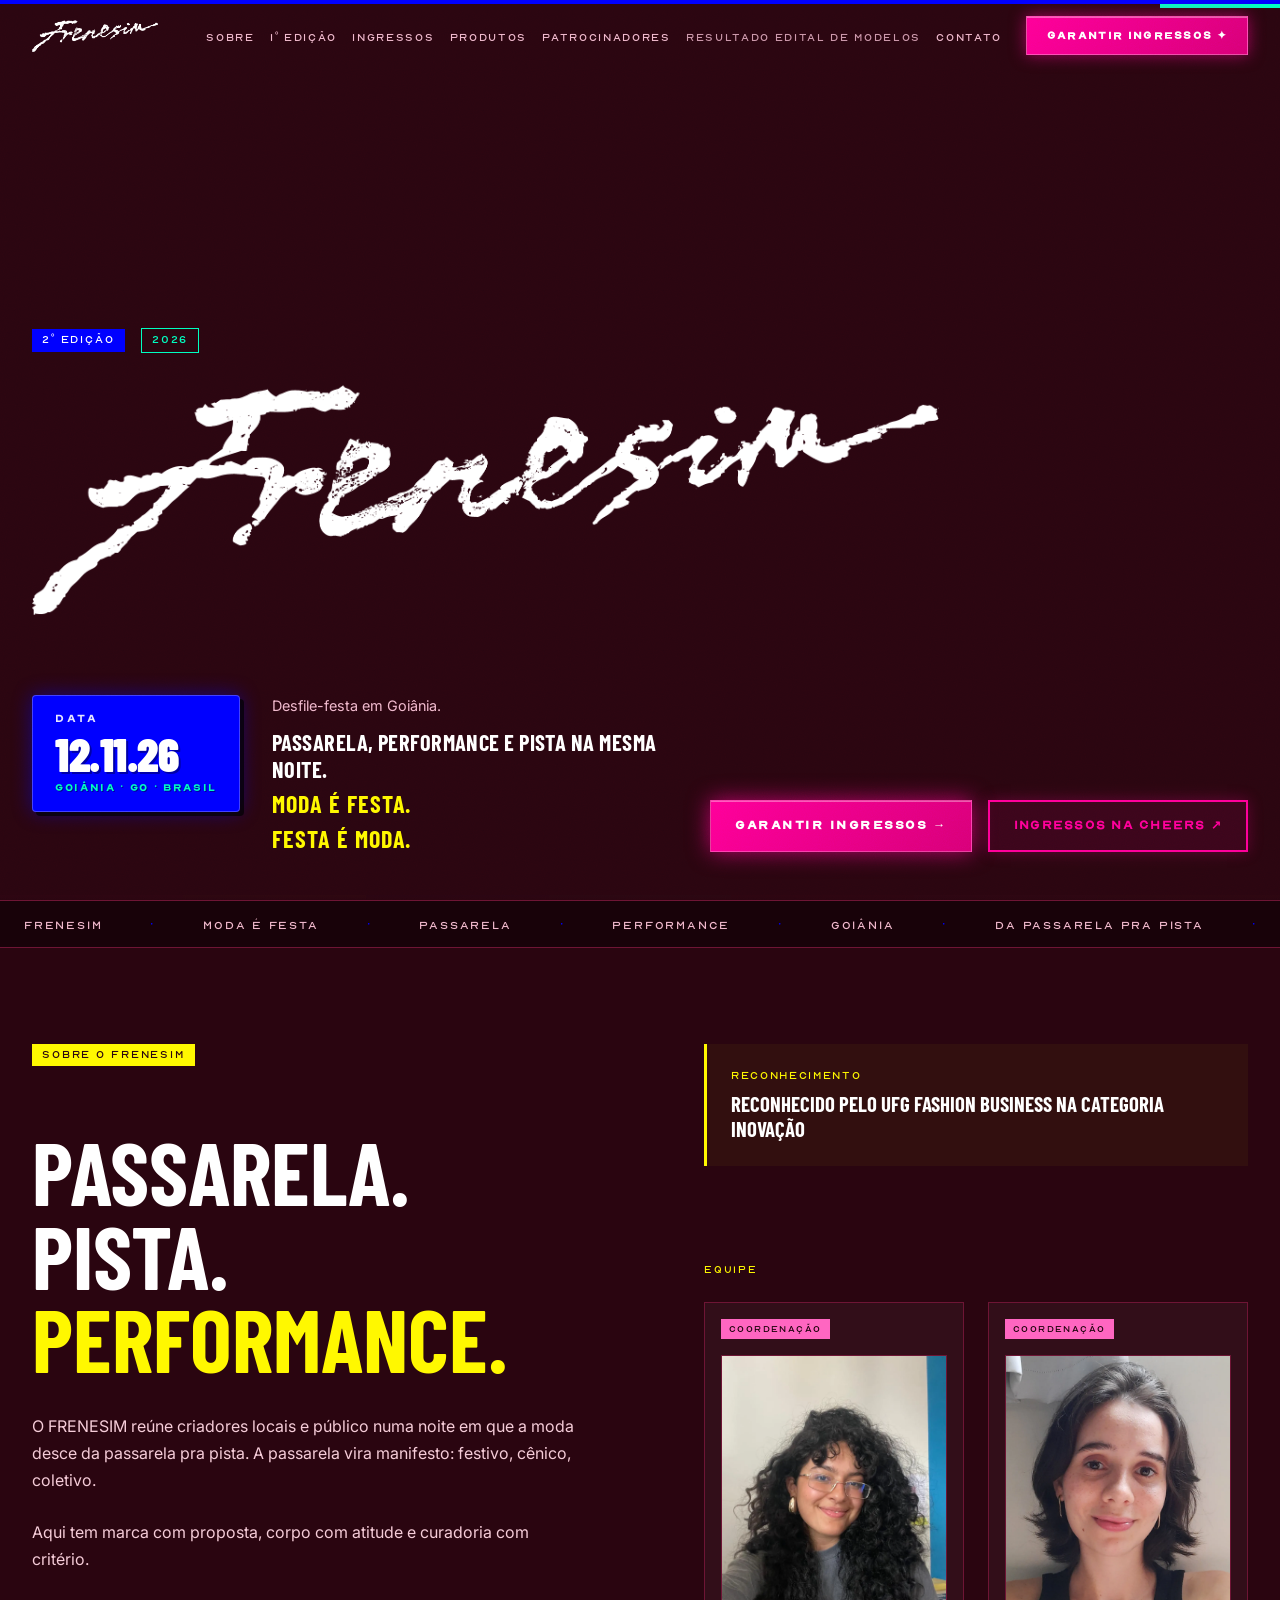
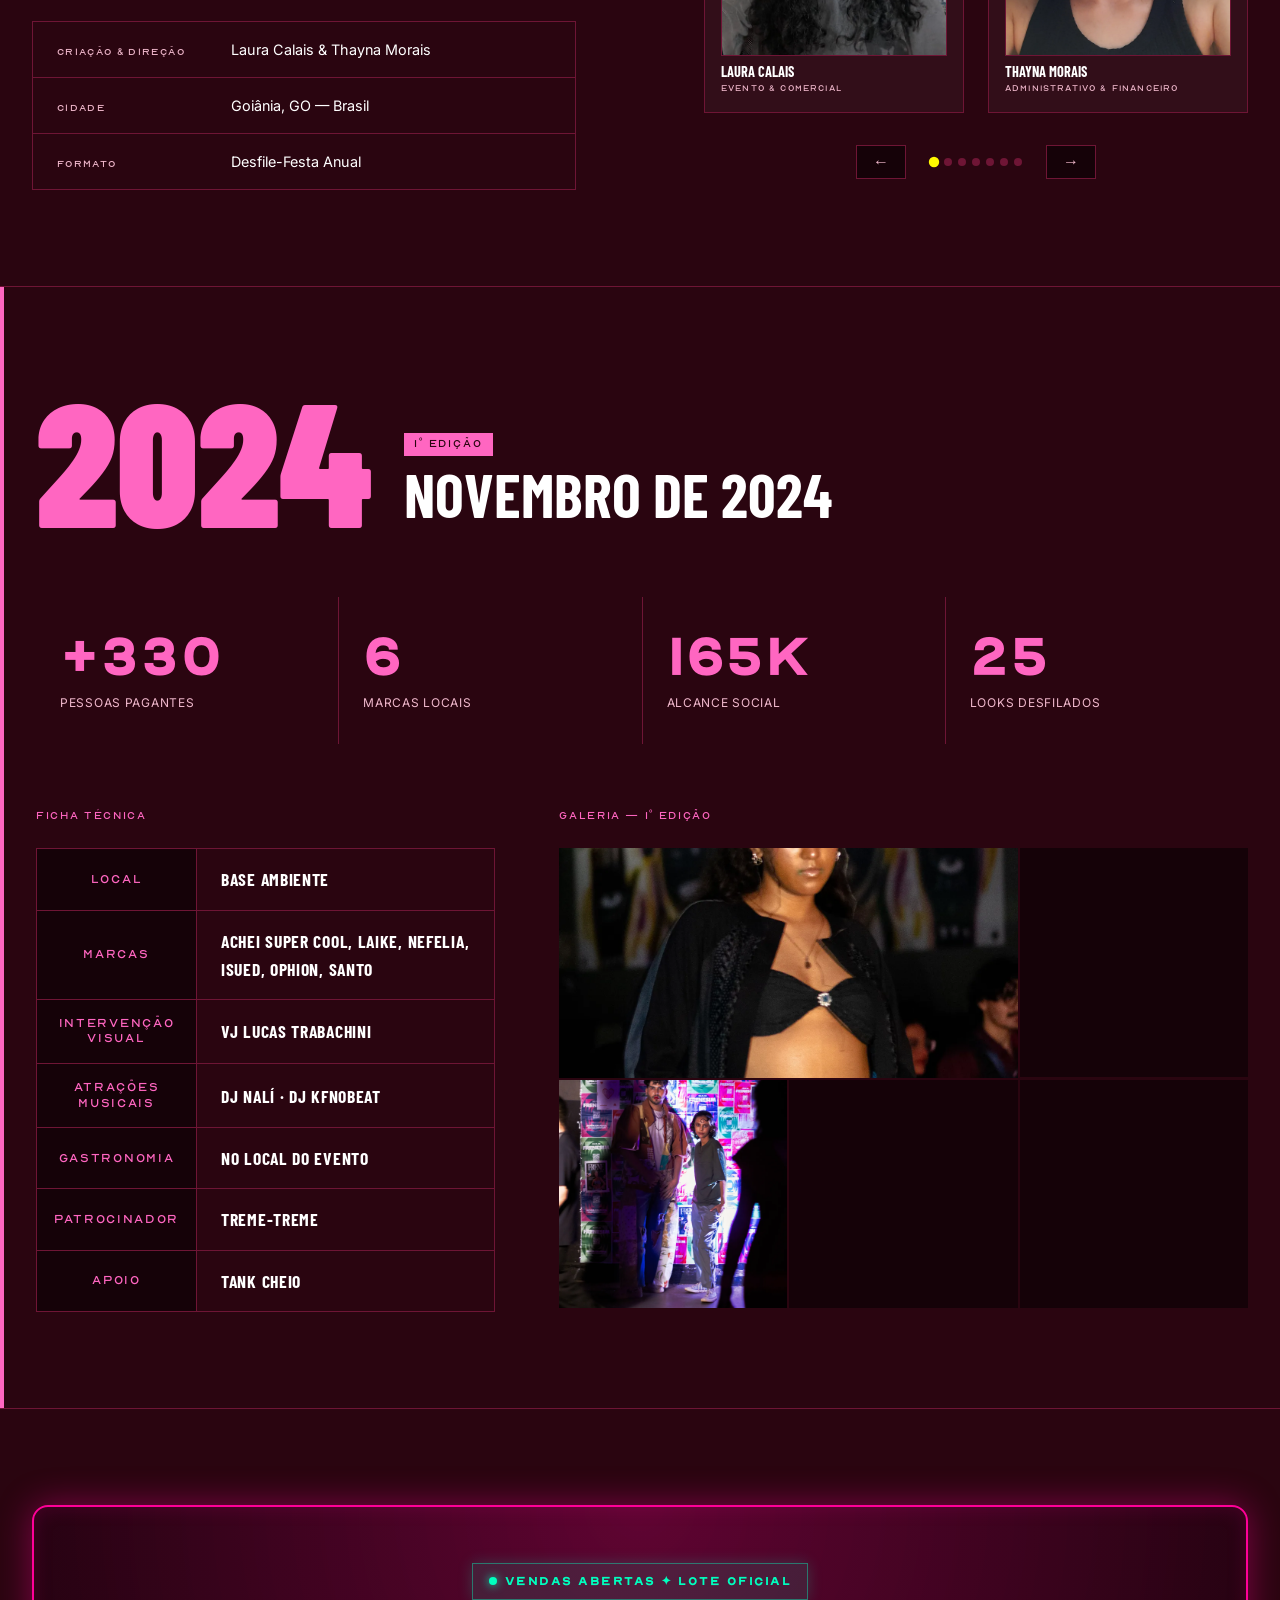
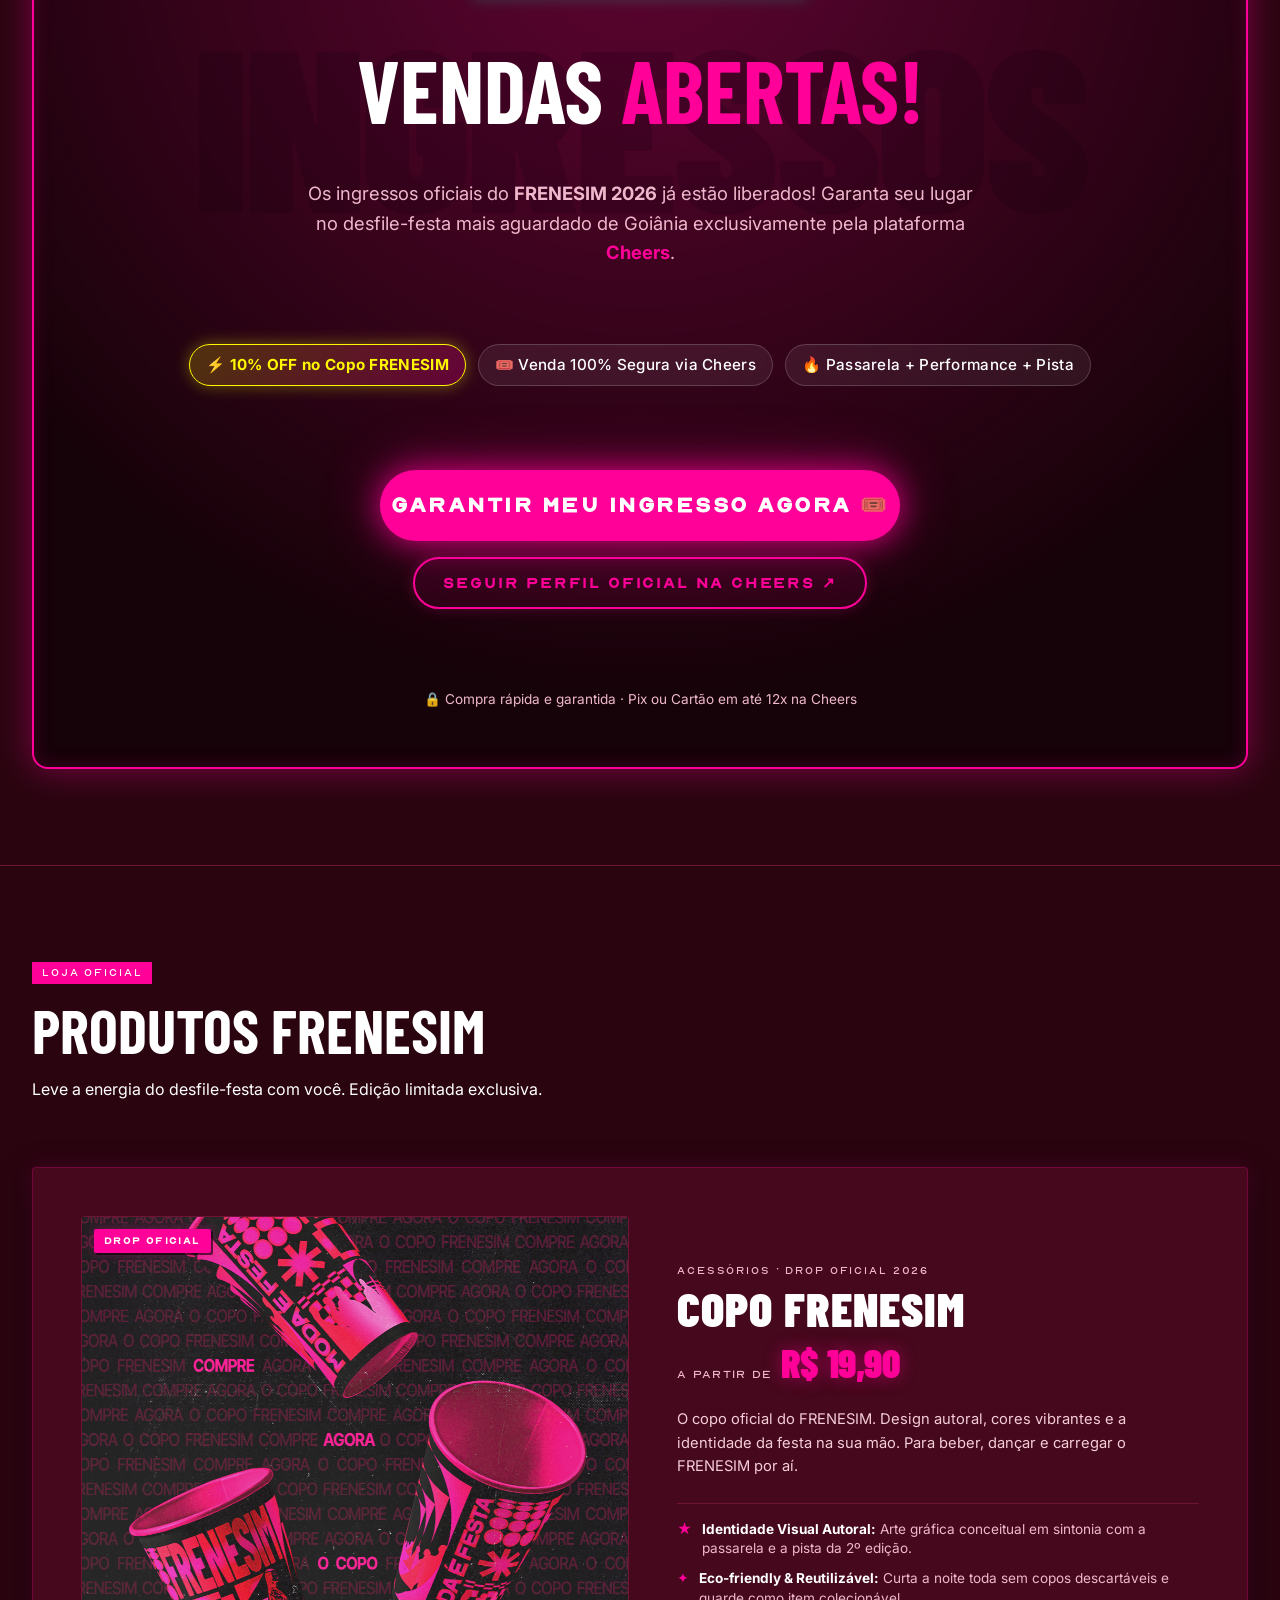
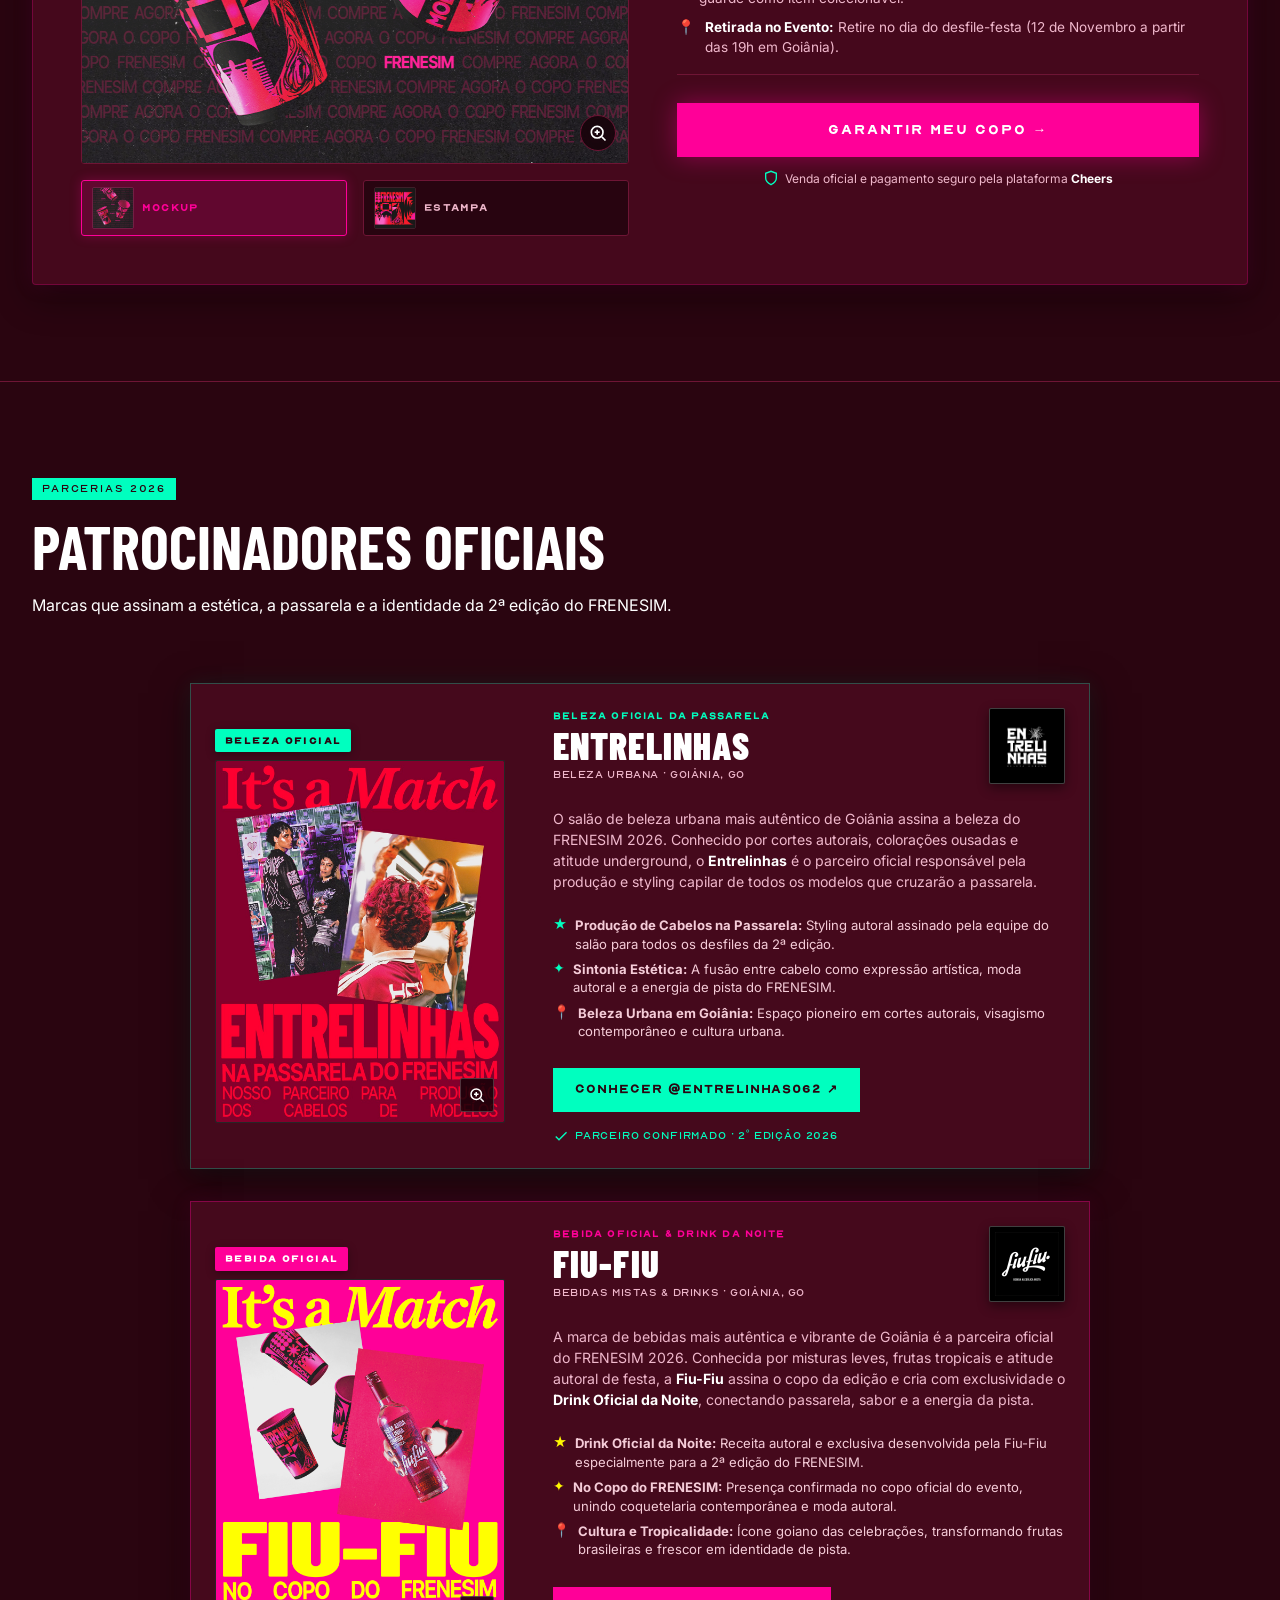
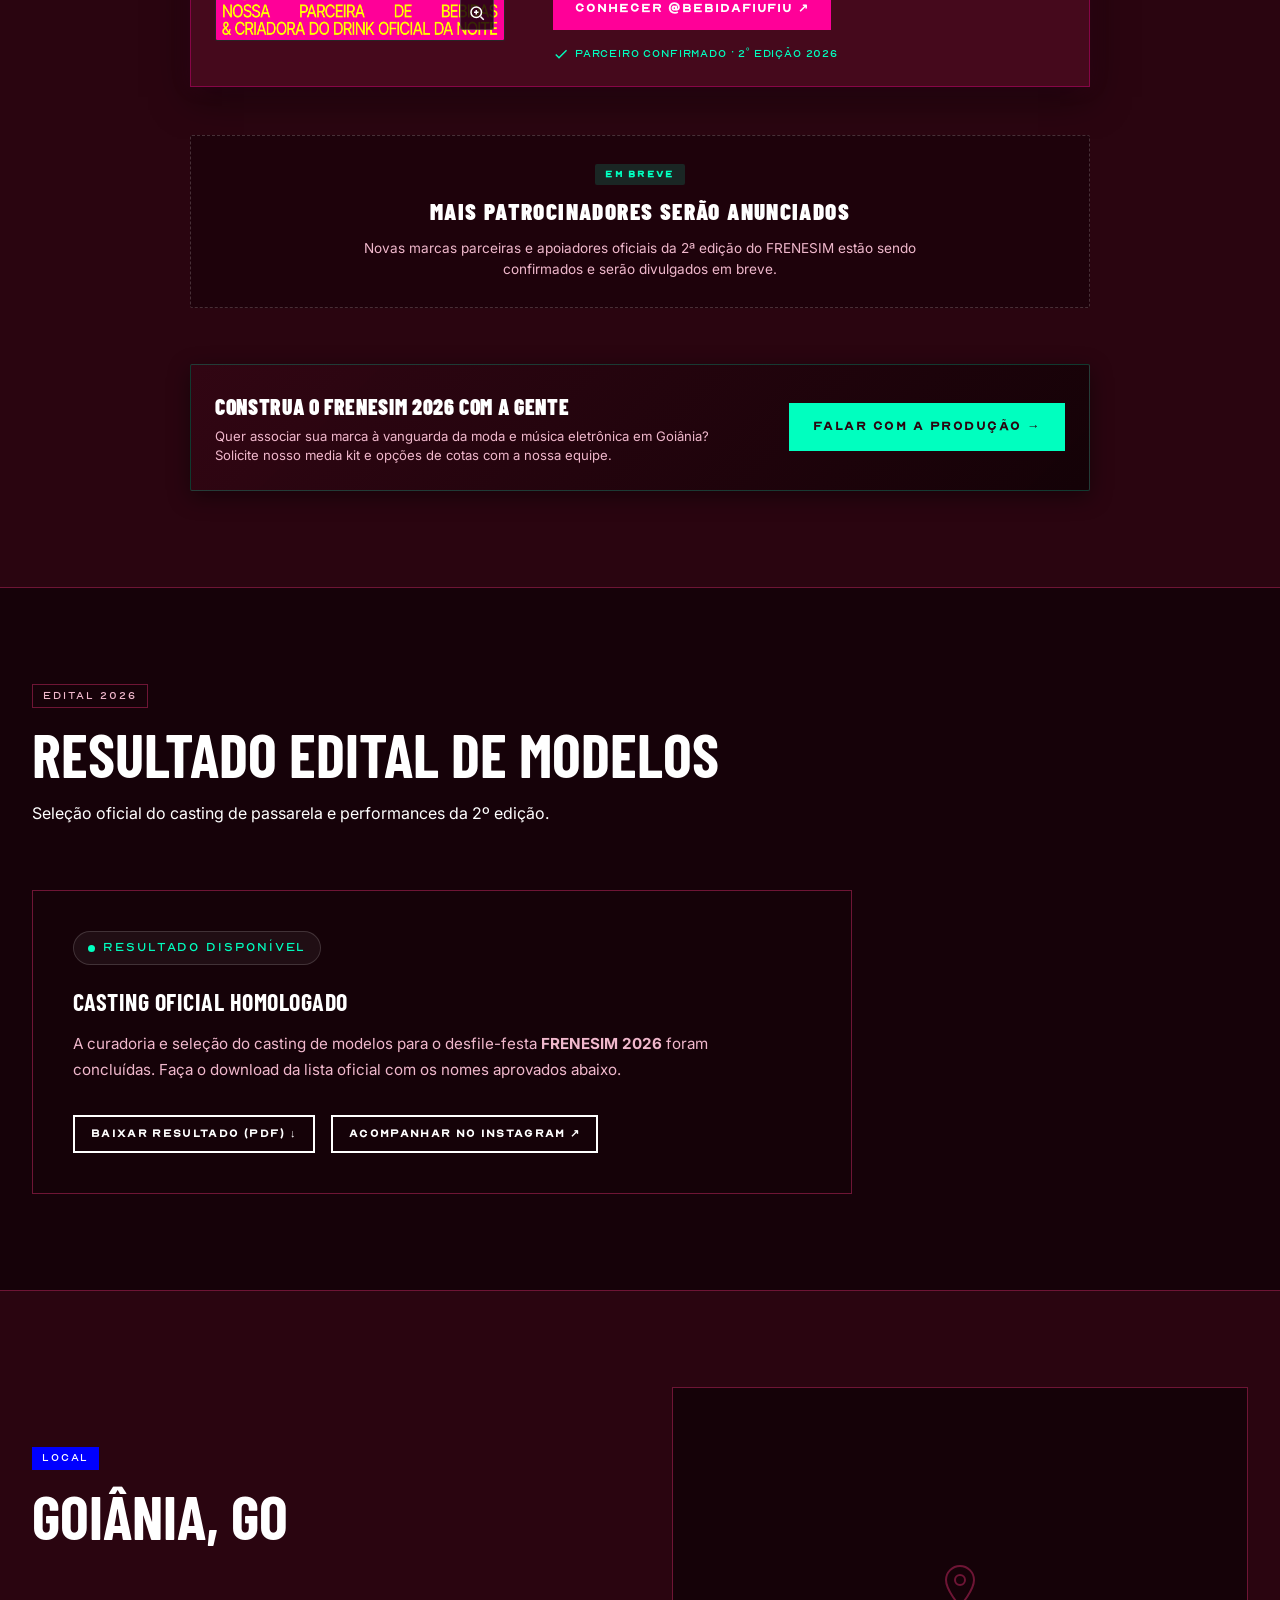
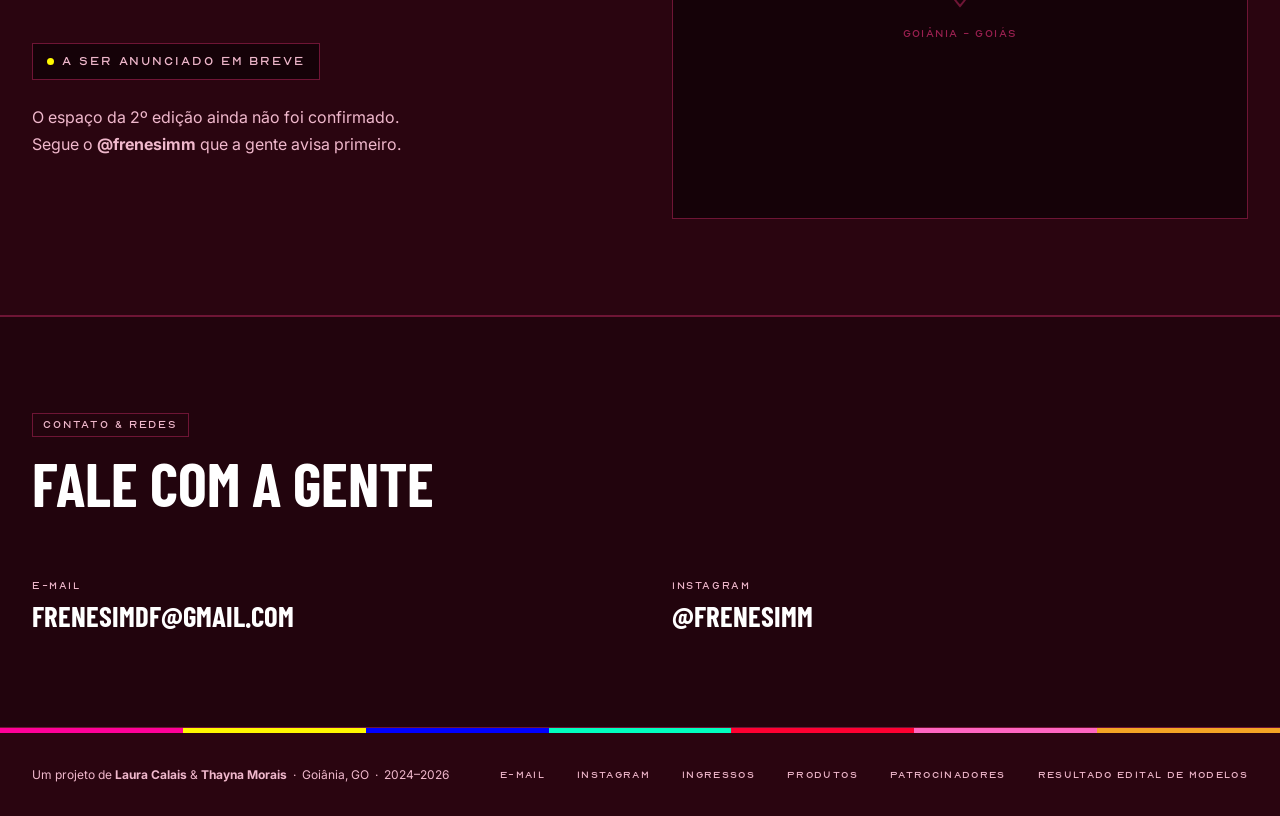
==== index.html @ 17b2b897 "feat: add main stylesheet with design system tokens and typography" ====
<!DOCTYPE html>
<html lang="pt-BR">
<head>
  <meta charset="UTF-8" />
  <meta name="viewport" content="width=device-width, initial-scale=1.0" />
  <meta name="description" content="FRENESIM — Desfile-festa em Goiânia. Passarela, performance e pista na mesma noite. 2º edição: Novembro de 2026." />
  <meta name="theme-color" content="#090909" />
  <title>FRENESIM — Desfile-Festa | Novembro de 2026 | Goiânia, GO</title>
  <link rel="icon" type="image/png" href="assets/images/logo/simbolo-azul.png" />
  <link rel="preconnect" href="https://fonts.googleapis.com" />
  <link rel="preconnect" href="https://fonts.gstatic.com" crossorigin />
  <link href="https://fonts.googleapis.com/css2?family=Inter:wght@400;500;700&display=swap" rel="stylesheet" />
  <link rel="preload" as="image" href="assets/images/hero/banner-site-frenesim-capa.webp" fetchpriority="high" media="(max-width: 640px)" />
  <link rel="preload" as="image" href="assets/images/hero/banner-site-frenesim-capa.png" fetchpriority="high" media="(min-width: 641px)" />
  <link rel="stylesheet" href="assets/css/style.css?v=37" />
</head>
<body>

  <!-- ============ NAVEGAÇÃO ============ -->
  <nav id="nav" role="navigation" aria-label="Navegação principal">
    <a href="#hero" class="nav-logo" aria-label="FRENESIM — Início">
      <img src="assets/images/logo/logo-branco.png" alt="FRENESIM" class="nav-logo-img" id="nav-logo" />
    </a>

    <ul class="nav-links" role="list">
      <li><a href="#sobre">Sobre</a></li>
      <li><a href="#primeira-edicao">1º edição</a></li>
      <li><a href="#ingressos">Ingressos</a></li>
      <li><a href="#produtos">Produtos</a></li>
      <li><a href="#patrocinadores">Patrocinadores</a></li>
      <li><a href="#edital-modelos" class="nav-link-edital">Resultado Edital de Modelos</a></li>
      <li><a href="#contato">Contato</a></li>
    </ul>

    <a href="#ingressos" class="nav-cta" id="nav-cta-top" aria-label="Garantir Ingressos">Garantir Ingressos ✦</a>

    <button class="nav-hamburger" id="hamburger" aria-label="Abrir menu" aria-expanded="false">
      <span></span><span></span><span></span>
    </button>
  </nav>

  <!-- Menu mobile overlay -->
  <div class="nav-mobile" id="nav-mobile" role="dialog" aria-label="Menu de navegação">
    <button class="nav-mobile-close" id="nav-mobile-close" aria-label="Fechar menu">✕</button>
    <nav>
      <ul class="nav-mobile-list" role="list">
        <li><a href="#sobre" class="nav-mobile-link">Sobre</a></li>
        <li><a href="#primeira-edicao" class="nav-mobile-link">1º edição</a></li>
        <li><a href="#ingressos" class="nav-mobile-link">Ingressos</a></li>
        <li><a href="#produtos" class="nav-mobile-link">Produtos</a></li>
        <li><a href="#patrocinadores" class="nav-mobile-link">Patrocinadores</a></li>
        <li>
          <a href="#edital-modelos" class="nav-mobile-link nav-mobile-edital">
            Resultado Edital de Modelos
          </a>
        </li>
        <li><a href="#contato" class="nav-mobile-link">Contato</a></li>
      </ul>
      <div style="padding: 24px 0 0; width: 100%;">
        <a href="#ingressos" class="btn btn-magenta nav-mobile-link" style="width: 100%; text-align: center; justify-content: center; box-shadow: 0 0 20px rgba(255, 0, 152, 0.5);">
          Garantir Ingressos →
        </a>
      </div>
    </nav>
  </div>

  <main>

    <!-- ============ HERO — Cor principal: Azul ============ -->
    <section id="hero" aria-label="Hero — FRENESIM 2º edição">
      <div class="hero-accent-top" aria-hidden="true"></div>
      <div class="hero-accent-corner" aria-hidden="true"></div>

      <div class="hero-content">
        <!-- Pré-label -->
        <div class="hero-pre">
          <span class="tag tag-azul">2º edição</span>
          <span class="tag tag-verde" style="background:transparent;color:var(--verde);border:1px solid var(--verde);">2026</span>
        </div>

        <!-- Logo oficial como elemento principal do hero -->
        <div class="hero-logo-wrap">
          <img src="assets/images/logo/logo-branco.png"
               alt="Frenesim"
               class="hero-logo-img"
               id="hero-logo" />
        </div>

        <!-- Barra de dados -->
        <div class="hero-bottom">

          <!-- Data em box -->
          <div class="hero-date-box" aria-label="Data do evento">
            <span class="hero-date-box-label">Data</span>
            <span class="hero-date-box-value">12.11.26</span>
            <span class="hero-date-box-city">Goiânia · GO · Brasil</span>
          </div>

          <div class="hero-desc-wrap">
            <p class="hero-desc">
              Desfile-festa em Goiânia.
            </p>
            <p class="hero-desc-destaque">
              Passarela, performance e pista na mesma noite.
            </p>
            <p class="hero-tagline">Moda é festa.</p>
            <p class="hero-tagline">Festa é moda.</p>
          </div>

          <div class="hero-ctas">
            <a href="#ingressos" class="btn btn-magenta hero-btn-ingressos" id="cta-ingressos-hero" aria-label="Garantir Ingressos para o Frenesim 2026">
              Garantir Ingressos →
            </a>
            <a href="https://cheers.com.br/evento/frenesim-2026-35305" target="_blank" rel="noopener noreferrer" class="btn btn-outline-magenta hero-btn-cheers" id="cta-cheers-hero" aria-label="Acessar página de ingressos na plataforma Cheers">
              Ingressos na Cheers ↗
            </a>
          </div>
        </div>
      </div>

      <!-- Faixa de cores arco-íris -->
      <div class="hero-stripe" aria-hidden="true">
        <span style="background:#FF0098"></span>
        <span style="background:#FFF800"></span>
        <span style="background:#0000FF"></span>
        <span style="background:#00FFBF"></span>
        <span style="background:#FF0031"></span>
        <span style="background:#FF66C1"></span>
        <span style="background:#F4A525"></span>
      </div>
    </section>

    <!-- ============ MARQUEE ============ -->
    <div class="marquee-wrap" aria-hidden="true">
      <div class="marquee-track" id="marquee-track">
        <span>FRENESIM</span><span class="dot">·</span>
        <span>MODA É FESTA</span><span class="dot">·</span>
        <span>PASSARELA</span><span class="dot">·</span>
        <span>PERFORMANCE</span><span class="dot">·</span>
        <span>GOIÂNIA</span><span class="dot">·</span>
        <span>DA PASSARELA PRA PISTA</span><span class="dot">·</span>
        <span>CORPO COM ATITUDE</span><span class="dot">·</span>
        <span>CURADORIA COM CRITÉRIO</span><span class="dot">·</span>
        <span>FRENESIM</span><span class="dot">·</span>
        <span>MODA É FESTA</span><span class="dot">·</span>
        <span>PASSARELA</span><span class="dot">·</span>
        <span>PERFORMANCE</span><span class="dot">·</span>
        <span>GOIÂNIA</span><span class="dot">·</span>
        <span>DA PASSARELA PRA PISTA</span><span class="dot">·</span>
        <span>CORPO COM ATITUDE</span><span class="dot">·</span>
        <span>CURADORIA COM CRITÉRIO</span><span class="dot">·</span>
      </div>
    </div>

    <!-- ============ SOBRE — Cor principal: Amarelo ============ -->
    <section id="sobre" class="section-pad" aria-labelledby="sobre-titulo">
      <div class="container">
        <div class="sobre-grid">
          <!-- Coluna esquerda: Título + Texto -->
          <div>
            <div class="section-header">
              <span class="tag tag-amarelo">Sobre o FRENESIM</span>
            </div>

            <h1 class="t-h1 sobre-titulo reveal" id="sobre-titulo">
              PASSARELA.<br>
              PISTA.<br>
              <em>PERFORMANCE.</em>
            </h1>

            <div class="sobre-paragrafos reveal reveal-d1">
              <p class="t-body">
                O FRENESIM reúne criadores locais e público numa noite em que a moda desce da passarela pra pista. A passarela vira manifesto: festivo, cênico, coletivo.
              </p>
              <p class="t-body">
                Aqui tem marca com proposta, corpo com atitude e curadoria com critério.
              </p>
            </div>

            <!-- Equipe -->
            <div class="equipe-list reveal reveal-d2" style="margin-top: 48px;">
              <div class="equipe-row">
                <span class="equipe-label">Criação &amp; Direção</span>
                <span class="equipe-nomes">Laura Calais &amp; Thayna Morais</span>
              </div>
              <div class="equipe-row">
                <span class="equipe-label">Cidade</span>
                <span class="equipe-nomes">Goiânia, GO — Brasil</span>
              </div>
              <div class="equipe-row">
                <span class="equipe-label">Formato</span>
                <span class="equipe-nomes">Desfile-Festa Anual</span>
              </div>
            </div>
          </div>

          <!-- Coluna direita: blocos de destaque -->
          <div class="sobre-right">
            <!-- Prêmio UFG -->
            <div class="sobre-premio reveal reveal-d1">
              <span class="label">Reconhecimento</span>
              <p>Reconhecido pelo UFG Fashion Business na categoria Inovação</p>
            </div>



            <!-- Carrossel de equipe infinito -->
            <div class="equipe-carousel-wrap reveal reveal-d3" id="equipe-carousel-section">
              <span class="equipe-secao-label" id="equipe-carousel-label">Equipe</span>

              <div class="equipe-carousel" id="equipe-carousel" aria-label="Carrossel de equipe" role="region">
                <div class="equipe-carousel-track" id="equipe-carousel-track">

                  <!-- Slide 1: Laura Calais -->
                  <div class="equipe-slide" data-cat="coord">
                    <div class="equipe-flip-card">
                      <div class="equipe-flip-inner">
                        <div class="equipe-flip-front">
                          <span class="equipe-slide-tag tag-rosa">Coordenação</span>
                          <div class="equipe-foto" aria-label="Foto Laura Calais">
                            <img src="assets/images/equipe/laura.webp" alt="Laura Calais" loading="lazy" />
                          </div>
                          <div class="equipe-card-info">
                            <p class="equipe-card-nome">Laura Calais</p>
                            <p class="equipe-card-cargo">Evento &amp; Comercial</p>
                          </div>
                        </div>
                        <div class="equipe-flip-back">
                          <span class="equipe-slide-tag tag-rosa">Coordenação</span>
                          <div class="equipe-flip-bio">
                            <p class="equipe-card-nome">Laura Calais</p>
                            <p class="equipe-bio-text">Curadora e co-criadora do FRENESIM. Bacharela em Design de Moda pela UFG, atualmente no mestrado em Arte e Cultura Visual.</p>
                            <p class="equipe-bio-contact">@_calaiss<br>calais523@gmail.com</p>
                          </div>
                        </div>
                      </div>
                    </div>
                  </div>

                  <!-- Slide 2: Thayna -->
                  <div class="equipe-slide" data-cat="coord">
                    <div class="equipe-flip-card">
                      <div class="equipe-flip-inner">
                        <div class="equipe-flip-front">
                          <span class="equipe-slide-tag tag-rosa">Coordenação</span>
                          <div class="equipe-foto" aria-label="Foto Thayna Morais">
                            <img src="assets/images/equipe/thayna.webp" alt="Thayna Morais" loading="lazy" />
                          </div>
                          <div class="equipe-card-info">
                            <p class="equipe-card-nome">Thayna Morais</p>
                            <p class="equipe-card-cargo">Administrativo &amp; Financeiro</p>
                          </div>
                        </div>
                        <div class="equipe-flip-back">
                          <span class="equipe-slide-tag tag-rosa">Coordenação</span>
                          <div class="equipe-flip-bio">
                            <p class="equipe-card-nome">Thayna Morais</p>
                            <p class="equipe-bio-text">Cofundadora do Frenesim (2024) e redatora da Favo Magazine (2025-), é bacharela em Design de Moda e mestranda em Arte e Cultura Visual pela FAV-UFG.</p>
                            <p class="equipe-bio-contact">@ms.thayna<br>moraisathayna@gmail.com</p>
                          </div>
                        </div>
                      </div>
                    </div>
                  </div>

                  <!-- Slide 3: Cecília -->
                  <div class="equipe-slide" data-cat="coord">
                    <div class="equipe-flip-card">
                      <div class="equipe-flip-inner">
                        <div class="equipe-flip-front">
                          <span class="equipe-slide-tag tag-rosa">Coordenação</span>
                          <div class="equipe-foto" aria-label="Foto Cecília Rizette">
                            <img src="assets/images/equipe/cecilia.webp" alt="Cecília Rizette" loading="lazy" />
                          </div>
                          <div class="equipe-card-info">
                            <p class="equipe-card-nome">Cecília Rizette</p>
                            <p class="equipe-card-cargo">Marketing &amp; Criação</p>
                          </div>
                        </div>
                        <div class="equipe-flip-back">
                          <span class="equipe-slide-tag tag-rosa">Coordenação</span>
                          <div class="equipe-flip-bio">
                            <p class="equipe-card-nome">Cecília Rizette</p>
                            <p class="equipe-bio-text">Diretora de arte formada pela UFG e produtora cultural pelo Procena. Atua na direção criativa, roteirização, montagem, criação e conceitualização de projetos artístico-culturais.</p>
                            <p class="equipe-bio-contact">@rizettessence<br>ceci.rlav@gmail.com</p>
                          </div>
                        </div>
                      </div>
                    </div>
                  </div>

                  <!-- Slide 4: Giovanna -->
                  <div class="equipe-slide" data-cat="coord">
                    <div class="equipe-flip-card">
                      <div class="equipe-flip-inner">
                        <div class="equipe-flip-front">
                          <span class="equipe-slide-tag tag-rosa">Coordenação</span>
                          <div class="equipe-foto" aria-label="Foto Giovanna Guimarães">
                            <img src="assets/images/equipe/giovanna.webp" alt="Giovanna Guimarães" loading="lazy" />
                          </div>
                          <div class="equipe-card-info">
                            <p class="equipe-card-nome">Giovanna Guimarães</p>
                            <p class="equipe-card-cargo">Evento &amp; Comercial</p>
                          </div>
                        </div>
                        <div class="equipe-flip-back">
                          <span class="equipe-slide-tag tag-rosa">Coordenação</span>
                          <div class="equipe-flip-bio">
                            <p class="equipe-card-nome">Giovanna Guimarães</p>
                            <p class="equipe-bio-text">Bacharela em Direção de Arte (UFG) e técnica em Eventos (IFSP), atua na produção de festivais nacionais pela SECULT Goiás.</p>
                            <p class="equipe-bio-contact">@gisouza_x<br>giovanna04souza@gmail.com</p>
                          </div>
                        </div>
                      </div>
                    </div>
                  </div>

                  <!-- Slide 5: Hartman -->
                  <div class="equipe-slide" data-cat="coord">
                    <div class="equipe-flip-card">
                      <div class="equipe-flip-inner">
                        <div class="equipe-flip-front">
                          <span class="equipe-slide-tag tag-rosa">Coordenação</span>
                          <div class="equipe-foto" aria-label="Foto Hartman Ortiz">
                            <img src="assets/images/equipe/Hartman.webp" alt="Hartman Ortiz" loading="lazy" />
                          </div>
                          <div class="equipe-card-info">
                            <p class="equipe-card-nome">Hartman Ortiz</p>
                            <p class="equipe-card-cargo">Administrativo &amp; Financeiro</p>
                          </div>
                        </div>
                        <div class="equipe-flip-back">
                          <span class="equipe-slide-tag tag-rosa">Coordenação</span>
                          <div class="equipe-flip-bio">
                            <p class="equipe-card-nome">Hartman Ortiz</p>
                            <p class="equipe-bio-text">Graduando em Direção de Arte pela UFG e produtor cultural. Participa ativamente da cena artística de Goiânia por meio de projetos de dança, audiovisual e pesquisa acadêmica.</p>
                            <p class="equipe-bio-contact">@hart.ortiz<br>hartmanortiz04@gmail.com</p>
                          </div>
                        </div>
                      </div>
                    </div>
                  </div>

                  <!-- Slide 6: Atojui -->
                  <div class="equipe-slide" data-cat="coord">
                    <div class="equipe-flip-card">
                      <div class="equipe-flip-inner">
                        <div class="equipe-flip-front">
                          <span class="equipe-slide-tag tag-rosa">Coordenação</span>
                          <div class="equipe-foto" aria-label="Foto Atojui">
                            <img src="assets/images/equipe/Atojui.webp" alt="Atojui" loading="lazy" />
                          </div>
                          <div class="equipe-card-info">
                            <p class="equipe-card-nome">Atojui</p>
                            <p class="equipe-card-cargo">Marketing &amp; Criação</p>
                          </div>
                        </div>
                        <div class="equipe-flip-back">
                          <span class="equipe-slide-tag tag-rosa">Coordenação</span>
                          <div class="equipe-flip-bio">
                            <p class="equipe-card-nome">Atojui</p>
                            <p class="equipe-bio-text">Designer de moda que assinou a beleza da 1º edição do Frenesim e trabalha com direção criativa e maquiagem criando imagens.</p>
                            <p class="equipe-bio-contact">@atojui<br>contatoatojui@gmail.com</p>
                          </div>
                        </div>
                      </div>
                    </div>
                  </div>

                  <!-- Slide 7: Raíssa (Comunicação) -->
                  <div class="equipe-slide" data-cat="comunicacao">
                    <div class="equipe-flip-card">
                      <div class="equipe-flip-inner">
                        <div class="equipe-flip-front">
                          <span class="equipe-slide-tag tag-amarelo">Comunicação</span>
                          <div class="equipe-foto" aria-label="Foto Raíssa Guadalupe">
                            <img src="assets/images/equipe/Raissa.webp" alt="Raíssa Guadalupe" loading="lazy" />
                          </div>
                          <div class="equipe-card-info">
                            <p class="equipe-card-nome">Raíssa Guadalupe</p>
                            <p class="equipe-card-cargo">Comunicação</p>
                          </div>
                        </div>
                        <div class="equipe-flip-back">
                          <span class="equipe-slide-tag tag-amarelo">Comunicação</span>
                          <div class="equipe-flip-bio">
                            <p class="equipe-card-nome">Raíssa Guadalupe</p>
                            <p class="equipe-bio-text">Publicitária, designer gráfica e artista visual. Transita entre design, ilustração e audiovisual. Cofundadora da Reverso Produções, e realizadora de eventos de música independente em Goiânia, como o 3º Festival Beira-Mundo (2025).</p>
                            <p class="equipe-bio-contact">@raissaguadalupe_<br>guadaluperaissa@gmail.com</p>
                          </div>
                        </div>
                      </div>
                    </div>
                  </div>

                  <!-- Slide 8: Porém (Comunicação) -->
                  <div class="equipe-slide" data-cat="comunicacao">
                    <div class="equipe-flip-card">
                      <div class="equipe-flip-inner">
                        <div class="equipe-flip-front">
                          <span class="equipe-slide-tag tag-amarelo">Comunicação</span>
                          <div class="equipe-foto" aria-label="Logo Porém">
                            <img src="assets/images/equipe/porem.webp" alt="Porém" loading="lazy" />
                          </div>
                          <div class="equipe-card-info">
                            <p class="equipe-card-nome">Porém</p>
                            <p class="equipe-card-cargo">Comunicação</p>
                          </div>
                        </div>
                        <div class="equipe-flip-back">
                          <span class="equipe-slide-tag tag-amarelo">Comunicação</span>
                          <div class="equipe-flip-bio">
                            <p class="equipe-card-nome">Porém</p>
                            <p class="equipe-bio-text">Estúdio de branding que cria e gere marcas com narrativas fortes. No Frenesim, deu forma à marca inteira: a pista virou passarela, a festa virou protagonista.</p>
                            <p class="equipe-bio-contact">@poremwork<br>poremstudio@gmail.com</p>
                          </div>
                        </div>
                      </div>
                    </div>
                  </div>

                </div><!-- /track -->
              </div><!-- /carousel -->

              <!-- Controles -->
              <div class="equipe-carousel-controls">
                <button class="equipe-carousel-btn" id="equipe-prev" aria-label="Anterior">←</button>
                <div class="equipe-carousel-dots" id="equipe-dots" aria-label="Posição no carrossel" role="tablist"></div>
                <button class="equipe-carousel-btn" id="equipe-next" aria-label="Próximo">→</button>
              </div>

            </div><!-- /wrap -->
          </div>
        </div>
      </div>
    </section>

    <div class="divider"></div>

    <!-- ============ 1º edição — Cor principal: Vermelho ============ -->
    <section id="primeira-edicao" class="section-pad" aria-labelledby="edicao-titulo">
      <div class="container">
        <!-- Header -->
        <div class="edicao-header">
          <span class="edicao-ano-bg" aria-hidden="true">2024</span>
          <div class="edicao-header-info">
            <span class="tag tag-rosa">1º edição</span>
            <h2 class="t-h2 reveal" id="edicao-titulo" style="color:var(--branco);">
              Novembro de 2024
            </h2>
          </div>
        </div>

        <!-- Números de impacto -->
        <div class="numeros-grid reveal">
          <div class="numero-item">
            <span class="numero-valor">+330</span>
            <span class="numero-label">Pessoas pagantes</span>
          </div>
          <div class="numero-item">
            <span class="numero-valor">6</span>
            <span class="numero-label">Marcas locais</span>
          </div>
          <div class="numero-item">
            <span class="numero-valor">165K</span>
            <span class="numero-label">Alcance social</span>
          </div>
          <div class="numero-item">
            <span class="numero-valor">25</span>
            <span class="numero-label">Looks desfilados</span>
          </div>
        </div>

        <!-- Conteúdo -->
        <div class="edicao-conteudo">
          <!-- Ficha Técnica -->
          <div class="reveal">
            <span class="programacao-label">Ficha Técnica</span>
            <div class="ficha-tecnica" role="table" aria-label="Ficha técnica da 1º edição">

              <div class="ficha-row ficha-row-destaque" role="row">
                <span class="ficha-cat ficha-cat-normal" role="rowheader">Local</span>
                <span class="ficha-val" role="cell">Base Ambiente</span>
              </div>

              <div class="ficha-row ficha-row-destaque" role="row">
                <span class="ficha-cat ficha-cat-normal" role="rowheader">Marcas</span>
                <span class="ficha-val" role="cell">ACHEI SUPER COOL, LAIKE, NEFELIA, ISUED, OPHION, SANTO</span>
              </div>

              <div class="ficha-row ficha-row-destaque" role="row">
                <span class="ficha-cat ficha-cat-normal" role="rowheader">Intervenção Visual</span>
                <span class="ficha-val" role="cell">VJ Lucas Trabachini</span>
              </div>

              <div class="ficha-row ficha-row-destaque" role="row">
                <span class="ficha-cat ficha-cat-normal" role="rowheader">Atrações Musicais</span>
                <span class="ficha-val" role="cell">DJ Nalí &middot; DJ KFnoBeat</span>
              </div>

              <div class="ficha-row ficha-row-destaque" role="row">
                <span class="ficha-cat ficha-cat-normal" role="rowheader">Gastronomia</span>
                <span class="ficha-val" role="cell">No local do evento</span>
              </div>

              <div class="ficha-row ficha-row-destaque" role="row">
                <span class="ficha-cat ficha-cat-normal" role="rowheader">Patrocinador</span>
                <span class="ficha-val" role="cell">TREME-TREME</span>
              </div>

              <div class="ficha-row ficha-row-destaque" role="row">
                <span class="ficha-cat ficha-cat-normal" role="rowheader">Apoio</span>
                <span class="ficha-val" role="cell">TANK CHEIO</span>
              </div>

            </div>
          </div>

          <!-- Galeria -->
          <div class="reveal reveal-d1">
            <span class="galeria-label">Galeria — 1º edição</span>
            <div class="galeria-grid" id="galeria" role="list" aria-label="Fotos da 1º edição">
              <div class="galeria-item" role="listitem" aria-label="Foto 2 da 1º edição">
                <img src="assets/images/galeria/IMG_1627.webp" alt="Performance na passarela da 1º edição" loading="lazy" decoding="async" />
              </div>
              <div class="galeria-item" role="listitem" aria-label="Foto 3 da 1º edição">
                <img src="assets/images/galeria/IMG_1660.webp" alt="Detalhe de look da 1º edição" loading="lazy" decoding="async" />
              </div>
              <div class="galeria-item" role="listitem" aria-label="Foto 4 da 1º edição">
                <img src="assets/images/galeria/IMG_1690.webp" alt="Modelo desfilando na 1º edição" loading="lazy" decoding="async" />
              </div>
              <div class="galeria-item" role="listitem" aria-label="Foto 5 da 1º edição">
                <img src="assets/images/galeria/IMG_1895.webp" alt="Público e passarela da 1º edição" loading="lazy" decoding="async" />
              </div>
              <div class="galeria-item" role="listitem" aria-label="Foto 6 da 1º edição">
                <img src="assets/images/galeria/IMG_1922.webp" alt="Encerramento do desfile da 1º edição" loading="lazy" decoding="async" />
              </div>
            </div>
          </div>
        </div>
      </div>
    </section>

    <div class="divider"></div>

    <!-- ============ INGRESSOS — Cor principal: Magenta ============ -->
    <section id="ingressos" class="section-pad ingressos-section-open" aria-labelledby="ingressos-titulo">
      <div class="ingressos-deco" aria-hidden="true">
        <span class="ingressos-deco-text">INGRESSOS</span>
      </div>

      <div class="container">
        <div class="ingressos-inner ingressos-box-highlight">
          <!-- Badge piscando -->
          <div class="ingressos-badge ingressos-badge-open" role="status" aria-live="polite">
            <span class="dot dot-pulsing-green" aria-hidden="true"></span>
            <span class="t-label" style="color:var(--verde); font-weight: 700; letter-spacing: 1.5px;">VENDAS ABERTAS ✦ LOTE OFICIAL</span>
          </div>

          <!-- Título -->
          <div class="ingressos-titulo">
            <h2 class="t-h1 reveal" id="ingressos-titulo">
              VENDAS <em>ABERTAS!</em>
            </h2>
          </div>

          <!-- Subtexto -->
          <p class="t-body ingressos-sub reveal reveal-d1" style="max-width: 680px; margin: 0 auto 28px; font-size: 1.15rem; line-height: 1.6;">
            Os ingressos oficiais do <strong>FRENESIM 2026</strong> já estão liberados! Garanta seu lugar no desfile-festa mais aguardado de Goiânia exclusivamente pela plataforma <strong style="color: var(--magenta);">Cheers</strong>.
          </p>

          <!-- Destaques chamativos -->
          <div class="ingressos-features reveal reveal-d1">
            <span class="ingressos-feature-pill ingressos-pill-desconto">⚡ 10% OFF no Copo FRENESIM</span>
            <span class="ingressos-feature-pill">🎟️ Venda 100% Segura via Cheers</span>
            <span class="ingressos-feature-pill">🔥 Passarela + Performance + Pista</span>
          </div>

          <!-- CTAs da Cheers (Super chamativos) -->
          <div class="ingressos-cta reveal reveal-d2">
            <a href="https://cheers.com.br/evento/frenesim-2026-35305" target="_blank" rel="noopener noreferrer" class="btn btn-magenta btn-ingressos-master" id="cta-ingressos-main" aria-label="Comprar Ingresso Agora na Cheers">
              GARANTIR MEU INGRESSO AGORA 🎟️
            </a>
            <a href="https://cheers.com.br/pagina/frenesim~17066" target="_blank" rel="noopener noreferrer" class="btn btn-outline-magenta btn-ingressos-secondary" aria-label="Seguir Perfil Oficial na Cheers">
              Seguir Perfil Oficial na Cheers ↗
            </a>
          </div>

          <p class="ingressos-notice reveal reveal-d2">
            🔒 Compra rápida e garantida · Pix ou Cartão em até 12x na Cheers
          </p>
        </div>
      </div>
    </section>

    <div class="divider"></div>

    <!-- ============ PRODUTOS — Cor principal: Magenta ============ -->
    <section id="produtos" class="section-pad" aria-labelledby="produtos-titulo">
      <div class="container">
        <div class="section-header">
          <span class="tag tag-magenta">Loja Oficial</span>
          <h2 class="t-h2 reveal" id="produtos-titulo">PRODUTOS FRENESIM</h2>
          <p class="t-sub reveal reveal-d1">Leve a energia do desfile-festa com você. Edição limitada exclusiva.</p>
        </div>

        <div class="produto-card reveal reveal-d2">
          <!-- Galeria de fotos do produto -->
          <div class="produto-gallery">
            <div class="produto-main-wrap">
              <img
                id="produto-main-img"
                src="assets/images/produtos/copo-frenesim-1.png"
                alt="Copo Frenesim Oficial — 2º Edição 2026"
                class="produto-main-img"
                loading="lazy"
              />
              <span class="produto-badge">Drop Oficial</span>
              <button class="produto-zoom-trigger" id="produto-zoom-btn" type="button" aria-label="Ampliar foto do Copo Frenesim">
                <svg viewBox="0 0 24 24" width="20" height="20" fill="none" stroke="currentColor" stroke-width="2" aria-hidden="true">
                  <circle cx="11" cy="11" r="7"></circle>
                  <line x1="21" y1="21" x2="16.65" y2="16.65"></line>
                  <line x1="11" y1="8" x2="11" y2="14"></line>
                  <line x1="8" y1="11" x2="14" y2="11"></line>
                </svg>
              </button>
            </div>

            <!-- Miniaturas para alternar fotos -->
            <div class="produto-thumbs" role="tablist" aria-label="Fotos do produto">
              <button
                type="button"
                class="produto-thumb active"
                data-src="assets/images/produtos/copo-frenesim-1.png"
                data-alt="Copo Frenesim — Mockup dos 3 copos com texto promocional"
                role="tab"
                aria-selected="true"
                aria-label="Ver Mockup dos Copos"
              >
                <img src="assets/images/produtos/copo-frenesim-1.png" alt="Miniatura Mockup Copos" loading="lazy" />
                <span class="produto-thumb-label">Mockup</span>
              </button>
              <button
                type="button"
                class="produto-thumb"
                data-src="assets/images/produtos/copo-frenesim-2.jpg"
                data-alt="Copo Frenesim — Estampa gráfica autoral completa"
                role="tab"
                aria-selected="false"
                aria-label="Ver Estampa Oficial Completa"
              >
                <img src="assets/images/produtos/copo-frenesim-2.jpg" alt="Miniatura Estampa Gráfica" loading="lazy" />
                <span class="produto-thumb-label">Estampa</span>
              </button>
            </div>
          </div>

          <!-- Informações e Compra -->
          <div class="produto-details">
            <div class="produto-tagline-wrap">
              <span class="produto-category">Acessórios · Drop Oficial 2026</span>
              <h3 class="produto-name">Copo Frenesim</h3>
              <div class="produto-price-box">
                <span class="produto-price-prefix">A partir de</span>
                <span class="produto-price-val">R$ 19,90</span>
              </div>
            </div>

            <p class="produto-description">
              O copo oficial do FRENESIM. Design autoral, cores vibrantes e a identidade da festa na sua mão. Para beber, dançar e carregar o FRENESIM por aí.
            </p>

            <ul class="produto-highlights" role="list">
              <li>
                <span class="produto-highlight-bullet" aria-hidden="true">★</span>
                <span><strong>Identidade Visual Autoral:</strong> Arte gráfica conceitual em sintonia com a passarela e a pista da 2º edição.</span>
              </li>
              <li>
                <span class="produto-highlight-bullet" aria-hidden="true">✦</span>
                <span><strong>Eco-friendly &amp; Reutilizável:</strong> Curta a noite toda sem copos descartáveis e guarde como item colecionável.</span>
              </li>
              <li>
                <span class="produto-highlight-bullet" aria-hidden="true">📍</span>
                <span><strong>Retirada no Evento:</strong> Retire no dia do desfile-festa (12 de Novembro a partir das 19h em Goiânia).</span>
              </li>
            </ul>

            <div class="produto-cta-block">
              <a
                href="https://cheers.com.br/produto/109630"
                target="_blank"
                rel="noopener noreferrer"
                class="btn btn-magenta produto-btn"
                id="btn-comprar-copo"
                aria-label="Comprar Copo Frenesim na plataforma Cheers (abre em nova aba)"
              >
                Garantir meu copo →
              </a>
              <p class="produto-safety">
                <svg viewBox="0 0 24 24" width="16" height="16" fill="none" stroke="currentColor" stroke-width="2" aria-hidden="true">
                  <path d="M12 22s8-4 8-10V5l-8-3-8 3v7c0 6 8 10 8 10z"></path>
                </svg>
                <span>Venda oficial e pagamento seguro pela plataforma <strong>Cheers</strong></span>
              </p>
            </div>
          </div>
        </div>
      </div>
    </section>

    <div class="divider"></div>

    <!-- ============ PATROCINADORES — Cor principal: Verde, apoio: Magenta ============ -->
    <section id="patrocinadores" class="section-pad" aria-labelledby="patrocinadores-titulo">
      <div class="container">
        
        <!-- Header da Seção -->
        <div class="section-header">
          <span class="tag tag-verde">Parcerias 2026</span>
          <h2 class="t-h2 reveal" id="patrocinadores-titulo">PATROCINADORES OFICIAIS</h2>
          <p class="t-sub reveal reveal-d1">
            Marcas que assinam a estética, a passarela e a identidade da 2ª edição do FRENESIM.
          </p>
        </div>

        <!-- Card Destaque: ENTRELINHAS -->
        <div class="patrocinador-featured reveal reveal-d2">
          
          <!-- Coluna Visual: Arte Oficial Única -->
          <div class="patrocinador-visual">
            <span class="patrocinador-badge-top">Beleza Oficial</span>
            <div class="patrocinador-main-wrap">
              <img
                id="patrocinador-main-img"
                src="assets/images/patrocinadores/entrelinhas/parceria-oficial.jpg"
                alt="Arte Oficial de Divulgação da Parceria FRENESIM x Entrelinhas"
                class="patrocinador-main-img"
                loading="lazy"
              />
              <button class="patrocinador-zoom-trigger" id="patrocinador-zoom-btn" type="button" aria-label="Ampliar arte oficial da parceria Entrelinhas">
                <svg viewBox="0 0 24 24" width="18" height="18" fill="none" stroke="currentColor" stroke-width="2" aria-hidden="true">
                  <circle cx="11" cy="11" r="7"></circle>
                  <line x1="21" y1="21" x2="16.65" y2="16.65"></line>
                  <line x1="11" y1="8" x2="11" y2="14"></line>
                  <line x1="8" y1="11" x2="14" y2="11"></line>
                </svg>
              </button>
            </div>
          </div>

          <!-- Informações e Apresentação do Patrocinador -->
          <div class="patrocinador-info">
            <div class="patrocinador-top-bar">
              <div class="patrocinador-brand-head">
                <span class="patrocinador-category">Beleza Oficial da Passarela</span>
                <h3 class="patrocinador-name">ENTRELINHAS</h3>
                <span class="patrocinador-sublabel">Beleza Urbana · Goiânia, GO</span>
              </div>
              <div class="patrocinador-logo-box">
                <img
                  src="assets/images/patrocinadores/entrelinhas/logo-entrelinhas.jpg"
                  alt="Logo Oficial Entrelinhas Beleza Urbana"
                  class="patrocinador-logo-img"
                  loading="lazy"
                />
              </div>
            </div>

            <p class="patrocinador-description">
              O salão de beleza urbana mais autêntico de Goiânia assina a beleza do FRENESIM 2026. Conhecido por cortes autorais, colorações ousadas e atitude underground, o <strong>Entrelinhas</strong> é o parceiro oficial responsável pela produção e styling capilar de todos os modelos que cruzarão a passarela.
            </p>

            <ul class="patrocinador-highlights" role="list">
              <li>
                <span class="patrocinador-highlight-bullet" aria-hidden="true">★</span>
                <span><strong>Produção de Cabelos na Passarela:</strong> Styling autoral assinado pela equipe do salão para todos os desfiles da 2ª edição.</span>
              </li>
              <li>
                <span class="patrocinador-highlight-bullet" aria-hidden="true">✦</span>
                <span><strong>Sintonia Estética:</strong> A fusão entre cabelo como expressão artística, moda autoral e a energia de pista do FRENESIM.</span>
              </li>
              <li>
                <span class="patrocinador-highlight-bullet" aria-hidden="true">📍</span>
                <span><strong>Beleza Urbana em Goiânia:</strong> Espaço pioneiro em cortes autorais, visagismo contemporâneo e cultura urbana.</span>
              </li>
            </ul>

            <div class="patrocinador-cta-block">
              <a
                href="https://www.instagram.com/entrelinhas062/"
                target="_blank"
                rel="noopener noreferrer"
                class="btn btn-verde patrocinador-btn"
                id="btn-visitar-entrelinhas"
                aria-label="Conhecer o Instagram do Entrelinhas @entrelinhas062 (abre em nova aba)"
              >
                Conhecer @entrelinhas062 ↗
              </a>
              <span class="patrocinador-verified">
                <svg viewBox="0 0 24 24" width="16" height="16" fill="currentColor" aria-hidden="true">
                  <path d="M9 16.17L4.83 12l-1.42 1.41L9 19 21 7l-1.41-1.41z"/>
                </svg>
                Parceiro Confirmado · 2º Edição 2026
              </span>
            </div>
          </div>

        </div>

        <!-- Card Destaque: FIU-FIU -->
        <div class="patrocinador-featured patrocinador-fiufiu reveal reveal-d2">
          
          <!-- Coluna Visual: Arte Oficial Única -->
          <div class="patrocinador-visual">
            <span class="patrocinador-badge-top">Bebida Oficial</span>
            <div class="patrocinador-main-wrap">
              <img
                id="patrocinador-fiufiu-main-img"
                src="assets/images/patrocinadores/fiufiu/parceria-oficial.png"
                alt="Arte Oficial de Divulgação da Parceria FRENESIM x Fiu-Fiu — It's a Match"
                class="patrocinador-main-img"
                loading="lazy"
              />
              <button class="patrocinador-zoom-trigger" id="patrocinador-fiufiu-zoom-btn" type="button" aria-label="Ampliar arte oficial da parceria Fiu-Fiu">
                <svg viewBox="0 0 24 24" width="18" height="18" fill="none" stroke="currentColor" stroke-width="2" aria-hidden="true">
                  <circle cx="11" cy="11" r="7"></circle>
                  <line x1="21" y1="21" x2="16.65" y2="16.65"></line>
                  <line x1="11" y1="8" x2="11" y2="14"></line>
                  <line x1="8" y1="11" x2="14" y2="11"></line>
                </svg>
              </button>
            </div>
          </div>

          <!-- Informações e Apresentação do Patrocinador -->
          <div class="patrocinador-info">
            <div class="patrocinador-top-bar">
              <div class="patrocinador-brand-head">
                <span class="patrocinador-category">Bebida Oficial &amp; Drink da Noite</span>
                <h3 class="patrocinador-name">FIU-FIU</h3>
                <span class="patrocinador-sublabel">Bebidas Mistas &amp; Drinks · Goiânia, GO</span>
              </div>
              <div class="patrocinador-logo-box">
                <img
                  src="assets/images/patrocinadores/fiufiu/logo-fiufiu.jpg"
                  alt="Logo Oficial Bebida Fiu-Fiu"
                  class="patrocinador-logo-img"
                  loading="lazy"
                />
              </div>
            </div>

            <p class="patrocinador-description">
              A marca de bebidas mais autêntica e vibrante de Goiânia é a parceira oficial do FRENESIM 2026. Conhecida por misturas leves, frutas tropicais e atitude autoral de festa, a <strong>Fiu-Fiu</strong> assina o copo da edição e cria com exclusividade o <strong>Drink Oficial da Noite</strong>, conectando passarela, sabor e a energia da pista.
            </p>

            <ul class="patrocinador-highlights" role="list">
              <li>
                <span class="patrocinador-highlight-bullet" aria-hidden="true">★</span>
                <span><strong>Drink Oficial da Noite:</strong> Receita autoral e exclusiva desenvolvida pela Fiu-Fiu especialmente para a 2ª edição do FRENESIM.</span>
              </li>
              <li>
                <span class="patrocinador-highlight-bullet" aria-hidden="true">✦</span>
                <span><strong>No Copo do FRENESIM:</strong> Presença confirmada no copo oficial do evento, unindo coquetelaria contemporânea e moda autoral.</span>
              </li>
              <li>
                <span class="patrocinador-highlight-bullet" aria-hidden="true">📍</span>
                <span><strong>Cultura e Tropicalidade:</strong> Ícone goiano das celebrações, transformando frutas brasileiras e frescor em identidade de pista.</span>
              </li>
            </ul>

            <div class="patrocinador-cta-block">
              <a
                href="https://www.instagram.com/bebidafiufiu/"
                target="_blank"
                rel="noopener noreferrer"
                class="btn btn-magenta patrocinador-btn"
                id="btn-visitar-fiufiu"
                aria-label="Conhecer o Instagram da Fiu-Fiu @bebidafiufiu (abre em nova aba)"
              >
                Conhecer @bebidafiufiu ↗
              </a>
              <span class="patrocinador-verified">
                <svg viewBox="0 0 24 24" width="16" height="16" fill="currentColor" aria-hidden="true">
                  <path d="M9 16.17L4.83 12l-1.42 1.41L9 19 21 7l-1.41-1.41z"/>
                </svg>
                Parceiro Confirmado · 2º Edição 2026
              </span>
            </div>
          </div>

        </div>

        <!-- Caixa de Texto: Futuros Patrocinadores (Em Breve) -->
        <div class="patrocinadores-aviso-box reveal reveal-d1">
          <span class="patrocinadores-aviso-badge">Em Breve</span>
          <h3 class="patrocinadores-aviso-title">Mais Patrocinadores Serão Anunciados</h3>
          <p class="patrocinadores-aviso-desc">
            Novas marcas parceiras e apoiadores oficiais da 2ª edição do FRENESIM estão sendo confirmados e serão divulgados em breve.
          </p>
        </div>

        <!-- Banner de Contato para Patrocínios -->
        <div class="patrocinadores-cta-banner reveal reveal-d2">
          <div class="patrocinadores-cta-content">
            <h4>Construa o FRENESIM 2026 com a gente</h4>
            <p>
              Quer associar sua marca à vanguarda da moda e música eletrônica em Goiânia? Solicite nosso media kit e opções de cotas com a nossa equipe.
            </p>
          </div>
          <a
            href="mailto:frenesimdf@gmail.com?subject=Interesse%20em%20Cotas%20de%20Patroc%C3%ADnio%20-%20FRENESIM%202026"
            class="btn btn-verde"
            id="btn-contato-patrocinio"
            aria-label="Falar com a produção sobre patrocínio"
          >
            Falar com a Produção →
          </a>
        </div>

      </div>
    </section>

    <div class="divider"></div>

    <!-- ============ RESULTADO EDITAL DE MODELOS — Discreto ============ -->
    <section id="edital-modelos" class="section-pad edital-modelos-section" aria-labelledby="edital-modelos-titulo">
      <div class="container">
        <div class="section-header">
          <span class="tag tag-outline">Edital 2026</span>
          <h2 class="t-h2 reveal" id="edital-modelos-titulo">Resultado Edital de Modelos</h2>
          <p class="t-sub reveal reveal-d1">Seleção oficial do casting de passarela e performances da 2º edição.</p>
        </div>

        <div class="edital-modelos-card reveal reveal-d2">
          <div class="edital-modelos-badge">
            <span class="edital-modelos-dot" aria-hidden="true" style="background-color: var(--verde);"></span>
            <span class="t-label" style="color:var(--verde);">Resultado Disponível</span>
          </div>

          <div class="edital-modelos-content">
            <h3 class="t-h3 edital-modelos-heading">Casting Oficial Homologado</h3>
            <p class="t-body edital-modelos-text">
              A curadoria e seleção do casting de modelos para o desfile-festa <strong>FRENESIM 2026</strong> foram concluídas. Faça o download da lista oficial com os nomes aprovados abaixo.
            </p>
            <div class="edital-modelos-actions">
              <a
                href="assets/docs/Resultado Modelos- FRENESIM 2026.pdf"
                target="_blank"
                rel="noopener noreferrer"
                class="btn btn-outline-branco btn-sm"
                id="btn-edital-download"
                aria-label="Baixar resultado do edital de modelos em PDF"
                download
              >
                Baixar Resultado (PDF) ↓
              </a>
              <a
                href="https://instagram.com/frenesimm"
                target="_blank"
                rel="noopener noreferrer"
                class="btn btn-outline-branco btn-sm"
                id="btn-edital-instagram"
                aria-label="Acompanhar novidades no Instagram @frenesimm"
              >
                Acompanhar no Instagram ↗
              </a>
            </div>
          </div>
        </div>
      </div>
    </section>

    <div class="divider"></div>

    <!-- ============ LOCAL — Cor: Azul (repetida) ============ -->
    <section id="local" class="section-pad" aria-labelledby="local-titulo">
      <div class="container">
        <div class="local-grid">
          <div>
            <div class="section-header">
              <span class="tag tag-azul">Local</span>
              <h2 class="t-h2 reveal" id="local-titulo">Goiânia, GO</h2>
            </div>

            <div class="local-badge">
              <span class="local-badge-dot" aria-hidden="true"></span>
              <span class="t-label" style="color:var(--cinza-text);">A ser anunciado em breve</span>
            </div>

            <p class="t-body local-desc reveal reveal-d1">
              O espaço da 2º edição ainda não foi confirmado.
              Segue o <strong>@frenesimm</strong> que a gente avisa primeiro.
            </p>
          </div>

          <div class="local-map-placeholder reveal reveal-d2">
            <div class="local-map-inner">
              <svg class="local-map-icon" viewBox="0 0 24 24" fill="none" stroke="currentColor" stroke-width="1" aria-hidden="true">
                <path d="M12 2C8.13 2 5 5.13 5 9c0 5.25 7 13 7 13s7-7.75 7-13c0-3.87-3.13-7-7-7z"/>
                <circle cx="12" cy="9" r="2.5"/>
              </svg>
              <p>Goiânia - Goiás</p>
            </div>
          </div>
        </div>
      </div>
    </section>

    <div class="divider"></div>

    <!-- ============ CONTATO ============ -->
    <section id="contato" class="section-pad" aria-labelledby="contato-titulo">
      <div class="container">
        <div class="section-header">
          <span class="tag tag-outline">Contato &amp; Redes</span>
          <h2 class="t-h2 reveal" id="contato-titulo">Fale com a gente</h2>
        </div>

        <div class="contato-grid">
          <div class="contato-item reveal">
            <span class="contato-label">E-mail</span>
            <a href="mailto:frenesimdf@gmail.com" class="contato-link">
              frenesimdf@gmail.com
            </a>
          </div>
          <div class="contato-item reveal reveal-d1">
            <span class="contato-label">Instagram</span>
            <a href="https://instagram.com/frenesimm"
               class="contato-link"
               target="_blank"
               rel="noopener noreferrer">
              @frenesimm
            </a>
          </div>
        </div>
      </div>
    </section>

  </main>

  <!-- ============ FOOTER ============ -->
  <footer>
    <div class="footer-stripe" aria-hidden="true">
      <span style="background:#FF0098"></span>
      <span style="background:#FFF800"></span>
      <span style="background:#0000FF"></span>
      <span style="background:#00FFBF"></span>
      <span style="background:#FF0031"></span>
      <span style="background:#FF66C1"></span>
      <span style="background:#F4A525"></span>
    </div>
    <div class="container">
      <div class="footer-inner">


        <p class="footer-credito">
          Um projeto de <strong>Laura Calais</strong> &amp; <strong>Thayna Morais</strong>
          &nbsp;·&nbsp; Goiânia, GO &nbsp;·&nbsp; 2024–2026
        </p>

        <nav class="footer-nav" aria-label="Links do rodapé">
          <a href="mailto:frenesimdf@gmail.com">E-mail</a>
          <a href="https://instagram.com/frenesimm" target="_blank" rel="noopener noreferrer">Instagram</a>
          <a href="#ingressos">Ingressos</a>
          <a href="#produtos">Produtos</a>
          <a href="#patrocinadores">Patrocinadores</a>
          <a href="#edital-modelos">Resultado Edital de Modelos</a>
        </nav>
      </div>
    </div>
  </footer>

  <!-- Toast de confirmação -->
  <div class="toast" id="toast" role="alert" aria-live="assertive" aria-atomic="true"></div>

  <!-- Modal da Equipe (Pop-up Flip) -->
  <div class="equipe-modal-overlay" id="equipe-modal" aria-hidden="true" role="dialog" aria-modal="true" aria-label="Detalhes do membro da equipe">
    <div class="equipe-modal-content" id="equipe-modal-content">
      <button class="equipe-modal-close" id="equipe-modal-close" aria-label="Fechar">&times;</button>
      <!-- O flip card será clonado aqui via JS -->
    </div>
  </div>

  <!-- Lightbox para galeria -->
  <div class="lightbox-overlay" id="lightbox-overlay" aria-hidden="true" role="dialog" aria-label="Visualizar foto">
    <button class="lightbox-close" id="lightbox-close" aria-label="Fechar">&times;</button>
    <img class="lightbox-img" id="lightbox-img" alt="Foto ampliada" />
  </div>

  <script src="assets/js/main.js?v=35"></script>
</body>
</html>
---- assets/css/style.css ----
/* =====================================================
   FRENESIM 2ª Edição — Sistema de Design v3
   Fontes locais: Barlow Condensed + Nord Bold
   Sistema de cores: 1 cor forte por seção
   Grid consistente: escala de 8px
   Responsividade: Mobile First
   ===================================================== */

/* -------------------
   1. FONTES LOCAIS
   (Nord Bold disponível via arquivo da pasta ID)
   ------------------- */
@font-face {
  font-family: 'Nord';
  src: url('../fonts/Nord/NORD-Bold.otf') format('opentype');
  font-weight: 700;
  font-style: normal;
  font-display: swap;
}

@font-face {
  font-family: 'Nord';
  src: url('../fonts/Nord/NORD-Black.otf') format('opentype');
  font-weight: 900;
  font-style: normal;
  font-display: swap;
}

@font-face {
  font-family: 'Nord';
  src: url('../fonts/Nord/NORD-Regular.otf') format('opentype');
  font-weight: 400;
  font-style: normal;
  font-display: swap;
}

@font-face {
  font-family: 'BarlowCondensed';
  src: url('../fonts/Barlow/BarlowCondensed-Bold.ttf') format('truetype');
  font-weight: 700;
  font-style: normal;
  font-display: swap;
}

@font-face {
  font-family: 'BarlowCondensed';
  src: url('../fonts/Barlow/BarlowCondensed-Black.ttf') format('truetype');
  font-weight: 900;
  font-style: normal;
  font-display: swap;
}

/* Inter via Google Fonts — corpo de texto */
/* @import removido — Inter já carregada via <link> no HTML (mais performático) */

/* -------------------
   2. TOKENS DE DESIGN
   Escala de 8px: 8, 16, 24, 32, 48, 64, 96
   ------------------- */
:root {
  /* === PALETA === */
  /* Cores fortes — uma por seção */
  --magenta: #FF0098;
  --amarelo: #FFF800;
  --azul: #0000FF;
  --vermelho: #FF0031;
  --verde: #00FFBF;
  --rosa: #FF66C1;

  /* Cores de apoio — nunca dominantes */
  --bordo: #83002C;
  --mostarda: #5B0C26;
  --pessego: #FFC253;
  --laranja: #F4A525;

  /* Base — degradê atmosférico Bordô sofisticado */
  --bg: #2A0510;
  --bg-dark: #150208;
  --bg-deep: #1A030A;
  --bg-rich: #3D0719;
  --bg-light: #560B24;
  --bg-gradient: radial-gradient(ellipse 90% 60% at 50% -10%, rgba(131, 0, 44, 0.45), transparent 70%),
                 radial-gradient(circle at 90% 40%, rgba(91, 12, 38, 0.35), transparent 50%),
                 radial-gradient(circle at 10% 70%, rgba(74, 10, 31, 0.4), transparent 50%),
                 linear-gradient(180deg, #160209 0%, #2A0510 30%, #22040D 65%, #130107 100%);
  --bg-2: #22040D;
  --bg-card: rgba(74, 10, 31, 0.85); /* cards levemente mais claros com translucidez para o degradê */
  --bg-input: #4A0A1F;
  --branco: #FFFFFF;
  --cinza-1: #150208; /* escureci ainda mais o cinza-1 caso seja usado para sombras */
  --cinza-2: #6e1535;
  --cinza-3: #9a2050;
  --cinza-text: #f0b8cc; /* texto claro, perfeitamente legível no fundo #2A0510 */
  /* clarificado para ratio ~5.0:1 (WCAG AA) */
  --cinza-sub: #f5ccd8;

  /* === TIPOGRAFIA === */
  --font-title: 'BarlowCondensed', 'Barlow Condensed', sans-serif;
  --font-label: 'Nord', sans-serif;
  /* Nord Bold — agora arquivo local */
  --font-body: 'Inter', sans-serif;

  /* === ESCALA DE ESPAÇAMENTO (8px base) === */
  --sp-1: 8px;
  --sp-2: 16px;
  --sp-3: 24px;
  --sp-4: 32px;
  --sp-6: 48px;
  --sp-8: 64px;
  --sp-12: 96px;
  --sp-16: 128px;

  /* Padding de seção — mobile first */
  --section-v: var(--sp-8);
  /* 64px mobile */
  --side-pad: var(--sp-2);
  /* 16px mobile */

  /* Container */
  --max-w: 1280px;

  /* Transições */
  --t-fast: 150ms ease;
  --t-mid: 300ms ease;
}

@media (min-width: 641px) {
  :root {
    --section-v: var(--sp-12);
    /* 96px desktop */
    --side-pad: var(--sp-4);
    /* 32px desktop */
  }
}

/* -------------------
   3. RESET & BASE
   ------------------- */
*,
*::before,
*::after {
  box-sizing: border-box;
  margin: 0;
  padding: 0;
}

html {
  scroll-behavior: smooth;
  -webkit-font-smoothing: antialiased;
  -moz-osx-font-smoothing: grayscale;
  overflow-x: hidden;
  width: 100%;
}

html,
body {
  overflow-x: hidden;
  width: 100%;
}

body {
  background-color: #160209;
  background-image: var(--bg-gradient);
  background-attachment: fixed;
  background-size: cover;
  color: var(--branco);
  font-family: var(--font-body);
  font-size: 16px;
  line-height: 1.6;
  overflow-wrap: break-word;
  word-wrap: break-word;
  position: relative;
  min-height: 100vh;
}

/* Camada marcante de textura / granulação analógica de poster */
body::before {
  content: '';
  position: fixed;
  inset: 0;
  width: 100%;
  height: 100%;
  background-image: url("data:image/svg+xml,%3Csvg viewBox='0 0 256 256' xmlns='http://www.w3.org/2000/svg'%3E%3Cfilter id='noiseFilter'%3E%3CfeTurbulence type='fractalNoise' baseFrequency='0.65' numOctaves='3' stitchTiles='stitch'/%3E%3CfeColorMatrix type='matrix' values='1 0 0 0 0  0 1 0 0 0  0 0 1 0 0  0 0 0 1.2 0'/%3E%3C/filter%3E%3Crect width='100%25' height='100%25' filter='url(%23noiseFilter)' opacity='0.12'/%3E%3C/svg%3E");
  background-repeat: repeat;
  background-size: 180px 180px;
  pointer-events: none;
  z-index: 9999;
  mix-blend-mode: overlay;
}

/* Animações Neon Sutis / Respiração Noturna */
@keyframes neonPulse {
  0%, 100% {
    filter: drop-shadow(0 0 3px currentColor);
    opacity: 0.88;
  }
  50% {
    filter: drop-shadow(0 0 10px currentColor) drop-shadow(0 0 18px currentColor);
    opacity: 1;
  }
}

@keyframes neonBoxPulseMagenta {
  0%, 100% {
    box-shadow: 4px 4px 0px rgba(0, 0, 0, 0.8), 0 0 10px rgba(255, 0, 152, 0.35);
  }
  50% {
    box-shadow: 4px 4px 0px rgba(0, 0, 0, 0.8), 0 0 22px rgba(255, 0, 152, 0.65), 0 0 36px rgba(255, 0, 152, 0.3);
  }
}

@keyframes neonDotPulse {
  0%, 100% {
    text-shadow: 0 0 4px var(--azul);
    transform: scale(1);
    opacity: 0.85;
  }
  50% {
    text-shadow: 0 0 10px var(--azul), 0 0 18px var(--azul);
    transform: scale(1.18);
    opacity: 1;
  }
}

@keyframes neonBarPulse {
  0%, 100% {
    box-shadow: 0 0 8px rgba(0, 0, 255, 0.4);
    opacity: 0.9;
  }
  50% {
    box-shadow: 0 0 18px rgba(0, 0, 255, 0.8), 0 0 28px rgba(0, 0, 255, 0.4);
    opacity: 1;
  }
}

@media (prefers-reduced-motion: reduce) {
  *,
  *::before,
  *::after {
    animation-duration: 0.01ms !important;
    animation-iteration-count: 1 !important;
    transition-duration: 0.01ms !important;
  }
}

img {
  max-width: 100%;
  display: block;
}

a {
  color: inherit;
  text-decoration: none;
}

ul,
ol {
  list-style: none;
}

button {
  cursor: pointer;
  border: none;
  background: none;
  font-family: inherit;
}

input,
textarea {
  font-family: inherit;
}

/* -------------------
   4. TIPOGRAFIA
   ------------------- */
.t-display {
  font-family: var(--font-title);
  font-weight: 900;
  font-size: clamp(5rem, 18vw, 16rem);
  line-height: 0.88;
  letter-spacing: -0.01em;
  text-transform: uppercase;
}

.t-h1 {
  font-family: var(--font-title);
  font-weight: 700;
  font-size: clamp(2rem, 10vw, 5.5rem);
  line-height: 0.95;
  text-transform: uppercase;
}

.t-h2 {
  font-family: var(--font-title);
  font-weight: 700;
  font-size: clamp(1.5rem, 8vw, 3.8rem);
  line-height: 1;
  text-transform: uppercase;
}

.t-h3 {
  font-family: var(--font-title);
  font-weight: 700;
  font-size: clamp(1.4rem, 2.5vw, 2rem);
  text-transform: uppercase;
  line-height: 1.1;
}

.t-label {
  font-family: var(--font-label);
  font-size: 0.75rem;
  letter-spacing: 0.16em;
  text-transform: uppercase;
}

.t-price {
  font-family: var(--font-label);
  font-weight: 700;
  font-size: clamp(1.8rem, 3vw, 2.4rem);
  line-height: 1;
}

.t-body {
  font-family: var(--font-body);
  font-size: 1rem;
  line-height: 1.7;
}

.t-small {
  font-family: var(--font-body);
  font-size: 0.8rem;
  line-height: 1.5;
}

/* -------------------
   5. LAYOUT
   ------------------- */
.container {
  width: 100%;
  max-width: var(--max-w);
  margin: 0 auto;
  padding: 0 var(--side-pad);
}

section {
  scroll-margin-top: 80px;
}

.section-pad {
  padding: var(--section-v) 0;
}

/* Divider */
.divider {
  width: 100%;
  height: 1px;
  background: var(--cinza-2);
}

/* -------------------
   6. TAGS / LABELS
   ------------------- */
.tag {
  display: inline-block;
  font-family: var(--font-label);
  font-size: 0.65rem;
  letter-spacing: 0.18em;
  text-transform: uppercase;
  padding: 4px 10px;
  line-height: 1.4;
}

/* Variantes de cor para tag — uma por seção */
.tag-azul {
  background: var(--azul);
  color: var(--branco);
}

.tag-amarelo {
  background: var(--amarelo);
  color: var(--bg);
}

.tag-vermelho {
  background: var(--vermelho);
  color: var(--branco);
}

.tag-magenta {
  background: var(--magenta);
  color: var(--branco);
}

.tag-bordo {
  background: var(--bordo);
  color: var(--branco);
}

.tag-laranja {
  background: var(--laranja);
  color: var(--bg);
}

.tag-verde {
  background: var(--verde);
  color: var(--bg);
}

.tag-rosa {
  background: var(--rosa);
  color: var(--bg);
}

.tag-outline {
  background: transparent;
  color: var(--cinza-text);
  border: 1px solid var(--cinza-2);
}

/* -------------------
   7. SECTION HEADER (padrão)
   ------------------- */
.section-header {
  display: flex;
  flex-direction: column;
  gap: var(--sp-2);
  margin-bottom: var(--sp-6);
}

@media (min-width: 641px) {
  .section-header {
    margin-bottom: var(--sp-8);
  }
}

.section-header .tag {
  width: fit-content;
}

/* -------------------
   8. BOTÕES
   ------------------- */
.btn {
  display: inline-flex;
  align-items: center;
  justify-content: center;
  gap: var(--sp-1);
  padding: 14px 28px;
  font-family: var(--font-label);
  font-size: 0.8rem;
  font-weight: 700;
  letter-spacing: 0.12em;
  text-transform: uppercase;
  transition: transform var(--t-fast), box-shadow var(--t-fast), opacity var(--t-fast);
  white-space: nowrap;
}

.btn:hover {
  transform: translateY(-2px);
}

.btn:active {
  transform: translateY(0);
}

.btn:focus-visible, .form-input:focus-visible {
  outline: 2px solid var(--branco);
  outline-offset: 3px;
}

/* Sólidos */
.btn-azul {
  background: var(--azul);
  color: var(--branco);
}

.btn-amarelo {
  background: var(--amarelo);
  color: var(--bg);
}

.btn-magenta {
  background: var(--magenta);
  color: var(--branco);
}

.btn-verde {
  background: var(--verde);
  color: var(--bg);
}

.btn-vermelho {
  background: var(--vermelho);
  color: var(--branco);
}

.btn-laranja {
  background: var(--laranja);
  color: var(--bg);
}

.btn-bordo {
  background: var(--bordo);
  color: var(--branco);
}

.btn-azul:hover {
  box-shadow: 0 0 24px rgba(0, 0, 255, 0.45);
}

.btn-amarelo:hover {
  box-shadow: 0 0 24px rgba(255, 248, 0, 0.4);
}

.btn-magenta:hover {
  box-shadow: 0 0 24px rgba(255, 0, 152, 0.45);
}

.btn-verde:hover {
  box-shadow: 0 0 24px rgba(0, 255, 191, 0.4);
}

.btn-vermelho:hover {
  box-shadow: 0 0 24px rgba(255, 0, 49, 0.45);
}

.btn-laranja:hover {
  box-shadow: 0 0 24px rgba(244, 165, 37, 0.4);
}

/* Outline */
.btn-outline-branco {
  background: transparent;
  color: var(--branco);
  border: 2px solid var(--branco);
}

.btn-outline-branco:hover {
  background: var(--branco);
  color: var(--bg);
}

.btn-outline-azul {
  background: transparent;
  color: var(--azul);
  border: 2px solid var(--azul);
}

.btn-outline-azul:hover {
  background: var(--azul);
  color: var(--branco);
}

.btn-outline-magenta {
  background: rgba(255, 0, 152, 0.08);
  color: var(--magenta);
  border: 2px solid var(--magenta);
  box-shadow: 0 0 14px rgba(255, 0, 152, 0.25);
  transition: all var(--t-fast);
}

.btn-outline-magenta:hover {
  background: var(--magenta);
  color: var(--branco);
  box-shadow: 0 0 28px rgba(255, 0, 152, 0.8), 0 0 8px rgba(255, 0, 152, 0.4);
  transform: translateY(-2px);
}

.btn-outline-verde {
  background: rgba(0, 255, 191, 0.08);
  color: var(--verde);
  border: 2px solid var(--verde);
  box-shadow: 0 0 14px rgba(0, 255, 191, 0.25);
  transition: all var(--t-fast);
}

.btn-outline-verde:hover {
  background: var(--verde);
  color: var(--bg);
  box-shadow: 0 0 28px rgba(0, 255, 191, 0.75), 0 0 8px rgba(0, 255, 191, 0.4);
  transform: translateY(-2px);
}

.btn-sm {
  padding: 8px 16px !important;
  font-size: 0.7rem !important;
}

/* Desabilitado */
.btn-disabled {
  background: var(--cinza-1);
  color: var(--cinza-3);
  border: 1px solid var(--cinza-2);
  cursor: not-allowed;
}

.btn-disabled:hover {
  transform: none;
  box-shadow: none;
}

/* -------------------
   9. SCROLL REVEAL
   ------------------- */
.reveal {
  opacity: 0;
  transform: translateY(24px);
  transition: opacity 0.55s ease, transform 0.55s ease;
}

.reveal.visible {
  opacity: 1;
  transform: translateY(0);
}

.reveal-d1 {
  transition-delay: 0.08s;
}

.reveal-d2 {
  transition-delay: 0.16s;
}

.reveal-d3 {
  transition-delay: 0.24s;
}

.reveal-d4 {
  transition-delay: 0.32s;
}

/* -------------------
   10. NAVEGAÇÃO
   ------------------- */
#nav {
  position: fixed;
  inset: 0 0 auto;
  z-index: 1000;
  padding: var(--sp-2) var(--side-pad);
  display: flex;
  align-items: center;
  gap: var(--sp-3);
  transition: background var(--t-mid), padding var(--t-mid), border-color var(--t-mid);
  border-bottom: 1px solid transparent;
}

#nav.scrolled {
  background: rgba(42, 5, 16, 0.5); /* 50% transparente para efeito glass (blur) */
  backdrop-filter: blur(16px);
  -webkit-backdrop-filter: blur(16px);
  border-bottom-color: var(--cinza-2);
  padding-top: 12px;
  padding-bottom: 12px;
}

.nav-logo {
  display: flex;
  align-items: center;
  flex-shrink: 0;
}

.nav-logo img {
  height: 28px;
  width: auto;
}

@media (min-width: 641px) {
  .nav-logo img {
    height: 32px;
  }
}

.nav-links {
  display: none;
  align-items: center;
  gap: clamp(10px, 1.2vw, 22px);
  /* gap responsivo — acomoda os links sem quebra */
  margin-left: auto;
}

@media (min-width: 1024px) {
  .nav-links {
    display: flex;
  }
}

@media (min-width: 1024px) and (max-width: 1260px) {
  .nav-links {
    gap: 10px;
  }
  .nav-links a {
    font-size: 0.58rem;
    letter-spacing: 0.11em;
  }
  .nav-cta {
    padding: 8px 14px;
    font-size: 0.62rem;
  }
}

.nav-links a {
  font-family: var(--font-label);
  font-size: 0.65rem;
  letter-spacing: 0.16em;
  text-transform: uppercase;
  color: var(--cinza-text);
  transition: color var(--t-fast);
  white-space: nowrap;
}

.nav-links a:hover {
  color: var(--branco);
}

/* Link e Badge discretos para Resultado Edital de Modelos */
.nav-link-edital {
  display: inline-flex;
  align-items: center;
  gap: 6px;
  opacity: 0.82;
  transition: opacity var(--t-fast), color var(--t-fast);
}

.nav-link-edital:hover {
  opacity: 1;
  color: var(--branco);
}

.nav-badge-em-breve {
  display: inline-flex;
  align-items: center;
  font-family: var(--font-label);
  font-size: 0.52rem;
  font-weight: 600;
  letter-spacing: 0.08em;
  text-transform: uppercase;
  padding: 2px 6px;
  border-radius: 999px;
  background: rgba(255, 255, 255, 0.06);
  border: 1px solid rgba(255, 255, 255, 0.18);
  color: var(--cinza-text);
  line-height: 1.2;
  vertical-align: middle;
}

.nav-link-edital:hover .nav-badge-em-breve {
  border-color: rgba(255, 255, 255, 0.35);
  color: var(--branco);
}

.nav-cta {
  display: none;
  flex-shrink: 0;
  padding: 10px 20px;
  font-family: var(--font-label);
  font-size: 0.68rem;
  font-weight: 800;
  letter-spacing: 0.12em;
  text-transform: uppercase;
  background: linear-gradient(135deg, var(--magenta) 0%, #d80077 100%);
  color: var(--branco);
  border: 1px solid rgba(255, 255, 255, 0.3);
  box-shadow: 0 0 16px rgba(255, 0, 152, 0.55), inset 0 1px 0 rgba(255, 255, 255, 0.35);
  transition: transform var(--t-fast), box-shadow var(--t-fast), background var(--t-fast);
  white-space: nowrap;
  animation: nav-cta-pulse 3s infinite ease-in-out;
}

@keyframes nav-cta-pulse {
  0%, 100% {
    box-shadow: 0 0 14px rgba(255, 0, 152, 0.5), inset 0 1px 0 rgba(255, 255, 255, 0.3);
  }
  50% {
    box-shadow: 0 0 28px rgba(255, 0, 152, 0.85), 0 0 8px rgba(255, 0, 152, 0.5), inset 0 1px 0 rgba(255, 255, 255, 0.5);
  }
}

@media (min-width: 1024px) {
  .nav-cta {
    display: inline-flex;
    align-items: center;
    justify-content: center;
    gap: 6px;
  }
}

.nav-cta:hover {
  background: linear-gradient(135deg, #ff1a8c 0%, var(--magenta) 100%);
  box-shadow: 0 0 34px rgba(255, 0, 152, 0.95), 0 4px 18px rgba(0, 0, 0, 0.45);
  transform: translateY(-2px) scale(1.02);
  color: var(--branco);
}

/* Hamburger */
.nav-hamburger {
  display: flex;
  flex-direction: column;
  gap: 5px;
  padding: 4px;
  margin-left: auto;
}

.nav-hamburger span {
  display: block;
  width: 22px;
  height: 2px;
  background: var(--branco);
  transition: transform var(--t-fast), opacity var(--t-fast);
}

@media (min-width: 1024px) {
  .nav-hamburger {
    display: none;
  }
}

/* Mobile nav overlay */
.nav-mobile {
  display: none;
  position: fixed;
  inset: 0;
  z-index: 9990;
  background: var(--bg);
  flex-direction: column;
  align-items: center;
  justify-content: center;
  gap: var(--sp-6);
}

.nav-mobile.open {
  display: flex;
}

/* Lista do menu mobile — substitui inline style removido do HTML */
.nav-mobile-list {
  display: flex;
  flex-direction: column;
  align-items: center;
  gap: 32px;
  list-style: none;
  padding: 0;
  margin: 0;
}

.nav-mobile a {
  font-family: var(--font-title);
  font-weight: 700;
  font-size: 2rem;
  text-transform: uppercase;
  color: var(--branco);
  transition: color var(--t-fast);
  line-height: 1;
}

@media (min-width: 481px) {
  .nav-mobile a {
    font-size: 2.8rem;
  }
}

.nav-mobile a:hover {
  color: var(--azul);
}

.nav-mobile a.nav-mobile-edital {
  font-family: var(--font-label);
  font-size: 0.85rem;
  letter-spacing: 0.14em;
  color: var(--cinza-text);
  display: flex;
  flex-direction: row;
  align-items: center;
  justify-content: center;
  gap: 8px;
  opacity: 0.85;
}

@media (min-width: 481px) {
  .nav-mobile a.nav-mobile-edital {
    font-size: 0.95rem;
  }
}

.nav-mobile a.nav-mobile-edital:hover {
  color: var(--branco);
  opacity: 1;
}

.nav-mobile a.nav-mobile-edital .nav-badge-em-breve {
  font-size: 0.6rem;
  padding: 3px 8px;
}

.nav-mobile-close {
  position: absolute;
  top: var(--sp-3);
  right: var(--side-pad);
  font-size: 1.5rem;
  color: var(--cinza-text);
  line-height: 1;
  z-index: 9991;
}

/* -------------------
   11. MARQUEE
   ------------------- */
.marquee-wrap {
  overflow: hidden;
  border-top: 1px solid var(--cinza-2);
  border-bottom: 1px solid var(--cinza-2);
  padding: 10px 0;
  white-space: nowrap;
  background: rgba(26, 3, 10, 0.75);
  backdrop-filter: blur(10px);
  -webkit-backdrop-filter: blur(10px);
}

.marquee-track {
  display: inline-flex;
  animation: marquee 28s linear infinite;
}

.marquee-track span {
  font-family: var(--font-label);
  font-size: 0.65rem;
  letter-spacing: 0.16em;
  text-transform: uppercase;
  padding: 0 var(--sp-2);
  color: var(--cinza-text);
}

@media (min-width: 641px) {
  .marquee-track span {
    font-size: 0.7rem;
    padding: 0 var(--sp-3);
  }
}

.marquee-track span.dot {
  color: var(--azul);
  display: inline-block;
  animation: neonDotPulse 3.2s ease-in-out infinite alternate;
}

@keyframes marquee {
  from {
    transform: translateX(0);
  }

  to {
    transform: translateX(-50%);
  }
}

/* -------------------
   12. HERO — Cor: Azul principal
   ------------------- */
#hero {
  min-height: 100dvh;
  display: flex;
  flex-direction: column;
  justify-content: flex-end;
  position: relative;
  overflow: hidden;
  padding-bottom: var(--sp-4);
  background: var(--bg) url('../images/hero/banner-site-frenesim-capa.webp') no-repeat 75% center / cover;
}

@media (min-width: 641px) {
  #hero {
    padding-bottom: var(--sp-6);
    background-image: url('../images/hero/banner-site-frenesim-capa.png');
    background-position: center center;
  }
}

#hero::after {
  content: '';
  position: absolute;
  inset: 0;
  background: linear-gradient(to top, var(--bg) 0%, transparent 60%);
  pointer-events: none;
  z-index: 1;
}

#hero .hero-content {
  position: relative;
  z-index: 2;
}

/* Acento azul no topo — com respiração neon */
.hero-accent-top {
  position: absolute;
  top: 0;
  left: 0;
  right: 0;
  height: 4px;
  background: var(--azul);
  animation: neonBarPulse 4.5s ease-in-out infinite alternate;
}

/* Detalhe verde-menta pontual — com respiração neon */
.hero-accent-corner {
  position: absolute;
  top: 4px;
  right: 0;
  width: 120px;
  height: 4px;
  background: var(--verde);
  animation: neonPulse 3.8s ease-in-out infinite alternate;
}

.hero-content {
  position: relative;
  z-index: 1;
}

/* Pré-label */
.hero-pre {
  display: flex;
  align-items: center;
  gap: var(--sp-1);
  padding: 0 var(--side-pad);
  margin-bottom: var(--sp-2);
  flex-wrap: wrap;
  margin-top: -24px;
}

@media (min-width: 641px) {
  .hero-pre {
    gap: var(--sp-2);
    margin-bottom: var(--sp-4);
  }
}

.hero-pre .line {
  flex: 1;
  height: 1px;
  background: var(--cinza-2);
  min-width: 40px;
}

/* Logo da assinatura no hero — elemento principal */
.hero-logo-wrap {
  padding: 0 var(--side-pad);
  margin-bottom: var(--sp-4);
}

@media (min-width: 641px) {
  .hero-logo-wrap {
    margin-bottom: var(--sp-6);
  }
}

.hero-logo-img {
  height: clamp(80px, 18vw, 280px);
  width: auto;
  display: block;
}

/* Barra de dados abaixo do nome */
.hero-bottom {
  display: flex;
  flex-direction: column;
  gap: var(--sp-3);
  padding: var(--sp-3) var(--side-pad) 0;
}

@media (min-width: 769px) {
  .hero-bottom {
    display: grid;
    grid-template-columns: auto 1fr auto;
    align-items: end;
    gap: var(--sp-4);
    padding-top: var(--sp-4);
  }
}

/* =====================================================
   STICKER "SAVE THE DATE" — Estética Poster / Flyer
   ===================================================== */
.sticker-save-the-date {
  display: inline-flex;
  flex-direction: column;
  position: relative;
  background: var(--magenta);
  color: var(--branco);
  padding: 0;
  border-radius: 2px;
  transform: rotate(-2deg);
  transition: transform var(--t-fast), box-shadow var(--t-fast);
  box-shadow: 4px 4px 0px rgba(0, 0, 0, 0.8), 0 0 14px rgba(255, 0, 152, 0.35);
  animation: neonBoxPulseMagenta 4.5s ease-in-out infinite alternate;
  align-self: flex-start;
  overflow: hidden;
  border: 1px solid rgba(255, 255, 255, 0.2);
  user-select: none;
  cursor: default;
}

.sticker-save-the-date:hover {
  transform: rotate(0deg) scale(1.03);
  box-shadow: 5px 5px 0px rgba(0, 0, 0, 0.9), 0 0 24px rgba(255, 0, 152, 0.7);
}

.sticker-ribbon {
  background: var(--branco);
  color: #120208;
  padding: 3px 12px;
  font-family: var(--font-title);
  font-weight: 900;
  font-size: 0.72rem;
  letter-spacing: 0.18em;
  text-transform: uppercase;
  display: flex;
  align-items: center;
  justify-content: flex-start;
  border-bottom: 2px solid rgba(0, 0, 0, 0.18);
}

.sticker-ribbon-text {
  display: inline-block;
  letter-spacing: 0.18em;
}

.sticker-body {
  padding: 8px 16px 10px;
  display: flex;
  flex-direction: column;
  gap: 3px;
  background: linear-gradient(135deg, var(--magenta) 0%, #D40068 100%);
  position: relative;
  min-width: 170px;
}

.sticker-date-wrap {
  display: flex;
  flex-direction: column;
  gap: 1px;
}

.sticker-date-main {
  font-family: var(--font-title);
  font-weight: 900;
  font-size: clamp(1.35rem, 2.8vw, 1.85rem);
  line-height: 0.95;
  letter-spacing: -0.01em;
  text-transform: uppercase;
  color: var(--branco);
  text-shadow: 2px 2px 0px rgba(0, 0, 0, 0.35);
}

.sticker-location {
  font-family: var(--font-label);
  font-size: 0.58rem;
  font-weight: 700;
  letter-spacing: 0.16em;
  text-transform: uppercase;
  color: var(--amarelo);
  text-shadow: 1px 1px 0px rgba(0, 0, 0, 0.4);
}

.sticker-edition-tag {
  position: absolute;
  bottom: 6px;
  right: 8px;
  font-family: var(--font-label);
  font-size: 0.5rem;
  font-weight: 900;
  letter-spacing: 0.1em;
  background: var(--bg);
  color: var(--verde);
  padding: 2px 5px;
  border: 1px solid var(--verde);
  transform: rotate(3deg);
  border-radius: 1px;
  box-shadow: 1px 1px 0px rgba(0, 0, 0, 0.5);
}

/* Data em box — hero (aumentada e de alto impacto estilo poster) */
.hero-date-box {
  display: inline-flex;
  flex-direction: column;
  gap: 5px;
  border: 1px solid rgba(255, 255, 255, 0.25);
  padding: 14px 22px;
  background: var(--azul);
  align-self: flex-start;
  border-radius: 4px;
  box-shadow: 4px 4px 0px rgba(0, 0, 0, 0.7), 0 0 20px rgba(0, 0, 255, 0.45);
  animation: neonBarPulse 4.5s ease-in-out infinite alternate;
  transition: transform var(--t-fast), box-shadow var(--t-fast);
  user-select: none;
}

.hero-date-box:hover {
  transform: scale(1.03);
  box-shadow: 6px 6px 0px rgba(0, 0, 0, 0.85), 0 0 30px rgba(0, 0, 255, 0.7);
}

.hero-date-box-label {
  font-family: var(--font-label);
  font-size: 0.68rem;
  font-weight: 700;
  letter-spacing: 0.24em;
  text-transform: uppercase;
  color: rgba(255, 255, 255, 0.9);
}

.hero-date-box-value {
  font-family: var(--font-title);
  font-weight: 900;
  font-size: clamp(1.8rem, 3.8vw, 2.9rem);
  color: var(--branco);
  text-transform: uppercase;
  letter-spacing: -0.01em;
  line-height: 0.92;
  text-shadow: 2px 2px 0px rgba(0, 0, 0, 0.35);
}

.hero-date-box-city {
  font-family: var(--font-label);
  font-size: 0.65rem;
  font-weight: 700;
  letter-spacing: 0.16em;
  color: var(--verde);
  text-transform: uppercase;
  text-shadow: 1px 1px 0px rgba(0, 0, 0, 0.4);
}

.hero-desc-wrap {
  display: flex;
  flex-direction: column;
  gap: var(--sp-1);
}

.hero-desc {
  font-family: var(--font-body);
  font-size: 0.85rem;
  color: var(--cinza-text);
  line-height: 1.55;
  max-width: 100%;
}

@media (min-width: 769px) {
  .hero-desc {
    font-size: 0.9rem;
    max-width: 400px;
  }
}

.hero-tagline {
  font-family: var(--font-title);
  font-weight: 700;
  font-size: clamp(1.1rem, 2.5vw, 1.5rem);
  text-transform: uppercase;
  color: var(--amarelo);
  letter-spacing: 0.04em;
  line-height: 1.1;
}

/* Destaque para a frase chave do hero */
.hero-desc-destaque {
  font-family: var(--font-title);
  font-weight: 700;
  font-size: clamp(1.05rem, 2.8vw, 1.4rem);
  color: var(--branco);
  text-transform: uppercase;
  letter-spacing: 0.02em;
  line-height: 1.2;
  margin-top: 4px;
}

.hero-ctas {
  display: flex;
  flex-direction: column;
  gap: var(--sp-2);
  width: 100%;
}

.hero-ctas .btn {
  width: 100%;
  text-align: center;
  justify-content: center;
  padding: clamp(12px, 2.5vw, 14px) clamp(16px, 3.5vw, 24px);
  font-size: clamp(0.72rem, 2.2vw, 0.8rem);
  white-space: nowrap;
}

@media (min-width: 769px) {
  .hero-ctas {
    flex-direction: row;
    width: auto;
    align-self: end;
  }

  .hero-ctas .btn {
    width: auto;
    padding: 14px 24px;
    font-size: 0.78rem;
  }
}

.hero-btn-ingressos {
  background: linear-gradient(135deg, var(--magenta) 0%, #d80077 100%) !important;
  color: var(--branco) !important;
  box-shadow: 0 0 22px rgba(255, 0, 152, 0.65), inset 0 1px 0 rgba(255, 255, 255, 0.35);
  font-weight: 800;
  letter-spacing: 0.12em;
  border: 1px solid rgba(255, 255, 255, 0.25);
  animation: nav-cta-pulse 3s infinite ease-in-out;
}

.hero-btn-ingressos:hover {
  background: linear-gradient(135deg, #ff1a8c 0%, var(--magenta) 100%) !important;
  box-shadow: 0 0 38px rgba(255, 0, 152, 0.95), 0 6px 24px rgba(0, 0, 0, 0.45) !important;
  transform: translateY(-2px) scale(1.02);
  color: var(--branco) !important;
}

.hero-btn-cheers {
  font-weight: 700;
  letter-spacing: 0.1em;
}

/* Faixa de cores no rodapé do hero */
.hero-stripe {
  position: absolute;
  bottom: 0;
  left: 0;
  right: 0;
  height: 5px;
  display: flex;
}

.hero-stripe span {
  flex: 1;
}

/* -------------------
   13. SOBRE — Cor: Amarelo principal
   ------------------- */
#sobre {
  background: var(--bg);
}

#primeira-edicao {
  background: var(--bg);
}

#ingressos {
  background: var(--bg);
}

#edital {
  background: var(--bg);
}

#patrocinadores {
  background: var(--bg);
}

#local {
  background: var(--bg);
}

#contato {
  background: var(--bg);
}

.sobre-grid {
  display: grid;
  grid-template-columns: 1fr;
  gap: var(--sp-6);
  align-items: start;
  overflow: visible;
  min-width: 0;
}

@media (min-width: 961px) {
  .sobre-grid {
    grid-template-columns: 1fr 1fr;
    gap: var(--sp-16);
  }
}

.sobre-titulo {
  color: var(--branco);
}

.sobre-titulo em {
  color: var(--amarelo);
  font-style: normal;
}

.sobre-paragrafos {
  display: flex;
  flex-direction: column;
  gap: var(--sp-3);
  margin-top: var(--sp-4);
}

.sobre-paragrafos p {
  color: var(--cinza-sub);
}

/* Premio */
.sobre-premio {
  border-left: 3px solid var(--amarelo);
  padding: var(--sp-3) var(--sp-3);
  background: rgba(255, 248, 0, 0.04);
  overflow: visible;
}

.sobre-premio .label {
  font-family: var(--font-label);
  font-size: 0.65rem;
  letter-spacing: 0.16em;
  text-transform: uppercase;
  color: var(--amarelo);
  display: block;
  margin-bottom: var(--sp-1);
}

.sobre-premio p {
  font-family: var(--font-title);
  font-weight: 700;
  font-size: 1.1rem;
  text-transform: uppercase;
  color: var(--branco);
  line-height: 1.2;
  overflow-wrap: break-word;
  word-wrap: break-word;
}

@media (min-width: 641px) {
  .sobre-premio p {
    font-size: 1.3rem;
  }
}

/* Critério curatorial */
.sobre-criterio {
  border-left: 3px solid var(--pessego);
  padding: var(--sp-3) var(--sp-3);
}

.sobre-criterio .label {
  font-family: var(--font-label);
  font-size: 0.65rem;
  letter-spacing: 0.16em;
  text-transform: uppercase;
  color: var(--pessego);
  display: block;
  margin-bottom: var(--sp-1);
}

.sobre-criterio p {
  color: var(--cinza-text);
}

/* Equipe — info rows */
.equipe-list {
  display: flex;
  flex-direction: column;
  gap: 0;
  border: 1px solid var(--cinza-2);
}

.equipe-row {
  display: flex;
  flex-direction: column;
  gap: 4px;
  padding: var(--sp-2) var(--sp-3);
  border-bottom: 1px solid var(--cinza-2);
}

@media (min-width: 481px) {
  .equipe-row {
    flex-direction: row;
    align-items: baseline;
    gap: var(--sp-3);
  }
}

.equipe-row:last-child {
  border-bottom: none;
}

.equipe-label {
  font-family: var(--font-label);
  font-size: 0.6rem;
  letter-spacing: 0.14em;
  text-transform: uppercase;
  color: var(--cinza-text);
  min-width: 150px;
  width: 150px;
  flex-shrink: 0;
}

.equipe-nomes {
  font-family: var(--font-body);
  font-size: 0.9rem;
  color: var(--branco);
}

.sobre-right {
  display: flex;
  flex-direction: column;
  gap: var(--sp-4);
  overflow: visible;
  min-width: 0;
}

/* Equipe — cards com foto placeholder */
.equipe-secao-label {
  font-family: var(--font-label);
  font-size: 0.62rem;
  letter-spacing: 0.18em;
  text-transform: uppercase;
  color: var(--amarelo);
  display: block;
  margin-bottom: var(--sp-3);
  margin-top: var(--sp-4);
}

.equipe-foto {
  width: 100%;
  aspect-ratio: 3/4;
  background: var(--cinza-1);
  border: 1px solid var(--cinza-2);
  display: flex;
  align-items: center;
  justify-content: center;
  overflow: hidden;
  position: relative;
}

.equipe-foto img {
  width: 100%;
  height: 100%;
  object-fit: cover;
  display: block;
}

.equipe-foto-placeholder {
  display: flex;
  align-items: center;
  justify-content: center;
  color: var(--cinza-3);
}

.equipe-foto-placeholder svg {
  width: 40px;
  height: 40px;
  opacity: 0.5;
}

.equipe-card-info {
  display: flex;
  flex-direction: column;
  gap: 2px;
}

.equipe-card-nome {
  font-family: var(--font-title);
  font-weight: 700;
  font-size: 0.9rem;
  text-transform: uppercase;
  color: var(--branco);
  line-height: 1.1;
}

.equipe-card-cargo {
  font-family: var(--font-label);
  font-size: 0.52rem;
  letter-spacing: 0.14em;
  text-transform: uppercase;
  color: var(--cinza-text);
}

/* Mobile pequeno (< 481px): 2 cards por tela — fontes legíveis */
@media (max-width: 480px) {
  .equipe-card-nome {
    font-size: 0.78rem;
  }

  .equipe-card-cargo {
    font-size: 0.52rem;
  }

  .equipe-slide-tag {
    font-size: 0.45rem;
    padding: 2px 6px;
  }

  .equipe-bio-text {
    font-size: 0.68rem;
  }

  .equipe-bio-contact {
    font-size: 0.52rem;
  }

  .equipe-flip-back {
    padding: var(--sp-1);
  }
}

/* Mobile médio (481-640px): 3 cards — fontes ajustadas */
@media (min-width: 481px) and (max-width: 640px) {
  .equipe-card-nome {
    font-size: 0.72rem;
  }

  .equipe-card-cargo {
    font-size: 0.48rem;
  }

  .equipe-slide-tag {
    font-size: 0.44rem;
    padding: 2px 6px;
  }

  .equipe-bio-text {
    font-size: 0.64rem;
  }

  .equipe-bio-contact {
    font-size: 0.48rem;
  }

  .equipe-flip-back {
    padding: var(--sp-1);
  }
}

/* -------------------
   13.5 EQUIPE FLIP CARDS
   ------------------- */
.equipe-flip-card {
  perspective: 800px;
  width: 100%;
  cursor: pointer;
}

.equipe-flip-inner {
  position: relative;
  width: 100%;
  transition: transform 1.6s cubic-bezier(0.4, 0, 0.2, 1);
  transform-style: preserve-3d;
}

.equipe-flip-front,
.equipe-flip-back {
  backface-visibility: hidden;
  -webkit-backface-visibility: hidden;
  width: 100%;
}

.equipe-flip-front {
  position: relative;
  z-index: 2;
  display: flex;
  flex-direction: column;
  gap: var(--sp-1);
}

.equipe-flip-back {
  position: absolute;
  top: 0;
  left: 0;
  min-height: 100%;
  /* min-height evita corte de conteúdo biográfico longo */
  overflow-y: auto;
  -webkit-overflow-scrolling: touch;
  transform: rotateY(180deg);
  z-index: 1;
  display: flex;
  flex-direction: column;
  gap: var(--sp-1);
  background: var(--cinza-1);
  border: 1px solid var(--cinza-2);
  border-radius: 2px;
  padding: var(--sp-2);
}

/* Desktop: flip on hover - DESABILITADO. Agora o flip ocorre no modal. */
/*
@media (hover: hover) and (pointer: fine) {
  .equipe-flip-card:hover .equipe-flip-inner {
    transform: rotateY(180deg);
  }
}
*/

/* Mobile/touch: flip via class */
.equipe-flip-card.flipped .equipe-flip-inner {
  transform: rotateY(180deg);
}

.equipe-flip-bio {
  display: flex;
  flex-direction: column;
  gap: var(--sp-1);
  justify-content: center;
  flex: 1;
  padding: var(--sp-1) 0;
}

.equipe-bio-text {
  font-family: var(--font-body);
  font-size: 0.72rem;
  color: var(--cinza-sub);
  line-height: 1.4;
  margin-bottom: var(--sp-2);
}

.equipe-bio-contact {
  font-family: var(--font-label);
  font-size: 0.6rem;
  letter-spacing: 0.1em;
  text-transform: uppercase;
  color: var(--pessego);
}

/* -------------------
   13.6 EQUIPE MODAL (Pop-up Flip)
   ------------------- */
.equipe-modal-overlay {
  position: fixed;
  inset: 0;
  z-index: 9999;
  background: rgba(0, 0, 0, 0.85);
  display: flex;
  align-items: center;
  justify-content: center;
  opacity: 0;
  visibility: hidden;
  transition: opacity var(--t-mid), visibility var(--t-mid);
  padding: var(--side-pad);
}

.equipe-modal-overlay.show {
  opacity: 1;
  visibility: visible;
}

.equipe-modal-content {
  position: relative;
  width: 100%;
  max-width: 400px;
  /* Tamanho confortável para desktop e mobile */
  aspect-ratio: 3/4;
  /* Mantém a proporção do card */
  /* Removemos bg e padding daqui pois o .equipe-flip-card clonado já traz tudo */
}

.equipe-modal-close {
  position: absolute;
  top: -40px;
  right: 0;
  color: var(--branco);
  font-size: 2rem;
  background: none;
  border: none;
  cursor: pointer;
  line-height: 1;
  z-index: 10;
}

/* Fontes maiores EXCLUSIVAS para o modal */
.equipe-modal-content .equipe-card-nome {
  font-size: 1.2rem;
}

.equipe-modal-content .equipe-card-cargo {
  font-size: 0.8rem;
}

.equipe-modal-content .equipe-slide-tag {
  font-size: 0.65rem;
  padding: 4px 8px;
}

.equipe-modal-content .equipe-bio-text {
  font-size: 0.95rem;
}

.equipe-modal-content .equipe-bio-contact {
  font-size: 0.75rem;
}

/* -------------------
   14. SEÇÃO 1ª EDIÇÃO — Cor: Rosa claro principal
   ------------------- */
#primeira-edicao {
  background: var(--bg);
  border-top: 4px solid var(--rosa);
  /* border-top no mobile — não rouba largura */
}

@media (min-width: 961px) {
  #primeira-edicao {
    border-top: none;
    border-left: 4px solid var(--rosa);
    /* border-left apenas no desktop */
  }
}

.edicao-header {
  display: flex;
  flex-direction: column;
  gap: var(--sp-2);
  margin-bottom: var(--sp-6);
}

@media (min-width: 641px) {
  .edicao-header {
    flex-direction: row;
    align-items: flex-end;
    gap: var(--sp-4);
    margin-bottom: var(--sp-8);
    flex-wrap: wrap;
  }
}

.edicao-ano-bg {
  font-family: var(--font-title);
  font-weight: 900;
  font-size: clamp(4rem, 14vw, 11rem);
  line-height: 0.85;
  color: #FF66C1;
  user-select: none;
  flex-shrink: 0;
}

.edicao-header-info {
  display: flex;
  flex-direction: column;
  gap: var(--sp-1);
  padding-bottom: 8px;
}

.edicao-header-info .tag {
  width: fit-content;
}

/* Grid de números */
.numeros-grid {
  display: grid;
  grid-template-columns: repeat(2, 1fr);
  gap: 1px;
  background: var(--cinza-2);
  margin-bottom: var(--sp-6);
}

@media (min-width: 641px) {
  .numeros-grid {
    grid-template-columns: repeat(4, 1fr);
    margin-bottom: var(--sp-8);
  }
}

.numero-item {
  background: var(--bg);
  padding: var(--sp-3) var(--sp-2);
  display: flex;
  flex-direction: column;
  gap: var(--sp-1);
}

@media (min-width: 641px) {
  .numero-item {
    padding: var(--sp-4) var(--sp-3);
  }
}

.numero-valor {
  font-family: var(--font-label);
  font-weight: 700;
  font-size: clamp(1.8rem, 5vw, 3.5rem);
  line-height: 1;
  display: block;
}

.numero-item:nth-child(1) .numero-valor {
  color: var(--rosa);
}

.numero-item:nth-child(2) .numero-valor {
  color: var(--rosa);
}

.numero-item:nth-child(3) .numero-valor {
  color: var(--rosa);
}

.numero-item:nth-child(4) .numero-valor {
  color: var(--rosa);
}

.numero-label {
  font-family: var(--font-body);
  font-size: 0.7rem;
  color: var(--cinza-text);
  text-transform: uppercase;
  letter-spacing: 0.06em;
}

@media (min-width: 641px) {
  .numero-label {
    font-size: 0.75rem;
  }
}

/* Conteúdo 2 colunas */
.edicao-conteudo {
  display: grid;
  grid-template-columns: 1fr;
  gap: var(--sp-6);
}

@media (min-width: 961px) {
  .edicao-conteudo {
    grid-template-columns: 1fr 1.5fr;
    gap: var(--sp-8);
  }
}

/* Ficha Técnica — 1ª Edição */
.ficha-tecnica {
  display: flex;
  flex-direction: column;
  border: 1px solid var(--cinza-2);
  overflow: visible;
}

.ficha-row {
  display: flex;
  flex-direction: row; /* Força lado a lado no mobile igual edital */
  align-items: stretch;
  border-bottom: 1px solid var(--cinza-2);
}

.ficha-row:last-child {
  border-bottom: none;
}

.ficha-cat {
  font-family: var(--font-label);
  font-size: 0.65rem;
  letter-spacing: 0.14em;
  text-transform: uppercase;
  color: var(--rosa);
  background: var(--cinza-1);
  padding: var(--sp-2) var(--sp-2);
  min-width: 140px;
  width: 140px;
  display: flex;
  align-items: center;
  justify-content: center;
  text-align: center;
  border-right: 1px solid var(--cinza-2);
  flex-shrink: 0;
  line-height: 1.3;
}

@media (max-width: 375px) {
  .ficha-cat {
    min-width: 110px;
    width: 110px;
  }
}

@media (min-width: 481px) {
  .ficha-cat {
    font-size: 0.75rem;
    padding: var(--sp-2) var(--sp-3);
    min-width: 160px;
    width: 160px;
  }
}

/* Normal weight for Patrocinador/Apoio labels */
.ficha-cat-normal {
  font-weight: 400;
}

.ficha-val {
  font-family: var(--font-body);
  font-size: 0.82rem;
  color: var(--branco);
  padding: var(--sp-2) var(--sp-2);
  display: flex;
  flex-direction: column;
  justify-content: center;
  gap: 2px;
  flex: 1;
}

@media (min-width: 481px) {
  .ficha-val {
    font-size: 0.88rem;
    padding: var(--sp-2) var(--sp-3);
  }
}

.ficha-row-destaque .ficha-cat {
  color: var(--rosa);
}

.ficha-row-destaque .ficha-val {
  font-family: var(--font-title);
  font-weight: 700;
  font-size: 1rem;
  text-transform: uppercase;
  color: var(--branco);
  letter-spacing: 0.04em;
}

@media (min-width: 481px) {
  .ficha-row-destaque .ficha-val {
    font-size: 1.1rem;
  }
}

/* Programação */
.programacao-label {
  font-family: var(--font-label);
  font-size: 0.65rem;
  letter-spacing: 0.16em;
  text-transform: uppercase;
  color: var(--rosa);
  display: block;
  margin-bottom: var(--sp-3);
}

/* Galeria */
.galeria-label {
  font-family: var(--font-label);
  font-size: 0.65rem;
  letter-spacing: 0.16em;
  text-transform: uppercase;
  color: var(--rosa);
  display: block;
  margin-bottom: var(--sp-3);
}

.galeria-grid {
  display: grid;
  grid-template-columns: repeat(2, 1fr);
  gap: 2px;
}

@media (min-width: 641px) {
  .galeria-grid {
    grid-template-columns: repeat(3, 1fr);
  }
}

.galeria-item {
  aspect-ratio: 1;
  background: var(--cinza-1);
  position: relative;
  overflow: hidden;
  cursor: pointer;
}

.galeria-item:first-child {
  grid-column: span 2;
  aspect-ratio: 2/1;
}

.galeria-item img {
  width: 100%;
  height: 100%;
  object-fit: cover;
  transition: transform 0.5s ease;
}

.galeria-item:hover img {
  transform: scale(1.05);
}

/* -------------------
   14.5 LIGHTBOX
   ------------------- */
.lightbox-overlay {
  display: none;
  position: fixed;
  inset: 0;
  z-index: 10000;
  background: rgba(0, 0, 0, 0.92);
  align-items: center;
  justify-content: center;
  padding: var(--sp-3);
  cursor: pointer;
}

.lightbox-overlay.active {
  display: flex;
}

.lightbox-close {
  position: absolute;
  top: var(--sp-3);
  right: var(--sp-3);
  font-size: 2rem;
  color: var(--branco);
  background: none;
  border: none;
  cursor: pointer;
  z-index: 10001;
  line-height: 1;
  padding: var(--sp-1);
  transition: opacity var(--t-fast);
}

.lightbox-close:hover {
  opacity: 0.7;
}

.lightbox-img {
  max-width: 90vw;
  max-height: 85vh;
  object-fit: contain;
  cursor: default;
  border-radius: 2px;
}

/* -------------------
   15. INGRESSOS — Cor: Magenta principal
   ------------------- */
#ingressos {
  background: var(--bg);
  position: relative;
  overflow: hidden;
  isolation: isolate;
}

.ingressos-deco {
  position: absolute;
  inset: 0;
  z-index: 0;
  pointer-events: none;
  display: flex;
  align-items: flex-start;
  justify-content: center;
  padding-top: 8rem; /* Alinha mais próximo ao título em vez de ficar no meio da seção inteira */
}

.ingressos-deco-text {
  font-family: var(--font-title);
  font-weight: 900;
  font-size: clamp(3rem, 18vw, 20rem);
  /* reduzido de 20vw - menos impacto em 320px */
  text-transform: uppercase;
  color: #150208;
  opacity: 1;
  white-space: nowrap;
  user-select: none;
  letter-spacing: -0.02em;
}

.ingressos-inner {
  position: relative;
  z-index: 2;
  display: flex;
  flex-direction: column;
  align-items: center;
  text-align: center;
  gap: var(--sp-4);
}

@media (min-width: 641px) {
  .ingressos-inner {
    gap: var(--sp-6);
  }
}

.ingressos-badge {
  display: inline-flex;
  align-items: center;
  gap: var(--sp-1);
  border: 1px solid var(--cinza-2);
  background: var(--cinza-1);
  padding: 8px 16px;
}

.ingressos-badge .dot {
  width: 8px;
  height: 8px;
  border-radius: 50%;
  background: var(--magenta);
  animation: pulse-dot 1.5s ease-in-out infinite;
}

@keyframes pulse-dot {

  0%,
  100% {
    opacity: 1;
  }

  50% {
    opacity: 0.2;
  }
}

.ingressos-titulo {
  max-width: 680px;
}

.ingressos-titulo .t-h1 em {
  color: var(--magenta);
  font-style: normal;
}

.ingressos-sub {
  max-width: 440px;
  color: var(--cinza-text);
}

/* Formulário avise-me */
.avise-form {
  width: 100%;
  max-width: 280px; /* Reduzido em aprox 40% (antes 480px) */
  display: flex;
  flex-direction: column;
  gap: var(--sp-1);
}

.form-row {
  display: flex;
  flex-direction: column;
  gap: var(--sp-1);
}

/* Garantir empilhamento vertical em mobile pequeno */
@media (max-width: 480px) {
  .form-row {
    flex-direction: column;
  }

  .form-row .form-input {
    width: 100%;
  }
}

@media (min-width: 481px) {
  .form-row {
    flex-direction: row;
  }
}

.form-input {
  flex: 1;
  padding: 14px 16px;
  background: var(--bg-input);
  border: 1px solid var(--cinza-2);
  color: var(--branco);
  font-family: var(--font-body);
  font-size: 0.9rem;
  outline: none;
  transition: border-color var(--t-fast);
  min-width: 0;
}

.form-input::placeholder {
  color: var(--cinza-text);
}

.form-input:focus {
  border-color: var(--magenta);
}

.form-hint {
  color: var(--cinza-text);
  font-size: 0.75rem;
  text-align: center;
}

/* -------------------
   15.5 PRODUTOS — Cor: Magenta principal
   ------------------- */
#produtos {
  background: var(--bg);
  position: relative;
}

.produto-card {
  background: var(--bg-card);
  border: 1px solid rgba(255, 0, 152, 0.25);
  border-radius: 4px;
  overflow: hidden;
  box-shadow: 0 12px 36px rgba(0, 0, 0, 0.45), 0 0 20px rgba(255, 0, 152, 0.15);
  display: flex;
  flex-direction: column;
  gap: var(--sp-4);
  padding: var(--sp-3);
  transition: border-color var(--t-fast), box-shadow var(--t-fast);
}

.produto-card:hover {
  border-color: rgba(255, 0, 152, 0.45);
  box-shadow: 0 16px 44px rgba(0, 0, 0, 0.6), 0 0 30px rgba(255, 0, 152, 0.25);
}

@media (min-width: 641px) {
  .produto-card {
    padding: var(--sp-5);
    gap: var(--sp-5);
  }
}

@media (min-width: 961px) {
  .produto-card {
    display: grid;
    grid-template-columns: 1.05fr 1fr;
    gap: var(--sp-6);
    padding: var(--sp-6);
    align-items: center;
  }
}

/* Galeria do produto */
.produto-gallery {
  display: flex;
  flex-direction: column;
  gap: var(--sp-2);
  width: 100%;
}

.produto-main-wrap {
  position: relative;
  width: 100%;
  aspect-ratio: 1 / 1;
  background: #120106;
  border-radius: 3px;
  overflow: hidden;
  border: 1px solid var(--cinza-2);
  display: flex;
  align-items: center;
  justify-content: center;
}

.produto-main-img {
  width: 100%;
  height: 100%;
  object-fit: contain;
  display: block;
  transition: transform var(--t-mid), opacity 0.25s ease;
  cursor: pointer;
}

.produto-main-wrap:hover .produto-main-img {
  transform: scale(1.02);
}

.produto-badge {
  position: absolute;
  top: 12px;
  left: 12px;
  background: var(--magenta);
  color: var(--branco);
  font-family: var(--font-label);
  font-size: 0.62rem;
  font-weight: 700;
  letter-spacing: 0.14em;
  text-transform: uppercase;
  padding: 4px 10px;
  border-radius: 2px;
  box-shadow: 2px 2px 0px rgba(0, 0, 0, 0.6), 0 0 12px rgba(255, 0, 152, 0.4);
  pointer-events: none;
  z-index: 2;
}

.produto-zoom-trigger {
  position: absolute;
  bottom: 12px;
  right: 12px;
  width: 36px;
  height: 36px;
  border-radius: 50%;
  background: rgba(22, 2, 9, 0.85);
  border: 1px solid var(--cinza-2);
  color: var(--branco);
  display: flex;
  align-items: center;
  justify-content: center;
  cursor: pointer;
  transition: background var(--t-fast), border-color var(--t-fast), transform var(--t-fast);
  backdrop-filter: blur(8px);
  -webkit-backdrop-filter: blur(8px);
  z-index: 2;
}

.produto-zoom-trigger:hover {
  background: var(--magenta);
  border-color: var(--magenta);
  transform: scale(1.08);
  box-shadow: 0 0 16px rgba(255, 0, 152, 0.5);
}

/* Miniaturas */
.produto-thumbs {
  display: flex;
  gap: var(--sp-2);
  width: 100%;
}

.produto-thumb {
  flex: 1;
  display: flex;
  align-items: center;
  gap: 8px;
  padding: 6px 10px;
  background: rgba(22, 2, 9, 0.6);
  border: 1px solid var(--cinza-2);
  border-radius: 3px;
  cursor: pointer;
  transition: all var(--t-fast);
}

.produto-thumb img {
  width: 42px;
  height: 42px;
  object-fit: cover;
  border-radius: 2px;
  flex-shrink: 0;
  border: 1px solid rgba(255, 255, 255, 0.1);
}

.produto-thumb-label {
  font-family: var(--font-label);
  font-size: 0.65rem;
  font-weight: 700;
  letter-spacing: 0.12em;
  text-transform: uppercase;
  color: var(--cinza-text);
  transition: color var(--t-fast);
}

.produto-thumb:hover {
  border-color: rgba(255, 0, 152, 0.5);
  background: rgba(255, 0, 152, 0.08);
}

.produto-thumb:hover .produto-thumb-label {
  color: var(--branco);
}

.produto-thumb.active {
  border-color: var(--magenta);
  background: rgba(255, 0, 152, 0.15);
  box-shadow: 0 0 12px rgba(255, 0, 152, 0.25);
}

.produto-thumb.active .produto-thumb-label {
  color: var(--magenta);
}

/* Informações do produto */
.produto-details {
  display: flex;
  flex-direction: column;
  gap: var(--sp-3);
}

.produto-tagline-wrap {
  display: flex;
  flex-direction: column;
  gap: 4px;
}

.produto-category {
  font-family: var(--font-label);
  font-size: 0.65rem;
  letter-spacing: 0.18em;
  text-transform: uppercase;
  color: var(--cinza-text);
}

.produto-name {
  font-family: var(--font-title);
  font-weight: 900;
  font-size: clamp(2rem, 4vw, 3rem);
  letter-spacing: 0.02em;
  text-transform: uppercase;
  color: var(--branco);
  line-height: 1;
}

.produto-price-box {
  display: flex;
  align-items: baseline;
  gap: 8px;
  margin-top: 6px;
}

.produto-price-prefix {
  font-family: var(--font-label);
  font-size: 0.7rem;
  letter-spacing: 0.12em;
  text-transform: uppercase;
  color: var(--cinza-text);
}

.produto-price-val {
  font-family: var(--font-title);
  font-weight: 900;
  font-size: clamp(1.8rem, 3.5vw, 2.5rem);
  color: var(--magenta);
  letter-spacing: -0.01em;
  line-height: 1;
  text-shadow: 0 0 18px rgba(255, 0, 152, 0.45);
}

.produto-description {
  font-family: var(--font-body);
  font-size: 0.92rem;
  color: var(--cinza-sub);
  line-height: 1.6;
}

.produto-highlights {
  list-style: none;
  padding: 0;
  margin: 0;
  display: flex;
  flex-direction: column;
  gap: 10px;
  border-top: 1px solid var(--cinza-2);
  border-bottom: 1px solid var(--cinza-2);
  padding: var(--sp-2) 0;
}

.produto-highlights li {
  display: flex;
  align-items: flex-start;
  gap: 10px;
  font-family: var(--font-body);
  font-size: 0.85rem;
  color: var(--cinza-text);
  line-height: 1.45;
}

.produto-highlights li strong {
  color: var(--branco);
}

.produto-highlight-bullet {
  color: var(--magenta);
  font-size: 0.9rem;
  line-height: 1.3;
  flex-shrink: 0;
}

.produto-cta-block {
  display: flex;
  flex-direction: column;
  gap: 12px;
  margin-top: 4px;
}

.produto-btn {
  width: 100%;
  text-align: center;
  justify-content: center;
  padding: 16px 28px;
  font-size: 0.85rem;
  letter-spacing: 0.14em;
  box-shadow: 0 0 24px rgba(255, 0, 152, 0.4);
}

.produto-btn:hover {
  box-shadow: 0 0 32px rgba(255, 0, 152, 0.7);
  transform: translateY(-2px);
}

.produto-safety {
  display: flex;
  align-items: center;
  justify-content: center;
  gap: 6px;
  font-family: var(--font-body);
  font-size: 0.75rem;
  color: var(--cinza-text);
  margin: 0;
}

.produto-safety svg {
  color: var(--verde);
  flex-shrink: 0;
}

.produto-safety strong {
  color: var(--branco);
}

/* -------------------
   16. PATROCINADORES — Cor: Verde principal, apoio: Magenta
   ------------------- */
#patrocinadores {
  background: var(--bg);
  position: relative;
  overflow: hidden;
  width: 100%;
}

/* Card Destaque Patrocinador Master (Entrelinhas) */
.patrocinador-featured {
  background: var(--bg-card);
  border: 1px solid rgba(0, 255, 191, 0.28);
  box-shadow: 0 10px 35px rgba(0, 0, 0, 0.5), 0 0 20px rgba(0, 255, 191, 0.08);
  display: grid;
  grid-template-columns: 1fr;
  gap: var(--sp-4);
  padding: clamp(14px, 3.5vw, 24px);
  margin-top: var(--sp-4);
  margin-bottom: var(--sp-5);
  width: 100%;
  max-width: 900px;
  margin-left: auto;
  margin-right: auto;
  position: relative;
  box-sizing: border-box;
  overflow: hidden;
  transition: border-color var(--t-mid), box-shadow var(--t-mid), transform var(--t-mid);
}

.patrocinador-featured > * {
  min-width: 0;
  max-width: 100%;
}

@media (min-width: 860px) {
  .patrocinador-featured {
    grid-template-columns: 290px 1fr;
    gap: var(--sp-6);
    align-items: center;
  }
}

.patrocinador-featured:hover {
  border-color: rgba(0, 255, 191, 0.55);
  box-shadow: 0 14px 40px rgba(0, 0, 0, 0.6), 0 0 28px rgba(0, 255, 191, 0.16);
}

/* Variante FIU-FIU (Bebida Oficial) */
.patrocinador-featured.patrocinador-fiufiu {
  border-color: rgba(255, 0, 152, 0.35);
  box-shadow: 0 10px 35px rgba(0, 0, 0, 0.5), 0 0 20px rgba(255, 0, 152, 0.1);
}

.patrocinador-featured.patrocinador-fiufiu:hover {
  border-color: rgba(255, 0, 152, 0.7);
  box-shadow: 0 14px 40px rgba(0, 0, 0, 0.6), 0 0 28px rgba(255, 0, 152, 0.25);
}

.patrocinador-featured.patrocinador-fiufiu .patrocinador-badge-top {
  background: var(--magenta);
  color: var(--branco);
}

.patrocinador-featured.patrocinador-fiufiu .patrocinador-zoom-trigger:hover {
  background: var(--magenta);
  color: var(--branco);
  border-color: var(--magenta);
}

.patrocinador-featured.patrocinador-fiufiu .patrocinador-category {
  color: var(--magenta);
}

.patrocinador-featured.patrocinador-fiufiu .patrocinador-highlight-bullet {
  color: var(--amarelo);
}

/* Coluna Visual — Arte Oficial Única */
.patrocinador-visual {
  display: flex;
  flex-direction: column;
  align-items: center;
  width: 100%;
  max-width: 100%;
  min-width: 0;
}

@media (min-width: 860px) {
  .patrocinador-visual {
    align-items: flex-start;
  }
}

.patrocinador-badge-top {
  display: inline-flex;
  align-items: center;
  align-self: center;
  width: fit-content;
  background: var(--verde);
  color: var(--bg);
  font-family: var(--font-label);
  font-weight: 800;
  font-size: 0.62rem;
  letter-spacing: 0.14em;
  text-transform: uppercase;
  padding: 4px 10px;
  border-radius: 2px;
  margin-bottom: 8px;
  box-shadow: 0 2px 8px rgba(0, 0, 0, 0.35);
}

@media (min-width: 860px) {
  .patrocinador-badge-top {
    align-self: flex-start;
  }
}

.patrocinador-main-wrap {
  position: relative;
  overflow: hidden;
  background: #000;
  border: 1px solid rgba(255, 255, 255, 0.15);
  border-radius: 2px;
  width: 100%;
  max-width: 300px;
  margin: 0 auto;
  aspect-ratio: 4/5;
  display: flex;
  align-items: center;
  justify-content: center;
  box-sizing: border-box;
}

@media (min-width: 860px) {
  .patrocinador-main-wrap {
    max-width: 100%;
    margin: 0;
  }
}

.patrocinador-main-img {
  width: 100%;
  height: 100%;
  object-fit: cover;
  display: block;
  transition: transform var(--t-mid);
}

.patrocinador-main-wrap:hover .patrocinador-main-img {
  transform: scale(1.02);
}

.patrocinador-zoom-trigger {
  position: absolute;
  bottom: 10px;
  right: 10px;
  background: rgba(21, 2, 8, 0.85);
  color: var(--branco);
  border: 1px solid rgba(255, 255, 255, 0.2);
  width: 34px;
  height: 34px;
  display: flex;
  align-items: center;
  justify-content: center;
  cursor: pointer;
  border-radius: 2px;
  transition: all var(--t-fast);
  z-index: 2;
}

.patrocinador-zoom-trigger:hover {
  background: var(--verde);
  color: var(--bg);
  border-color: var(--verde);
  transform: scale(1.08);
}

/* Coluna de Conteúdo/Informações */
.patrocinador-info {
  display: flex;
  flex-direction: column;
  gap: var(--sp-3);
  width: 100%;
  min-width: 0;
}

.patrocinador-top-bar {
  display: flex;
  align-items: center;
  justify-content: space-between;
  gap: 12px;
  width: 100%;
  min-width: 0;
}

.patrocinador-brand-head {
  display: flex;
  flex-direction: column;
  min-width: 0;
  flex: 1;
}

.patrocinador-category {
  font-family: var(--font-label);
  font-size: 0.62rem;
  font-weight: 700;
  letter-spacing: 0.12em;
  text-transform: uppercase;
  color: var(--verde);
  margin-bottom: 2px;
  word-break: break-word;
}

.patrocinador-name {
  font-family: var(--font-title);
  font-size: clamp(1.6rem, 5vw, 2.3rem);
  font-weight: 900;
  text-transform: uppercase;
  letter-spacing: 0.03em;
  color: var(--branco);
  line-height: 1.05;
  word-break: break-word;
  overflow-wrap: break-word;
}

.patrocinador-sublabel {
  font-family: var(--font-label);
  font-size: 0.65rem;
  letter-spacing: 0.06em;
  text-transform: uppercase;
  color: var(--cinza-text);
  margin-top: 3px;
  word-break: break-word;
}

/* Logo Oficial (Imagem Quadrada Sem Crop, Nítida e Visível) */
.patrocinador-logo-box {
  background: #000;
  border: 1px solid rgba(255, 255, 255, 0.25);
  padding: 5px;
  border-radius: 2px;
  width: 64px;
  height: 64px;
  display: flex;
  align-items: center;
  justify-content: center;
  flex-shrink: 0;
  box-shadow: 0 4px 12px rgba(0, 0, 0, 0.45);
}

@media (min-width: 641px) {
  .patrocinador-logo-box {
    width: 76px;
    height: 76px;
  }
}

.patrocinador-logo-img {
  width: 100%;
  height: 100%;
  object-fit: contain;
  display: block;
}

.patrocinador-description {
  font-size: 0.88rem;
  line-height: 1.5;
  color: var(--cinza-text);
  word-break: break-word;
  overflow-wrap: break-word;
}

.patrocinador-description strong {
  color: var(--branco);
}

.patrocinador-highlights {
  list-style: none;
  display: flex;
  flex-direction: column;
  gap: 7px;
  padding: 0;
  margin: 0;
  width: 100%;
}

.patrocinador-highlights li {
  display: flex;
  align-items: flex-start;
  gap: 8px;
  font-size: 0.82rem;
  line-height: 1.4;
  color: var(--cinza-sub);
  word-break: break-word;
  overflow-wrap: break-word;
}

.patrocinador-highlight-bullet {
  color: var(--verde);
  font-size: 0.85rem;
  line-height: 1.2;
  flex-shrink: 0;
}

.patrocinador-cta-block {
  display: flex;
  flex-direction: column;
  align-items: stretch;
  gap: 12px;
  padding-top: 4px;
  width: 100%;
}

@media (min-width: 641px) {
  .patrocinador-cta-block {
    flex-direction: row;
    align-items: center;
    gap: 16px;
    flex-wrap: wrap;
  }
}

.patrocinador-btn {
  width: 100%;
  max-width: 100%;
  justify-content: center;
  text-align: center;
  padding: 12px 16px;
  font-size: 0.76rem;
  letter-spacing: 0.08em;
  white-space: normal;
  word-break: break-word;
}

@media (min-width: 641px) {
  .patrocinador-btn {
    width: auto;
    white-space: nowrap;
    padding: 12px 22px;
  }
}

.patrocinador-verified {
  display: inline-flex;
  align-items: center;
  justify-content: center;
  gap: 6px;
  font-family: var(--font-label);
  font-size: 0.65rem;
  letter-spacing: 0.08em;
  text-transform: uppercase;
  color: var(--verde);
  line-height: 1.35;
  flex-wrap: wrap;
  word-break: break-word;
  text-align: center;
}

.patrocinador-verified svg {
  fill: var(--verde);
  flex-shrink: 0;
}

/* Caixa de Texto: Futuros Patrocinadores (Em Breve) */
.patrocinadores-aviso-box {
  width: 100%;
  max-width: 900px;
  margin: var(--sp-6) auto 0 auto;
  background: rgba(26, 3, 10, 0.65);
  border: 1px dashed rgba(255, 255, 255, 0.18);
  border-radius: 2px;
  padding: clamp(20px, 3.5vw, 28px) clamp(16px, 4vw, 32px);
  text-align: center;
  display: flex;
  flex-direction: column;
  align-items: center;
  gap: 8px;
  box-sizing: border-box;
  overflow: hidden;
  transition: all var(--t-fast);
}

.patrocinadores-aviso-box:hover {
  border-color: rgba(0, 255, 191, 0.45);
  background: rgba(0, 255, 191, 0.03);
}

.patrocinadores-aviso-badge {
  font-family: var(--font-label);
  font-size: 0.58rem;
  font-weight: 800;
  letter-spacing: 0.14em;
  text-transform: uppercase;
  color: var(--verde);
  background: rgba(0, 255, 191, 0.14);
  padding: 3px 10px;
  border-radius: 2px;
}

.patrocinadores-aviso-title {
  font-family: var(--font-title);
  font-size: clamp(1.1rem, 4.5vw, 1.45rem);
  font-weight: 800;
  text-transform: uppercase;
  letter-spacing: 0.06em;
  color: var(--branco);
  margin: 0;
  word-break: break-word;
  overflow-wrap: break-word;
}

.patrocinadores-aviso-desc {
  font-size: 0.85rem;
  line-height: 1.5;
  color: var(--cinza-text);
  max-width: 620px;
  margin: 0;
  word-break: break-word;
  overflow-wrap: break-word;
}

/* Banner de Conversão para Patrocinadores (com espaçamento amplo e responsivo) */
.patrocinadores-cta-banner {
  margin-top: clamp(32px, 5vw, 56px);
  width: 100%;
  max-width: 900px;
  margin-left: auto;
  margin-right: auto;
  padding: clamp(18px, 3.5vw, 24px) clamp(16px, 3.5vw, 24px);
  background: linear-gradient(135deg, rgba(50, 6, 20, 0.95) 0%, rgba(20, 2, 7, 0.98) 100%);
  border: 1px solid rgba(0, 255, 191, 0.22);
  box-shadow: 0 6px 22px rgba(0, 0, 0, 0.45);
  display: flex;
  flex-direction: column;
  align-items: center;
  text-align: center;
  gap: 14px;
  border-radius: 2px;
  box-sizing: border-box;
  overflow: hidden;
}

@media (min-width: 768px) {
  .patrocinadores-cta-banner {
    flex-direction: row;
    text-align: left;
    justify-content: space-between;
  }
}

.patrocinadores-cta-content {
  min-width: 0;
  max-width: 100%;
}

.patrocinadores-cta-content h4 {
  font-family: var(--font-title);
  font-size: clamp(1.1rem, 3.5vw, 1.35rem);
  font-weight: 900;
  text-transform: uppercase;
  letter-spacing: 0.03em;
  color: var(--branco);
  margin-bottom: 4px;
  word-break: break-word;
}

.patrocinadores-cta-content p {
  font-size: 0.82rem;
  line-height: 1.45;
  color: var(--cinza-text);
  max-width: 540px;
  word-break: break-word;
}

.patrocinadores-cta-banner .btn {
  width: 100%;
  max-width: 100%;
  text-align: center;
  justify-content: center;
  padding: 12px 18px;
  font-size: 0.78rem;
  white-space: normal;
  word-break: break-word;
}

@media (min-width: 768px) {
  .patrocinadores-cta-banner .btn {
    width: auto;
    white-space: nowrap;
    padding: 14px 24px;
  }
}


/* -------------------
   19. LOCAL — Cor: Azul (repetida)
   ------------------- */
#local {
  background: var(--bg);
}

.local-grid {
  display: grid;
  grid-template-columns: 1fr;
  gap: var(--sp-6);
  align-items: center;
}

@media (min-width: 961px) {
  .local-grid {
    grid-template-columns: 1fr 1fr;
    gap: var(--sp-8);
  }
}

.local-badge {
  display: inline-flex;
  align-items: center;
  gap: var(--sp-1);
  border: 1px solid var(--cinza-2);
  background: var(--cinza-1);
  padding: 8px 14px;
  width: fit-content;
  margin-top: var(--sp-4);
}

.local-badge-dot {
  width: 7px;
  height: 7px;
  border-radius: 50%;
  background: var(--amarelo);
  animation: pulse-dot 2s ease-in-out infinite;
}

.local-desc {
  color: var(--cinza-text);
  max-width: 100%;
  margin-top: var(--sp-3);
}

@media (min-width: 961px) {
  .local-desc {
    max-width: 400px;
  }
}

.local-map-placeholder {
  aspect-ratio: 16/9;
  background: var(--cinza-1);
  border: 1px solid var(--cinza-2);
  display: flex;
  align-items: center;
  justify-content: center;
}

@media (min-width: 641px) {
  .local-map-placeholder {
    aspect-ratio: 4/3;
  }
}

.local-map-inner {
  display: flex;
  flex-direction: column;
  align-items: center;
  gap: var(--sp-2);
  text-align: center;
  padding: var(--sp-4);
}

.local-map-icon {
  width: 36px;
  height: 36px;
  color: var(--cinza-2);
}

@media (min-width: 641px) {
  .local-map-icon {
    width: 48px;
    height: 48px;
  }
}

.local-map-inner p {
  font-family: var(--font-label);
  font-size: 0.65rem;
  letter-spacing: 0.14em;
  text-transform: uppercase;
  color: var(--cinza-3);
}

/* -------------------
   20. CONTATO / FOOTER
   ------------------- */
#contato {
  background: var(--bg-2);
  border-top: 1px solid var(--cinza-2);
}

.contato-grid {
  display: grid;
  grid-template-columns: 1fr;
  gap: var(--sp-4);
}

@media (min-width: 641px) {
  .contato-grid {
    grid-template-columns: 1fr 1fr;
    gap: var(--sp-8);
  }
}

.contato-item {
  display: flex;
  flex-direction: column;
  gap: var(--sp-1);
}

.contato-label {
  font-family: var(--font-label);
  font-size: 0.62rem;
  letter-spacing: 0.16em;
  text-transform: uppercase;
  color: var(--cinza-text);
}

.contato-link {
  font-family: var(--font-title);
  font-weight: 700;
  font-size: clamp(1.1rem, 3vw, 1.8rem);
  text-transform: uppercase;
  color: var(--branco);
  transition: color var(--t-fast);
  line-height: 1;
  word-break: break-all;
}

.contato-link:hover {
  color: var(--magenta);
}

/* Footer */
footer {
  background: var(--bg);
  border-top: 1px solid var(--cinza-2);
}

.footer-stripe {
  height: 5px;
  display: flex;
}

.footer-stripe span {
  flex: 1;
}

.footer-inner {
  padding: var(--sp-4) 0;
  display: flex;
  flex-direction: column;
  align-items: center;
  gap: var(--sp-3);
  text-align: center;
}

@media (min-width: 769px) {
  .footer-inner {
    flex-direction: row;
    justify-content: space-between;
    text-align: left;
  }
}

.footer-logo {
  height: 24px;
  width: auto;
  opacity: 0.5;
  filter: grayscale(1);
  transition: opacity var(--t-fast), filter var(--t-fast);
}

.footer-logo:hover {
  opacity: 0.8;
  filter: none;
}

.footer-credito {
  font-family: var(--font-body);
  font-size: 0.7rem;
  color: var(--cinza-text);
}

@media (min-width: 641px) {
  .footer-credito {
    font-size: 0.75rem;
  }
}

.footer-nav {
  display: flex;
  flex-wrap: wrap;
  align-items: center;
  gap: var(--sp-3);
}

@media (min-width: 641px) {
  .footer-nav {
    gap: var(--sp-4);
  }
}

.footer-nav a {
  font-family: var(--font-label);
  font-size: 0.6rem;
  letter-spacing: 0.14em;
  text-transform: uppercase;
  color: var(--cinza-text);
  transition: color var(--t-fast);
}

.footer-nav a:hover {
  color: var(--branco);
}

/* -------------------
   21. TOAST
   ------------------- */
.toast {
  position: fixed;
  bottom: var(--sp-3);
  right: var(--sp-3);
  left: var(--sp-3);
  background: var(--verde);
  color: var(--bg);
  padding: 12px 20px;
  font-family: var(--font-label);
  font-size: 0.72rem;
  letter-spacing: 0.1em;
  text-transform: uppercase;
  z-index: 9999;
  transform: translateY(80px);
  opacity: 0;
  transition: transform var(--t-mid), opacity var(--t-mid);
  pointer-events: none;
  text-align: center;
}

@media (min-width: 641px) {
  .toast {
    left: auto;
    right: var(--sp-4);
    bottom: var(--sp-4);
    font-size: 0.75rem;
  }
}

.toast.show {
  transform: translateY(0);
  opacity: 1;
}

/* -------------------
   23. CARROSSEL DE EQUIPE
   ------------------- */
.equipe-carousel-wrap {
  margin-top: var(--sp-4);
  min-width: 0;
}

.equipe-carousel {
  overflow: hidden;
  position: relative;
  width: 100%;
}

.equipe-carousel-track {
  display: flex;
  gap: var(--sp-2);
  width: 100%;
  transition: transform 0.45s cubic-bezier(0.4, 0, 0.2, 1);
  will-change: transform;
}

@media (min-width: 641px) {
  .equipe-carousel-track {
    gap: var(--sp-3);
  }
}



/* Padrão: 3 por tela no mobile médio */
.equipe-slide {
  flex: 0 0 calc((100% - 2 * 16px) / 3);
  max-width: calc((100% - 2 * 16px) / 3);
  display: flex;
  flex-direction: column;
  background: rgba(255, 255, 255, 0.04);
  border: 1px solid var(--cinza-2);
  padding: 6px;
  transition: border-color var(--t-mid);
  min-width: 0;
  box-sizing: border-box;
}

/* Mobile pequeno (< 481px): 25% maior que 50% = ~62.5% */
@media (max-width: 480px) {
  .equipe-carousel-wrap {
    min-width: 0;
  }

  .equipe-slide {
    flex: 0 0 calc((100% - 16px) / 1.6);
    max-width: calc((100% - 16px) / 1.6);
  }
}

@media (min-width: 641px) {
  .equipe-slide {
    flex: 0 0 calc((100% - var(--sp-3)) / 2);
    max-width: calc((100% - var(--sp-3)) / 2);
    padding: var(--sp-2);
  }
}

@media (min-width: 1200px) {
  .equipe-slide {
    /* Desktop: Exatamente 2 cards por tela (pedido explícito) */
    flex: 0 0 calc((100% - var(--sp-3)) / 2);
    max-width: calc((100% - var(--sp-3)) / 2);
  }
}

.equipe-slide:hover {
  border-color: rgba(255, 255, 255, 0.2);
}

.equipe-slide-tag {
  display: inline-block;
  font-family: var(--font-label);
  font-size: 0.5rem;
  letter-spacing: 0.16em;
  text-transform: uppercase;
  padding: 2px 6px;
  width: fit-content;
  margin-bottom: var(--sp-1);
}

@media (min-width: 641px) {
  .equipe-slide-tag {
    font-size: 0.55rem;
    padding: 3px 8px;
  }
}

.equipe-slide-tag.tag-amarelo {
  background: var(--amarelo);
  color: #1a0008;
}

.equipe-slide-tag.tag-rosa {
  background: var(--rosa);
  color: #1a0008;
}

/* Controles do carrossel */
.equipe-carousel-controls {
  display: flex;
  align-items: center;
  justify-content: center;
  gap: var(--sp-2);
  margin-top: var(--sp-3);
  max-width: 100%;
  /* impede que controles vazem da viewport */
  overflow: hidden;
  flex-wrap: wrap;
  /* dots quebram linha se necessário */
}

@media (min-width: 641px) {
  .equipe-carousel-controls {
    gap: var(--sp-3);
    margin-top: var(--sp-4);
  }
}

.equipe-carousel-btn {
  font-family: var(--font-label);
  font-size: 1rem;
  color: var(--cinza-text);
  background: var(--cinza-1);
  border: 1px solid var(--cinza-2);
  padding: 6px 12px;
  cursor: pointer;
  transition: color var(--t-fast), border-color var(--t-fast), background var(--t-fast);
  line-height: 1;
}

@media (min-width: 641px) {
  .equipe-carousel-btn {
    padding: 8px 16px;
  }
}

.equipe-carousel-btn:hover {
  color: var(--branco);
  border-color: var(--amarelo);
  background: rgba(255, 248, 0, 0.08);
}

/* Dots */
.equipe-carousel-dots {
  display: flex;
  gap: 6px;
  align-items: center;
  justify-content: center;
  flex-wrap: wrap;
}

.equipe-carousel-dot {
  width: 8px;
  height: 8px;
  border-radius: 50%;
  background: var(--cinza-2);
  border: none;
  cursor: pointer;
  padding: 0;
  transition: background var(--t-fast), transform var(--t-fast);
  flex-shrink: 0;
}

.equipe-carousel-dot.active {
  background: var(--amarelo);
  transform: scale(1.3);
}

/* -------------------
   RESULTADO EDITAL DE MODELOS (DISCRETO)
   ------------------- */
.edital-modelos-card {
  background: var(--cinza-1);
  border: 1px solid var(--cinza-2);
  padding: clamp(24px, 4vw, 40px);
  position: relative;
  max-width: 820px;
  margin-top: var(--sp-4);
}

.edital-modelos-badge {
  display: inline-flex;
  align-items: center;
  gap: 8px;
  border: 1px solid rgba(255, 255, 255, 0.15);
  background: rgba(255, 255, 255, 0.05);
  padding: 6px 14px;
  border-radius: 999px;
  margin-bottom: var(--sp-3);
}

.edital-modelos-dot {
  width: 7px;
  height: 7px;
  border-radius: 50%;
  background: var(--amarelo);
  animation: pulse-dot 2s ease-in-out infinite;
}

.edital-modelos-heading {
  font-size: clamp(1.15rem, 2.2vw, 1.5rem);
  margin-bottom: var(--sp-2);
  color: var(--branco);
  letter-spacing: 0.02em;
}

.edital-modelos-text {
  color: var(--cinza-text);
  max-width: 660px;
  line-height: 1.7;
  font-size: 0.95rem;
  margin-bottom: var(--sp-4);
}

.edital-modelos-actions {
  display: flex;
  flex-wrap: wrap;
  gap: var(--sp-2);
  align-items: center;
}

@media (max-width: 640px) {
  .edital-modelos-card {
    padding: 20px 16px;
  }
  
  .edital-modelos-actions {
    flex-direction: column;
    align-items: stretch;
    width: 100%;
  }

  .edital-modelos-actions .btn {
    width: 100%;
    text-align: center;
    justify-content: center;
    white-space: normal;
    word-break: break-word;
    box-sizing: border-box;
  }
}

/* -------------------
   SEÇÃO INGRESSOS - VENDAS ABERTAS (SUPER CHAMATIVO)
   ------------------- */
.ingressos-section-open {
  position: relative;
  overflow: hidden;
}

.ingressos-box-highlight {
  background: radial-gradient(circle at 50% 0%, rgba(255, 0, 152, 0.25), rgba(21, 2, 8, 0.95) 75%);
  border: 2px solid var(--magenta);
  box-shadow: 0 0 35px rgba(255, 0, 152, 0.4), inset 0 0 20px rgba(255, 0, 152, 0.15);
  padding: clamp(32px, 5vw, 56px) clamp(20px, 4vw, 40px);
  border-radius: 16px;
  text-align: center;
  position: relative;
  transition: box-shadow 0.3s ease, border-color 0.3s ease;
}

.ingressos-box-highlight:hover {
  box-shadow: 0 0 50px rgba(255, 0, 152, 0.6), inset 0 0 30px rgba(255, 0, 152, 0.25);
}

.ingressos-badge-open {
  border-color: rgba(0, 255, 191, 0.4) !important;
  background: rgba(0, 255, 191, 0.1) !important;
  box-shadow: 0 0 15px rgba(0, 255, 191, 0.2);
}

.dot-pulsing-green {
  background-color: var(--verde) !important;
  box-shadow: 0 0 10px var(--verde);
  animation: pulse-dot-green 1.5s infinite alternate !important;
}

@keyframes pulse-dot-green {
  0% {
    transform: scale(0.9);
    box-shadow: 0 0 5px var(--verde);
  }
  100% {
    transform: scale(1.3);
    box-shadow: 0 0 15px var(--verde), 0 0 25px var(--verde);
  }
}

.ingressos-features {
  display: flex;
  gap: 12px;
  justify-content: center;
  flex-wrap: wrap;
  margin-bottom: 36px;
}

.ingressos-feature-pill {
  background: rgba(255, 255, 255, 0.07);
  border: 1px solid rgba(255, 255, 255, 0.18);
  color: var(--branco);
  font-size: clamp(0.85rem, 1.5vw, 0.95rem);
  font-weight: 500;
  padding: 8px 16px;
  border-radius: 999px;
  backdrop-filter: blur(8px);
  letter-spacing: 0.02em;
  transition: transform 0.2s ease, border-color 0.2s ease;
}

.ingressos-feature-pill:hover {
  transform: translateY(-2px);
  border-color: var(--magenta);
  background: rgba(255, 0, 152, 0.12);
}

.ingressos-pill-desconto {
  background: linear-gradient(135deg, rgba(255, 248, 0, 0.2), rgba(255, 0, 152, 0.25)) !important;
  border: 1px solid var(--amarelo) !important;
  color: #FFF800 !important;
  font-weight: 700 !important;
  box-shadow: 0 0 16px rgba(255, 248, 0, 0.35);
  animation: pulse-glow-desconto 2s infinite alternate;
}

@keyframes pulse-glow-desconto {
  0% {
    box-shadow: 0 0 10px rgba(255, 248, 0, 0.3);
    border-color: rgba(255, 248, 0, 0.75);
    transform: scale(1);
  }
  100% {
    box-shadow: 0 0 22px rgba(255, 248, 0, 0.65), 0 0 35px rgba(255, 248, 0, 0.3);
    border-color: rgba(255, 248, 0, 1);
    transform: scale(1.03);
  }
}

.ingressos-cta {
  display: flex;
  flex-direction: column;
  align-items: center;
  gap: 16px;
  margin-bottom: 20px;
}

.btn-ingressos-master {
  font-size: clamp(1.1rem, 2.2vw, 1.35rem) !important;
  padding: 18px 42px !important;
  font-weight: 900 !important;
  letter-spacing: 1.5px !important;
  text-transform: uppercase;
  border-radius: 50px !important;
  box-shadow: 0 0 30px rgba(255, 0, 152, 0.7), 0 0 60px rgba(255, 0, 152, 0.4) !important;
  animation: pulse-glow-btn 2s infinite alternate;
  width: 100%;
  max-width: 520px;
  justify-content: center;
  text-align: center;
}

.btn-ingressos-master:hover {
  transform: translateY(-3px) scale(1.03) !important;
  box-shadow: 0 0 45px rgba(255, 0, 152, 0.9), 0 0 80px rgba(255, 0, 152, 0.6) !important;
}

@keyframes pulse-glow-btn {
  0% {
    box-shadow: 0 0 25px rgba(255, 0, 152, 0.6), 0 0 50px rgba(255, 0, 152, 0.3);
  }
  100% {
    box-shadow: 0 0 40px rgba(255, 0, 152, 0.95), 0 0 75px rgba(255, 0, 152, 0.6);
  }
}

.btn-ingressos-secondary {
  border-color: var(--magenta) !important;
  color: var(--magenta) !important;
  padding: 12px 28px !important;
  font-size: 0.95rem !important;
  border-radius: 50px !important;
  transition: all 0.3s ease !important;
}

.btn-ingressos-secondary:hover {
  background: var(--magenta) !important;
  color: #fff !important;
  box-shadow: 0 0 20px rgba(255, 0, 152, 0.5) !important;
}

.ingressos-notice {
  font-size: 0.85rem;
  color: var(--cinza-text);
  margin-top: 12px;
  opacity: 0.85;
}
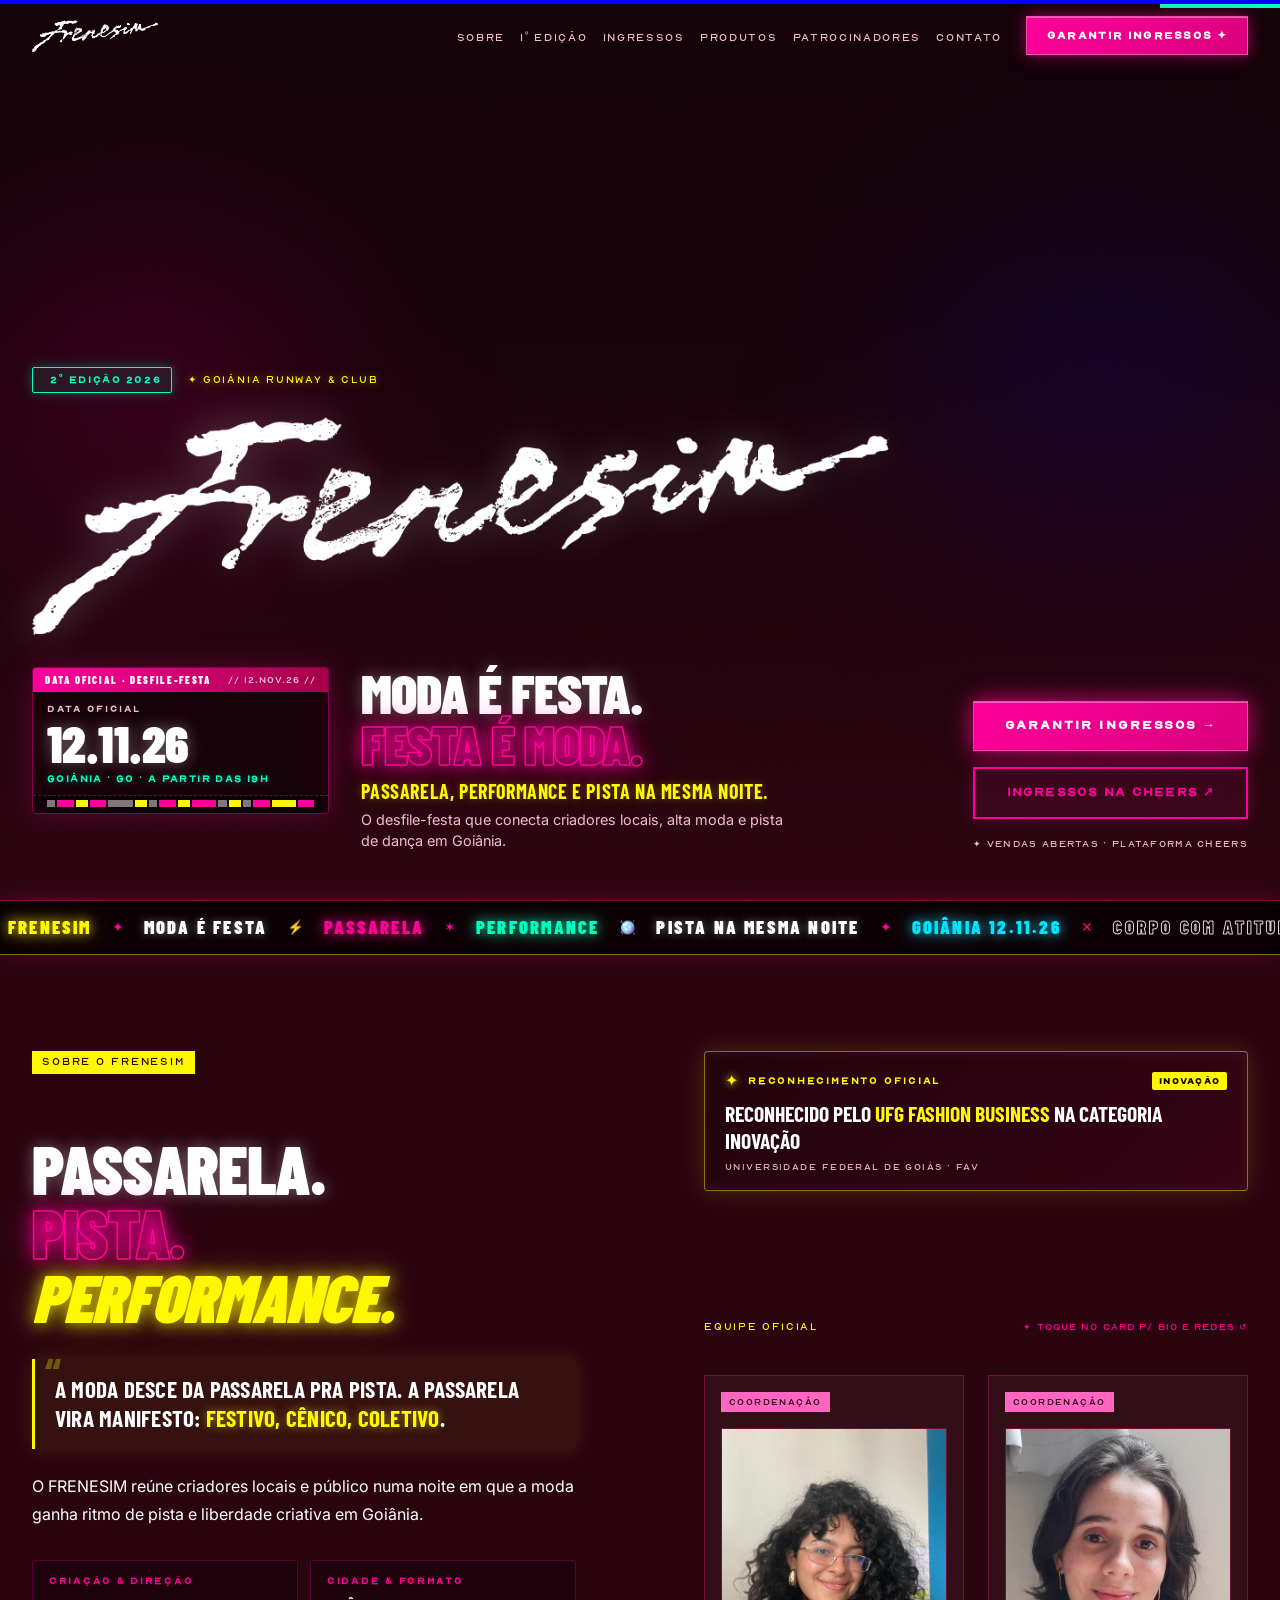
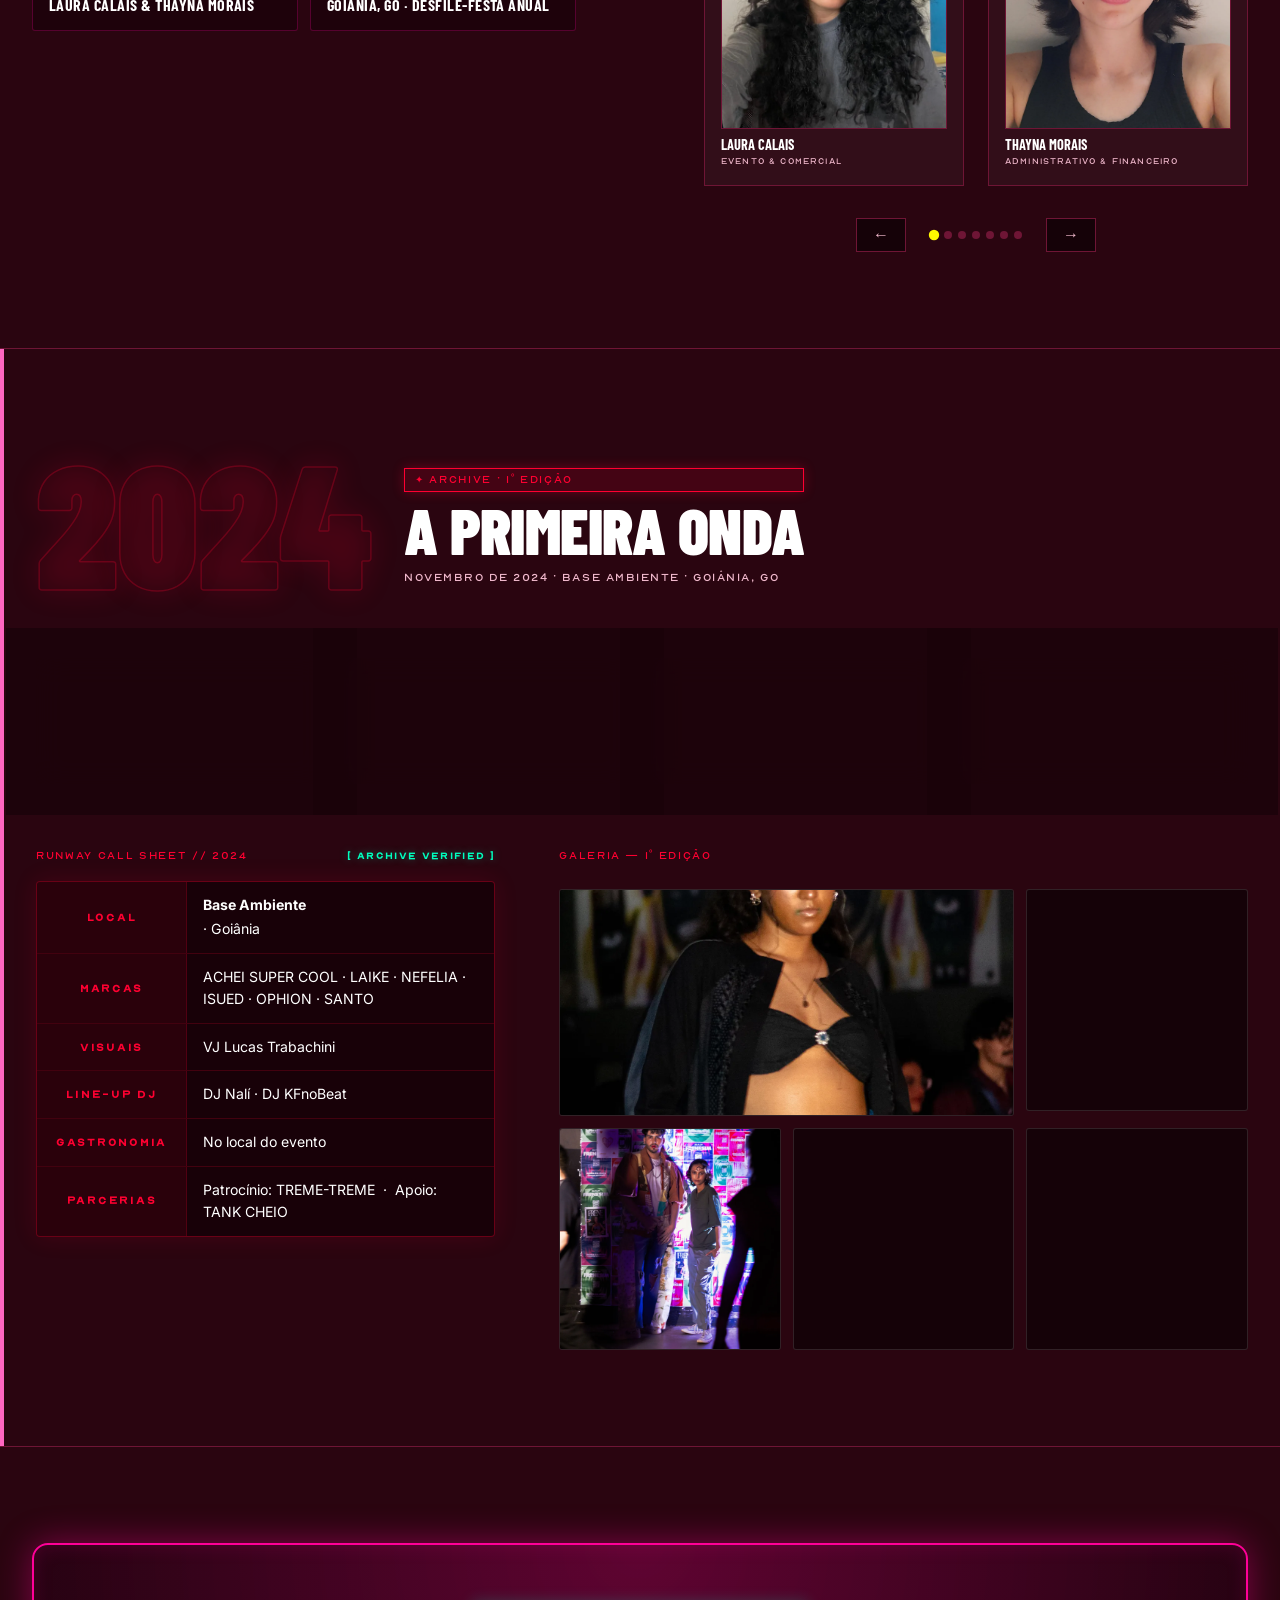
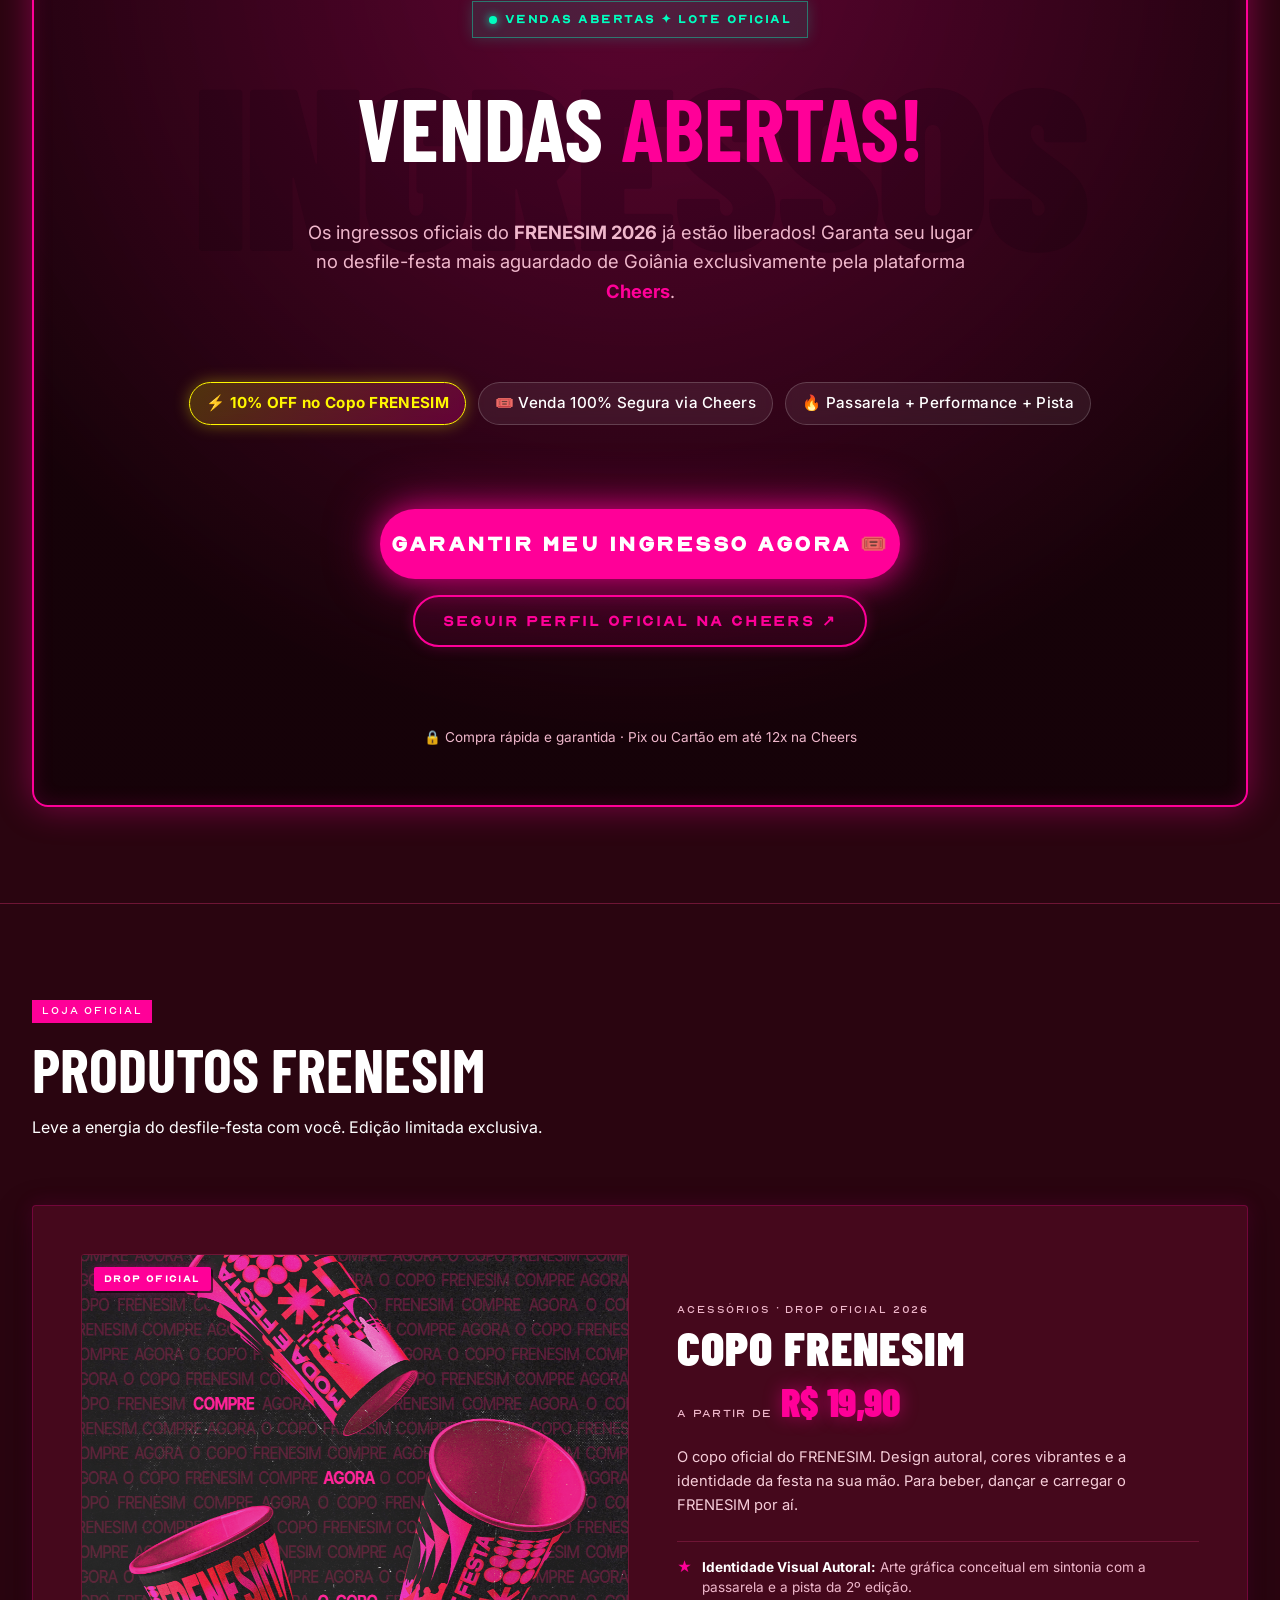
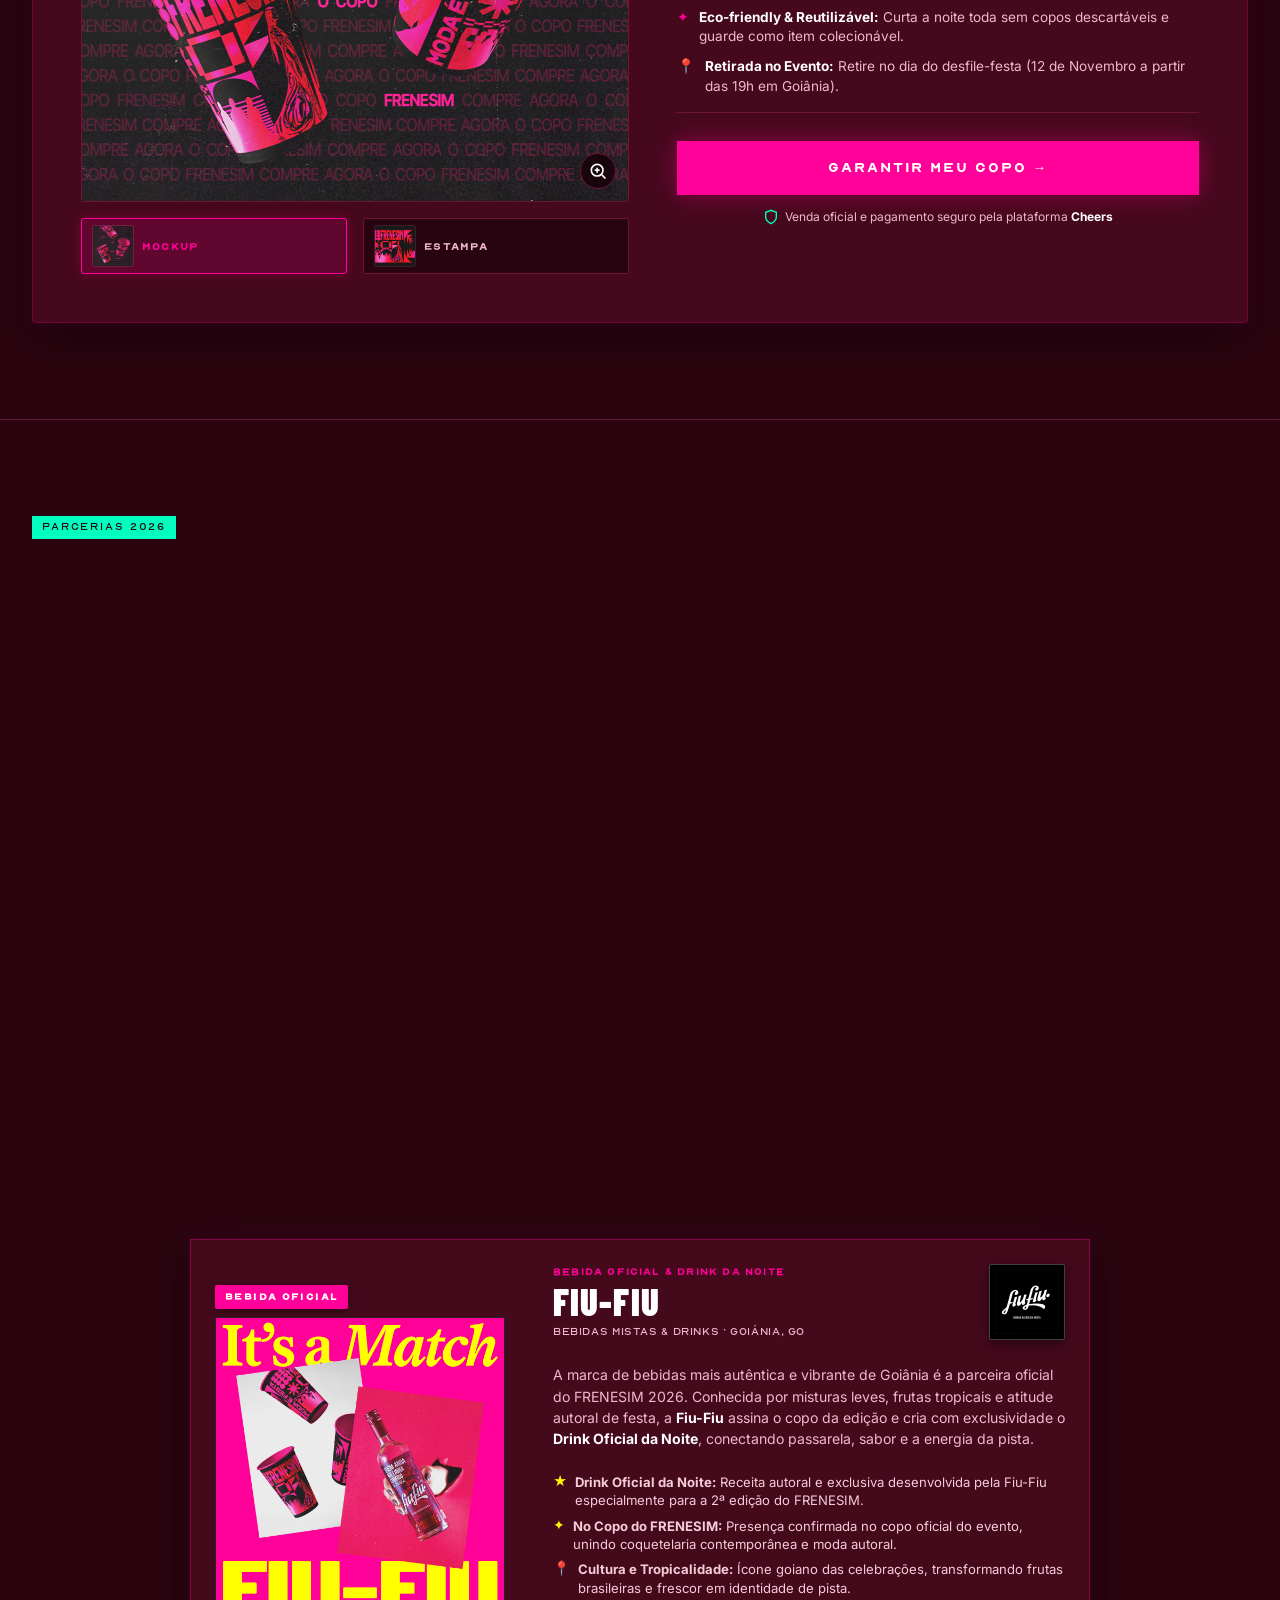
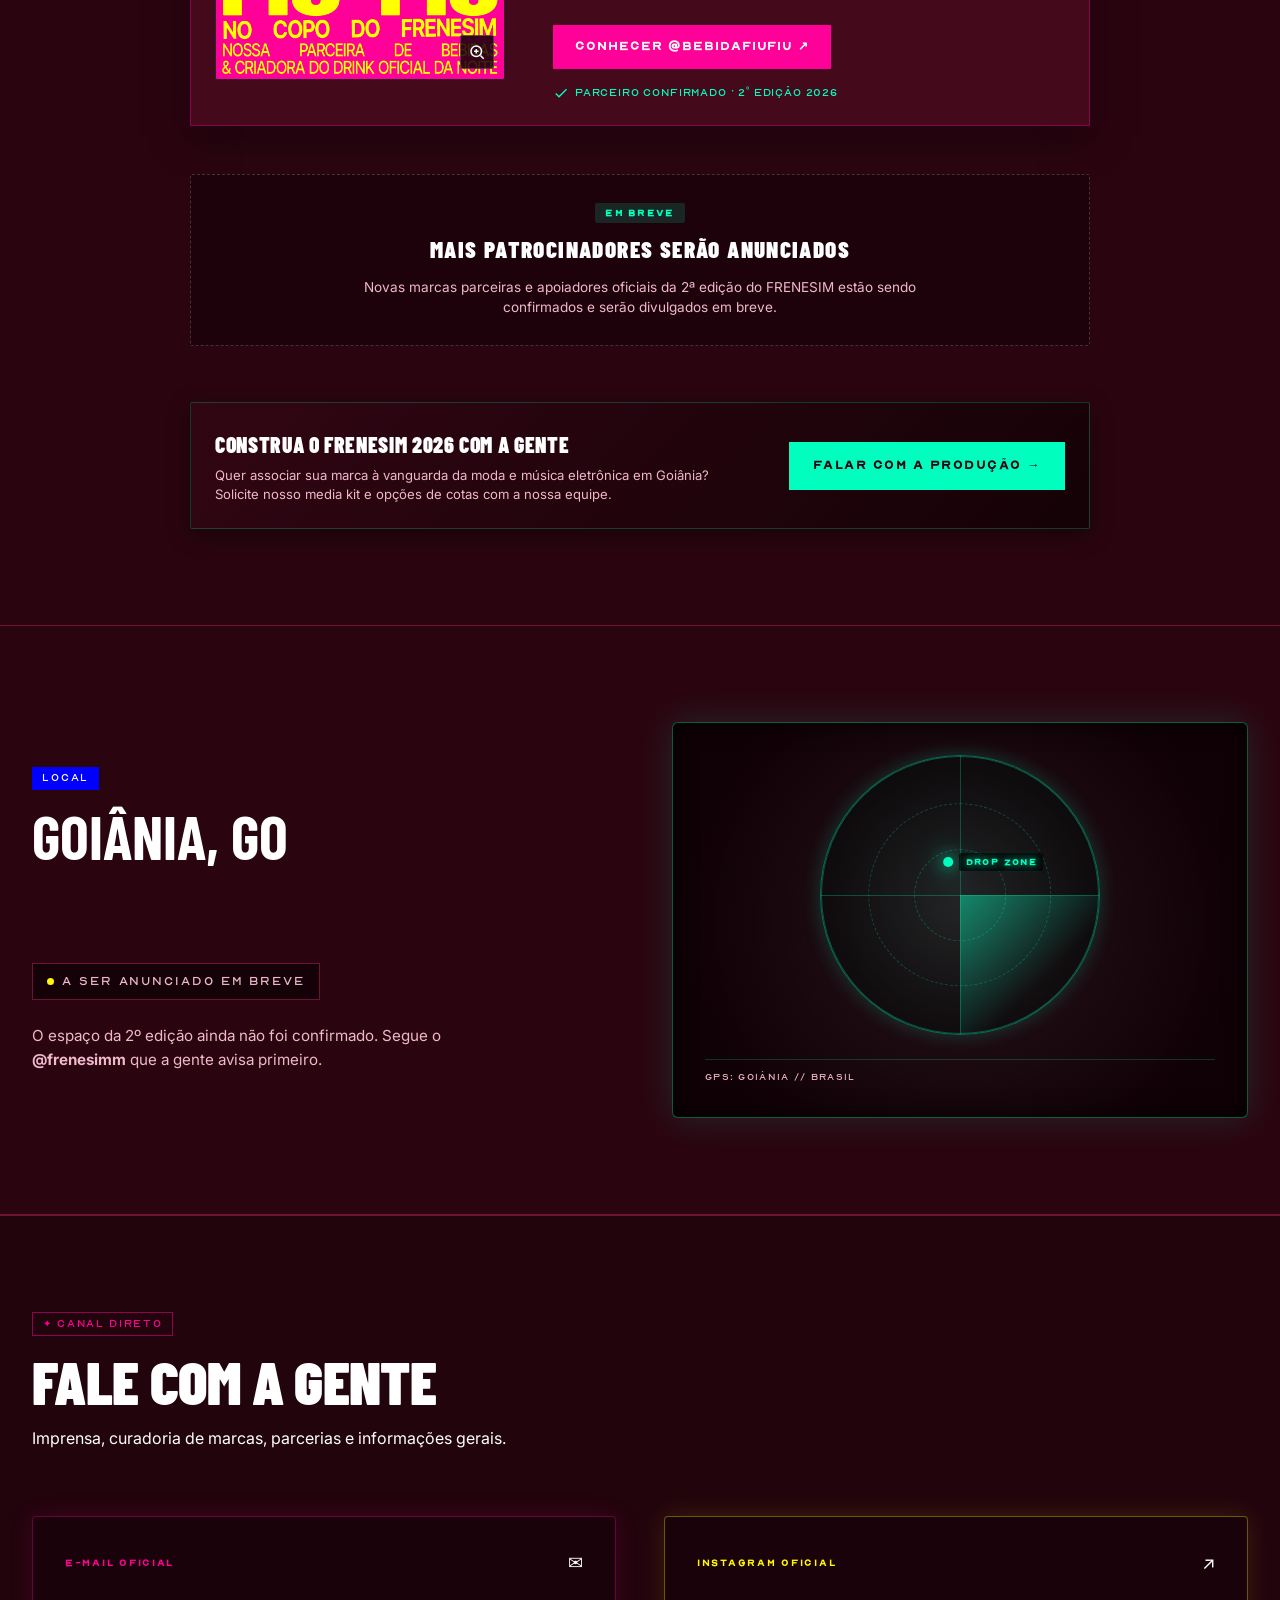
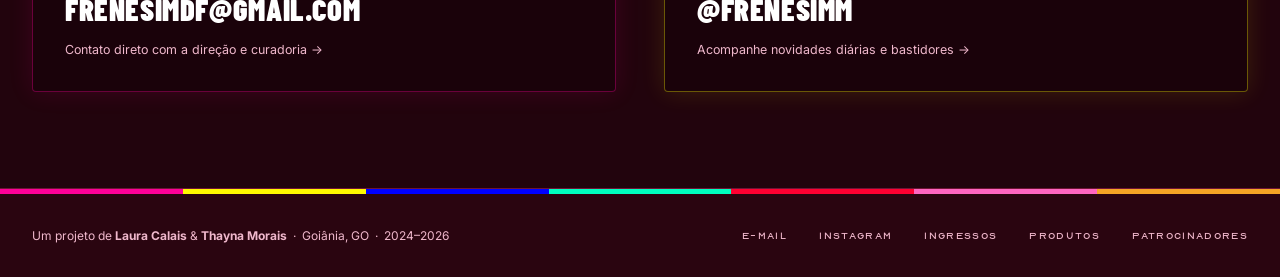
==== commit 3a91dcd3: "feat: elevate runway neon aesthetics, add radar scope, and schedule edital removal" ====
--- a/index.html
+++ b/index.html
@@ -12,7 +12,7 @@
   <link href="https://fonts.googleapis.com/css2?family=Inter:wght@400;500;700&display=swap" rel="stylesheet" />
   <link rel="preload" as="image" href="assets/images/hero/banner-site-frenesim-capa.webp" fetchpriority="high" media="(max-width: 640px)" />
   <link rel="preload" as="image" href="assets/images/hero/banner-site-frenesim-capa.png" fetchpriority="high" media="(min-width: 641px)" />
-  <link rel="stylesheet" href="assets/css/style.css?v=37" />
+  <link rel="stylesheet" href="assets/css/style.css?v=39" />
 </head>
 <body>
 
@@ -42,40 +42,54 @@
   <!-- Menu mobile overlay -->
   <div class="nav-mobile" id="nav-mobile" role="dialog" aria-label="Menu de navegação">
     <button class="nav-mobile-close" id="nav-mobile-close" aria-label="Fechar menu">✕</button>
-    <nav>
-      <ul class="nav-mobile-list" role="list">
-        <li><a href="#sobre" class="nav-mobile-link">Sobre</a></li>
-        <li><a href="#primeira-edicao" class="nav-mobile-link">1º edição</a></li>
-        <li><a href="#ingressos" class="nav-mobile-link">Ingressos</a></li>
-        <li><a href="#produtos" class="nav-mobile-link">Produtos</a></li>
-        <li><a href="#patrocinadores" class="nav-mobile-link">Patrocinadores</a></li>
-        <li>
-          <a href="#edital-modelos" class="nav-mobile-link nav-mobile-edital">
-            Resultado Edital de Modelos
+    <div class="nav-mobile-inner">
+      <div class="nav-mobile-header">
+        <span class="nav-mobile-tag">BACKSTAGE MENU</span>
+        <span class="nav-mobile-status"><span class="dot-pulsing-green" aria-hidden="true"></span> 12.11.26</span>
+      </div>
+      <nav>
+        <ul class="nav-mobile-list" role="list">
+          <li><a href="#sobre" class="nav-mobile-link"><span class="nav-num">01</span> Sobre</a></li>
+          <li><a href="#primeira-edicao" class="nav-mobile-link"><span class="nav-num">02</span> 1º edição</a></li>
+          <li><a href="#ingressos" class="nav-mobile-link"><span class="nav-num">03</span> Ingressos</a></li>
+          <li><a href="#produtos" class="nav-mobile-link"><span class="nav-num">04</span> Produtos</a></li>
+          <li><a href="#patrocinadores" class="nav-mobile-link"><span class="nav-num">05</span> Patrocinadores</a></li>
+          <li>
+            <a href="#edital-modelos" class="nav-mobile-link nav-mobile-edital">
+              <span class="nav-num">06</span> Resultado Edital
+            </a>
+          </li>
+          <li><a href="#contato" class="nav-mobile-link"><span class="nav-num">07</span> Contato</a></li>
+        </ul>
+        <div class="nav-mobile-footer">
+          <a href="#ingressos" class="btn btn-magenta nav-mobile-cta" id="nav-mobile-cta-btn">
+            Garantir Ingressos ✦
           </a>
-        </li>
-        <li><a href="#contato" class="nav-mobile-link">Contato</a></li>
-      </ul>
-      <div style="padding: 24px 0 0; width: 100%;">
-        <a href="#ingressos" class="btn btn-magenta nav-mobile-link" style="width: 100%; text-align: center; justify-content: center; box-shadow: 0 0 20px rgba(255, 0, 152, 0.5);">
-          Garantir Ingressos →
-        </a>
-      </div>
-    </nav>
+          <span class="nav-mobile-meta">DESFILE-FESTA · GOIÂNIA, GO</span>
+        </div>
+      </nav>
+    </div>
   </div>
 
   <main>
 
-    <!-- ============ HERO — Cor principal: Azul ============ -->
+    <!-- ============ HERO — Cor principal: Azul & Neon Club ============ -->
     <section id="hero" aria-label="Hero — FRENESIM 2º edição">
       <div class="hero-accent-top" aria-hidden="true"></div>
       <div class="hero-accent-corner" aria-hidden="true"></div>
 
+      <!-- Iluminação atmosférica de passarela e pista (Neon Club Ambience) -->
+      <div class="hero-glow hero-glow-magenta" aria-hidden="true"></div>
+      <div class="hero-glow hero-glow-blue" aria-hidden="true"></div>
+
       <div class="hero-content">
-        <!-- Pré-label -->
+        <!-- Pré-label / Badges de Passarela -->
         <div class="hero-pre">
-          <span class="tag tag-azul">2º edição</span>
-          <span class="tag tag-verde" style="background:transparent;color:var(--verde);border:1px solid var(--verde);">2026</span>
+          <span class="hero-live-badge">
+            <span class="dot-pulsing-green" aria-hidden="true"></span>
+            2º EDIÇÃO 2026
+          </span>
+          <span class="hero-subtag">✦ GOIÂNIA RUNWAY &amp; CLUB</span>
         </div>
 
         <!-- Logo oficial como elemento principal do hero -->
@@ -86,27 +100,40 @@
                id="hero-logo" />
         </div>
 
-        <!-- Barra de dados -->
+        <!-- Barra de dados e manifesto fashion -->
         <div class="hero-bottom">
 
-          <!-- Data em box -->
-          <div class="hero-date-box" aria-label="Data do evento">
-            <span class="hero-date-box-label">Data</span>
-            <span class="hero-date-box-value">12.11.26</span>
-            <span class="hero-date-box-city">Goiânia · GO · Brasil</span>
-          </div>
-
+          <!-- Credencial de Data (Estética Backstage Lanyard Pass) -->
+          <div class="hero-date-ticket" aria-label="Data e local do evento: 12 de Novembro de 2026 em Goiânia">
+            <div class="date-ticket-top">
+              <span class="date-ticket-tag">DATA OFICIAL · DESFILE-FESTA</span>
+              <span class="date-ticket-code">// 12.NOV.26 //</span>
+            </div>
+            <div class="date-ticket-body">
+              <span class="date-ticket-label">DATA OFICIAL</span>
+              <span class="date-ticket-value">12.11.26</span>
+              <span class="date-ticket-city">GOIÂNIA · GO · A PARTIR DAS 19H</span>
+            </div>
+            <div class="date-ticket-barcode" aria-hidden="true">
+              <span></span><span></span><span></span><span></span><span></span><span></span><span></span><span></span><span></span><span></span><span></span><span></span><span></span><span></span><span></span><span></span>
+            </div>
+          </div>
+
+          <!-- Manchete Editorial de Moda -->
           <div class="hero-desc-wrap">
-            <p class="hero-desc">
-              Desfile-festa em Goiânia.
-            </p>
+            <div class="hero-fashion-statement" aria-label="Moda é festa. Festa é moda.">
+              <span class="statement-line statement-solid">MODA É FESTA.</span>
+              <span class="statement-line statement-neon">FESTA É MODA.</span>
+            </div>
             <p class="hero-desc-destaque">
               Passarela, performance e pista na mesma noite.
             </p>
-            <p class="hero-tagline">Moda é festa.</p>
-            <p class="hero-tagline">Festa é moda.</p>
-          </div>
-
+            <p class="hero-desc">
+              O desfile-festa que conecta criadores locais, alta moda e pista de dança em Goiânia.
+            </p>
+          </div>
+
+          <!-- Botões CTAs -->
           <div class="hero-ctas">
             <a href="#ingressos" class="btn btn-magenta hero-btn-ingressos" id="cta-ingressos-hero" aria-label="Garantir Ingressos para o Frenesim 2026">
               Garantir Ingressos →
@@ -114,11 +141,12 @@
             <a href="https://cheers.com.br/evento/frenesim-2026-35305" target="_blank" rel="noopener noreferrer" class="btn btn-outline-magenta hero-btn-cheers" id="cta-cheers-hero" aria-label="Acessar página de ingressos na plataforma Cheers">
               Ingressos na Cheers ↗
             </a>
-          </div>
-        </div>
-      </div>
-
-      <!-- Faixa de cores arco-íris -->
+            <span class="hero-cta-trust">✦ Vendas Abertas · Plataforma Cheers</span>
+          </div>
+        </div>
+      </div>
+
+      <!-- Faixa de cores arco-íris oficial da identidade -->
       <div class="hero-stripe" aria-hidden="true">
         <span style="background:#FF0098"></span>
         <span style="background:#FFF800"></span>
@@ -130,25 +158,26 @@
       </div>
     </section>
 
-    <!-- ============ MARQUEE ============ -->
-    <div class="marquee-wrap" aria-hidden="true">
+    <!-- ============ MARQUEE — FITA TICKER RUNWAY ============ -->
+    <div class="marquee-wrap marquee-fashion" aria-hidden="true">
       <div class="marquee-track" id="marquee-track">
-        <span>FRENESIM</span><span class="dot">·</span>
-        <span>MODA É FESTA</span><span class="dot">·</span>
-        <span>PASSARELA</span><span class="dot">·</span>
-        <span>PERFORMANCE</span><span class="dot">·</span>
-        <span>GOIÂNIA</span><span class="dot">·</span>
-        <span>DA PASSARELA PRA PISTA</span><span class="dot">·</span>
-        <span>CORPO COM ATITUDE</span><span class="dot">·</span>
-        <span>CURADORIA COM CRITÉRIO</span><span class="dot">·</span>
-        <span>FRENESIM</span><span class="dot">·</span>
-        <span>MODA É FESTA</span><span class="dot">·</span>
-        <span>PASSARELA</span><span class="dot">·</span>
-        <span>PERFORMANCE</span><span class="dot">·</span>
-        <span>GOIÂNIA</span><span class="dot">·</span>
-        <span>DA PASSARELA PRA PISTA</span><span class="dot">·</span>
-        <span>CORPO COM ATITUDE</span><span class="dot">·</span>
-        <span>CURADORIA COM CRITÉRIO</span><span class="dot">·</span>
+        <span class="marquee-item marquee-neon-yellow">FRENESIM</span><span class="marquee-glyph">✦</span>
+        <span class="marquee-item marquee-solid">MODA É FESTA</span><span class="marquee-glyph">⚡</span>
+        <span class="marquee-item marquee-neon-magenta">PASSARELA</span><span class="marquee-glyph">✶</span>
+        <span class="marquee-item marquee-neon-green">PERFORMANCE</span><span class="marquee-glyph">🪩</span>
+        <span class="marquee-item marquee-solid">PISTA NA MESMA NOITE</span><span class="marquee-glyph">✦</span>
+        <span class="marquee-item marquee-neon-cyan">GOIÂNIA 12.11.26</span><span class="marquee-glyph">✕</span>
+        <span class="marquee-item marquee-outline">CORPO COM ATITUDE</span><span class="marquee-glyph">✦</span>
+        <span class="marquee-item marquee-neon-yellow">CURADORIA COM CRITÉRIO</span><span class="marquee-glyph">⚡</span>
+        <!-- Duplicação idêntica para o loop infinito contínuo -->
+        <span class="marquee-item marquee-neon-yellow">FRENESIM</span><span class="marquee-glyph">✦</span>
+        <span class="marquee-item marquee-solid">MODA É FESTA</span><span class="marquee-glyph">⚡</span>
+        <span class="marquee-item marquee-neon-magenta">PASSARELA</span><span class="marquee-glyph">✶</span>
+        <span class="marquee-item marquee-neon-green">PERFORMANCE</span><span class="marquee-glyph">🪩</span>
+        <span class="marquee-item marquee-solid">PISTA NA MESMA NOITE</span><span class="marquee-glyph">✦</span>
+        <span class="marquee-item marquee-neon-cyan">GOIÂNIA 12.11.26</span><span class="marquee-glyph">✕</span>
+        <span class="marquee-item marquee-outline">CORPO COM ATITUDE</span><span class="marquee-glyph">✦</span>
+        <span class="marquee-item marquee-neon-yellow">CURADORIA COM CRITÉRIO</span><span class="marquee-glyph">⚡</span>
       </div>
     </div>
 
@@ -163,50 +192,55 @@
             </div>
 
             <h1 class="t-h1 sobre-titulo reveal" id="sobre-titulo">
-              PASSARELA.<br>
-              PISTA.<br>
-              <em>PERFORMANCE.</em>
+              <span class="sobre-word sobre-word-solid">PASSARELA.</span>
+              <span class="sobre-word sobre-word-neon">PISTA.</span>
+              <span class="sobre-word sobre-word-accent">PERFORMANCE.</span>
             </h1>
 
             <div class="sobre-paragrafos reveal reveal-d1">
+              <div class="sobre-manifesto-highlight">
+                <span class="manifesto-quote" aria-hidden="true">“</span>
+                <p class="manifesto-text">
+                  A moda desce da passarela pra pista. A passarela vira manifesto: <strong>festivo, cênico, coletivo</strong>.
+                </p>
+              </div>
               <p class="t-body">
-                O FRENESIM reúne criadores locais e público numa noite em que a moda desce da passarela pra pista. A passarela vira manifesto: festivo, cênico, coletivo.
+                O FRENESIM reúne criadores locais e público numa noite em que a moda ganha ritmo de pista e liberdade criativa em Goiânia.
               </p>
-              <p class="t-body">
-                Aqui tem marca com proposta, corpo com atitude e curadoria com critério.
-              </p>
-            </div>
-
-            <!-- Equipe -->
-            <div class="equipe-list reveal reveal-d2" style="margin-top: 48px;">
-              <div class="equipe-row">
-                <span class="equipe-label">Criação &amp; Direção</span>
-                <span class="equipe-nomes">Laura Calais &amp; Thayna Morais</span>
-              </div>
-              <div class="equipe-row">
-                <span class="equipe-label">Cidade</span>
-                <span class="equipe-nomes">Goiânia, GO — Brasil</span>
-              </div>
-              <div class="equipe-row">
-                <span class="equipe-label">Formato</span>
-                <span class="equipe-nomes">Desfile-Festa Anual</span>
+            </div>
+
+            <!-- Equipe curatorial rápida -->
+            <div class="equipe-chips-grid reveal reveal-d2">
+              <div class="equipe-chip">
+                <span class="chip-label">Criação &amp; Direção</span>
+                <span class="chip-val">Laura Calais &amp; Thayna Morais</span>
+              </div>
+              <div class="equipe-chip">
+                <span class="chip-label">Cidade &amp; Formato</span>
+                <span class="chip-val">Goiânia, GO · Desfile-Festa Anual</span>
               </div>
             </div>
           </div>
 
           <!-- Coluna direita: blocos de destaque -->
           <div class="sobre-right">
-            <!-- Prêmio UFG -->
-            <div class="sobre-premio reveal reveal-d1">
-              <span class="label">Reconhecimento</span>
-              <p>Reconhecido pelo UFG Fashion Business na categoria Inovação</p>
-            </div>
-
-
+            <!-- Prêmio UFG — Badge Fashion Innovation -->
+            <div class="sobre-premio-badge reveal reveal-d1">
+              <div class="premio-badge-top">
+                <span class="premio-star" aria-hidden="true">✦</span>
+                <span class="premio-badge-label">Reconhecimento Oficial</span>
+                <span class="premio-badge-tag">INOVAÇÃO</span>
+              </div>
+              <p class="premio-badge-name">Reconhecido pelo <strong>UFG Fashion Business</strong> na categoria Inovação</p>
+              <span class="premio-badge-sub">UNIVERSIDADE FEDERAL DE GOIÁS · FAV</span>
+            </div>
 
             <!-- Carrossel de equipe infinito -->
             <div class="equipe-carousel-wrap reveal reveal-d3" id="equipe-carousel-section">
-              <span class="equipe-secao-label" id="equipe-carousel-label">Equipe</span>
+              <div class="equipe-secao-header">
+                <span class="equipe-secao-label" id="equipe-carousel-label">Equipe Oficial</span>
+                <span class="equipe-hint">✦ Toque no card p/ bio e redes ↺</span>
+              </div>
 
               <div class="equipe-carousel" id="equipe-carousel" aria-label="Carrossel de equipe" role="region">
                 <div class="equipe-carousel-track" id="equipe-carousel-track">
@@ -437,35 +471,54 @@
 
     <div class="divider"></div>
 
-    <!-- ============ 1º edição — Cor principal: Vermelho ============ -->
-    <section id="primeira-edicao" class="section-pad" aria-labelledby="edicao-titulo">
+    <!-- ============ 1º edição — Cor principal: Vermelho & Arquivo Fashion ============ -->
+    <section id="primeira-edicao" class="section-pad edicao-archive-section" aria-labelledby="edicao-titulo">
       <div class="container">
         <!-- Header -->
         <div class="edicao-header">
           <span class="edicao-ano-bg" aria-hidden="true">2024</span>
           <div class="edicao-header-info">
-            <span class="tag tag-rosa">1º edição</span>
-            <h2 class="t-h2 reveal" id="edicao-titulo" style="color:var(--branco);">
-              Novembro de 2024
+            <span class="tag tag-rosa tag-archive-badge">✦ ARCHIVE · 1º EDIÇÃO</span>
+            <h2 class="t-h1 edicao-titulo-fashion reveal" id="edicao-titulo">
+              A PRIMEIRA ONDA
             </h2>
-          </div>
-        </div>
-
-        <!-- Números de impacto -->
-        <div class="numeros-grid reveal">
-          <div class="numero-item">
+            <p class="t-sub edicao-sub-fashion reveal reveal-d1">
+              Novembro de 2024 · Base Ambiente · Goiânia, GO
+            </p>
+          </div>
+        </div>
+
+        <!-- Números de impacto Neon -->
+        <div class="numeros-grid numeros-grid-neon reveal">
+          <div class="numero-item numero-item-neon">
+            <div class="numero-item-top">
+              <span class="numero-dot"></span>
+              <span class="numero-tag">PÚBLICO</span>
+            </div>
             <span class="numero-valor">+330</span>
             <span class="numero-label">Pessoas pagantes</span>
           </div>
-          <div class="numero-item">
+          <div class="numero-item numero-item-neon">
+            <div class="numero-item-top">
+              <span class="numero-dot"></span>
+              <span class="numero-tag">CURADORIA</span>
+            </div>
             <span class="numero-valor">6</span>
-            <span class="numero-label">Marcas locais</span>
-          </div>
-          <div class="numero-item">
+            <span class="numero-label">Marcas locais autorais</span>
+          </div>
+          <div class="numero-item numero-item-neon">
+            <div class="numero-item-top">
+              <span class="numero-dot"></span>
+              <span class="numero-tag">DIGITAL</span>
+            </div>
             <span class="numero-valor">165K</span>
-            <span class="numero-label">Alcance social</span>
-          </div>
-          <div class="numero-item">
+            <span class="numero-label">Alcance nas redes</span>
+          </div>
+          <div class="numero-item numero-item-neon">
+            <div class="numero-item-top">
+              <span class="numero-dot"></span>
+              <span class="numero-tag">PASSARELA</span>
+            </div>
             <span class="numero-valor">25</span>
             <span class="numero-label">Looks desfilados</span>
           </div>
@@ -473,44 +526,42 @@
 
         <!-- Conteúdo -->
         <div class="edicao-conteudo">
-          <!-- Ficha Técnica -->
+          <!-- Ficha Técnica Editorial (Runway Call Sheet) -->
           <div class="reveal">
-            <span class="programacao-label">Ficha Técnica</span>
-            <div class="ficha-tecnica" role="table" aria-label="Ficha técnica da 1º edição">
-
-              <div class="ficha-row ficha-row-destaque" role="row">
-                <span class="ficha-cat ficha-cat-normal" role="rowheader">Local</span>
-                <span class="ficha-val" role="cell">Base Ambiente</span>
-              </div>
-
-              <div class="ficha-row ficha-row-destaque" role="row">
-                <span class="ficha-cat ficha-cat-normal" role="rowheader">Marcas</span>
-                <span class="ficha-val" role="cell">ACHEI SUPER COOL, LAIKE, NEFELIA, ISUED, OPHION, SANTO</span>
-              </div>
-
-              <div class="ficha-row ficha-row-destaque" role="row">
-                <span class="ficha-cat ficha-cat-normal" role="rowheader">Intervenção Visual</span>
+            <div class="callsheet-header">
+              <span class="programacao-label">RUNWAY CALL SHEET // 2024</span>
+              <span class="callsheet-status">[ ARCHIVE VERIFIED ]</span>
+            </div>
+            <div class="ficha-tecnica ficha-callsheet" role="table" aria-label="Ficha técnica da 1º edição">
+
+              <div class="ficha-row ficha-row-callsheet" role="row">
+                <span class="ficha-cat ficha-badge-cat" role="rowheader">LOCAL</span>
+                <span class="ficha-val" role="cell"><strong>Base Ambiente</strong> · Goiânia</span>
+              </div>
+
+              <div class="ficha-row ficha-row-callsheet" role="row">
+                <span class="ficha-cat ficha-badge-cat" role="rowheader">MARCAS</span>
+                <span class="ficha-val" role="cell">ACHEI SUPER COOL · LAIKE · NEFELIA · ISUED · OPHION · SANTO</span>
+              </div>
+
+              <div class="ficha-row ficha-row-callsheet" role="row">
+                <span class="ficha-cat ficha-badge-cat" role="rowheader">VISUAIS</span>
                 <span class="ficha-val" role="cell">VJ Lucas Trabachini</span>
               </div>
 
-              <div class="ficha-row ficha-row-destaque" role="row">
-                <span class="ficha-cat ficha-cat-normal" role="rowheader">Atrações Musicais</span>
+              <div class="ficha-row ficha-row-callsheet" role="row">
+                <span class="ficha-cat ficha-badge-cat" role="rowheader">LINE-UP DJ</span>
                 <span class="ficha-val" role="cell">DJ Nalí &middot; DJ KFnoBeat</span>
               </div>
 
-              <div class="ficha-row ficha-row-destaque" role="row">
-                <span class="ficha-cat ficha-cat-normal" role="rowheader">Gastronomia</span>
+              <div class="ficha-row ficha-row-callsheet" role="row">
+                <span class="ficha-cat ficha-badge-cat" role="rowheader">GASTRONOMIA</span>
                 <span class="ficha-val" role="cell">No local do evento</span>
               </div>
 
-              <div class="ficha-row ficha-row-destaque" role="row">
-                <span class="ficha-cat ficha-cat-normal" role="rowheader">Patrocinador</span>
-                <span class="ficha-val" role="cell">TREME-TREME</span>
-              </div>
-
-              <div class="ficha-row ficha-row-destaque" role="row">
-                <span class="ficha-cat ficha-cat-normal" role="rowheader">Apoio</span>
-                <span class="ficha-val" role="cell">TANK CHEIO</span>
+              <div class="ficha-row ficha-row-callsheet" role="row">
+                <span class="ficha-cat ficha-badge-cat" role="rowheader">PARCERIAS</span>
+                <span class="ficha-val" role="cell">Patrocínio: TREME-TREME &nbsp;·&nbsp; Apoio: TANK CHEIO</span>
               </div>
 
             </div>
@@ -973,7 +1024,7 @@
 
     <div class="divider"></div>
 
-    <!-- ============ LOCAL — Cor: Azul (repetida) ============ -->
+    <!-- ============ LOCAL — Layout Original com Radar Tech ============ -->
     <section id="local" class="section-pad" aria-labelledby="local-titulo">
       <div class="container">
         <div class="local-grid">
@@ -994,13 +1045,22 @@
             </p>
           </div>
 
-          <div class="local-map-placeholder reveal reveal-d2">
-            <div class="local-map-inner">
-              <svg class="local-map-icon" viewBox="0 0 24 24" fill="none" stroke="currentColor" stroke-width="1" aria-hidden="true">
-                <path d="M12 2C8.13 2 5 5.13 5 9c0 5.25 7 13 7 13s7-7.75 7-13c0-3.87-3.13-7-7-7z"/>
-                <circle cx="12" cy="9" r="2.5"/>
-              </svg>
-              <p>Goiânia - Goiás</p>
+          <!-- No lugar do mapa: o radarzinho -->
+          <div class="local-radar-card reveal reveal-d2" aria-hidden="true">
+            <div class="radar-scope">
+              <div class="radar-ring radar-ring-1"></div>
+              <div class="radar-ring radar-ring-2"></div>
+              <div class="radar-ring radar-ring-3"></div>
+              <div class="radar-axis-x"></div>
+              <div class="radar-axis-y"></div>
+              <div class="radar-sweep"></div>
+              <div class="radar-blip">
+                <span class="radar-blip-dot"></span>
+                <span class="radar-blip-label">DROP ZONE</span>
+              </div>
+            </div>
+            <div class="radar-meta">
+              <span>GPS: GOIÂNIA // BRASIL</span>
             </div>
           </div>
         </div>
@@ -1009,30 +1069,33 @@
 
     <div class="divider"></div>
 
-    <!-- ============ CONTATO ============ -->
-    <section id="contato" class="section-pad" aria-labelledby="contato-titulo">
+    <!-- ============ CONTATO & CONEXÃO FASHION ============ -->
+    <section id="contato" class="section-pad contato-fashion-section" aria-labelledby="contato-titulo">
       <div class="container">
         <div class="section-header">
-          <span class="tag tag-outline">Contato &amp; Redes</span>
-          <h2 class="t-h2 reveal" id="contato-titulo">Fale com a gente</h2>
-        </div>
-
-        <div class="contato-grid">
-          <div class="contato-item reveal">
-            <span class="contato-label">E-mail</span>
-            <a href="mailto:frenesimdf@gmail.com" class="contato-link">
-              frenesimdf@gmail.com
-            </a>
-          </div>
-          <div class="contato-item reveal reveal-d1">
-            <span class="contato-label">Instagram</span>
-            <a href="https://instagram.com/frenesimm"
-               class="contato-link"
-               target="_blank"
-               rel="noopener noreferrer">
-              @frenesimm
-            </a>
-          </div>
+          <span class="tag tag-outline tag-contact-badge">✦ CANAL DIRETO</span>
+          <h2 class="t-h1 contato-titulo-fashion reveal" id="contato-titulo">FALE COM A GENTE</h2>
+          <p class="t-sub reveal reveal-d1">Imprensa, curadoria de marcas, parcerias e informações gerais.</p>
+        </div>
+
+        <div class="contato-grid-fashion">
+          <a href="mailto:frenesimdf@gmail.com" class="contato-card-neon reveal" aria-label="Enviar e-mail para frenesimdf@gmail.com">
+            <div class="contato-card-header">
+              <span class="contato-badge-tag">E-MAIL OFICIAL</span>
+              <span class="contato-card-icon">✉</span>
+            </div>
+            <span class="contato-card-value">frenesimdf@gmail.com</span>
+            <span class="contato-card-sub">Contato direto com a direção e curadoria →</span>
+          </a>
+
+          <a href="https://instagram.com/frenesimm" class="contato-card-neon contato-card-ig reveal reveal-d1" target="_blank" rel="noopener noreferrer" aria-label="Acessar Instagram @frenesimm">
+            <div class="contato-card-header">
+              <span class="contato-badge-tag tag-ig">INSTAGRAM OFICIAL</span>
+              <span class="contato-card-icon">↗</span>
+            </div>
+            <span class="contato-card-value">@frenesimm</span>
+            <span class="contato-card-sub">Acompanhe novidades diárias e bastidores →</span>
+          </a>
         </div>
       </div>
     </section>
--- a/assets/css/style.css
+++ b/assets/css/style.css
@@ -122,6 +122,20 @@
   /* Transições */
   --t-fast: 150ms ease;
   --t-mid: 300ms ease;
+
+  /* === TOKENS NEON & GLOW (ALTA VOLTAGEM) === */
+  --glow-magenta-sm: 0 0 10px rgba(255, 0, 152, 0.7);
+  --glow-magenta-md: 0 0 16px rgba(255, 0, 152, 0.65), 0 0 32px rgba(255, 0, 152, 0.35);
+  --glow-magenta-lg: 0 0 24px rgba(255, 0, 152, 0.85), 0 0 50px rgba(255, 0, 152, 0.45);
+  
+  --glow-yellow-sm: 0 0 10px rgba(255, 248, 0, 0.75);
+  --glow-yellow-md: 0 0 16px rgba(255, 248, 0, 0.7), 0 0 32px rgba(255, 248, 0, 0.4);
+  
+  --glow-green-sm: 0 0 10px rgba(0, 255, 191, 0.7);
+  --glow-green-md: 0 0 16px rgba(0, 255, 191, 0.65), 0 0 32px rgba(0, 255, 191, 0.35);
+
+  --glow-blue-sm: 0 0 12px rgba(0, 0, 255, 0.8);
+  --glow-blue-md: 0 0 20px rgba(0, 0, 255, 0.75), 0 0 40px rgba(0, 0, 255, 0.4);
 }
 
 @media (min-width: 641px) {
@@ -814,146 +828,262 @@
   }
 }
 
-/* Mobile nav overlay */
+/* Mobile nav overlay — Backstage Lounge Club Aesthetic */
 .nav-mobile {
   display: none;
   position: fixed;
   inset: 0;
   z-index: 9990;
-  background: var(--bg);
+  background: radial-gradient(circle at 10% 15%, rgba(255, 0, 152, 0.28), transparent 50%),
+              radial-gradient(circle at 90% 85%, rgba(0, 0, 255, 0.28), transparent 50%),
+              rgba(18, 2, 7, 0.94);
+  backdrop-filter: blur(28px);
+  -webkit-backdrop-filter: blur(28px);
   flex-direction: column;
   align-items: center;
   justify-content: center;
-  gap: var(--sp-6);
+  padding: var(--sp-4) var(--side-pad);
+  overflow-y: auto;
 }
 
 .nav-mobile.open {
   display: flex;
 }
 
-/* Lista do menu mobile — substitui inline style removido do HTML */
+.nav-mobile-inner {
+  width: 100%;
+  max-width: 420px;
+  display: flex;
+  flex-direction: column;
+  gap: var(--sp-4);
+}
+
+.nav-mobile-header {
+  display: flex;
+  align-items: center;
+  justify-content: space-between;
+  padding-bottom: 12px;
+  border-bottom: 1px solid rgba(255, 0, 152, 0.25);
+}
+
+.nav-mobile-tag {
+  font-family: var(--font-label);
+  font-size: 0.6rem;
+  letter-spacing: 0.2em;
+  text-transform: uppercase;
+  color: var(--cinza-text);
+}
+
+.nav-mobile-status {
+  display: inline-flex;
+  align-items: center;
+  gap: 6px;
+  font-family: var(--font-label);
+  font-size: 0.65rem;
+  font-weight: 700;
+  letter-spacing: 0.14em;
+  color: var(--verde);
+}
+
 .nav-mobile-list {
   display: flex;
   flex-direction: column;
-  align-items: center;
-  gap: 32px;
+  gap: 16px;
   list-style: none;
   padding: 0;
   margin: 0;
 }
 
+.nav-mobile-list li {
+  width: 100%;
+}
+
 .nav-mobile a {
   font-family: var(--font-title);
+  font-weight: 900;
+  font-size: clamp(1.8rem, 6vw, 2.5rem);
+  text-transform: uppercase;
+  color: var(--branco);
+  transition: color var(--t-fast), transform var(--t-fast);
+  line-height: 1.1;
+  display: flex;
+  align-items: baseline;
+  gap: 14px;
+  letter-spacing: -0.01em;
+}
+
+.nav-mobile a .nav-num {
+  font-family: var(--font-label);
+  font-size: 0.72rem;
   font-weight: 700;
-  font-size: 2rem;
-  text-transform: uppercase;
-  color: var(--branco);
-  transition: color var(--t-fast);
-  line-height: 1;
-}
-
-@media (min-width: 481px) {
-  .nav-mobile a {
-    font-size: 2.8rem;
-  }
+  letter-spacing: 0.16em;
+  color: var(--magenta);
+  text-shadow: var(--glow-magenta-sm);
 }
 
 .nav-mobile a:hover {
-  color: var(--azul);
+  color: var(--amarelo);
+  transform: translateX(6px);
+  text-shadow: var(--glow-yellow-sm);
 }
 
 .nav-mobile a.nav-mobile-edital {
-  font-family: var(--font-label);
-  font-size: 0.85rem;
-  letter-spacing: 0.14em;
+  font-size: clamp(1.2rem, 4.5vw, 1.6rem);
+  color: var(--cinza-sub);
+}
+
+.nav-mobile-footer {
+  margin-top: var(--sp-4);
+  padding-top: var(--sp-3);
+  border-top: 1px solid rgba(255, 255, 255, 0.1);
+  display: flex;
+  flex-direction: column;
+  align-items: center;
+  gap: 10px;
+}
+
+.nav-mobile-cta {
+  width: 100%;
+  text-align: center;
+  justify-content: center;
+  box-shadow: 0 0 24px rgba(255, 0, 152, 0.7), inset 0 1px 0 rgba(255, 255, 255, 0.35);
+  font-size: 0.82rem;
+  letter-spacing: 0.12em;
+}
+
+.nav-mobile-meta {
+  font-family: var(--font-label);
+  font-size: 0.58rem;
+  letter-spacing: 0.18em;
   color: var(--cinza-text);
-  display: flex;
-  flex-direction: row;
-  align-items: center;
-  justify-content: center;
-  gap: 8px;
-  opacity: 0.85;
-}
-
-@media (min-width: 481px) {
-  .nav-mobile a.nav-mobile-edital {
-    font-size: 0.95rem;
-  }
-}
-
-.nav-mobile a.nav-mobile-edital:hover {
-  color: var(--branco);
-  opacity: 1;
-}
-
-.nav-mobile a.nav-mobile-edital .nav-badge-em-breve {
-  font-size: 0.6rem;
-  padding: 3px 8px;
+  text-transform: uppercase;
 }
 
 .nav-mobile-close {
   position: absolute;
   top: var(--sp-3);
   right: var(--side-pad);
-  font-size: 1.5rem;
-  color: var(--cinza-text);
-  line-height: 1;
+  width: 40px;
+  height: 40px;
+  border-radius: 50%;
+  display: flex;
+  align-items: center;
+  justify-content: center;
+  border: 1px solid rgba(255, 0, 152, 0.4);
+  background: rgba(34, 4, 13, 0.6);
+  color: var(--branco);
+  font-size: 1.1rem;
+  cursor: pointer;
   z-index: 9991;
+  transition: all var(--t-fast);
+}
+
+.nav-mobile-close:hover {
+  background: var(--magenta);
+  box-shadow: var(--glow-magenta-md);
+  transform: rotate(90deg);
 }
 
 /* -------------------
-   11. MARQUEE
+   11. MARQUEE — FITA TICKER RUNWAY HIGH-FASHION
    ------------------- */
-.marquee-wrap {
+.marquee-wrap.marquee-fashion {
   overflow: hidden;
-  border-top: 1px solid var(--cinza-2);
-  border-bottom: 1px solid var(--cinza-2);
-  padding: 10px 0;
+  border-top: 1px solid rgba(255, 0, 152, 0.45);
+  border-bottom: 1px solid rgba(255, 248, 0, 0.45);
+  padding: 12px 0;
   white-space: nowrap;
-  background: rgba(26, 3, 10, 0.75);
-  backdrop-filter: blur(10px);
-  -webkit-backdrop-filter: blur(10px);
+  background: rgba(14, 1, 6, 0.88);
+  backdrop-filter: blur(14px);
+  -webkit-backdrop-filter: blur(14px);
+  box-shadow: 0 0 25px rgba(255, 0, 152, 0.18), inset 0 0 20px rgba(0, 0, 0, 0.8);
+  position: relative;
+  z-index: 3;
 }
 
 .marquee-track {
   display: inline-flex;
-  animation: marquee 28s linear infinite;
-}
-
-.marquee-track span {
-  font-family: var(--font-label);
-  font-size: 0.65rem;
+  align-items: center;
+  animation: marquee 26s linear infinite;
+  will-change: transform;
+}
+
+.marquee-track:hover {
+  animation-play-state: paused;
+}
+
+.marquee-item {
+  font-family: var(--font-title);
+  font-weight: 900;
+  font-size: clamp(0.85rem, 2vw, 1.15rem);
+  letter-spacing: 0.12em;
+  text-transform: uppercase;
+  padding: 0 var(--sp-1);
+  white-space: nowrap;
+}
+
+.marquee-neon-yellow {
+  color: var(--amarelo);
+  text-shadow: 0 0 12px rgba(255, 248, 0, 0.85), 0 0 24px rgba(255, 248, 0, 0.4);
+}
+
+.marquee-neon-magenta {
+  color: var(--magenta);
+  text-shadow: 0 0 12px rgba(255, 0, 152, 0.85), 0 0 24px rgba(255, 0, 152, 0.45);
+}
+
+.marquee-neon-green {
+  color: var(--verde);
+  text-shadow: 0 0 12px rgba(0, 255, 191, 0.85), 0 0 24px rgba(0, 255, 191, 0.4);
+}
+
+.marquee-neon-cyan {
+  color: #00E5FF;
+  text-shadow: 0 0 12px rgba(0, 229, 255, 0.85), 0 0 24px rgba(0, 229, 255, 0.4);
+}
+
+.marquee-solid {
+  color: var(--branco);
+  text-shadow: 0 0 10px rgba(255, 255, 255, 0.4);
+}
+
+.marquee-outline {
+  color: transparent;
+  -webkit-text-stroke: 1px rgba(255, 255, 255, 0.85);
   letter-spacing: 0.16em;
-  text-transform: uppercase;
-  padding: 0 var(--sp-2);
-  color: var(--cinza-text);
-}
-
-@media (min-width: 641px) {
-  .marquee-track span {
-    font-size: 0.7rem;
-    padding: 0 var(--sp-3);
-  }
-}
-
-.marquee-track span.dot {
-  color: var(--azul);
+}
+
+.marquee-glyph {
   display: inline-block;
-  animation: neonDotPulse 3.2s ease-in-out infinite alternate;
+  font-size: 0.85rem;
+  color: var(--magenta);
+  padding: 0 12px;
+  animation: neonGlyphPulse 3s ease-in-out infinite alternate;
+}
+
+@keyframes neonGlyphPulse {
+  0% {
+    transform: scale(0.9);
+    filter: drop-shadow(0 0 3px var(--magenta));
+  }
+  100% {
+    transform: scale(1.15) rotate(5deg);
+    filter: drop-shadow(0 0 12px var(--amarelo));
+    color: var(--amarelo);
+  }
 }
 
 @keyframes marquee {
   from {
     transform: translateX(0);
   }
-
   to {
     transform: translateX(-50%);
   }
 }
 
 /* -------------------
-   12. HERO — Cor: Azul principal
+   12. HERO — ALTA MODA & CLUB ATMOSPHERE
    ------------------- */
 #hero {
   min-height: 100dvh;
@@ -963,7 +1093,7 @@
   position: relative;
   overflow: hidden;
   padding-bottom: var(--sp-4);
-  background: var(--bg) url('../images/hero/banner-site-frenesim-capa.webp') no-repeat 75% center / cover;
+  background: #150208 url('../images/hero/banner-site-frenesim-capa.webp') no-repeat 75% center / cover;
 }
 
 @media (min-width: 641px) {
@@ -978,14 +1108,48 @@
   content: '';
   position: absolute;
   inset: 0;
-  background: linear-gradient(to top, var(--bg) 0%, transparent 60%);
+  background: linear-gradient(180deg, rgba(16, 2, 8, 0.45) 0%, rgba(21, 2, 8, 0.2) 35%, var(--bg) 95%);
   pointer-events: none;
   z-index: 1;
 }
 
-#hero .hero-content {
-  position: relative;
-  z-index: 2;
+/* Luzes estroboscópicas / Ambient club lighting */
+.hero-glow {
+  position: absolute;
+  border-radius: 50%;
+  filter: blur(80px);
+  pointer-events: none;
+  z-index: 1;
+  opacity: 0.6;
+  animation: ambientFloat 8s ease-in-out infinite alternate;
+}
+
+.hero-glow-magenta {
+  top: 15%;
+  left: -10%;
+  width: clamp(240px, 45vw, 550px);
+  height: clamp(240px, 45vw, 550px);
+  background: radial-gradient(circle, rgba(255, 0, 152, 0.4) 0%, transparent 70%);
+}
+
+.hero-glow-blue {
+  bottom: 20%;
+  right: -10%;
+  width: clamp(260px, 50vw, 600px);
+  height: clamp(260px, 50vw, 600px);
+  background: radial-gradient(circle, rgba(0, 0, 255, 0.35) 0%, transparent 70%);
+  animation-delay: -4s;
+}
+
+@keyframes ambientFloat {
+  0% {
+    transform: translateY(0) scale(1);
+    opacity: 0.45;
+  }
+  100% {
+    transform: translateY(-25px) scale(1.1);
+    opacity: 0.7;
+  }
 }
 
 /* Acento azul no topo — com respiração neon */
@@ -997,6 +1161,7 @@
   height: 4px;
   background: var(--azul);
   animation: neonBarPulse 4.5s ease-in-out infinite alternate;
+  z-index: 2;
 }
 
 /* Detalhe verde-menta pontual — com respiração neon */
@@ -1008,14 +1173,15 @@
   height: 4px;
   background: var(--verde);
   animation: neonPulse 3.8s ease-in-out infinite alternate;
-}
-
-.hero-content {
+  z-index: 2;
+}
+
+#hero .hero-content {
   position: relative;
-  z-index: 1;
-}
-
-/* Pré-label */
+  z-index: 2;
+}
+
+/* Pré-label / Badges de Passarela */
 .hero-pre {
   display: flex;
   align-items: center;
@@ -1023,24 +1189,42 @@
   padding: 0 var(--side-pad);
   margin-bottom: var(--sp-2);
   flex-wrap: wrap;
-  margin-top: -24px;
 }
 
 @media (min-width: 641px) {
   .hero-pre {
     gap: var(--sp-2);
-    margin-bottom: var(--sp-4);
-  }
-}
-
-.hero-pre .line {
-  flex: 1;
-  height: 1px;
-  background: var(--cinza-2);
-  min-width: 40px;
-}
-
-/* Logo da assinatura no hero — elemento principal */
+    margin-bottom: var(--sp-3);
+  }
+}
+
+.hero-live-badge {
+  display: inline-flex;
+  align-items: center;
+  gap: 7px;
+  background: rgba(0, 255, 191, 0.08);
+  border: 1px solid var(--verde);
+  color: var(--verde);
+  padding: 4px 10px;
+  font-family: var(--font-label);
+  font-size: 0.62rem;
+  font-weight: 700;
+  letter-spacing: 0.16em;
+  text-transform: uppercase;
+  box-shadow: 0 0 12px rgba(0, 255, 191, 0.3);
+  border-radius: 2px;
+}
+
+.hero-subtag {
+  font-family: var(--font-label);
+  font-size: 0.62rem;
+  letter-spacing: 0.18em;
+  text-transform: uppercase;
+  color: var(--amarelo);
+  text-shadow: 0 0 8px rgba(255, 248, 0, 0.45);
+}
+
+/* Logo oficial no hero com sutil luz reflexiva */
 .hero-logo-wrap {
   padding: 0 var(--side-pad);
   margin-bottom: var(--sp-4);
@@ -1048,14 +1232,15 @@
 
 @media (min-width: 641px) {
   .hero-logo-wrap {
-    margin-bottom: var(--sp-6);
+    margin-bottom: var(--sp-5);
   }
 }
 
 .hero-logo-img {
-  height: clamp(80px, 18vw, 280px);
+  height: clamp(80px, 17vw, 240px);
   width: auto;
   display: block;
+  filter: drop-shadow(0 0 20px rgba(255, 255, 255, 0.22));
 }
 
 /* Barra de dados abaixo do nome */
@@ -1077,198 +1262,183 @@
 }
 
 /* =====================================================
-   STICKER "SAVE THE DATE" — Estética Poster / Flyer
+   CREDENCIAL DE DATA (ESTÉTICA BACKSTAGE LANYARD PASS)
    ===================================================== */
-.sticker-save-the-date {
+.hero-date-ticket {
   display: inline-flex;
   flex-direction: column;
+  background: rgba(22, 2, 9, 0.88);
+  backdrop-filter: blur(18px);
+  -webkit-backdrop-filter: blur(18px);
+  border: 1px solid rgba(255, 0, 152, 0.45);
+  box-shadow: 0 0 30px rgba(255, 0, 152, 0.22), inset 0 0 20px rgba(255, 0, 152, 0.08);
+  border-radius: 4px;
+  overflow: hidden;
+  align-self: flex-start;
+  transition: transform var(--t-fast), box-shadow var(--t-fast);
   position: relative;
-  background: var(--magenta);
-  color: var(--branco);
-  padding: 0;
-  border-radius: 2px;
-  transform: rotate(-2deg);
-  transition: transform var(--t-fast), box-shadow var(--t-fast);
-  box-shadow: 4px 4px 0px rgba(0, 0, 0, 0.8), 0 0 14px rgba(255, 0, 152, 0.35);
-  animation: neonBoxPulseMagenta 4.5s ease-in-out infinite alternate;
-  align-self: flex-start;
-  overflow: hidden;
-  border: 1px solid rgba(255, 255, 255, 0.2);
-  user-select: none;
-  cursor: default;
-}
-
-.sticker-save-the-date:hover {
-  transform: rotate(0deg) scale(1.03);
-  box-shadow: 5px 5px 0px rgba(0, 0, 0, 0.9), 0 0 24px rgba(255, 0, 152, 0.7);
-}
-
-.sticker-ribbon {
-  background: var(--branco);
-  color: #120208;
-  padding: 3px 12px;
+  max-width: 100%;
+}
+
+.hero-date-ticket:hover {
+  transform: translateY(-2px) scale(1.02);
+  border-color: var(--magenta);
+  box-shadow: 0 0 38px rgba(255, 0, 152, 0.45);
+}
+
+.date-ticket-top {
+  display: flex;
+  align-items: center;
+  justify-content: space-between;
+  gap: 16px;
+  background: linear-gradient(90deg, var(--magenta) 0%, #a00045 100%);
+  padding: 4px 12px;
+  color: var(--branco);
+}
+
+.date-ticket-tag {
   font-family: var(--font-title);
   font-weight: 900;
-  font-size: 0.72rem;
-  letter-spacing: 0.18em;
-  text-transform: uppercase;
-  display: flex;
-  align-items: center;
-  justify-content: flex-start;
-  border-bottom: 2px solid rgba(0, 0, 0, 0.18);
-}
-
-.sticker-ribbon-text {
-  display: inline-block;
-  letter-spacing: 0.18em;
-}
-
-.sticker-body {
-  padding: 8px 16px 10px;
-  display: flex;
-  flex-direction: column;
-  gap: 3px;
-  background: linear-gradient(135deg, var(--magenta) 0%, #D40068 100%);
-  position: relative;
-  min-width: 170px;
-}
-
-.sticker-date-wrap {
-  display: flex;
-  flex-direction: column;
-  gap: 1px;
-}
-
-.sticker-date-main {
+  font-size: 0.65rem;
+  letter-spacing: 0.16em;
+  text-transform: uppercase;
+}
+
+.date-ticket-code {
+  font-family: var(--font-label);
+  font-size: 0.55rem;
+  letter-spacing: 0.12em;
+  opacity: 0.85;
+}
+
+.date-ticket-body {
+  padding: 10px 14px 8px;
+  display: flex;
+  flex-direction: column;
+  gap: 2px;
+}
+
+.date-ticket-label {
+  font-family: var(--font-label);
+  font-size: 0.58rem;
+  font-weight: 700;
+  letter-spacing: 0.22em;
+  text-transform: uppercase;
+  color: var(--cinza-text);
+}
+
+.date-ticket-value {
   font-family: var(--font-title);
   font-weight: 900;
-  font-size: clamp(1.35rem, 2.8vw, 1.85rem);
-  line-height: 0.95;
+  font-size: clamp(2rem, 5vw, 3.2rem);
+  line-height: 0.92;
+  text-transform: uppercase;
+  color: var(--branco);
   letter-spacing: -0.01em;
-  text-transform: uppercase;
-  color: var(--branco);
-  text-shadow: 2px 2px 0px rgba(0, 0, 0, 0.35);
-}
-
-.sticker-location {
-  font-family: var(--font-label);
-  font-size: 0.58rem;
+  text-shadow: 0 0 16px rgba(255, 255, 255, 0.35);
+}
+
+.date-ticket-city {
+  font-family: var(--font-label);
+  font-size: 0.62rem;
   font-weight: 700;
-  letter-spacing: 0.16em;
-  text-transform: uppercase;
-  color: var(--amarelo);
-  text-shadow: 1px 1px 0px rgba(0, 0, 0, 0.4);
-}
-
-.sticker-edition-tag {
-  position: absolute;
-  bottom: 6px;
-  right: 8px;
-  font-family: var(--font-label);
-  font-size: 0.5rem;
-  font-weight: 900;
-  letter-spacing: 0.1em;
-  background: var(--bg);
+  letter-spacing: 0.14em;
+  text-transform: uppercase;
   color: var(--verde);
-  padding: 2px 5px;
-  border: 1px solid var(--verde);
-  transform: rotate(3deg);
-  border-radius: 1px;
-  box-shadow: 1px 1px 0px rgba(0, 0, 0, 0.5);
-}
-
-/* Data em box — hero (aumentada e de alto impacto estilo poster) */
-.hero-date-box {
-  display: inline-flex;
-  flex-direction: column;
-  gap: 5px;
-  border: 1px solid rgba(255, 255, 255, 0.25);
-  padding: 14px 22px;
-  background: var(--azul);
-  align-self: flex-start;
-  border-radius: 4px;
-  box-shadow: 4px 4px 0px rgba(0, 0, 0, 0.7), 0 0 20px rgba(0, 0, 255, 0.45);
-  animation: neonBarPulse 4.5s ease-in-out infinite alternate;
-  transition: transform var(--t-fast), box-shadow var(--t-fast);
-  user-select: none;
-}
-
-.hero-date-box:hover {
-  transform: scale(1.03);
-  box-shadow: 6px 6px 0px rgba(0, 0, 0, 0.85), 0 0 30px rgba(0, 0, 255, 0.7);
-}
-
-.hero-date-box-label {
-  font-family: var(--font-label);
-  font-size: 0.68rem;
-  font-weight: 700;
-  letter-spacing: 0.24em;
-  text-transform: uppercase;
-  color: rgba(255, 255, 255, 0.9);
-}
-
-.hero-date-box-value {
+  text-shadow: 0 0 8px rgba(0, 255, 191, 0.4);
+  margin-top: 3px;
+}
+
+.date-ticket-barcode {
+  display: flex;
+  gap: 2px;
+  padding: 4px 14px 6px;
+  background: rgba(0, 0, 0, 0.45);
+  border-top: 1px dashed rgba(255, 255, 255, 0.15);
+  align-items: center;
+  height: 18px;
+}
+
+.date-ticket-barcode span {
+  flex: 1;
+  height: 100%;
+  background: rgba(255, 255, 255, 0.45);
+}
+
+.date-ticket-barcode span:nth-child(2n) {
+  flex: 2;
+  background: var(--magenta);
+}
+
+.date-ticket-barcode span:nth-child(3n) {
+  flex: 1.5;
+  background: var(--amarelo);
+}
+
+.date-ticket-barcode span:nth-child(5n) {
+  flex: 3;
+}
+
+/* =====================================================
+   MANCHETE EDITORIAL HIGH-FASHION
+   ===================================================== */
+.hero-desc-wrap {
+  display: flex;
+  flex-direction: column;
+  gap: 6px;
+}
+
+.hero-fashion-statement {
+  display: flex;
+  flex-direction: column;
+  gap: 0;
+  margin-bottom: 4px;
+}
+
+.statement-line {
   font-family: var(--font-title);
   font-weight: 900;
-  font-size: clamp(1.8rem, 3.8vw, 2.9rem);
-  color: var(--branco);
-  text-transform: uppercase;
-  letter-spacing: -0.01em;
-  line-height: 0.92;
-  text-shadow: 2px 2px 0px rgba(0, 0, 0, 0.35);
-}
-
-.hero-date-box-city {
-  font-family: var(--font-label);
-  font-size: 0.65rem;
+  font-size: clamp(1.8rem, 5.5vw, 3.4rem);
+  text-transform: uppercase;
+  line-height: 0.94;
+  letter-spacing: -0.02em;
+}
+
+.statement-solid {
+  color: var(--branco);
+  text-shadow: 0 0 16px rgba(255, 255, 255, 0.3);
+}
+
+.statement-neon {
+  color: transparent;
+  -webkit-text-stroke: 1.5px var(--magenta);
+  text-shadow: 0 0 18px rgba(255, 0, 152, 0.8), 0 0 38px rgba(255, 0, 152, 0.45);
+}
+
+.hero-desc-destaque {
+  font-family: var(--font-title);
   font-weight: 700;
-  letter-spacing: 0.16em;
-  color: var(--verde);
-  text-transform: uppercase;
-  text-shadow: 1px 1px 0px rgba(0, 0, 0, 0.4);
-}
-
-.hero-desc-wrap {
-  display: flex;
-  flex-direction: column;
-  gap: var(--sp-1);
+  font-size: clamp(1rem, 2.5vw, 1.25rem);
+  color: var(--amarelo);
+  text-shadow: 0 0 10px rgba(255, 248, 0, 0.3);
+  text-transform: uppercase;
+  letter-spacing: 0.03em;
+  line-height: 1.2;
 }
 
 .hero-desc {
   font-family: var(--font-body);
   font-size: 0.85rem;
   color: var(--cinza-text);
-  line-height: 1.55;
+  line-height: 1.5;
   max-width: 100%;
 }
 
 @media (min-width: 769px) {
   .hero-desc {
     font-size: 0.9rem;
-    max-width: 400px;
-  }
-}
-
-.hero-tagline {
-  font-family: var(--font-title);
-  font-weight: 700;
-  font-size: clamp(1.1rem, 2.5vw, 1.5rem);
-  text-transform: uppercase;
-  color: var(--amarelo);
-  letter-spacing: 0.04em;
-  line-height: 1.1;
-}
-
-/* Destaque para a frase chave do hero */
-.hero-desc-destaque {
-  font-family: var(--font-title);
-  font-weight: 700;
-  font-size: clamp(1.05rem, 2.8vw, 1.4rem);
-  color: var(--branco);
-  text-transform: uppercase;
-  letter-spacing: 0.02em;
-  line-height: 1.2;
-  margin-top: 4px;
+    max-width: 440px;
+  }
 }
 
 .hero-ctas {
@@ -1289,13 +1459,14 @@
 
 @media (min-width: 769px) {
   .hero-ctas {
-    flex-direction: row;
+    flex-direction: column;
+    align-items: flex-end;
     width: auto;
     align-self: end;
   }
 
   .hero-ctas .btn {
-    width: auto;
+    width: 100%;
     padding: 14px 24px;
     font-size: 0.78rem;
   }
@@ -1304,7 +1475,7 @@
 .hero-btn-ingressos {
   background: linear-gradient(135deg, var(--magenta) 0%, #d80077 100%) !important;
   color: var(--branco) !important;
-  box-shadow: 0 0 22px rgba(255, 0, 152, 0.65), inset 0 1px 0 rgba(255, 255, 255, 0.35);
+  box-shadow: 0 0 24px rgba(255, 0, 152, 0.75), inset 0 1px 0 rgba(255, 255, 255, 0.35);
   font-weight: 800;
   letter-spacing: 0.12em;
   border: 1px solid rgba(255, 255, 255, 0.25);
@@ -1313,7 +1484,7 @@
 
 .hero-btn-ingressos:hover {
   background: linear-gradient(135deg, #ff1a8c 0%, var(--magenta) 100%) !important;
-  box-shadow: 0 0 38px rgba(255, 0, 152, 0.95), 0 6px 24px rgba(0, 0, 0, 0.45) !important;
+  box-shadow: 0 0 42px rgba(255, 0, 152, 0.95), 0 6px 24px rgba(0, 0, 0, 0.45) !important;
   transform: translateY(-2px) scale(1.02);
   color: var(--branco) !important;
 }
@@ -1321,6 +1492,22 @@
 .hero-btn-cheers {
   font-weight: 700;
   letter-spacing: 0.1em;
+}
+
+.hero-cta-trust {
+  font-family: var(--font-label);
+  font-size: 0.58rem;
+  letter-spacing: 0.14em;
+  text-transform: uppercase;
+  color: var(--cinza-text);
+  margin-top: 2px;
+  text-align: center;
+}
+
+@media (min-width: 769px) {
+  .hero-cta-trust {
+    text-align: right;
+  }
 }
 
 /* Faixa de cores no rodapé do hero */
@@ -1384,13 +1571,39 @@
   }
 }
 
+/* =====================================================
+   SOBRE — MANIFESTO DE PASSARELA & CLUBE
+   ===================================================== */
 .sobre-titulo {
-  color: var(--branco);
-}
-
-.sobre-titulo em {
+  display: flex;
+  flex-direction: column;
+  gap: 2px;
+  line-height: 0.92;
+}
+
+.sobre-word {
+  font-family: var(--font-title);
+  font-weight: 900;
+  font-size: clamp(2.4rem, 7vw, 4.2rem);
+  text-transform: uppercase;
+  letter-spacing: -0.02em;
+}
+
+.sobre-word-solid {
+  color: var(--branco);
+  text-shadow: 0 0 16px rgba(255, 255, 255, 0.35);
+}
+
+.sobre-word-neon {
+  color: transparent;
+  -webkit-text-stroke: 1.5px var(--magenta);
+  text-shadow: 0 0 18px rgba(255, 0, 152, 0.8), 0 0 36px rgba(255, 0, 152, 0.4);
+}
+
+.sobre-word-accent {
   color: var(--amarelo);
-  font-style: normal;
+  font-style: italic;
+  text-shadow: 0 0 16px rgba(255, 248, 0, 0.75), 0 0 32px rgba(255, 248, 0, 0.35);
 }
 
 .sobre-paragrafos {
@@ -1400,71 +1613,203 @@
   margin-top: var(--sp-4);
 }
 
-.sobre-paragrafos p {
-  color: var(--cinza-sub);
-}
-
-/* Premio */
-.sobre-premio {
+/* Citação / Manifesto Destaque */
+.sobre-manifesto-highlight {
+  position: relative;
+  background: rgba(255, 248, 0, 0.05);
   border-left: 3px solid var(--amarelo);
-  padding: var(--sp-3) var(--sp-3);
-  background: rgba(255, 248, 0, 0.04);
-  overflow: visible;
-}
-
-.sobre-premio .label {
-  font-family: var(--font-label);
-  font-size: 0.65rem;
-  letter-spacing: 0.16em;
-  text-transform: uppercase;
+  box-shadow: 0 0 20px rgba(255, 248, 0, 0.12);
+  padding: 16px 20px;
+  border-radius: 0 4px 4px 0;
+}
+
+.manifesto-quote {
+  position: absolute;
+  top: -8px;
+  left: 10px;
+  font-family: var(--font-title);
+  font-size: 2.8rem;
+  line-height: 1;
+  color: rgba(255, 248, 0, 0.3);
+  pointer-events: none;
+}
+
+.manifesto-text {
+  font-family: var(--font-title);
+  font-size: clamp(1.15rem, 2.5vw, 1.45rem);
+  text-transform: uppercase;
+  color: var(--branco);
+  line-height: 1.25;
+  letter-spacing: 0.01em;
+}
+
+.manifesto-text strong {
   color: var(--amarelo);
-  display: block;
-  margin-bottom: var(--sp-1);
-}
-
-.sobre-premio p {
+  text-shadow: 0 0 10px rgba(255, 248, 0, 0.5);
+}
+
+.sobre-pillars {
+  display: flex;
+  flex-wrap: wrap;
+  gap: 8px;
+  margin-top: 6px;
+}
+
+.pillar-tag {
+  font-family: var(--font-label);
+  font-size: 0.62rem;
+  font-weight: 700;
+  letter-spacing: 0.12em;
+  text-transform: uppercase;
+  color: var(--verde);
+  background: rgba(0, 255, 191, 0.06);
+  border: 1px solid rgba(0, 255, 191, 0.3);
+  padding: 5px 10px;
+  border-radius: 2px;
+  box-shadow: 0 0 10px rgba(0, 255, 191, 0.15);
+}
+
+/* Equipe curatorial rápida — Chips */
+.equipe-chips-grid {
+  display: grid;
+  grid-template-columns: 1fr;
+  gap: 12px;
+  margin-top: var(--sp-4);
+}
+
+@media (min-width: 481px) {
+  .equipe-chips-grid {
+    grid-template-columns: 1fr 1fr;
+  }
+}
+
+.equipe-chip {
+  background: rgba(26, 3, 10, 0.65);
+  border: 1px solid rgba(255, 0, 152, 0.25);
+  padding: 12px 16px;
+  border-radius: 3px;
+  display: flex;
+  flex-direction: column;
+  gap: 4px;
+  transition: border-color var(--t-fast), box-shadow var(--t-fast);
+}
+
+.equipe-chip:hover {
+  border-color: var(--magenta);
+  box-shadow: var(--glow-magenta-sm);
+}
+
+.chip-label {
+  font-family: var(--font-label);
+  font-size: 0.6rem;
+  letter-spacing: 0.18em;
+  text-transform: uppercase;
+  color: var(--magenta);
+  font-weight: 700;
+}
+
+.chip-val {
+  font-family: var(--font-title);
+  font-size: 1rem;
+  font-weight: 700;
+  color: var(--branco);
+  text-transform: uppercase;
+  letter-spacing: 0.03em;
+}
+
+/* Prêmio UFG — Badge Fashion Innovation */
+.sobre-premio-badge {
+  background: linear-gradient(135deg, rgba(34, 4, 13, 0.9) 0%, rgba(55, 6, 22, 0.8) 100%);
+  border: 1px solid rgba(255, 248, 0, 0.45);
+  box-shadow: 0 0 25px rgba(255, 248, 0, 0.15), inset 0 0 15px rgba(255, 248, 0, 0.06);
+  padding: 16px 20px;
+  border-radius: 4px;
+  position: relative;
+  overflow: hidden;
+  margin-bottom: var(--sp-4);
+  transition: transform var(--t-fast), box-shadow var(--t-fast);
+}
+
+.sobre-premio-badge:hover {
+  transform: translateY(-2px);
+  box-shadow: 0 0 35px rgba(255, 248, 0, 0.35);
+  border-color: var(--amarelo);
+}
+
+.premio-badge-top {
+  display: flex;
+  align-items: center;
+  justify-content: space-between;
+  gap: 10px;
+  margin-bottom: 6px;
+}
+
+.premio-star {
+  color: var(--amarelo);
+  font-size: 1rem;
+  text-shadow: 0 0 8px var(--amarelo);
+}
+
+.premio-badge-label {
+  font-family: var(--font-label);
+  font-size: 0.62rem;
+  font-weight: 700;
+  letter-spacing: 0.18em;
+  text-transform: uppercase;
+  color: var(--amarelo);
+  flex: 1;
+}
+
+.premio-badge-tag {
+  font-family: var(--font-label);
+  font-size: 0.55rem;
+  font-weight: 900;
+  letter-spacing: 0.14em;
+  padding: 2px 7px;
+  background: var(--amarelo);
+  color: #120208;
+  border-radius: 2px;
+}
+
+.premio-badge-name {
   font-family: var(--font-title);
   font-weight: 700;
-  font-size: 1.1rem;
-  text-transform: uppercase;
-  color: var(--branco);
-  line-height: 1.2;
-  overflow-wrap: break-word;
-  word-wrap: break-word;
-}
-
-@media (min-width: 641px) {
-  .sobre-premio p {
-    font-size: 1.3rem;
-  }
-}
-
-/* Critério curatorial */
-.sobre-criterio {
-  border-left: 3px solid var(--pessego);
-  padding: var(--sp-3) var(--sp-3);
-}
-
-.sobre-criterio .label {
-  font-family: var(--font-label);
-  font-size: 0.65rem;
+  font-size: clamp(1.1rem, 2.2vw, 1.35rem);
+  text-transform: uppercase;
+  color: var(--branco);
+  line-height: 1.25;
+}
+
+.premio-badge-name strong {
+  color: var(--amarelo);
+}
+
+.premio-badge-sub {
+  display: block;
+  font-family: var(--font-label);
+  font-size: 0.56rem;
   letter-spacing: 0.16em;
-  text-transform: uppercase;
-  color: var(--pessego);
-  display: block;
-  margin-bottom: var(--sp-1);
-}
-
-.sobre-criterio p {
   color: var(--cinza-text);
-}
-
-/* Equipe — info rows */
-.equipe-list {
-  display: flex;
-  flex-direction: column;
-  gap: 0;
-  border: 1px solid var(--cinza-2);
+  margin-top: 6px;
+}
+
+/* Header do carrossel de equipe */
+.equipe-secao-header {
+  display: flex;
+  align-items: baseline;
+  justify-content: space-between;
+  gap: 12px;
+  flex-wrap: wrap;
+  margin-bottom: var(--sp-2);
+}
+
+.equipe-hint {
+  font-family: var(--font-label);
+  font-size: 0.58rem;
+  letter-spacing: 0.12em;
+  text-transform: uppercase;
+  color: var(--magenta);
+  animation: neonPulse 3.5s ease-in-out infinite alternate;
 }
 
 .equipe-row {
@@ -1473,14 +1818,6 @@
   gap: 4px;
   padding: var(--sp-2) var(--sp-3);
   border-bottom: 1px solid var(--cinza-2);
-}
-
-@media (min-width: 481px) {
-  .equipe-row {
-    flex-direction: row;
-    align-items: baseline;
-    gap: var(--sp-3);
-  }
 }
 
 .equipe-row:last-child {
@@ -1830,7 +2167,9 @@
   font-weight: 900;
   font-size: clamp(4rem, 14vw, 11rem);
   line-height: 0.85;
-  color: #FF66C1;
+  color: transparent;
+  -webkit-text-stroke: 1.5px rgba(255, 0, 49, 0.25);
+  text-shadow: 0 0 30px rgba(255, 0, 49, 0.15);
   user-select: none;
   flex-shrink: 0;
 }
@@ -1842,76 +2181,110 @@
   padding-bottom: 8px;
 }
 
-.edicao-header-info .tag {
-  width: fit-content;
-}
-
-/* Grid de números */
-.numeros-grid {
+.tag-archive-badge {
+  background: rgba(255, 0, 49, 0.12) !important;
+  border: 1px solid var(--vermelho) !important;
+  color: var(--vermelho) !important;
+  box-shadow: 0 0 12px rgba(255, 0, 49, 0.3);
+  letter-spacing: 0.16em;
+}
+
+.edicao-titulo-fashion {
+  color: var(--branco);
+  font-family: var(--font-title);
+  font-weight: 900;
+  font-size: clamp(2.2rem, 6.5vw, 4rem);
+  line-height: 0.95;
+  text-transform: uppercase;
+  letter-spacing: -0.01em;
+}
+
+.edicao-sub-fashion {
+  color: var(--cinza-text);
+  font-family: var(--font-label);
+  font-size: 0.68rem;
+  letter-spacing: 0.14em;
+  text-transform: uppercase;
+}
+
+/* Grid de números Neon */
+.numeros-grid-neon {
   display: grid;
   grid-template-columns: repeat(2, 1fr);
-  gap: 1px;
-  background: var(--cinza-2);
+  gap: 12px;
+  background: transparent;
   margin-bottom: var(--sp-6);
 }
 
-@media (min-width: 641px) {
-  .numeros-grid {
+@media (min-width: 769px) {
+  .numeros-grid-neon {
     grid-template-columns: repeat(4, 1fr);
+    gap: 16px;
     margin-bottom: var(--sp-8);
   }
 }
 
-.numero-item {
-  background: var(--bg);
-  padding: var(--sp-3) var(--sp-2);
-  display: flex;
-  flex-direction: column;
-  gap: var(--sp-1);
-}
-
-@media (min-width: 641px) {
-  .numero-item {
-    padding: var(--sp-4) var(--sp-3);
-  }
+.numero-item-neon {
+  background: rgba(26, 3, 10, 0.75);
+  backdrop-filter: blur(14px);
+  -webkit-backdrop-filter: blur(14px);
+  border: 1px solid rgba(255, 0, 49, 0.35);
+  box-shadow: 0 0 20px rgba(255, 0, 49, 0.12);
+  padding: 16px;
+  border-radius: 4px;
+  display: flex;
+  flex-direction: column;
+  gap: 4px;
+  transition: transform var(--t-fast), border-color var(--t-fast), box-shadow var(--t-fast);
+}
+
+.numero-item-neon:hover {
+  transform: translateY(-3px);
+  border-color: var(--vermelho);
+  box-shadow: 0 0 30px rgba(255, 0, 49, 0.4);
+}
+
+.numero-item-top {
+  display: flex;
+  align-items: center;
+  gap: 6px;
+  margin-bottom: 2px;
+}
+
+.numero-dot {
+  width: 6px;
+  height: 6px;
+  border-radius: 50%;
+  background: var(--vermelho);
+  box-shadow: 0 0 8px var(--vermelho);
+}
+
+.numero-tag {
+  font-family: var(--font-label);
+  font-size: 0.58rem;
+  font-weight: 700;
+  letter-spacing: 0.16em;
+  color: var(--cinza-text);
+  text-transform: uppercase;
 }
 
 .numero-valor {
-  font-family: var(--font-label);
-  font-weight: 700;
-  font-size: clamp(1.8rem, 5vw, 3.5rem);
-  line-height: 1;
+  font-family: var(--font-title);
+  font-weight: 900;
+  font-size: clamp(2.2rem, 5vw, 3.6rem);
+  line-height: 0.95;
   display: block;
-}
-
-.numero-item:nth-child(1) .numero-valor {
-  color: var(--rosa);
-}
-
-.numero-item:nth-child(2) .numero-valor {
-  color: var(--rosa);
-}
-
-.numero-item:nth-child(3) .numero-valor {
-  color: var(--rosa);
-}
-
-.numero-item:nth-child(4) .numero-valor {
-  color: var(--rosa);
+  color: var(--vermelho);
+  text-shadow: 0 0 15px rgba(255, 0, 49, 0.65);
 }
 
 .numero-label {
-  font-family: var(--font-body);
-  font-size: 0.7rem;
-  color: var(--cinza-text);
-  text-transform: uppercase;
-  letter-spacing: 0.06em;
-}
-
-@media (min-width: 641px) {
-  .numero-label {
-    font-size: 0.75rem;
-  }
+  font-family: var(--font-label);
+  font-size: 0.62rem;
+  color: var(--cinza-sub);
+  text-transform: uppercase;
+  letter-spacing: 0.08em;
+  line-height: 1.25;
 }
 
 /* Conteúdo 2 colunas */
@@ -1928,70 +2301,75 @@
   }
 }
 
-/* Ficha Técnica — 1ª Edição */
-.ficha-tecnica {
-  display: flex;
-  flex-direction: column;
-  border: 1px solid var(--cinza-2);
-  overflow: visible;
-}
-
-.ficha-row {
-  display: flex;
-  flex-direction: row; /* Força lado a lado no mobile igual edital */
+/* Call Sheet Ficha Técnica */
+.callsheet-header {
+  display: flex;
+  align-items: baseline;
+  justify-content: space-between;
+  gap: 12px;
+  margin-bottom: var(--sp-2);
+}
+
+.callsheet-status {
+  font-family: var(--font-label);
+  font-size: 0.6rem;
+  font-weight: 700;
+  letter-spacing: 0.14em;
+  color: var(--verde);
+  text-shadow: 0 0 8px rgba(0, 255, 191, 0.4);
+}
+
+.ficha-callsheet {
+  border: 1px solid rgba(255, 0, 49, 0.35);
+  box-shadow: 0 0 25px rgba(255, 0, 49, 0.12);
+  border-radius: 4px;
+  overflow: hidden;
+  background: rgba(22, 2, 8, 0.85);
+}
+
+.ficha-row-callsheet {
+  display: flex;
+  flex-direction: row;
   align-items: stretch;
-  border-bottom: 1px solid var(--cinza-2);
-}
-
-.ficha-row:last-child {
+  border-bottom: 1px solid rgba(255, 0, 49, 0.18);
+}
+
+.ficha-row-callsheet:last-child {
   border-bottom: none;
 }
 
-.ficha-cat {
-  font-family: var(--font-label);
-  font-size: 0.65rem;
-  letter-spacing: 0.14em;
-  text-transform: uppercase;
-  color: var(--rosa);
-  background: var(--cinza-1);
-  padding: var(--sp-2) var(--sp-2);
-  min-width: 140px;
-  width: 140px;
+.ficha-badge-cat {
+  font-family: var(--font-label);
+  font-size: 0.62rem;
+  font-weight: 700;
+  letter-spacing: 0.16em;
+  text-transform: uppercase;
+  color: var(--vermelho);
+  background: rgba(255, 0, 49, 0.08);
+  padding: 12px 14px;
+  min-width: 125px;
+  width: 125px;
   display: flex;
   align-items: center;
   justify-content: center;
   text-align: center;
-  border-right: 1px solid var(--cinza-2);
+  border-right: 1px solid rgba(255, 0, 49, 0.18);
   flex-shrink: 0;
-  line-height: 1.3;
-}
-
-@media (max-width: 375px) {
-  .ficha-cat {
-    min-width: 110px;
-    width: 110px;
-  }
-}
-
-@media (min-width: 481px) {
-  .ficha-cat {
-    font-size: 0.75rem;
-    padding: var(--sp-2) var(--sp-3);
-    min-width: 160px;
-    width: 160px;
-  }
-}
-
-/* Normal weight for Patrocinador/Apoio labels */
-.ficha-cat-normal {
-  font-weight: 400;
+}
+
+@media (min-width: 641px) {
+  .ficha-badge-cat {
+    min-width: 150px;
+    width: 150px;
+    font-size: 0.68rem;
+  }
 }
 
 .ficha-val {
   font-family: var(--font-body);
   font-size: 0.82rem;
   color: var(--branco);
-  padding: var(--sp-2) var(--sp-2);
+  padding: 12px 16px;
   display: flex;
   flex-direction: column;
   justify-content: center;
@@ -1999,29 +2377,9 @@
   flex: 1;
 }
 
-@media (min-width: 481px) {
+@media (min-width: 641px) {
   .ficha-val {
     font-size: 0.88rem;
-    padding: var(--sp-2) var(--sp-3);
-  }
-}
-
-.ficha-row-destaque .ficha-cat {
-  color: var(--rosa);
-}
-
-.ficha-row-destaque .ficha-val {
-  font-family: var(--font-title);
-  font-weight: 700;
-  font-size: 1rem;
-  text-transform: uppercase;
-  color: var(--branco);
-  letter-spacing: 0.04em;
-}
-
-@media (min-width: 481px) {
-  .ficha-row-destaque .ficha-val {
-    font-size: 1.1rem;
   }
 }
 
@@ -2031,9 +2389,8 @@
   font-size: 0.65rem;
   letter-spacing: 0.16em;
   text-transform: uppercase;
-  color: var(--rosa);
+  color: var(--vermelho);
   display: block;
-  margin-bottom: var(--sp-3);
 }
 
 /* Galeria */
@@ -2042,7 +2399,7 @@
   font-size: 0.65rem;
   letter-spacing: 0.16em;
   text-transform: uppercase;
-  color: var(--rosa);
+  color: var(--vermelho);
   display: block;
   margin-bottom: var(--sp-3);
 }
@@ -2050,12 +2407,13 @@
 .galeria-grid {
   display: grid;
   grid-template-columns: repeat(2, 1fr);
-  gap: 2px;
+  gap: 8px;
 }
 
 @media (min-width: 641px) {
   .galeria-grid {
     grid-template-columns: repeat(3, 1fr);
+    gap: 12px;
   }
 }
 
@@ -2065,11 +2423,19 @@
   position: relative;
   overflow: hidden;
   cursor: pointer;
+  border: 1px solid rgba(255, 255, 255, 0.12);
+  border-radius: 3px;
+  transition: border-color var(--t-fast), box-shadow var(--t-fast);
 }
 
 .galeria-item:first-child {
   grid-column: span 2;
   aspect-ratio: 2/1;
+}
+
+.galeria-item:hover {
+  border-color: var(--vermelho);
+  box-shadow: 0 0 20px rgba(255, 0, 49, 0.5);
 }
 
 .galeria-item img {
@@ -3102,6 +3468,9 @@
   background: var(--bg);
 }
 
+/* =====================================================
+   LOCAL — LAYOUT ORIGINAL COM RADAR TECH
+   ===================================================== */
 .local-grid {
   display: grid;
   grid-template-columns: 1fr;
@@ -3139,107 +3508,245 @@
   color: var(--cinza-text);
   max-width: 100%;
   margin-top: var(--sp-3);
+  font-size: 0.95rem;
+  line-height: 1.6;
 }
 
 @media (min-width: 961px) {
   .local-desc {
-    max-width: 400px;
-  }
-}
-
-.local-map-placeholder {
-  aspect-ratio: 16/9;
-  background: var(--cinza-1);
-  border: 1px solid var(--cinza-2);
-  display: flex;
-  align-items: center;
-  justify-content: center;
-}
-
-@media (min-width: 641px) {
-  .local-map-placeholder {
-    aspect-ratio: 4/3;
-  }
-}
-
-.local-map-inner {
-  display: flex;
-  flex-direction: column;
-  align-items: center;
-  gap: var(--sp-2);
-  text-align: center;
+    max-width: 440px;
+  }
+}
+
+/* Radar Display High-Fashion Clubber */
+.local-radar-card {
+  background: radial-gradient(circle, rgba(0, 255, 191, 0.06) 0%, rgba(14, 1, 6, 0.92) 80%);
+  border: 1px solid rgba(0, 255, 191, 0.35);
+  box-shadow: 0 0 35px rgba(0, 255, 191, 0.15), inset 0 0 25px rgba(0, 0, 0, 0.9);
+  border-radius: 6px;
   padding: var(--sp-4);
-}
-
-.local-map-icon {
-  width: 36px;
-  height: 36px;
-  color: var(--cinza-2);
-}
-
-@media (min-width: 641px) {
-  .local-map-icon {
-    width: 48px;
-    height: 48px;
-  }
-}
-
-.local-map-inner p {
-  font-family: var(--font-label);
-  font-size: 0.65rem;
+  display: flex;
+  flex-direction: column;
+  align-items: center;
+  gap: var(--sp-3);
+  position: relative;
+  overflow: hidden;
+}
+
+.radar-scope {
+  width: min(280px, 75vw);
+  height: min(280px, 75vw);
+  border-radius: 50%;
+  border: 1px solid rgba(0, 255, 191, 0.4);
+  box-shadow: 0 0 20px rgba(0, 255, 191, 0.2);
+  position: relative;
+  overflow: hidden;
+  background: radial-gradient(circle, rgba(0, 255, 191, 0.08) 0%, rgba(0, 0, 0, 0.6) 100%);
+}
+
+.radar-ring {
+  position: absolute;
+  top: 50%;
+  left: 50%;
+  transform: translate(-50%, -50%);
+  border-radius: 50%;
+  border: 1px dashed rgba(0, 255, 191, 0.25);
+  pointer-events: none;
+}
+
+.radar-ring-1 { width: 33%; height: 33%; }
+.radar-ring-2 { width: 66%; height: 66%; }
+.radar-ring-3 { width: 100%; height: 100%; border-style: solid; border-color: rgba(0, 255, 191, 0.3); }
+
+.radar-axis-x {
+  position: absolute;
+  top: 50%;
+  left: 0;
+  right: 0;
+  height: 1px;
+  background: rgba(0, 255, 191, 0.25);
+}
+
+.radar-axis-y {
+  position: absolute;
+  left: 50%;
+  top: 0;
+  bottom: 0;
+  width: 1px;
+  background: rgba(0, 255, 191, 0.25);
+}
+
+.radar-sweep {
+  position: absolute;
+  top: 50%;
+  left: 50%;
+  width: 50%;
+  height: 50%;
+  transform-origin: top left;
+  background: linear-gradient(135deg, rgba(0, 255, 191, 0.45) 0%, transparent 60%);
+  animation: radarRotate 4s linear infinite;
+  pointer-events: none;
+}
+
+@keyframes radarRotate {
+  from { transform: rotate(0deg); }
+  to { transform: rotate(360deg); }
+}
+
+.radar-blip {
+  position: absolute;
+  top: 38%;
+  left: 62%;
+  display: flex;
+  align-items: center;
+  gap: 6px;
+  transform: translate(-50%, -50%);
+}
+
+.radar-blip-dot {
+  width: 10px;
+  height: 10px;
+  border-radius: 50%;
+  background: var(--verde);
+  box-shadow: 0 0 16px var(--verde), 0 0 30px var(--verde);
+  animation: blipPulse 1.8s ease-in-out infinite;
+}
+
+@keyframes blipPulse {
+  0%, 100% { transform: scale(0.85); opacity: 0.6; }
+  50% { transform: scale(1.3); opacity: 1; }
+}
+
+.radar-blip-label {
+  font-family: var(--font-label);
+  font-size: 0.55rem;
+  font-weight: 900;
+  letter-spacing: 0.16em;
+  color: var(--verde);
+  text-shadow: 0 0 8px var(--verde);
+  background: rgba(0, 0, 0, 0.7);
+  padding: 2px 6px;
+  border-radius: 2px;
+}
+
+.radar-meta {
+  display: flex;
+  justify-content: space-between;
+  width: 100%;
+  font-family: var(--font-label);
+  font-size: 0.58rem;
   letter-spacing: 0.14em;
-  text-transform: uppercase;
-  color: var(--cinza-3);
-}
-
-/* -------------------
-   20. CONTATO / FOOTER
-   ------------------- */
+  color: var(--cinza-text);
+  border-top: 1px solid rgba(0, 255, 191, 0.2);
+  padding-top: 10px;
+}
+
+/* =====================================================
+   CONTATO — DIRECT CHANNELS
+   ===================================================== */
 #contato {
   background: var(--bg-2);
   border-top: 1px solid var(--cinza-2);
 }
 
-.contato-grid {
+.tag-contact-badge {
+  border-color: rgba(255, 0, 152, 0.5) !important;
+  color: var(--magenta) !important;
+  letter-spacing: 0.16em;
+}
+
+.contato-titulo-fashion {
+  font-family: var(--font-title);
+  font-weight: 900;
+  font-size: clamp(2rem, 6vw, 3.8rem);
+  text-transform: uppercase;
+  color: var(--branco);
+  line-height: 0.95;
+  letter-spacing: -0.01em;
+}
+
+.contato-grid-fashion {
   display: grid;
   grid-template-columns: 1fr;
   gap: var(--sp-4);
+  margin-top: var(--sp-4);
 }
 
 @media (min-width: 641px) {
-  .contato-grid {
+  .contato-grid-fashion {
     grid-template-columns: 1fr 1fr;
-    gap: var(--sp-8);
-  }
-}
-
-.contato-item {
-  display: flex;
-  flex-direction: column;
-  gap: var(--sp-1);
-}
-
-.contato-label {
-  font-family: var(--font-label);
-  font-size: 0.62rem;
-  letter-spacing: 0.16em;
-  text-transform: uppercase;
+    gap: var(--sp-6);
+  }
+}
+
+.contato-card-neon {
+  background: rgba(26, 3, 10, 0.8);
+  backdrop-filter: blur(14px);
+  -webkit-backdrop-filter: blur(14px);
+  border: 1px solid rgba(255, 0, 152, 0.35);
+  box-shadow: 0 0 25px rgba(255, 0, 152, 0.12);
+  padding: var(--sp-4);
+  border-radius: 4px;
+  display: flex;
+  flex-direction: column;
+  gap: 8px;
+  text-decoration: none;
+  transition: transform var(--t-fast), border-color var(--t-fast), box-shadow var(--t-fast);
+}
+
+.contato-card-neon:hover {
+  transform: translateY(-3px);
+  border-color: var(--magenta);
+  box-shadow: 0 0 35px rgba(255, 0, 152, 0.45);
+}
+
+.contato-card-ig {
+  border-color: rgba(255, 248, 0, 0.35);
+  box-shadow: 0 0 25px rgba(255, 248, 0, 0.12);
+}
+
+.contato-card-ig:hover {
+  border-color: var(--amarelo);
+  box-shadow: 0 0 35px rgba(255, 248, 0, 0.45);
+}
+
+.contato-card-header {
+  display: flex;
+  align-items: center;
+  justify-content: space-between;
+}
+
+.contato-badge-tag {
+  font-family: var(--font-label);
+  font-size: 0.6rem;
+  font-weight: 700;
+  letter-spacing: 0.18em;
+  color: var(--magenta);
+}
+
+.tag-ig {
+  color: var(--amarelo);
+}
+
+.contato-card-icon {
+  font-size: 1.1rem;
+  color: var(--branco);
+}
+
+.contato-card-value {
+  font-family: var(--font-title);
+  font-weight: 900;
+  font-size: clamp(1.3rem, 3.5vw, 1.9rem);
+  text-transform: uppercase;
+  color: var(--branco);
+  letter-spacing: 0.02em;
+}
+
+.contato-card-sub {
+  font-family: var(--font-body);
+  font-size: 0.78rem;
   color: var(--cinza-text);
-}
-
-.contato-link {
-  font-family: var(--font-title);
-  font-weight: 700;
-  font-size: clamp(1.1rem, 3vw, 1.8rem);
-  text-transform: uppercase;
-  color: var(--branco);
-  transition: color var(--t-fast);
-  line-height: 1;
-  word-break: break-all;
-}
-
-.contato-link:hover {
-  color: var(--magenta);
+  line-height: 1.4;
 }
 
 /* Footer */
@@ -3763,4 +4270,80 @@
   color: var(--cinza-text);
   margin-top: 12px;
   opacity: 0.85;
+}
+
+/* Responsividade Mobile - Ingressos (Preserva Estilo Desktop sem Quebras) */
+@media (max-width: 640px) {
+  .ingressos-box-highlight {
+    padding: 28px 16px !important;
+    border-radius: 14px !important;
+    box-sizing: border-box !important;
+    width: 100% !important;
+  }
+
+  .ingressos-badge-open {
+    padding: 6px 12px !important;
+    font-size: 0.75rem !important;
+    max-width: 100% !important;
+    box-sizing: border-box !important;
+  }
+
+  .ingressos-badge-open .t-label {
+    letter-spacing: 0.8px !important;
+    font-size: 0.75rem !important;
+  }
+
+  .ingressos-sub {
+    font-size: 0.95rem !important;
+    line-height: 1.5 !important;
+    margin-bottom: 20px !important;
+  }
+
+  .ingressos-features {
+    flex-direction: column !important;
+    align-items: center !important;
+    gap: 10px !important;
+    width: 100% !important;
+    margin-bottom: 24px !important;
+  }
+
+  .ingressos-feature-pill {
+    width: 100% !important;
+    max-width: 360px !important;
+    justify-content: center !important;
+    text-align: center !important;
+    box-sizing: border-box !important;
+    padding: 10px 14px !important;
+    font-size: 0.85rem !important;
+    white-space: normal !important;
+    word-break: break-word !important;
+  }
+
+  .btn-ingressos-master {
+    font-size: 0.98rem !important;
+    padding: 16px 16px !important;
+    width: 100% !important;
+    max-width: 360px !important;
+    letter-spacing: 0.8px !important;
+    white-space: normal !important;
+    word-break: break-word !important;
+    box-sizing: border-box !important;
+    line-height: 1.3 !important;
+  }
+
+  .btn-ingressos-secondary {
+    font-size: 0.88rem !important;
+    padding: 12px 16px !important;
+    width: 100% !important;
+    max-width: 360px !important;
+    white-space: normal !important;
+    word-break: break-word !important;
+    box-sizing: border-box !important;
+  }
+
+  .ingressos-notice {
+    font-size: 0.78rem !important;
+    line-height: 1.4 !important;
+    padding: 0 8px !important;
+  }
 }
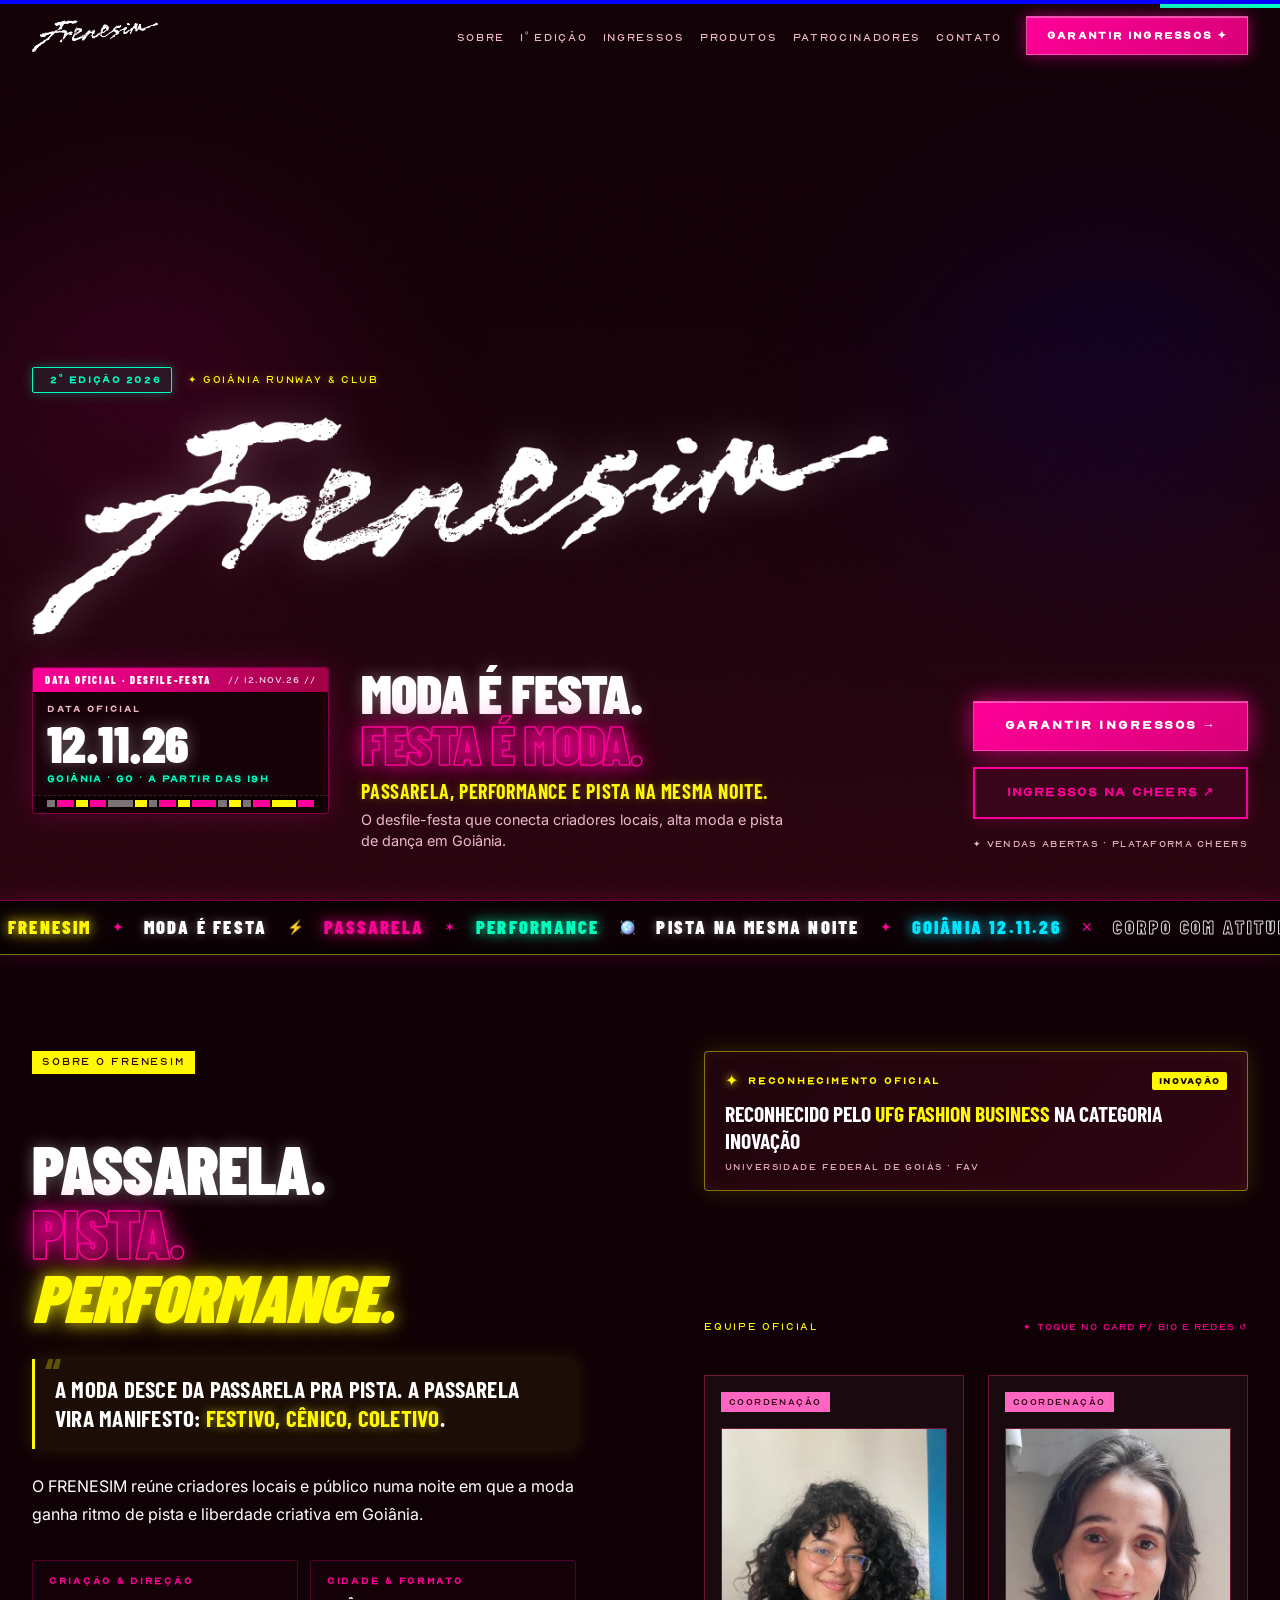
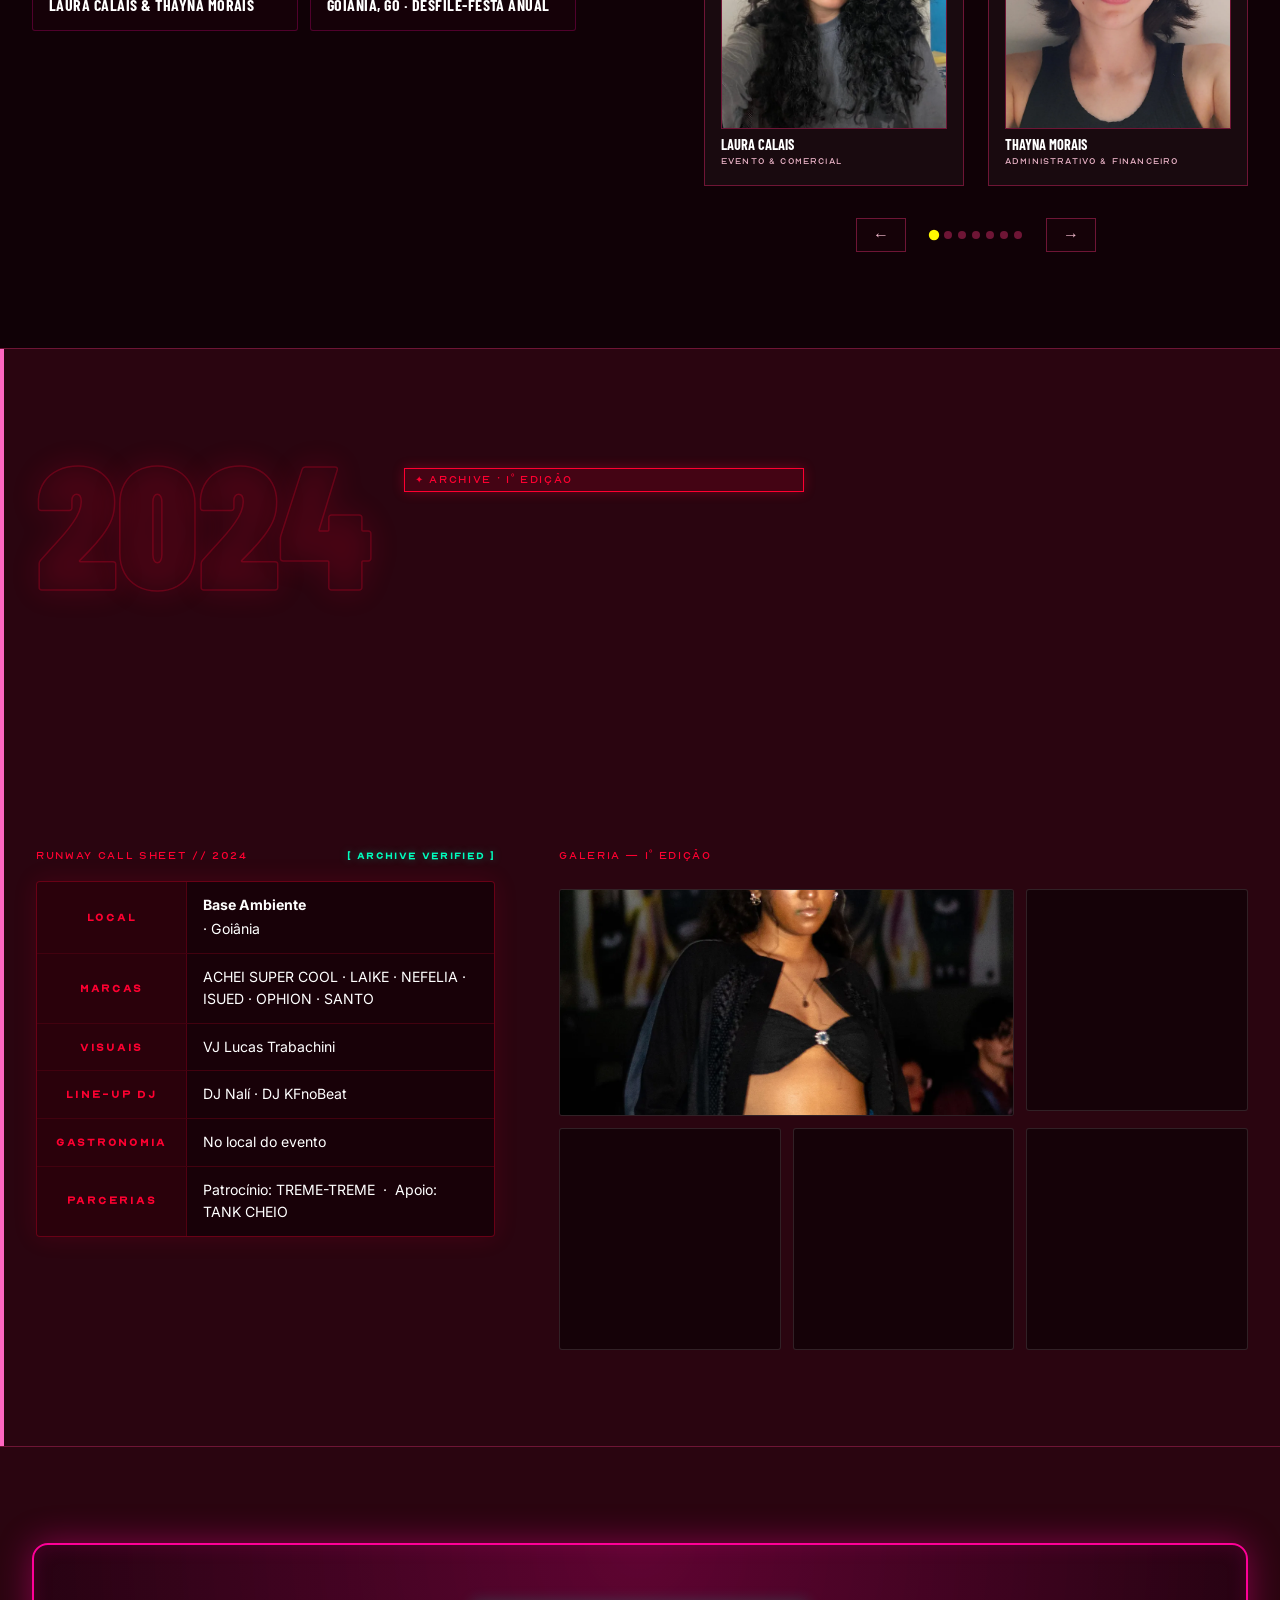
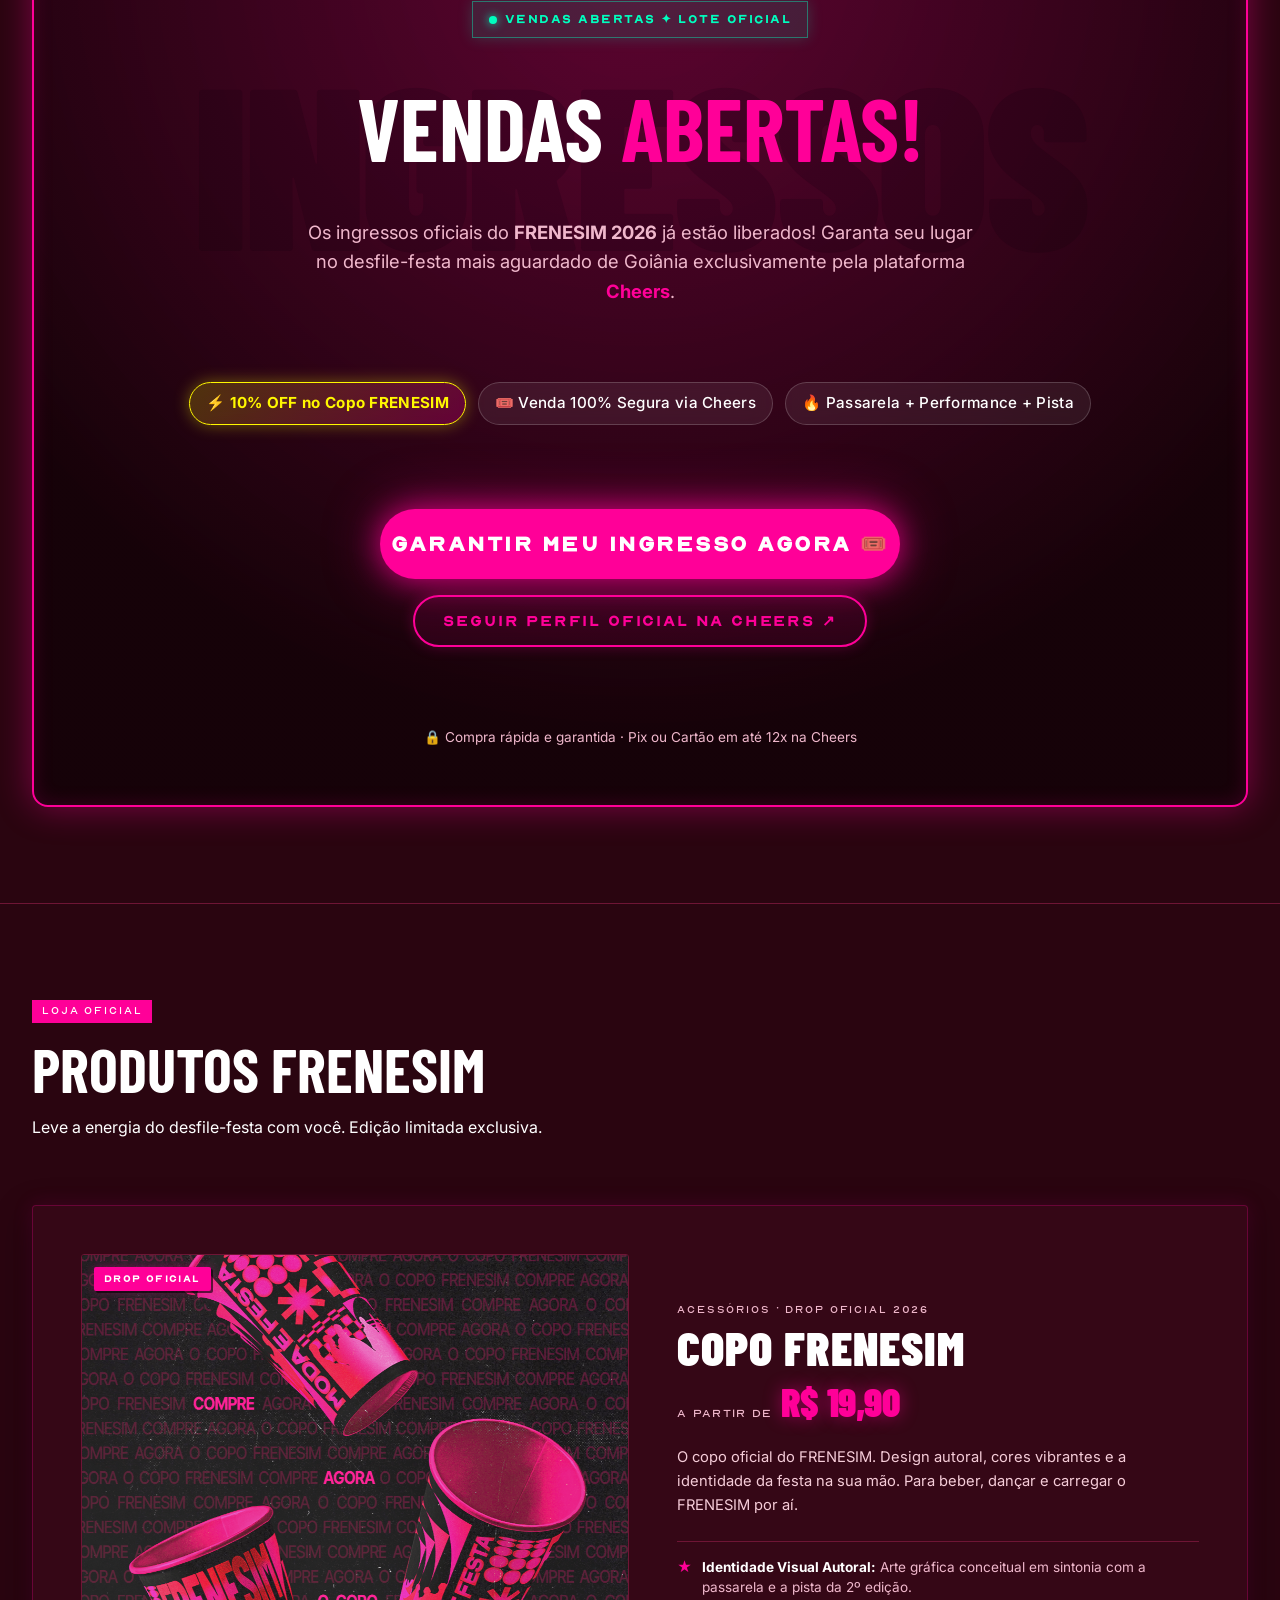
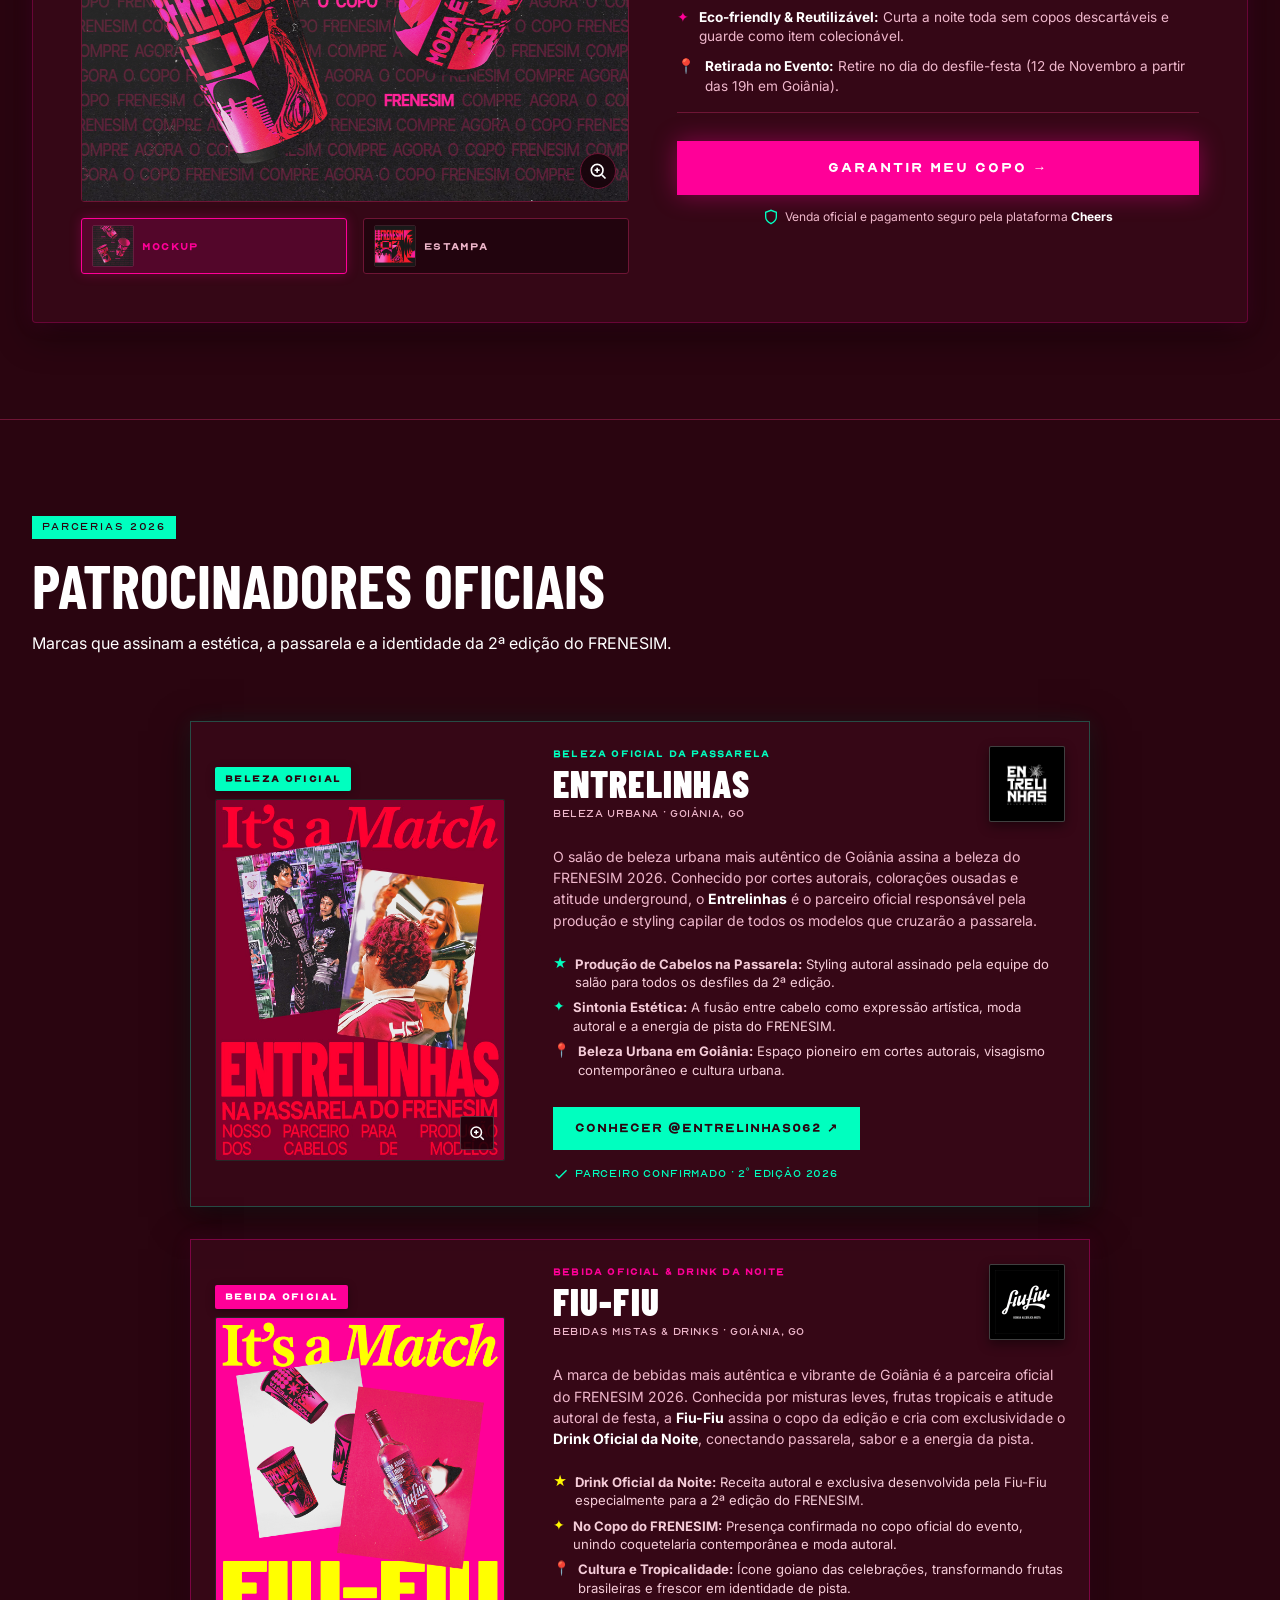
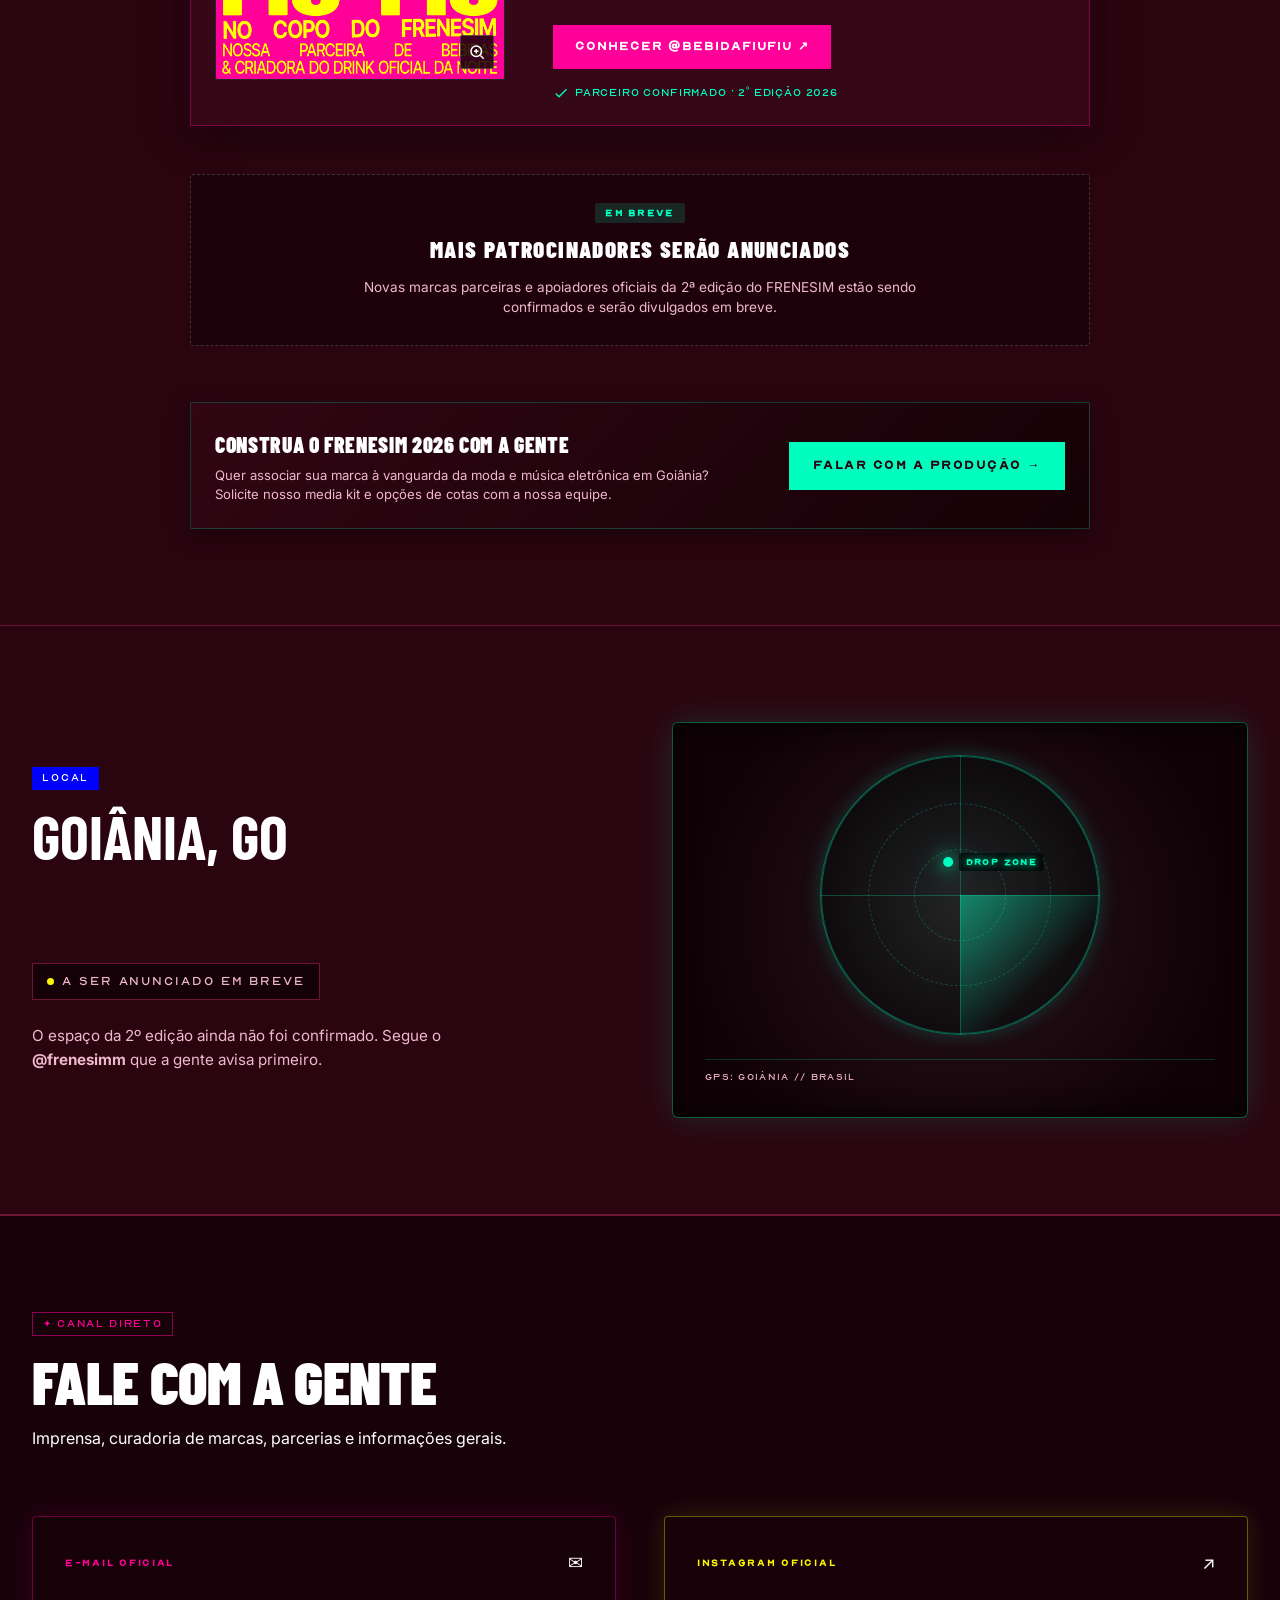
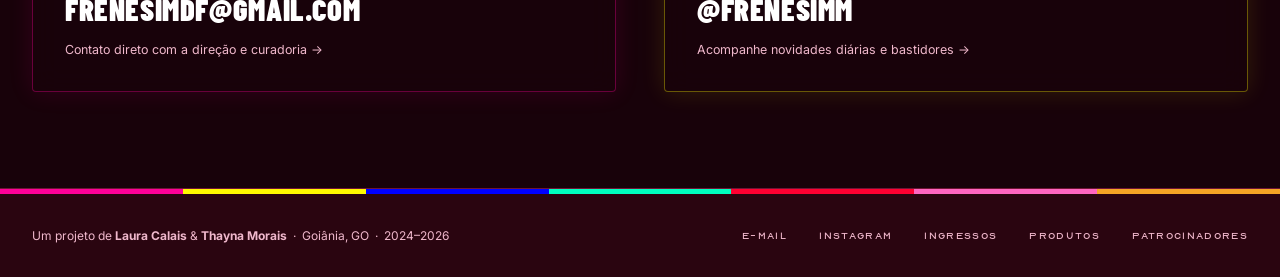
==== commit 74dcb5b7: "feat: add v3 design system styles and 35mm grain image assets" ====
--- a/index.html
+++ b/index.html
@@ -12,7 +12,7 @@
   <link href="https://fonts.googleapis.com/css2?family=Inter:wght@400;500;700&display=swap" rel="stylesheet" />
   <link rel="preload" as="image" href="assets/images/hero/banner-site-frenesim-capa.webp" fetchpriority="high" media="(max-width: 640px)" />
   <link rel="preload" as="image" href="assets/images/hero/banner-site-frenesim-capa.png" fetchpriority="high" media="(min-width: 641px)" />
-  <link rel="stylesheet" href="assets/css/style.css?v=39" />
+  <link rel="stylesheet" href="assets/css/style.css?v=40" />
 </head>
 <body>
 
--- a/assets/css/style.css
+++ b/assets/css/style.css
@@ -75,16 +75,20 @@
 
   /* Base — degradê atmosférico Bordô sofisticado */
   --bg: #2A0510;
-  --bg-dark: #150208;
-  --bg-deep: #1A030A;
+  --bg-dark: #120107;
+  --bg-deep: #180209;
   --bg-rich: #3D0719;
   --bg-light: #560B24;
-  --bg-gradient: radial-gradient(ellipse 90% 60% at 50% -10%, rgba(131, 0, 44, 0.45), transparent 70%),
-                 radial-gradient(circle at 90% 40%, rgba(91, 12, 38, 0.35), transparent 50%),
-                 radial-gradient(circle at 10% 70%, rgba(74, 10, 31, 0.4), transparent 50%),
-                 linear-gradient(180deg, #160209 0%, #2A0510 30%, #22040D 65%, #130107 100%);
-  --bg-2: #22040D;
-  --bg-card: rgba(74, 10, 31, 0.85); /* cards levemente mais claros com translucidez para o degradê */
+  --bg-gradient: 
+    radial-gradient(ellipse 90% 45% at 50% -5%, rgba(255, 0, 152, 0.20), transparent 65%),
+    radial-gradient(ellipse 65% 55% at 95% 28%, rgba(0, 0, 255, 0.16), transparent 60%),
+    radial-gradient(ellipse 70% 55% at 5% 62%, rgba(131, 0, 44, 0.45), transparent 65%),
+    radial-gradient(ellipse 60% 45% at 90% 82%, rgba(0, 255, 191, 0.14), transparent 60%),
+    radial-gradient(ellipse 80% 40% at 50% 102%, rgba(255, 248, 0, 0.12), transparent 70%),
+    radial-gradient(circle at 50% 50%, rgba(42, 5, 16, 0.65) 0%, rgba(18, 2, 8, 0.95) 75%, #0b0104 100%),
+    linear-gradient(180deg, #100106 0%, #1e030c 25%, #280410 50%, #1a0209 75%, #080003 100%);
+  --bg-2: #18020a;
+  --bg-card: rgba(58, 8, 24, 0.75); /* cards translúcidos com profundidade */
   --bg-input: #4A0A1F;
   --branco: #FFFFFF;
   --cinza-1: #150208; /* escureci ainda mais o cinza-1 caso seja usado para sombras */
@@ -173,7 +177,7 @@
 }
 
 body {
-  background-color: #160209;
+  background-color: #100106;
   background-image: var(--bg-gradient);
   background-attachment: fixed;
   background-size: cover;
@@ -187,19 +191,20 @@
   min-height: 100vh;
 }
 
-/* Camada marcante de textura / granulação analógica de poster */
+/* Camada cinematográfica 35mm — Granulação analógica fotográfica de alta definição */
 body::before {
   content: '';
   position: fixed;
   inset: 0;
   width: 100%;
   height: 100%;
-  background-image: url("data:image/svg+xml,%3Csvg viewBox='0 0 256 256' xmlns='http://www.w3.org/2000/svg'%3E%3Cfilter id='noiseFilter'%3E%3CfeTurbulence type='fractalNoise' baseFrequency='0.65' numOctaves='3' stitchTiles='stitch'/%3E%3CfeColorMatrix type='matrix' values='1 0 0 0 0  0 1 0 0 0  0 0 1 0 0  0 0 0 1.2 0'/%3E%3C/filter%3E%3Crect width='100%25' height='100%25' filter='url(%23noiseFilter)' opacity='0.12'/%3E%3C/svg%3E");
+  background-image: url('../images/grain-35mm.png');
   background-repeat: repeat;
-  background-size: 180px 180px;
+  background-size: 220px 220px;
   pointer-events: none;
   z-index: 9999;
   mix-blend-mode: overlay;
+  opacity: 0.38;
 }
 
 /* Animações Neon Sutis / Respiração Noturna */
@@ -1525,34 +1530,23 @@
 }
 
 /* -------------------
-   13. SOBRE — Cor: Amarelo principal
+   13. SEÇÕES — Fundos Translúcidos Integrados à Atmosfera Noturna
    ------------------- */
-#sobre {
-  background: var(--bg);
-}
-
-#primeira-edicao {
-  background: var(--bg);
-}
-
-#ingressos {
-  background: var(--bg);
-}
-
-#edital {
-  background: var(--bg);
-}
-
-#patrocinadores {
-  background: var(--bg);
-}
-
+#sobre,
+#primeira-edicao,
+#ingressos,
+#produtos,
+#edital,
+#edital-modelos,
+#patrocinadores,
 #local {
-  background: var(--bg);
+  background: transparent;
 }
 
 #contato {
-  background: var(--bg);
+  background: rgba(14, 1, 6, 0.45);
+  backdrop-filter: blur(8px);
+  -webkit-backdrop-filter: blur(8px);
 }
 
 .sobre-grid {
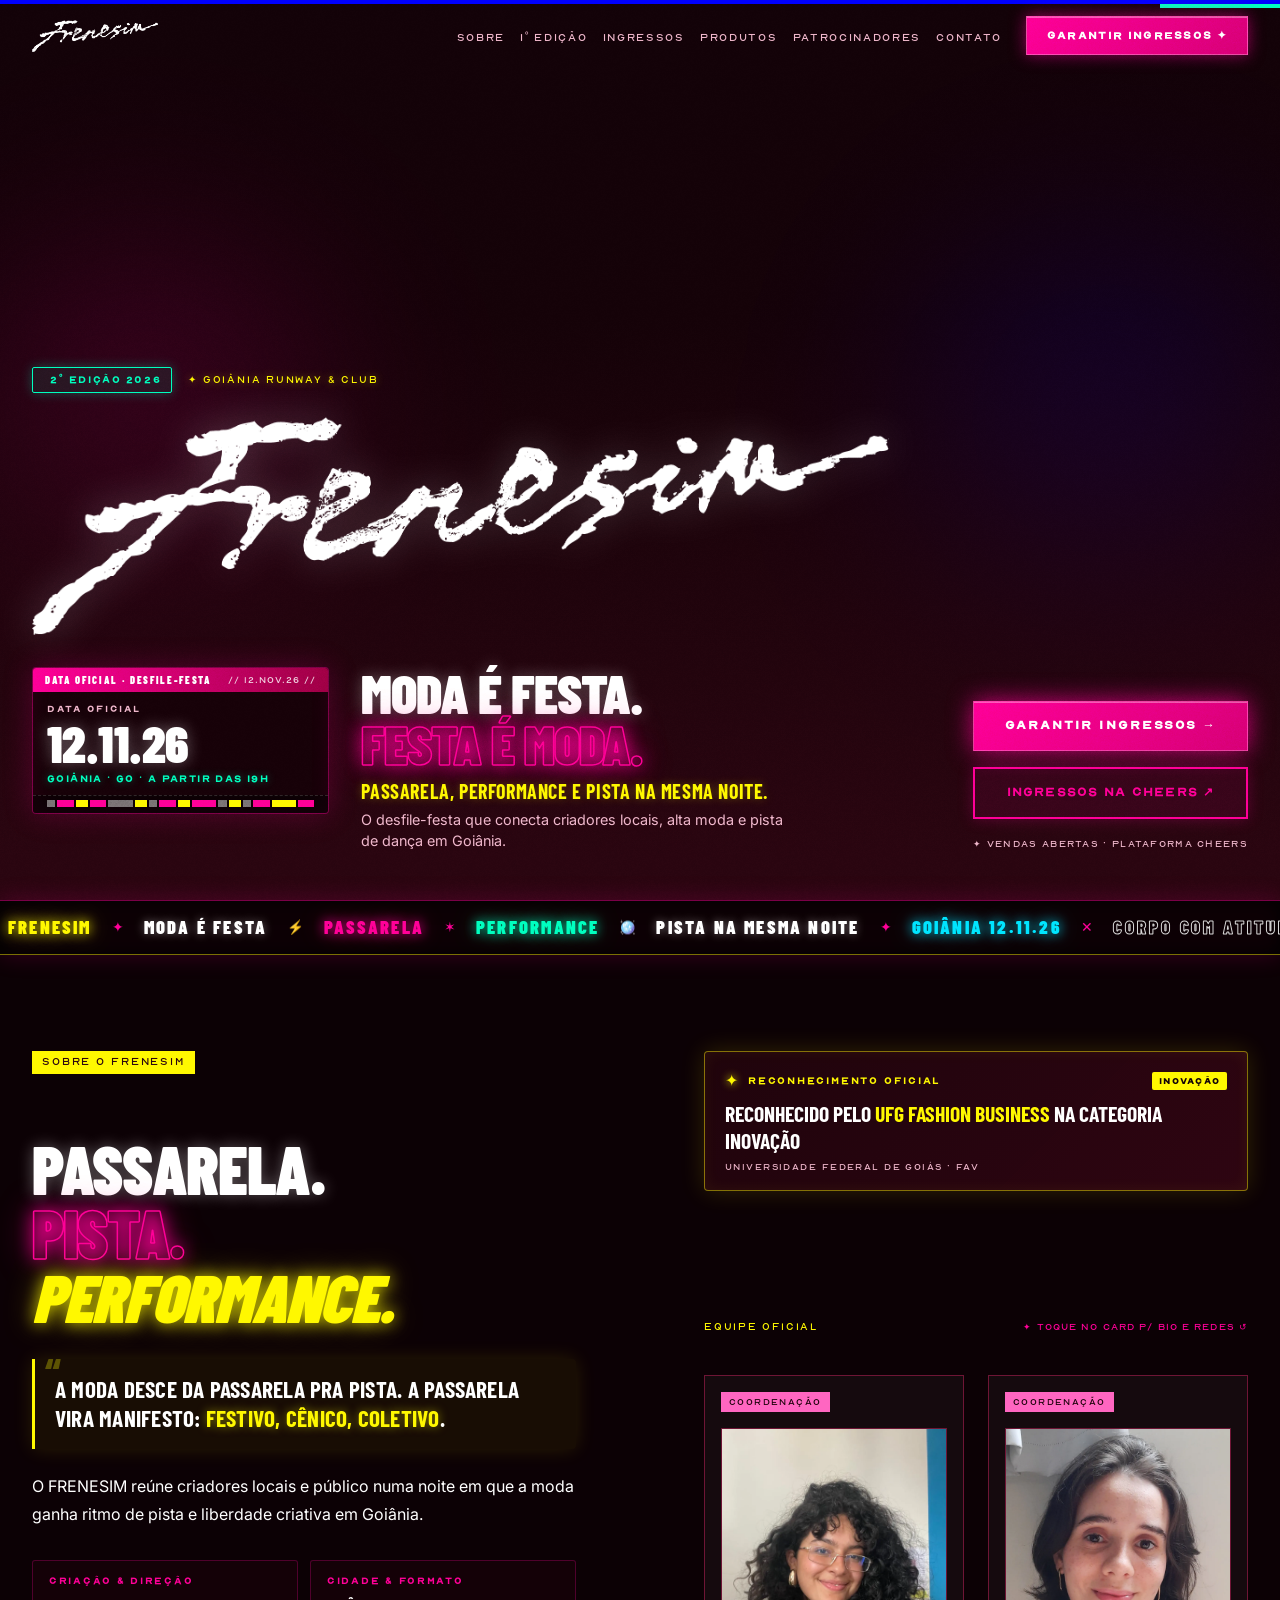
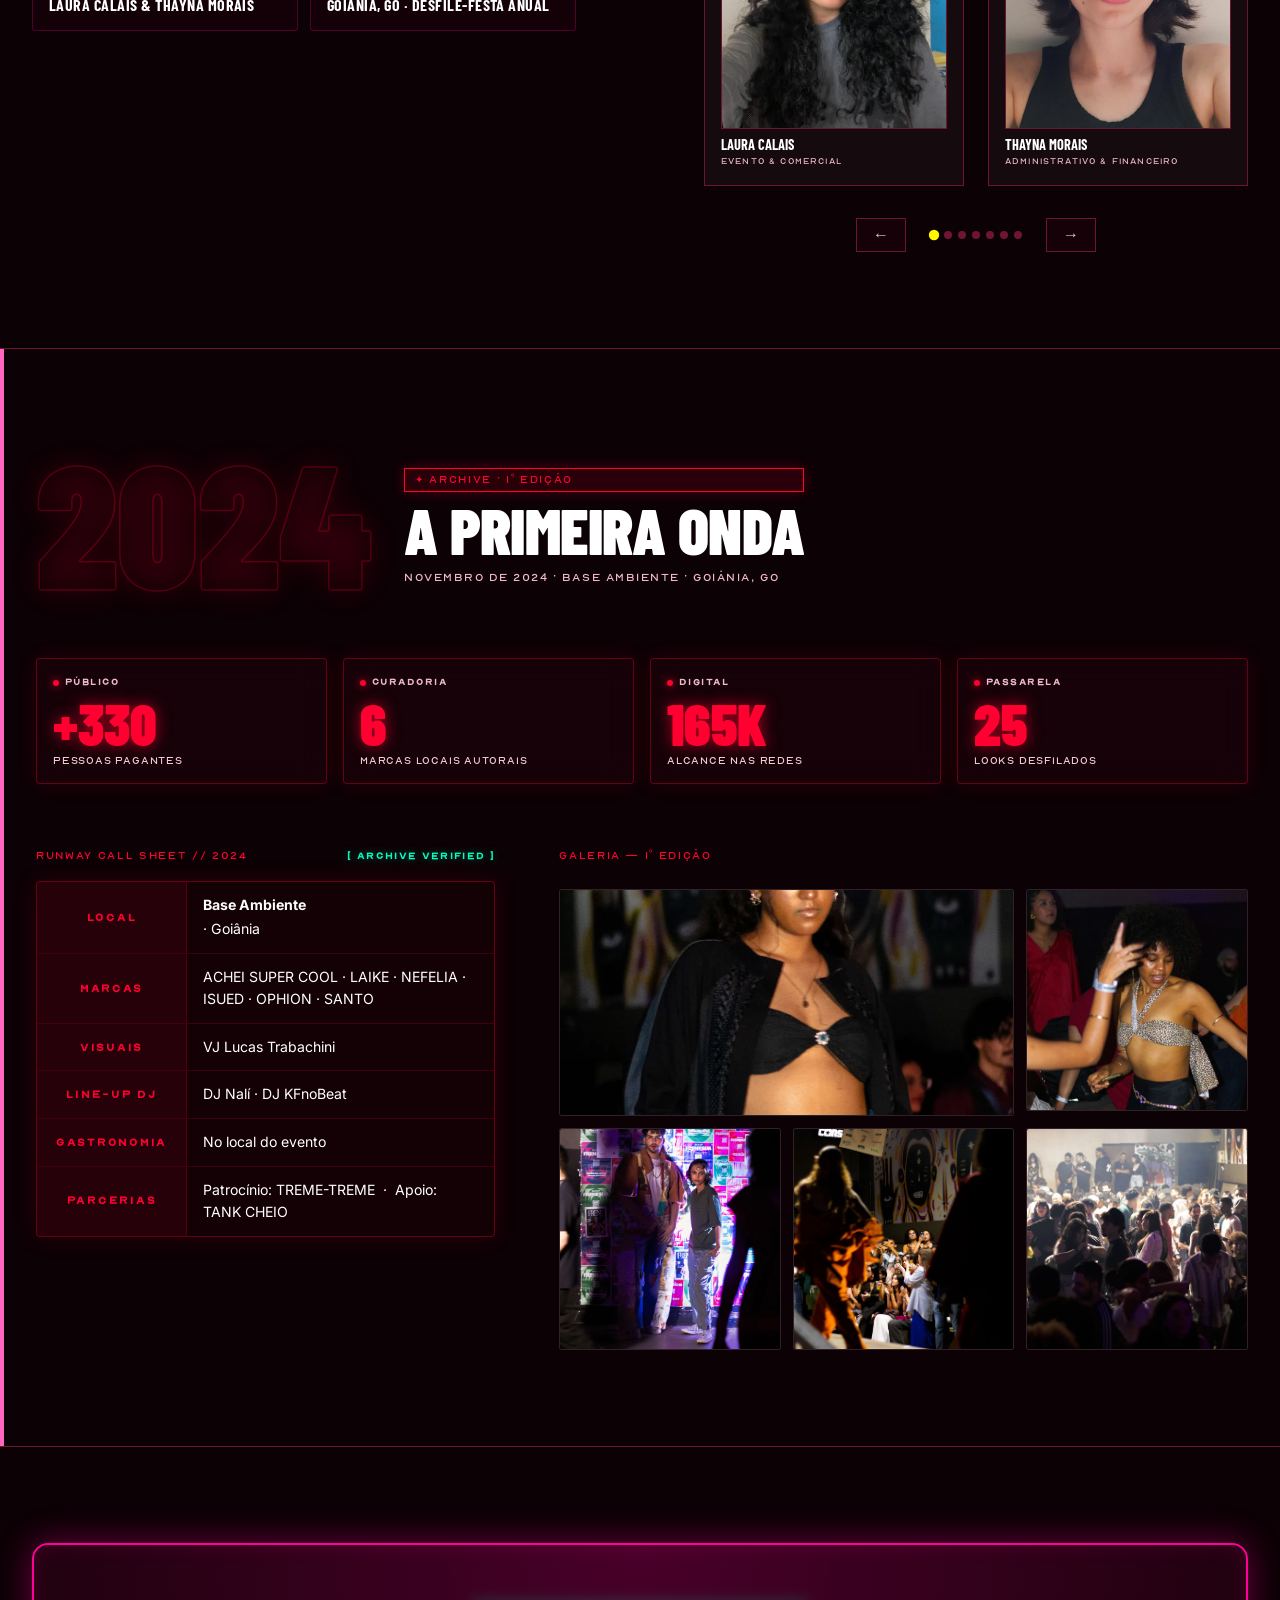
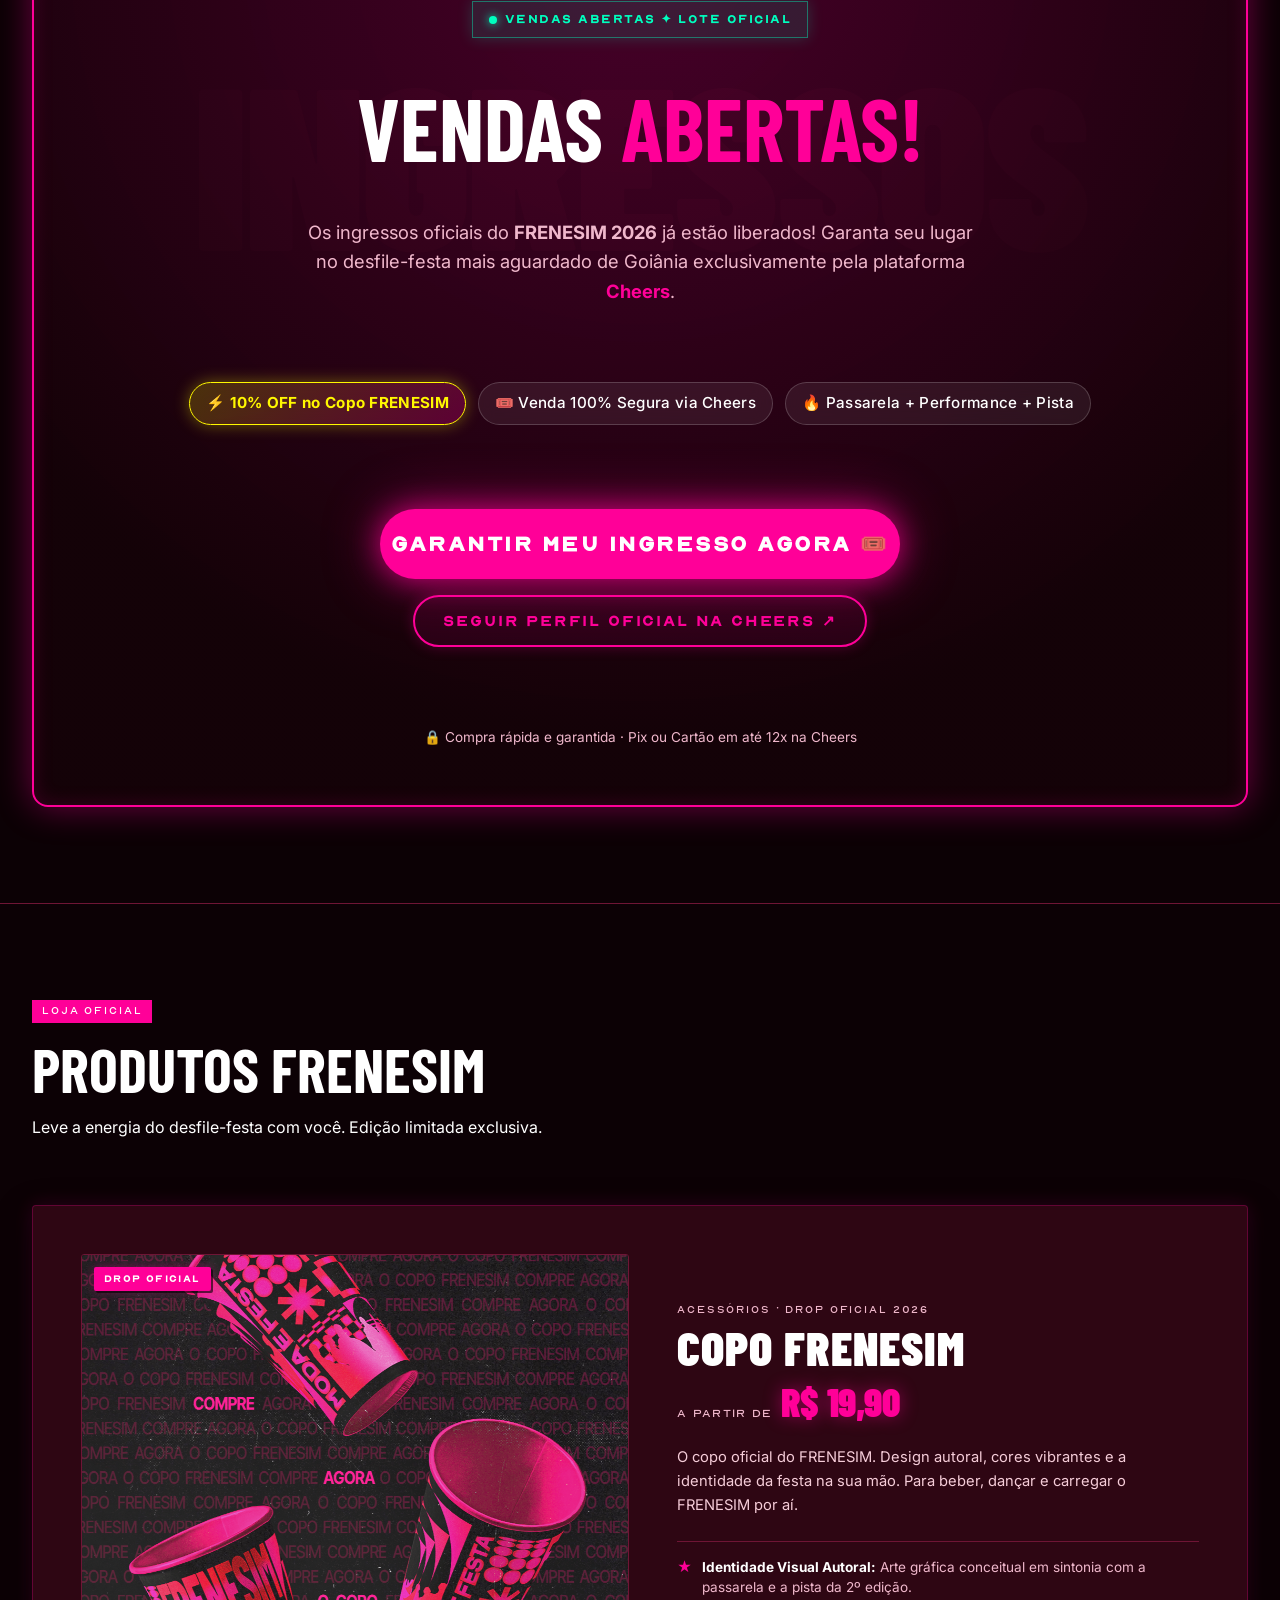
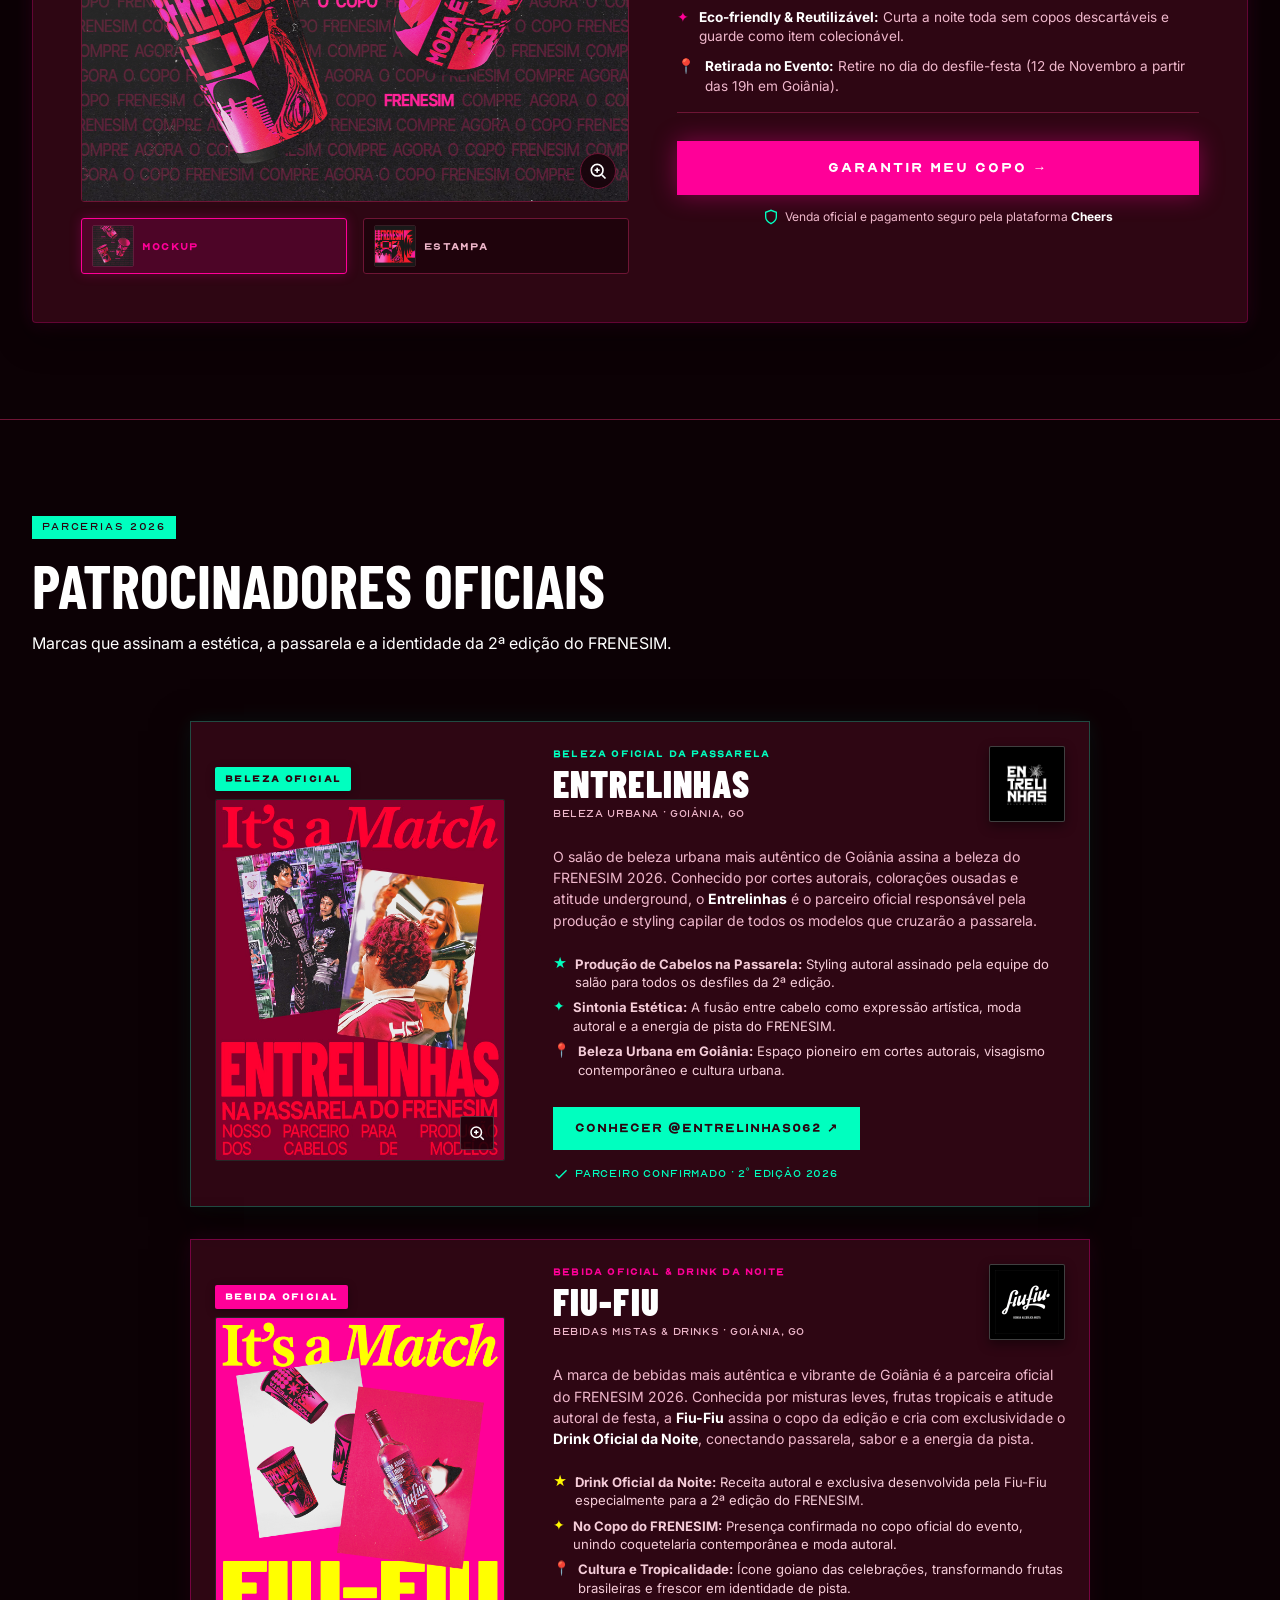
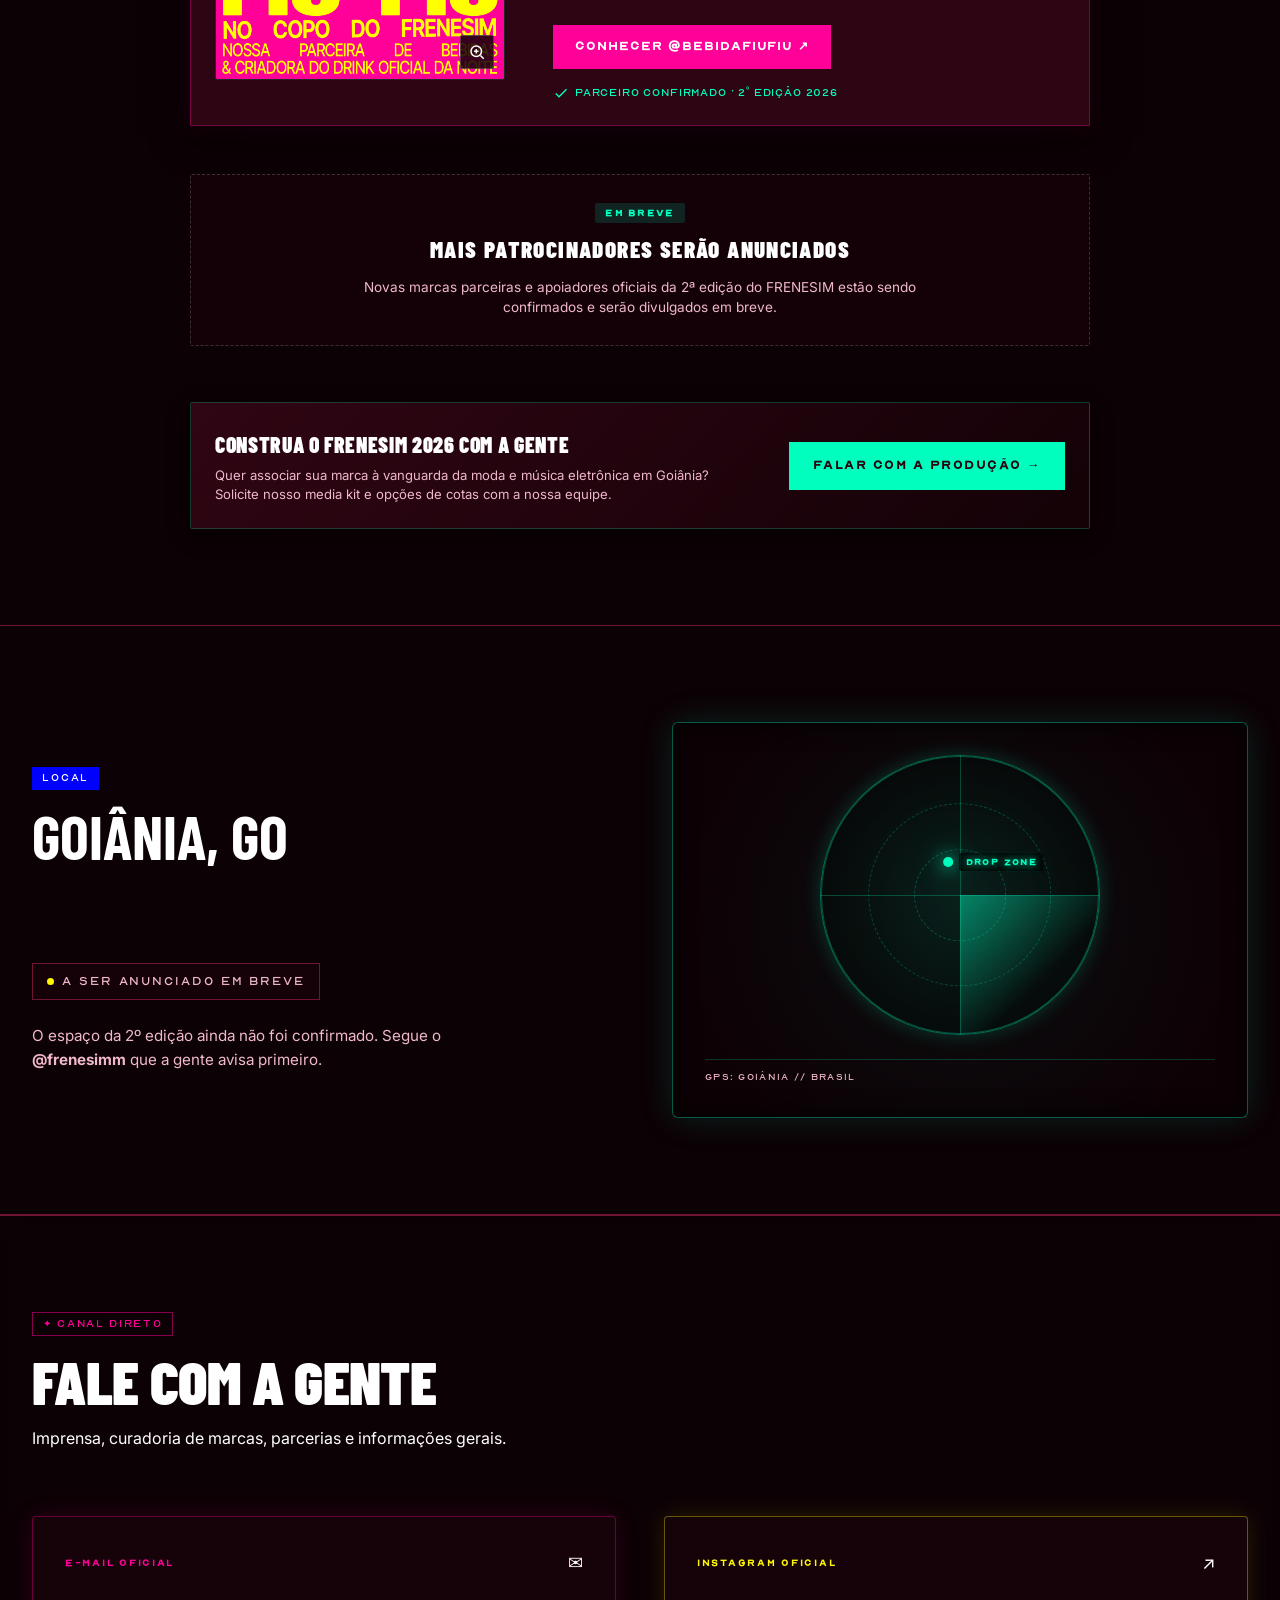
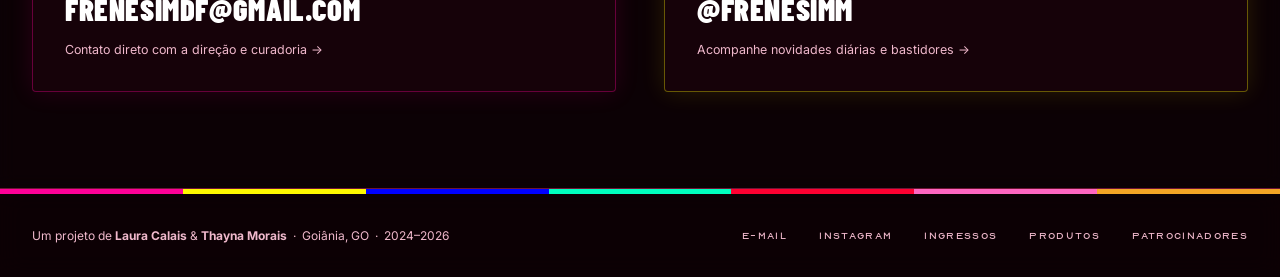
==== commit 47fa777f: "feat: add main stylesheet with custom design system tokens and typography" ====
--- a/index.html
+++ b/index.html
@@ -12,7 +12,7 @@
   <link href="https://fonts.googleapis.com/css2?family=Inter:wght@400;500;700&display=swap" rel="stylesheet" />
   <link rel="preload" as="image" href="assets/images/hero/banner-site-frenesim-capa.webp" fetchpriority="high" media="(max-width: 640px)" />
   <link rel="preload" as="image" href="assets/images/hero/banner-site-frenesim-capa.png" fetchpriority="high" media="(min-width: 641px)" />
-  <link rel="stylesheet" href="assets/css/style.css?v=40" />
+  <link rel="stylesheet" href="assets/css/style.css?v=41" />
 </head>
 <body>
 
--- a/assets/css/style.css
+++ b/assets/css/style.css
@@ -177,10 +177,7 @@
 }
 
 body {
-  background-color: #100106;
-  background-image: var(--bg-gradient);
-  background-attachment: fixed;
-  background-size: cover;
+  background-color: #0c0105;
   color: var(--branco);
   font-family: var(--font-body);
   font-size: 16px;
@@ -191,20 +188,41 @@
   min-height: 100vh;
 }
 
+/* Camada atmosférica de névoa e luzes volumétricas de passarela (Fixed Full-Page) */
+body::after {
+  content: '';
+  position: fixed;
+  inset: 0;
+  width: 100vw;
+  height: 100vh;
+  background-color: #0c0105;
+  background-image: 
+    radial-gradient(ellipse 90% 45% at 50% -5%, rgba(255, 0, 152, 0.22), transparent 65%),
+    radial-gradient(ellipse 65% 55% at 95% 28%, rgba(0, 0, 255, 0.18), transparent 60%),
+    radial-gradient(ellipse 70% 55% at 5% 62%, rgba(131, 0, 44, 0.48), transparent 65%),
+    radial-gradient(ellipse 60% 45% at 90% 82%, rgba(0, 255, 191, 0.15), transparent 60%),
+    radial-gradient(ellipse 80% 40% at 50% 102%, rgba(255, 248, 0, 0.12), transparent 70%),
+    radial-gradient(circle at 50% 50%, rgba(42, 5, 16, 0.7) 0%, rgba(18, 2, 8, 0.95) 75%, #080003 100%),
+    linear-gradient(180deg, #100106 0%, #1e030c 25%, #280410 50%, #1a0209 75%, #080003 100%);
+  background-size: cover;
+  pointer-events: none;
+  z-index: -2;
+}
+
 /* Camada cinematográfica 35mm — Granulação analógica fotográfica de alta definição */
 body::before {
   content: '';
   position: fixed;
   inset: 0;
-  width: 100%;
-  height: 100%;
+  width: 100vw;
+  height: 100vh;
   background-image: url('../images/grain-35mm.png');
   background-repeat: repeat;
-  background-size: 220px 220px;
+  background-size: 180px 180px;
   pointer-events: none;
   z-index: 9999;
   mix-blend-mode: overlay;
-  opacity: 0.38;
+  opacity: 0.45;
 }
 
 /* Animações Neon Sutis / Respiração Noturna */
@@ -2126,7 +2144,7 @@
    14. SEÇÃO 1ª EDIÇÃO — Cor: Rosa claro principal
    ------------------- */
 #primeira-edicao {
-  background: var(--bg);
+  background: transparent;
   border-top: 4px solid var(--rosa);
   /* border-top no mobile — não rouba largura */
 }
@@ -2493,7 +2511,7 @@
    15. INGRESSOS — Cor: Magenta principal
    ------------------- */
 #ingressos {
-  background: var(--bg);
+  background: transparent;
   position: relative;
   overflow: hidden;
   isolation: isolate;
@@ -2645,7 +2663,7 @@
    15.5 PRODUTOS — Cor: Magenta principal
    ------------------- */
 #produtos {
-  background: var(--bg);
+  background: transparent;
   position: relative;
 }
 
@@ -2963,7 +2981,7 @@
    16. PATROCINADORES — Cor: Verde principal, apoio: Magenta
    ------------------- */
 #patrocinadores {
-  background: var(--bg);
+  background: transparent;
   position: relative;
   overflow: hidden;
   width: 100%;
@@ -3459,7 +3477,7 @@
    19. LOCAL — Cor: Azul (repetida)
    ------------------- */
 #local {
-  background: var(--bg);
+  background: transparent;
 }
 
 /* =====================================================
@@ -3639,7 +3657,7 @@
    CONTATO — DIRECT CHANNELS
    ===================================================== */
 #contato {
-  background: var(--bg-2);
+  background: transparent;
   border-top: 1px solid var(--cinza-2);
 }
 
@@ -3745,7 +3763,9 @@
 
 /* Footer */
 footer {
-  background: var(--bg);
+  background: rgba(12, 1, 5, 0.75);
+  backdrop-filter: blur(12px);
+  -webkit-backdrop-filter: blur(12px);
   border-top: 1px solid var(--cinza-2);
 }
 
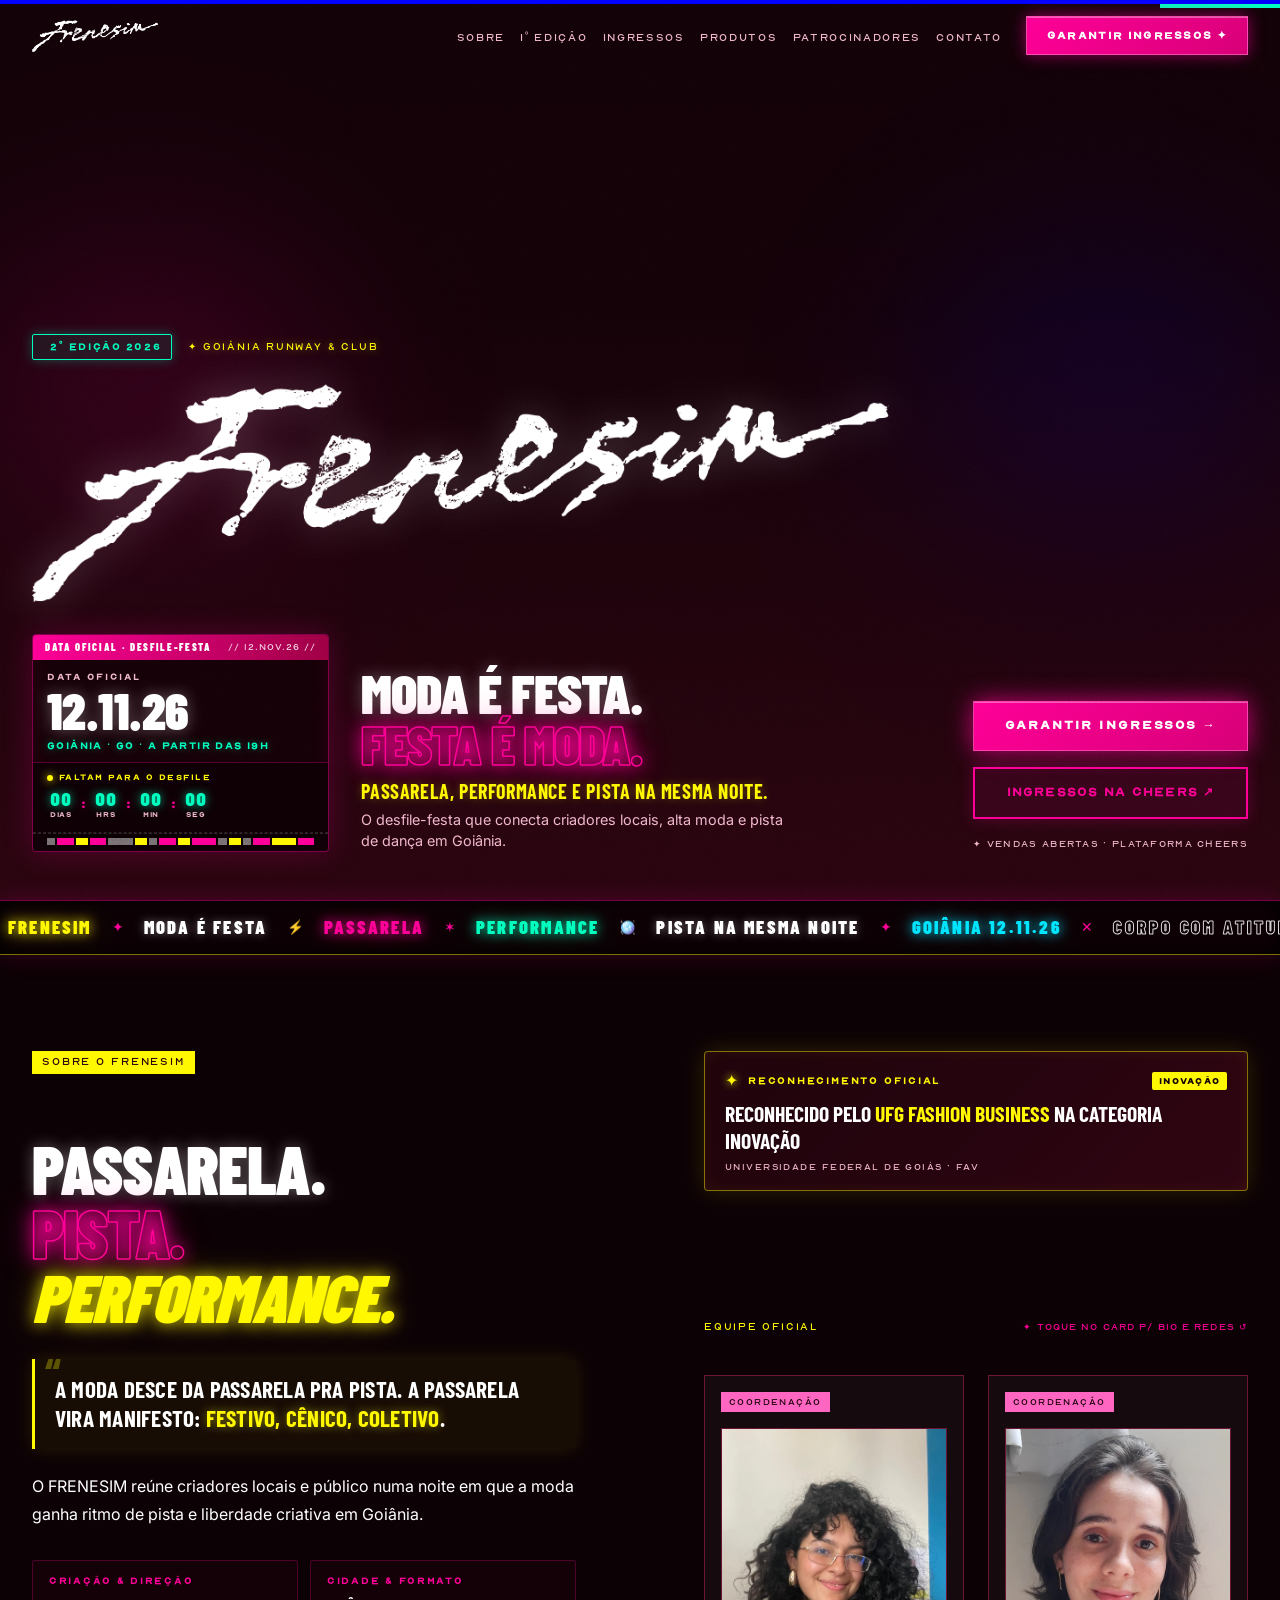
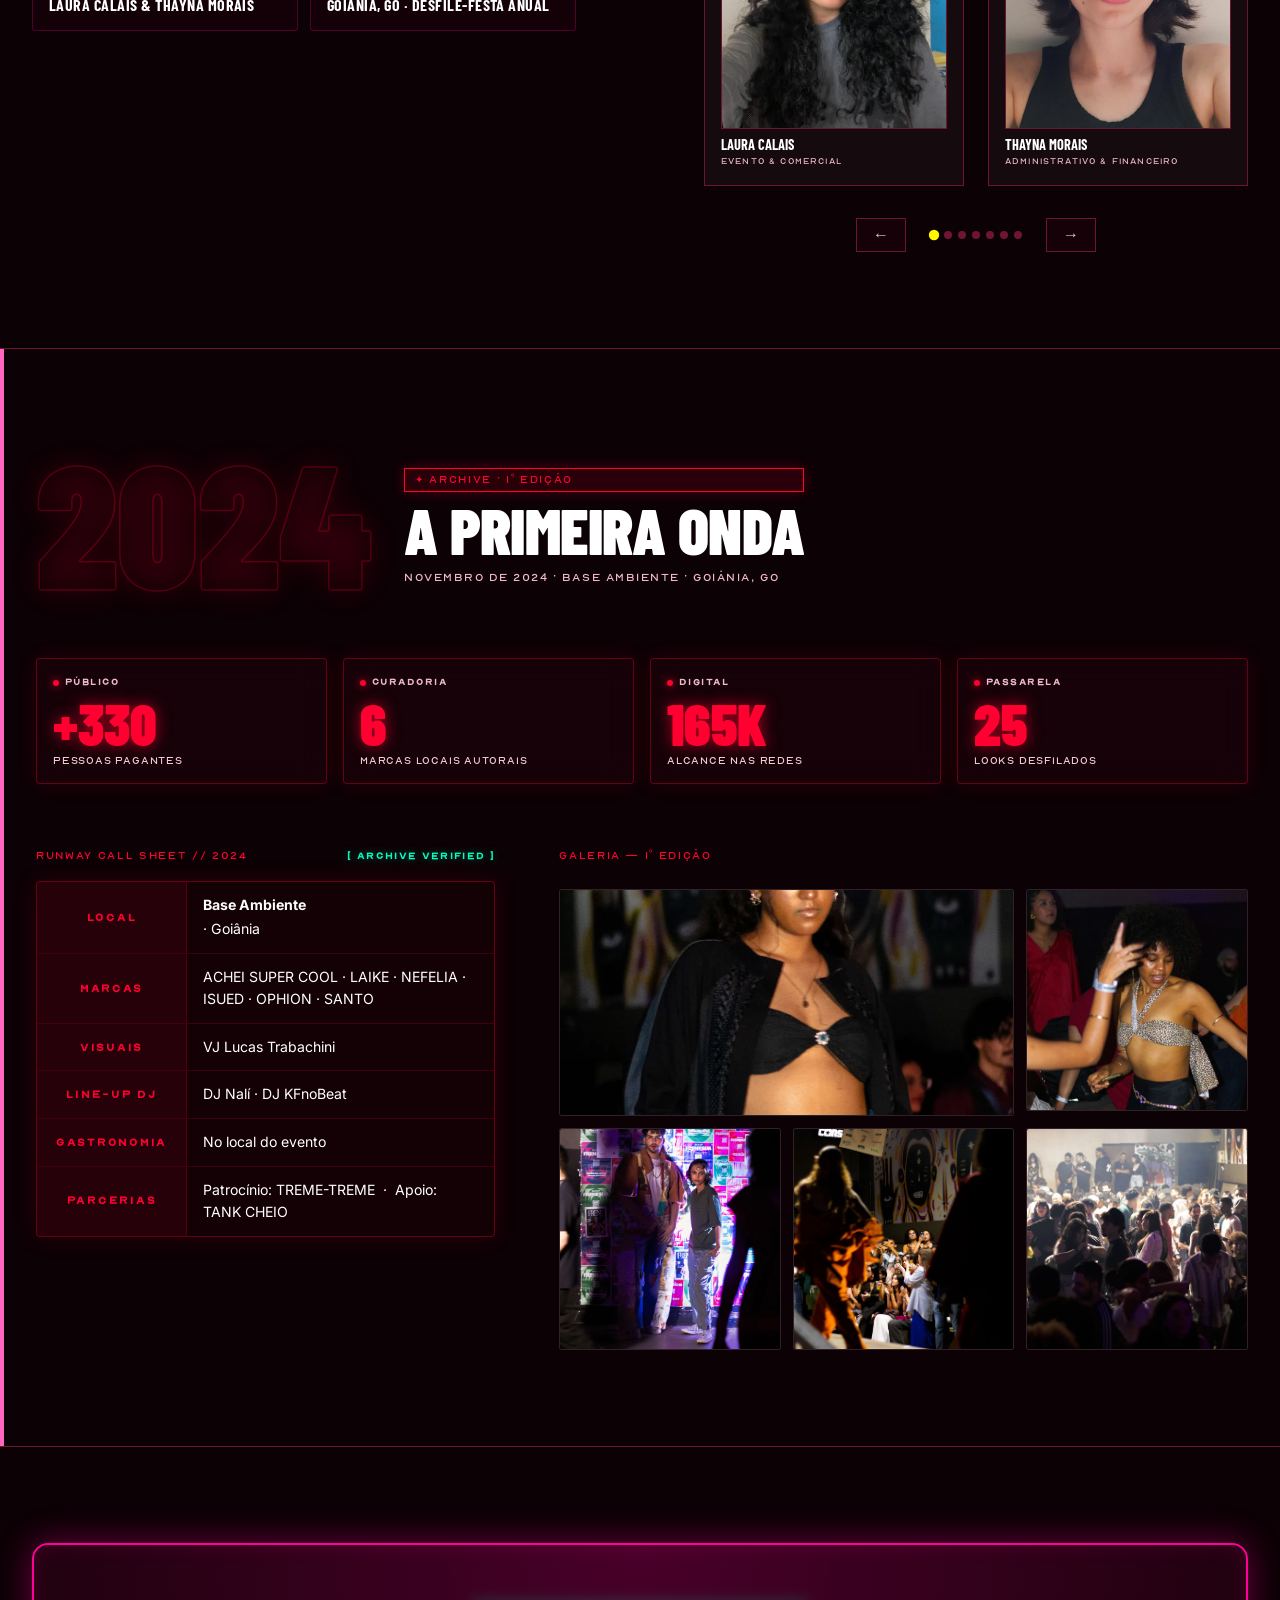
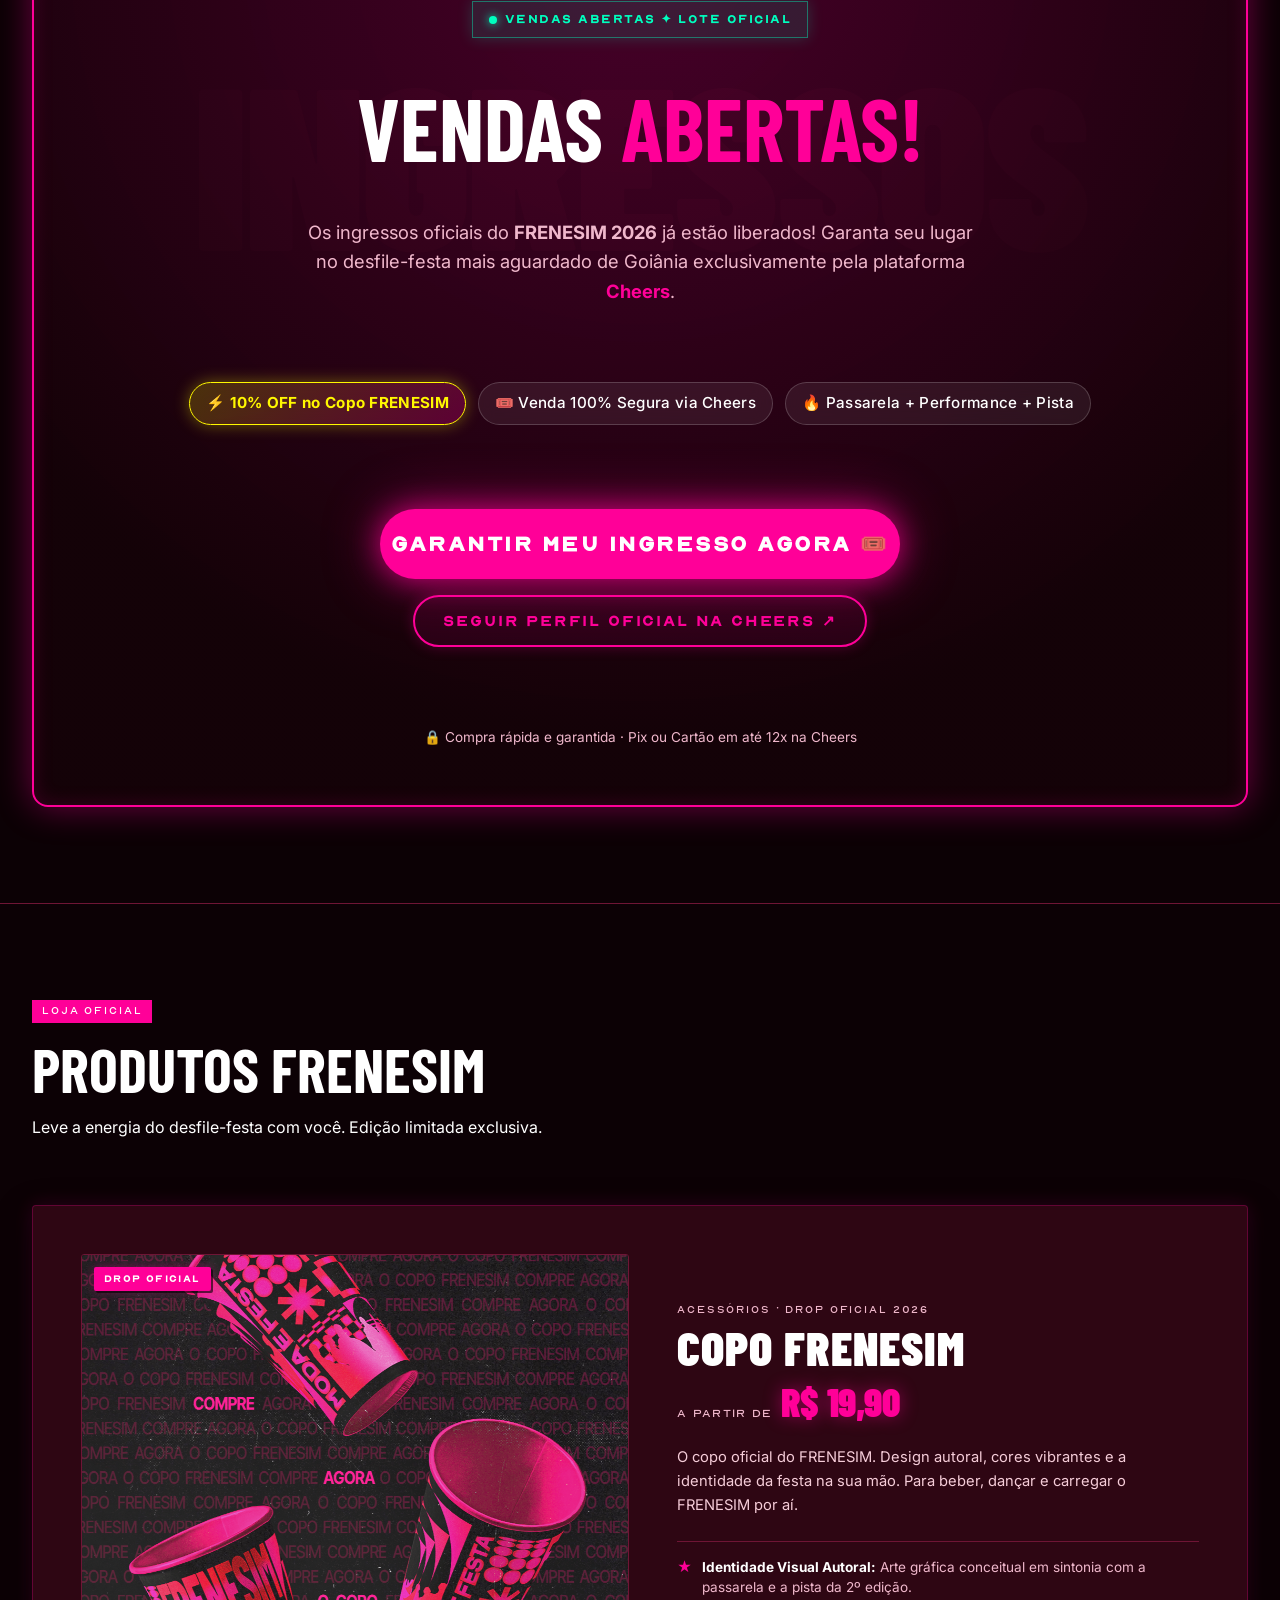
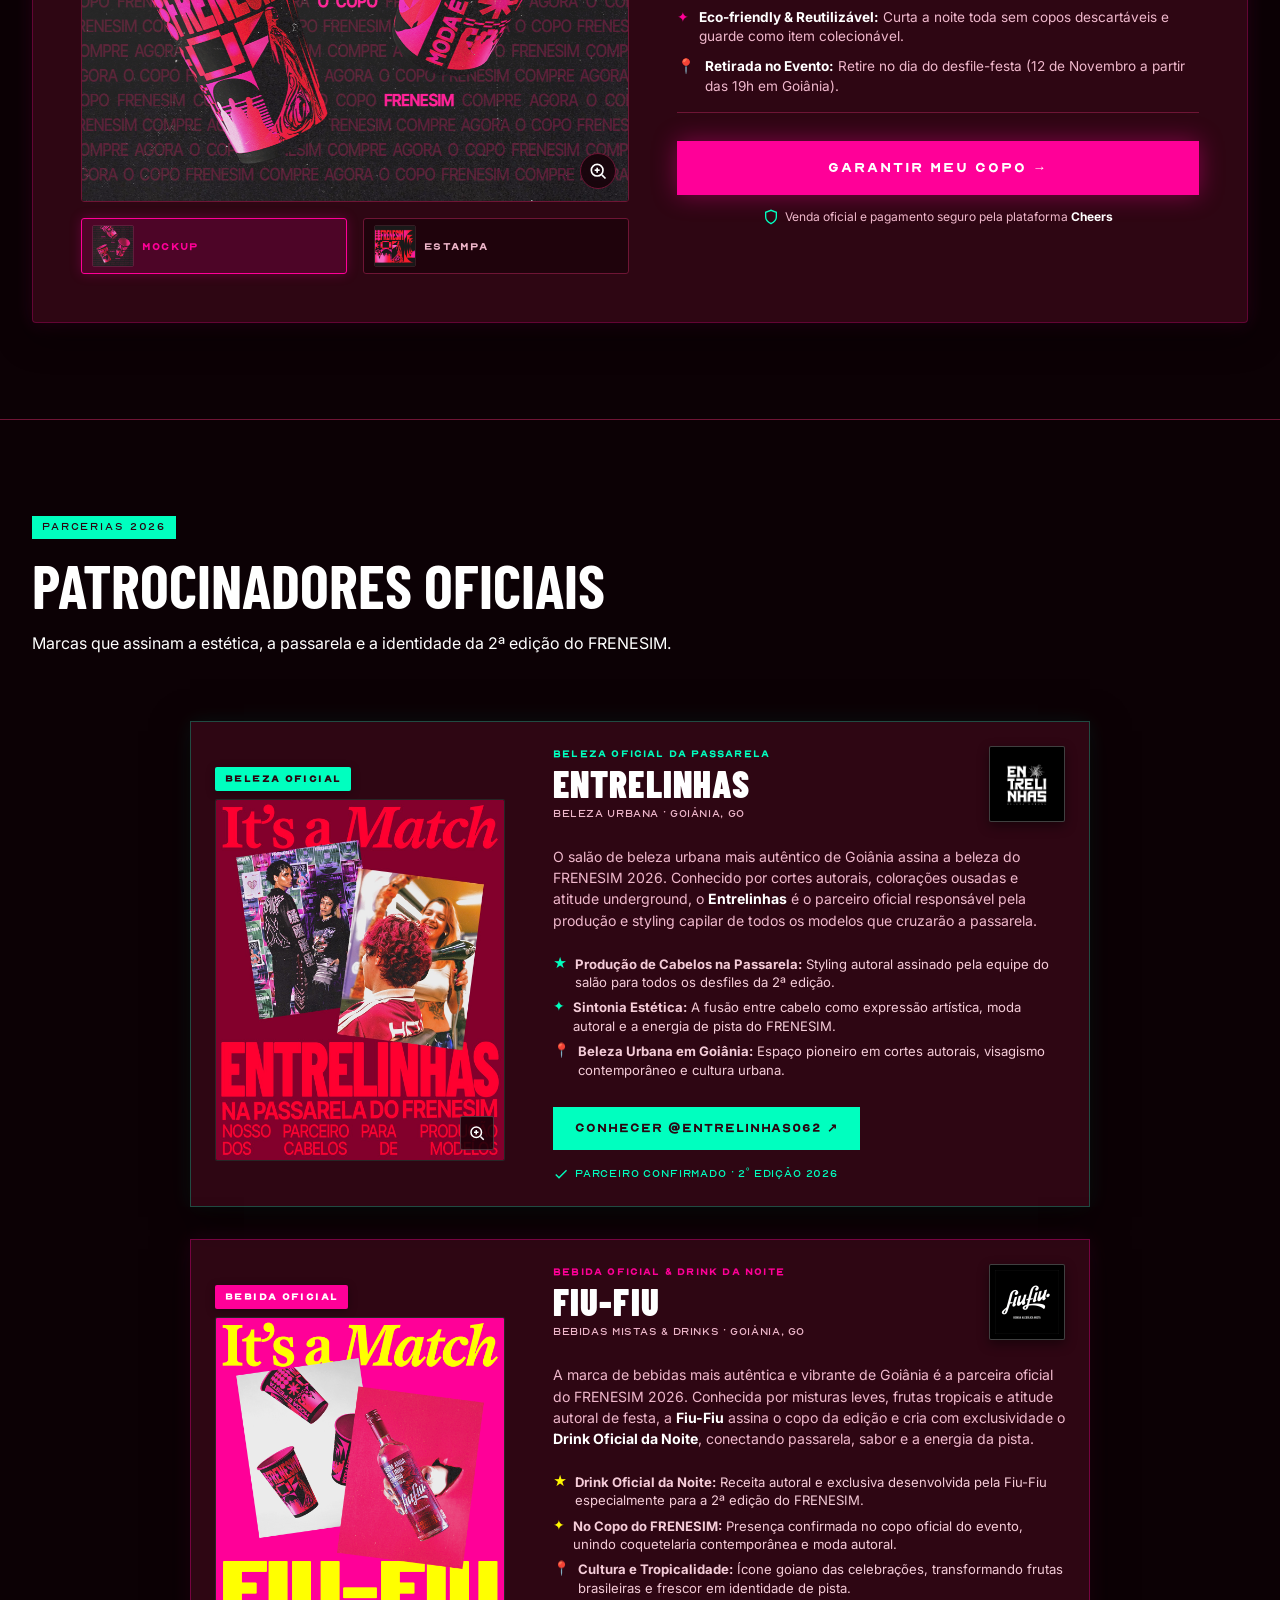
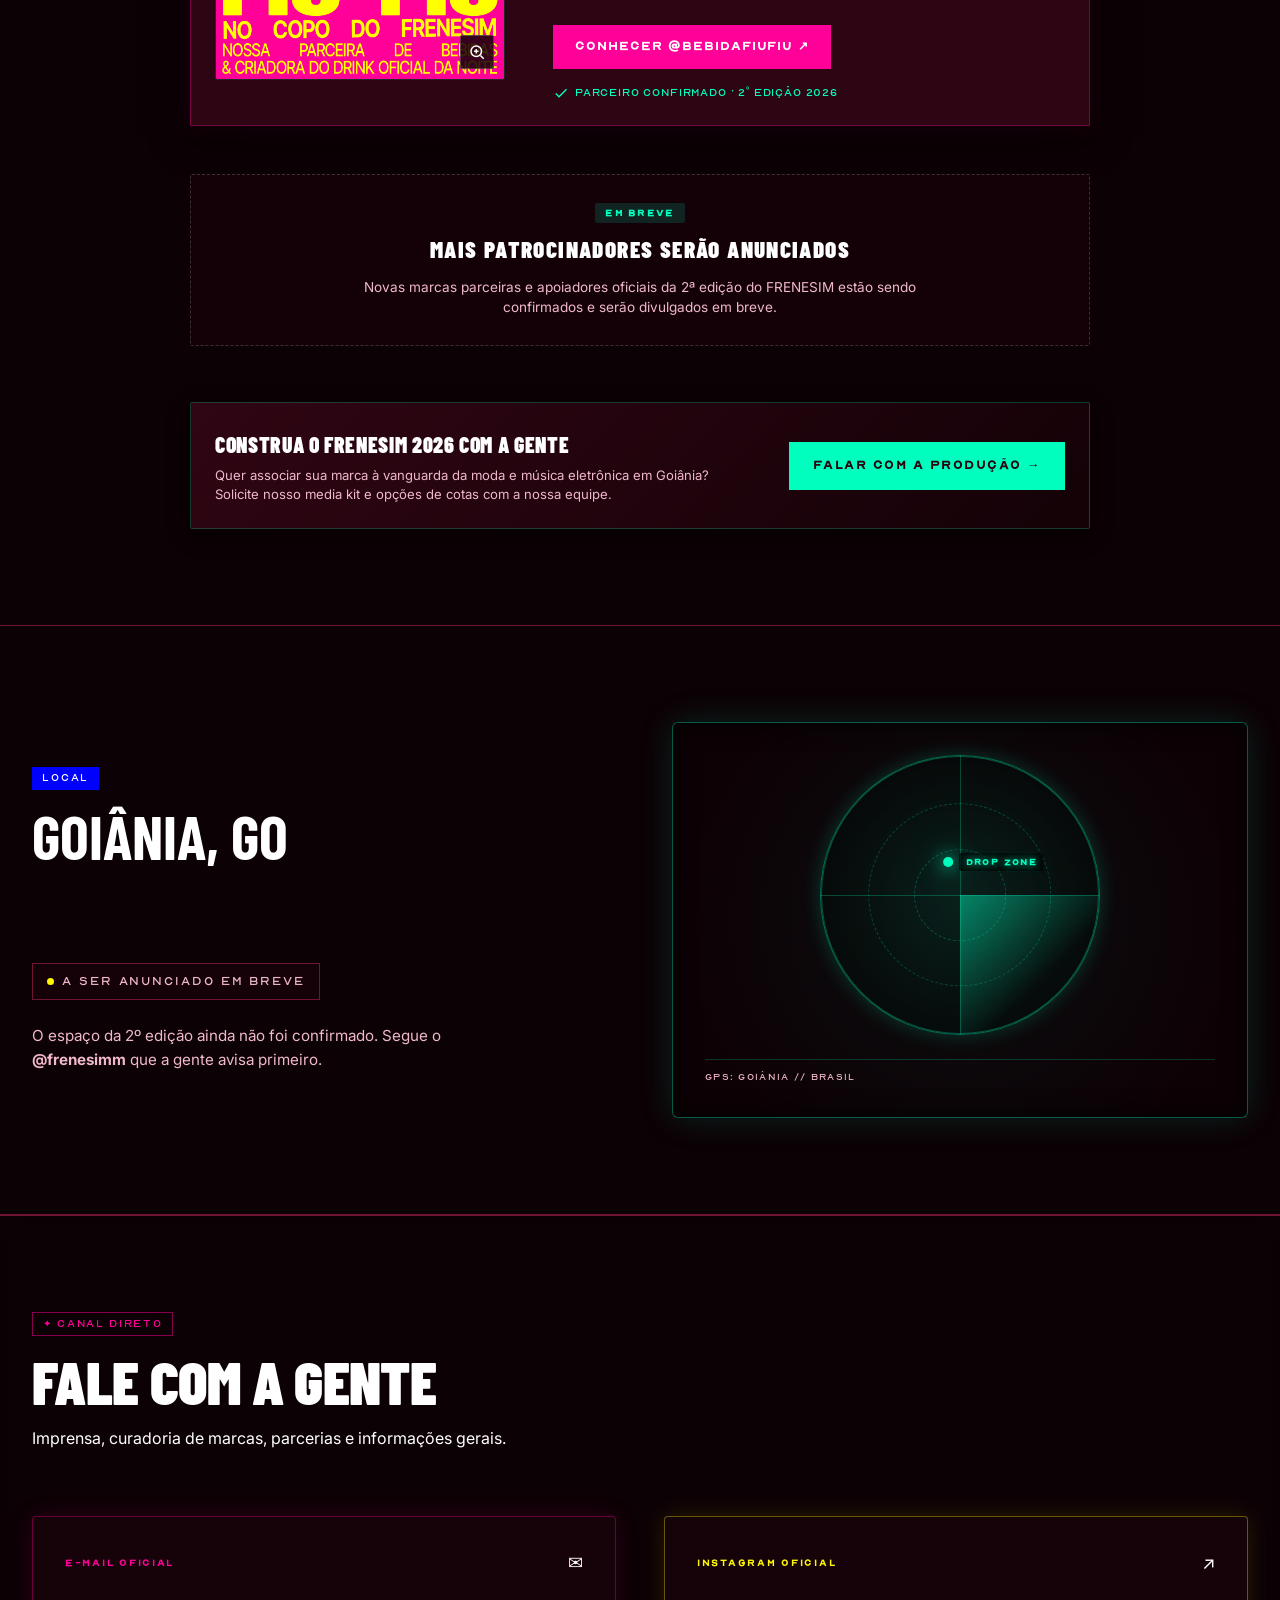
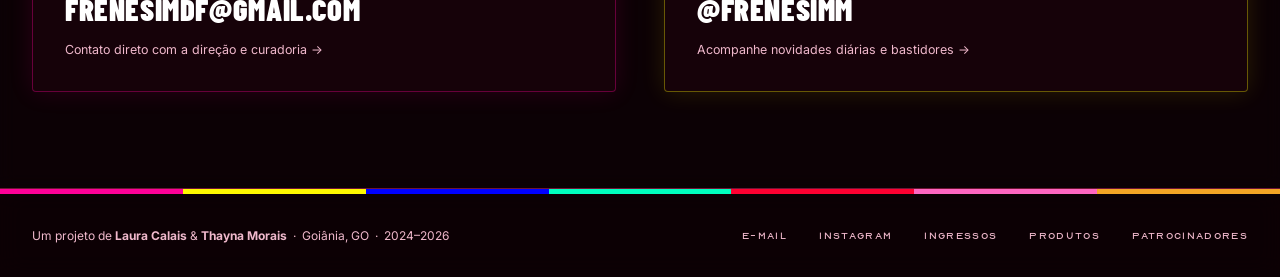
==== commit 45ad4cb4: "feat: add digital neon countdown timer to hero pass for event date" ====
--- a/index.html
+++ b/index.html
@@ -12,7 +12,7 @@
   <link href="https://fonts.googleapis.com/css2?family=Inter:wght@400;500;700&display=swap" rel="stylesheet" />
   <link rel="preload" as="image" href="assets/images/hero/banner-site-frenesim-capa.webp" fetchpriority="high" media="(max-width: 640px)" />
   <link rel="preload" as="image" href="assets/images/hero/banner-site-frenesim-capa.png" fetchpriority="high" media="(min-width: 641px)" />
-  <link rel="stylesheet" href="assets/css/style.css?v=41" />
+  <link rel="stylesheet" href="assets/css/style.css?v=42" />
 </head>
 <body>
 
@@ -114,6 +114,36 @@
               <span class="date-ticket-value">12.11.26</span>
               <span class="date-ticket-city">GOIÂNIA · GO · A PARTIR DAS 19H</span>
             </div>
+
+            <!-- Mini Contador Regressivo Neon Digital -->
+            <div class="date-ticket-countdown" id="ticket-countdown" aria-label="Contagem regressiva até o desfile">
+              <div class="countdown-tagline">
+                <span class="countdown-pulse-dot" aria-hidden="true"></span>
+                <span>FALTAM PARA O DESFILE</span>
+              </div>
+              <div class="countdown-digits">
+                <div class="countdown-unit">
+                  <span class="countdown-val" id="countdown-days">--</span>
+                  <span class="countdown-lbl">DIAS</span>
+                </div>
+                <span class="countdown-colon">:</span>
+                <div class="countdown-unit">
+                  <span class="countdown-val" id="countdown-hours">--</span>
+                  <span class="countdown-lbl">HRS</span>
+                </div>
+                <span class="countdown-colon">:</span>
+                <div class="countdown-unit">
+                  <span class="countdown-val" id="countdown-mins">--</span>
+                  <span class="countdown-lbl">MIN</span>
+                </div>
+                <span class="countdown-colon">:</span>
+                <div class="countdown-unit">
+                  <span class="countdown-val" id="countdown-secs">--</span>
+                  <span class="countdown-lbl">SEG</span>
+                </div>
+              </div>
+            </div>
+
             <div class="date-ticket-barcode" aria-hidden="true">
               <span></span><span></span><span></span><span></span><span></span><span></span><span></span><span></span><span></span><span></span><span></span><span></span><span></span><span></span><span></span><span></span>
             </div>
--- a/assets/css/style.css
+++ b/assets/css/style.css
@@ -1372,6 +1372,87 @@
   margin-top: 3px;
 }
 
+/* Mini Contador Regressivo Neon Integrado na Credencial */
+.date-ticket-countdown {
+  display: flex;
+  flex-direction: column;
+  gap: 5px;
+  padding: 8px 14px 10px;
+  background: rgba(10, 1, 5, 0.7);
+  border-top: 1px solid rgba(255, 0, 152, 0.3);
+  border-bottom: 1px dashed rgba(255, 255, 255, 0.12);
+}
+
+.countdown-tagline {
+  display: flex;
+  align-items: center;
+  gap: 6px;
+  font-family: var(--font-label);
+  font-size: 0.52rem;
+  font-weight: 700;
+  letter-spacing: 0.18em;
+  text-transform: uppercase;
+  color: var(--amarelo);
+}
+
+.countdown-pulse-dot {
+  width: 6px;
+  height: 6px;
+  border-radius: 50%;
+  background-color: var(--amarelo);
+  box-shadow: 0 0 8px var(--amarelo);
+  animation: pulse-dot 1.2s infinite alternate;
+}
+
+.countdown-digits {
+  display: flex;
+  align-items: center;
+  gap: 6px;
+}
+
+.countdown-unit {
+  display: flex;
+  flex-direction: column;
+  align-items: center;
+  min-width: 28px;
+}
+
+.countdown-val {
+  font-family: var(--font-title);
+  font-weight: 900;
+  font-size: 1.18rem;
+  line-height: 1;
+  color: var(--verde);
+  text-shadow: 0 0 10px rgba(0, 255, 191, 0.65);
+  letter-spacing: 0.04em;
+  font-variant-numeric: tabular-nums;
+}
+
+.countdown-lbl {
+  font-family: var(--font-label);
+  font-size: 0.45rem;
+  font-weight: 700;
+  letter-spacing: 0.12em;
+  color: var(--cinza-text);
+  margin-top: 2px;
+}
+
+.countdown-colon {
+  font-family: var(--font-title);
+  font-weight: 900;
+  font-size: 0.95rem;
+  color: var(--magenta);
+  text-shadow: 0 0 8px rgba(255, 0, 152, 0.6);
+  line-height: 1;
+  margin-bottom: 6px;
+  animation: colonBlink 1s infinite alternate;
+}
+
+@keyframes colonBlink {
+  0% { opacity: 0.3; }
+  100% { opacity: 1; }
+}
+
 .date-ticket-barcode {
   display: flex;
   gap: 2px;
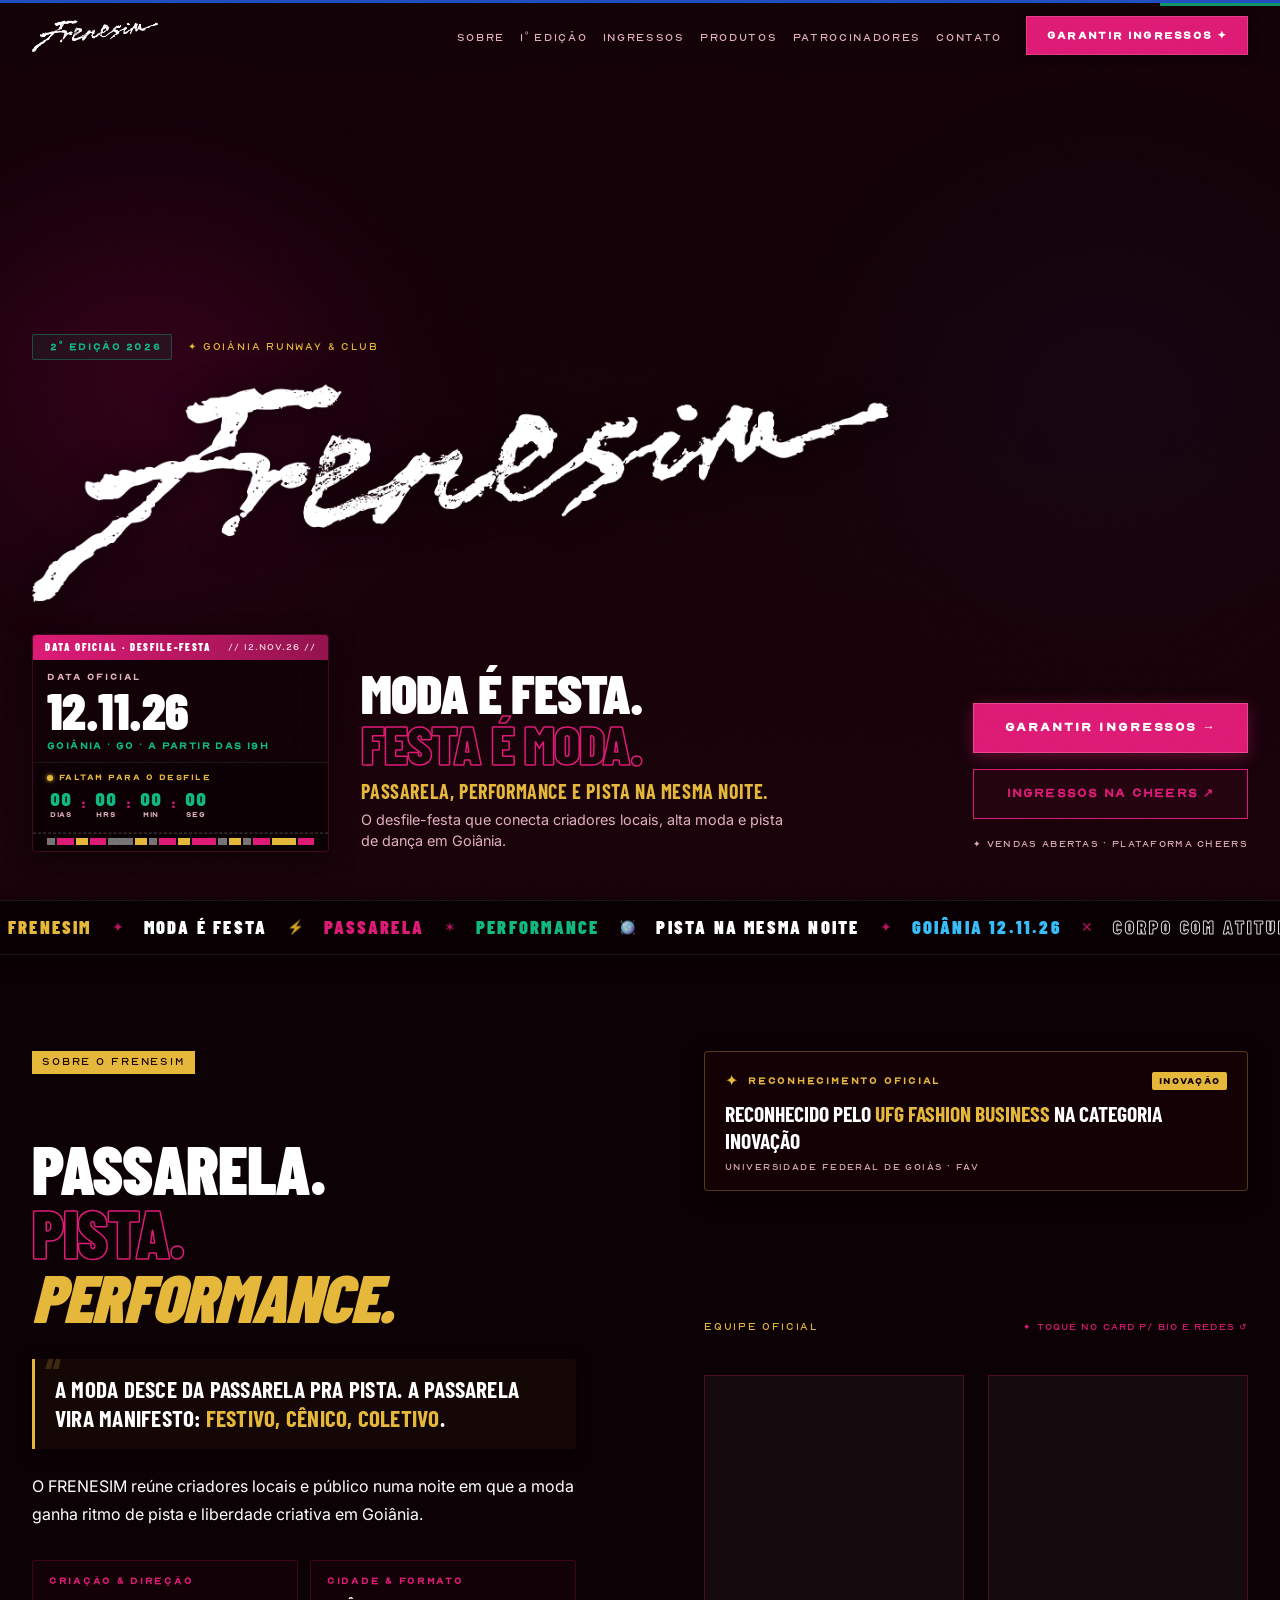
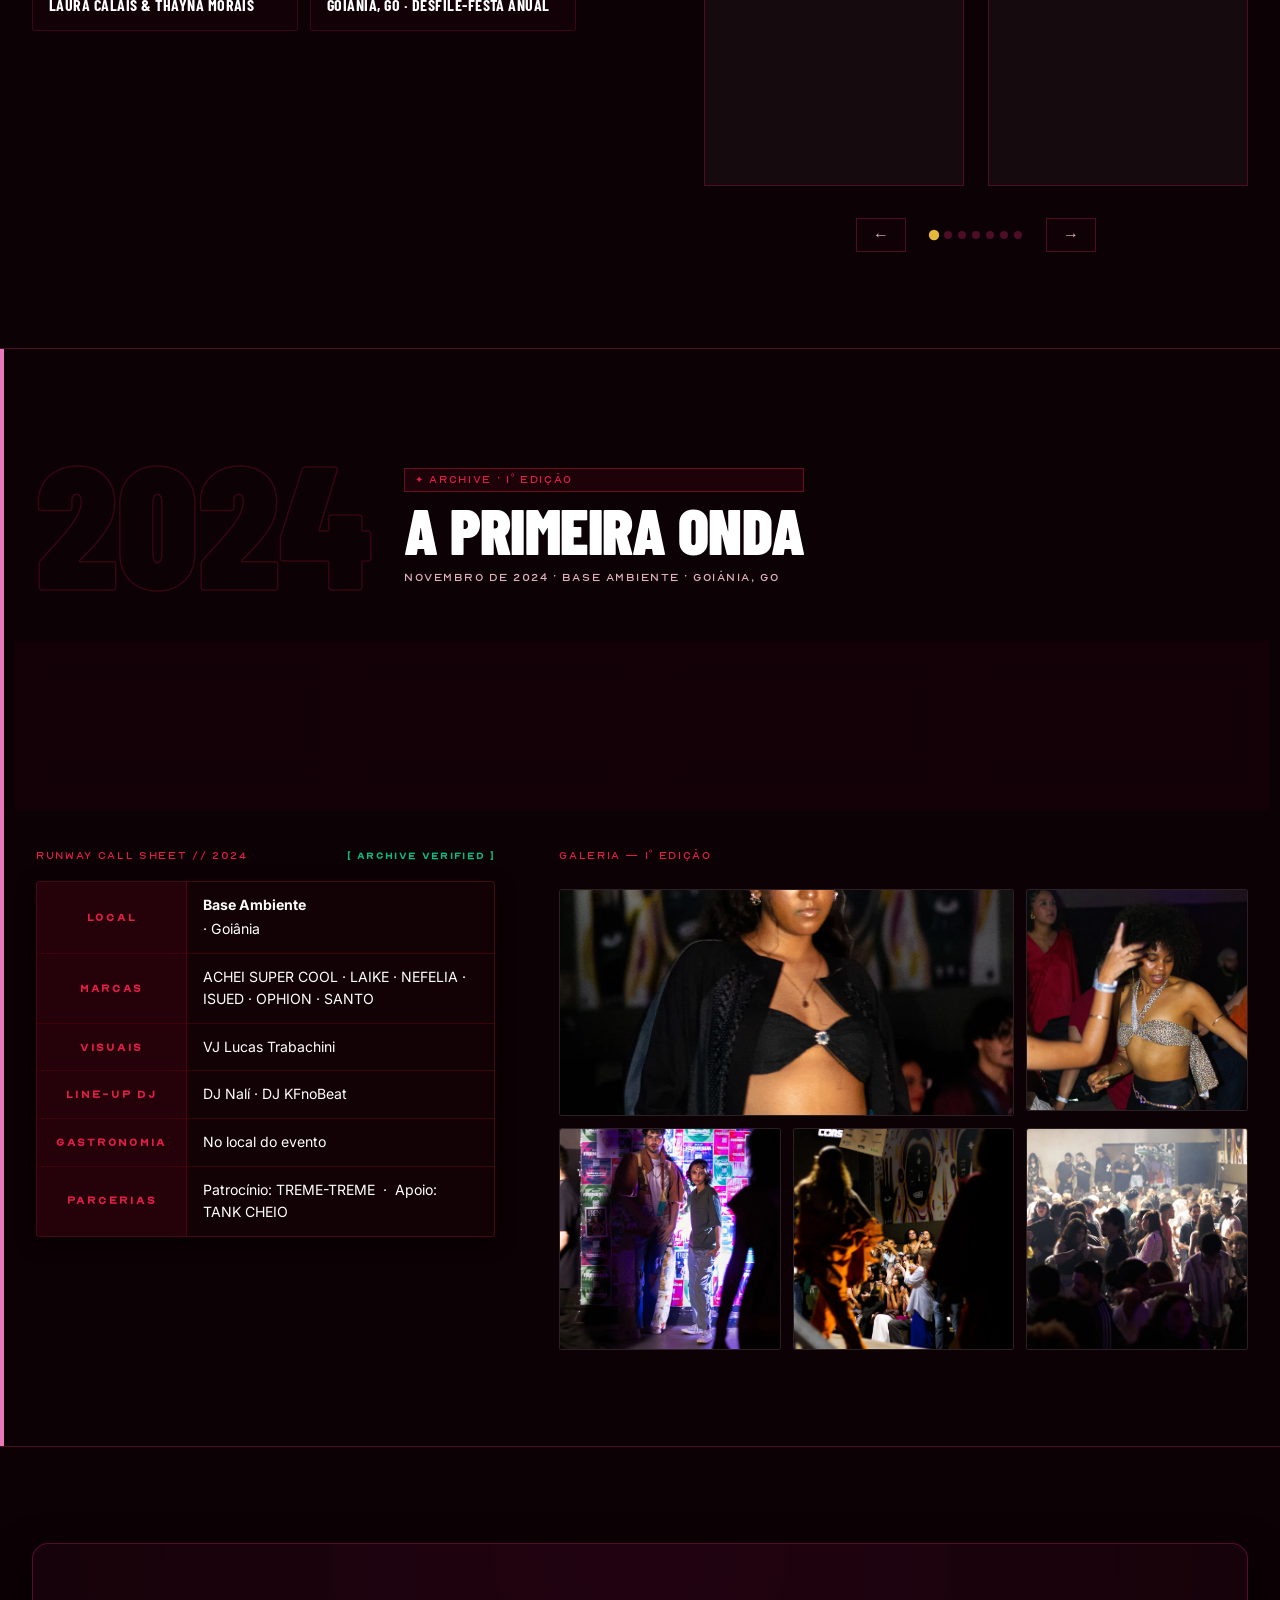
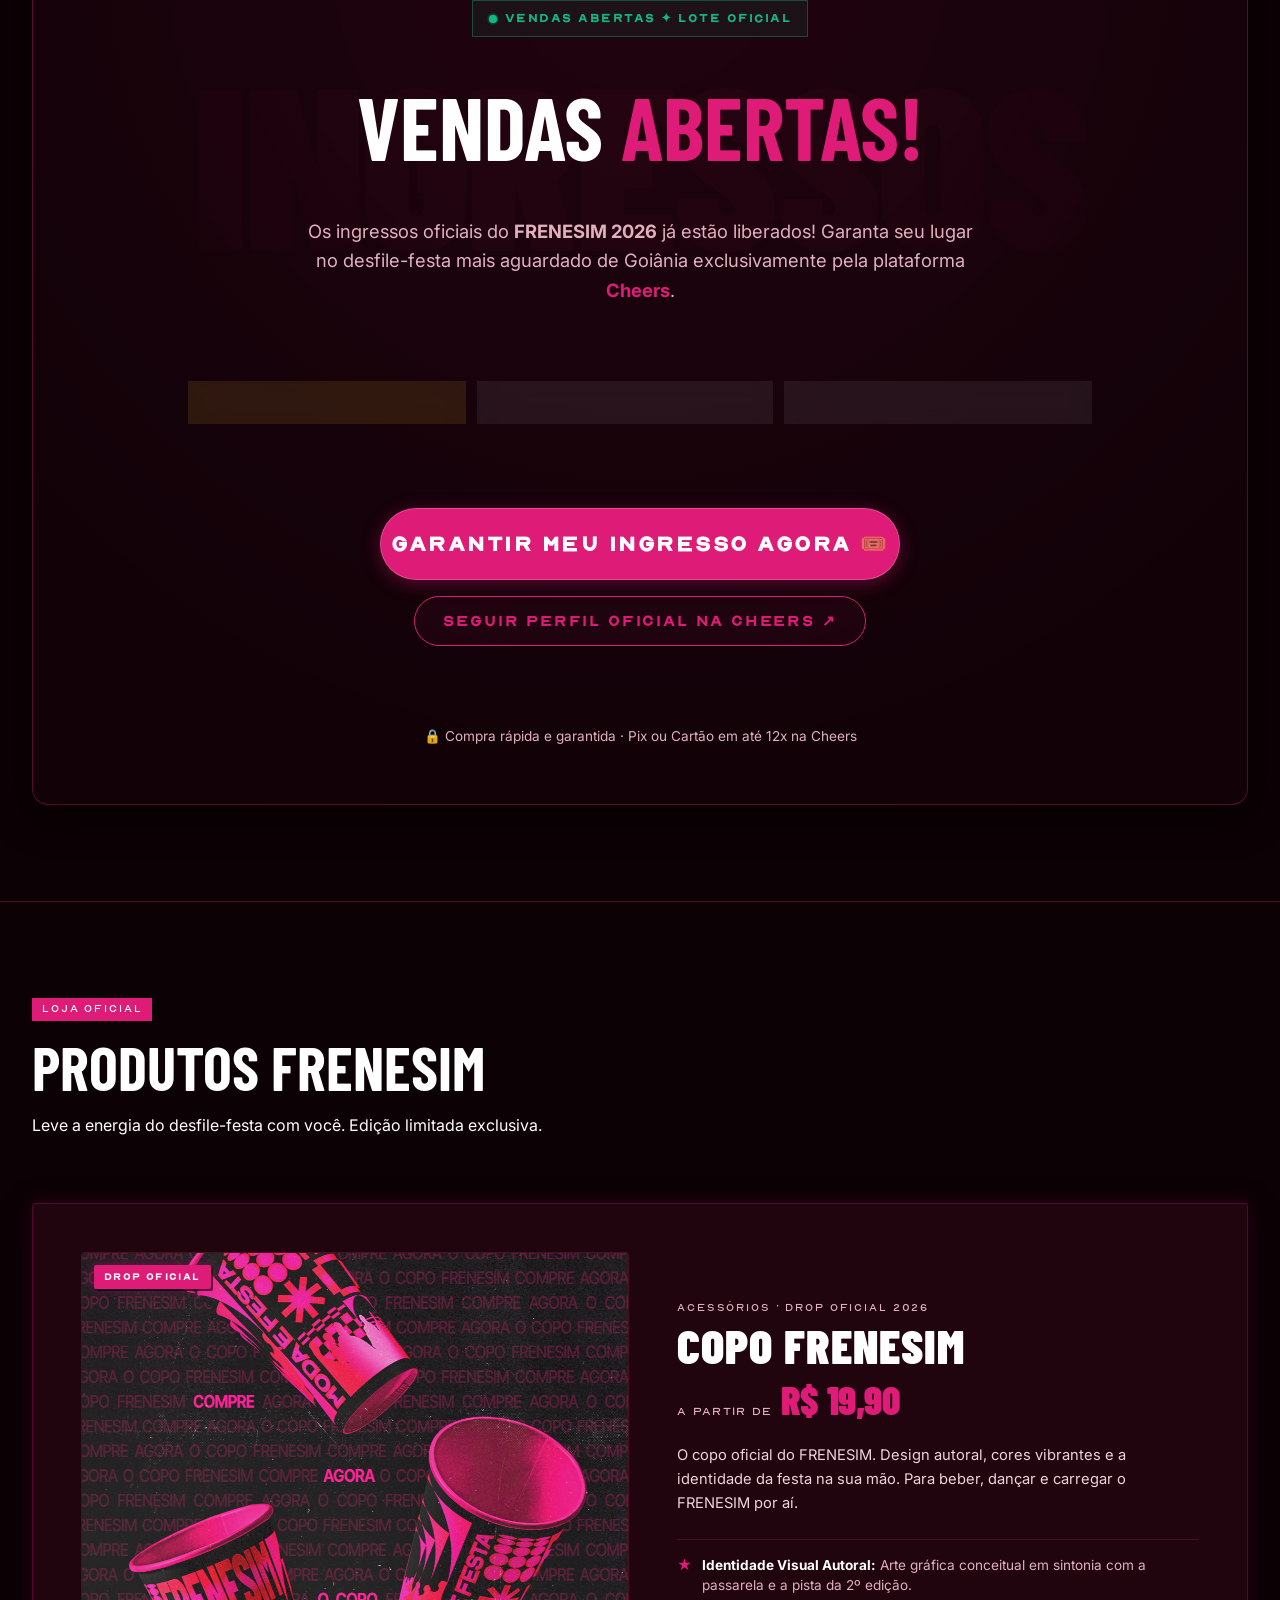
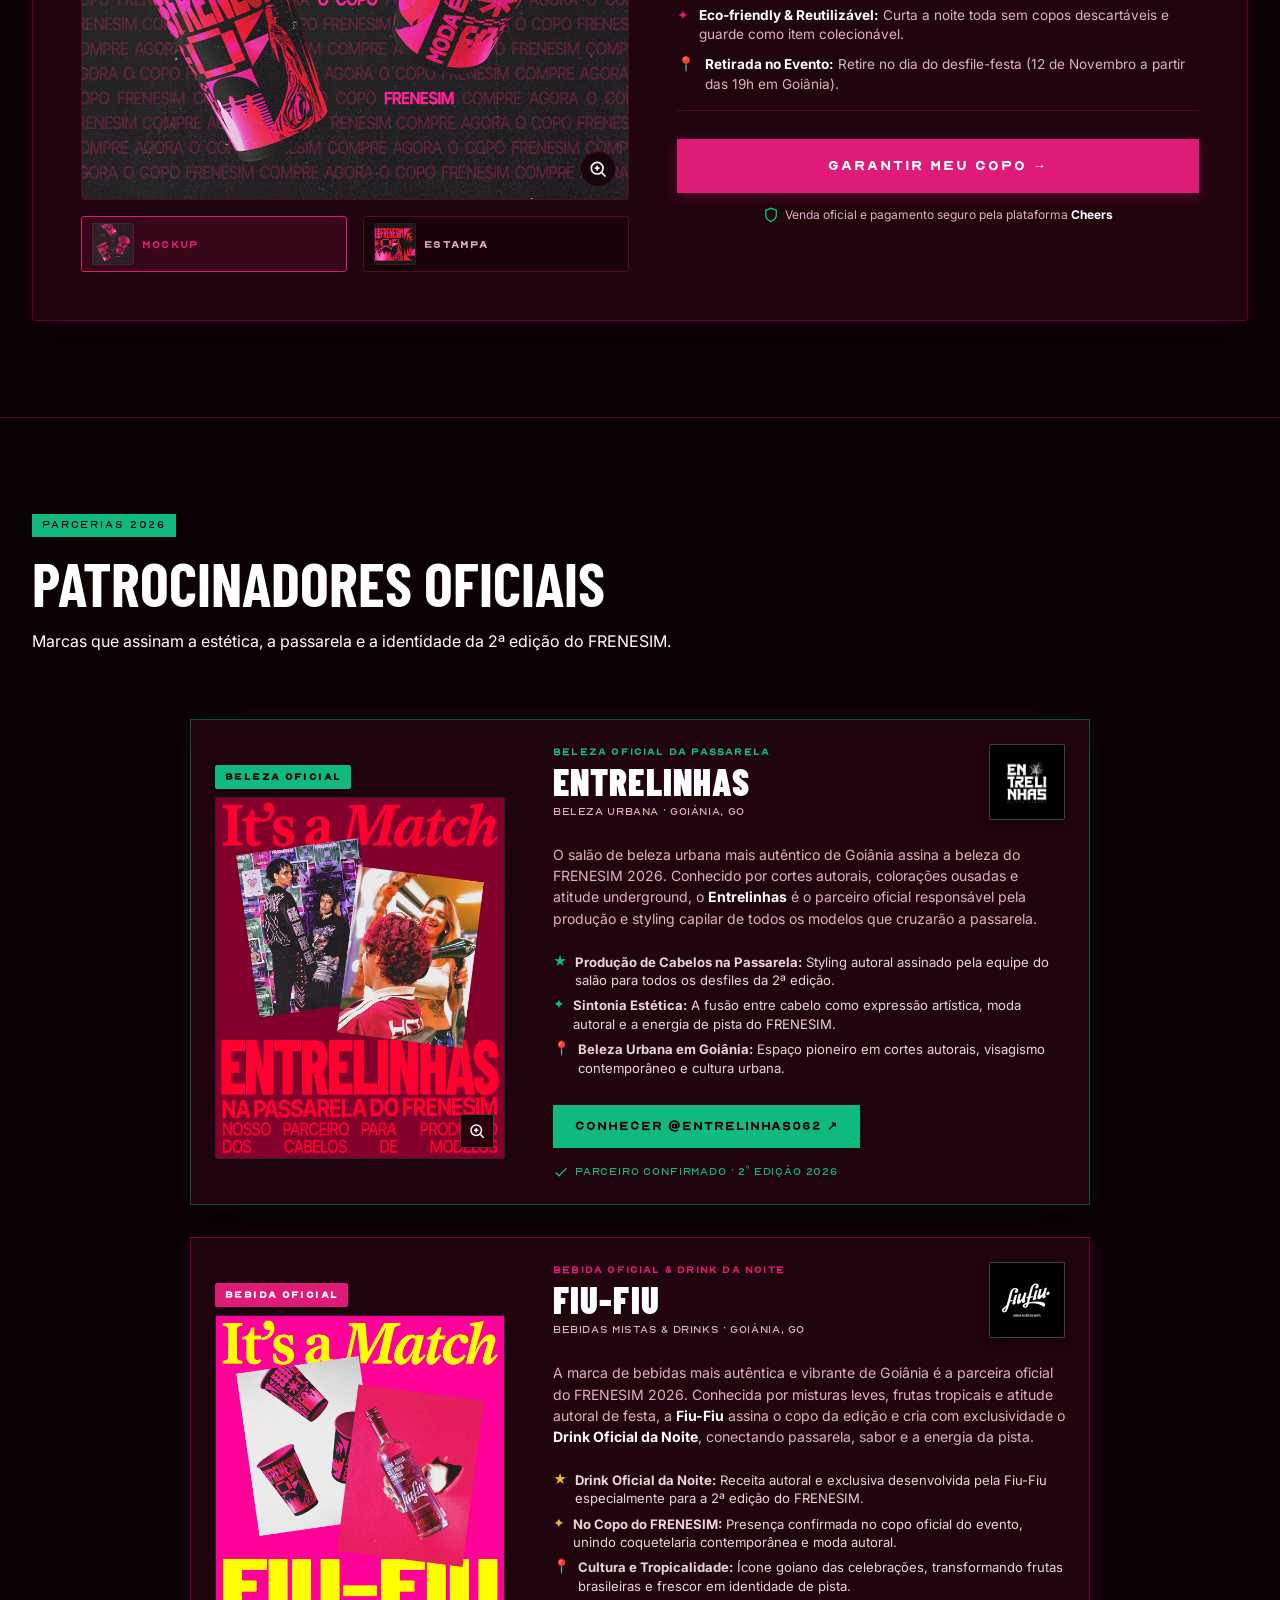
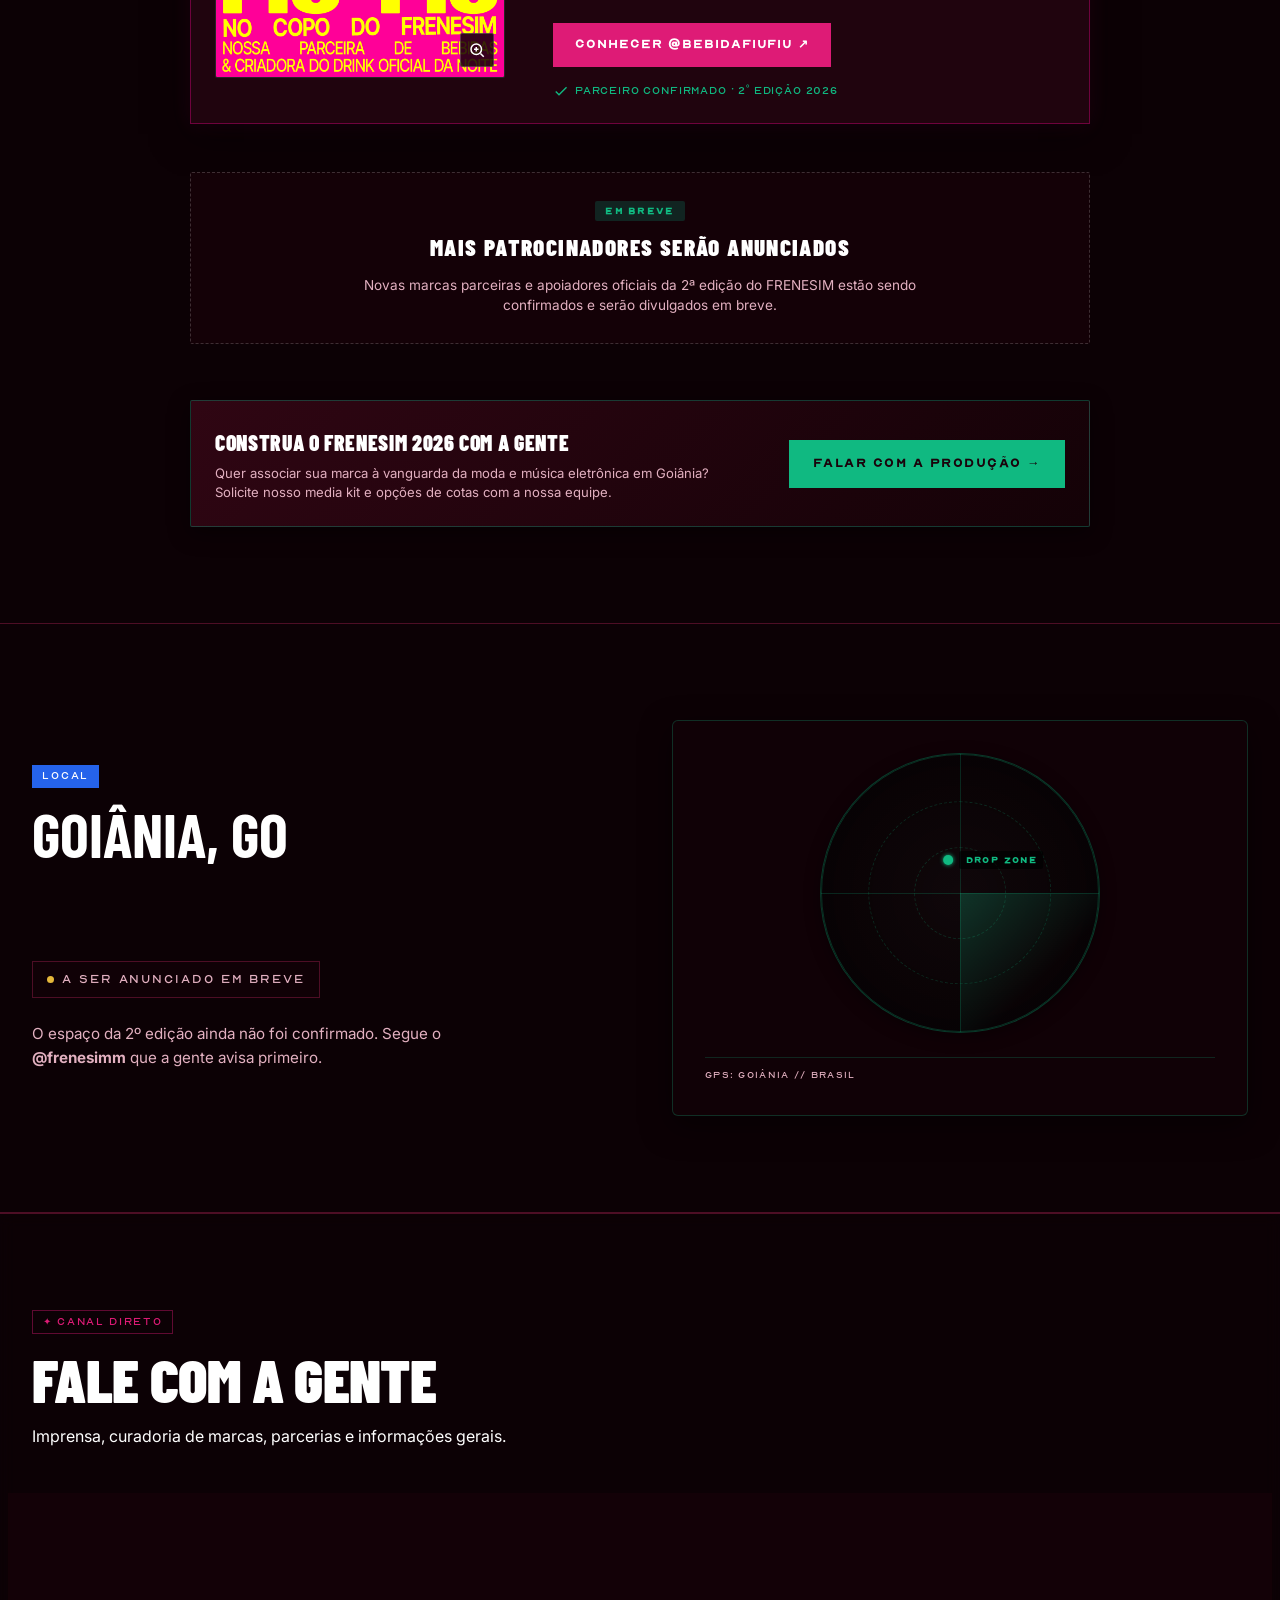
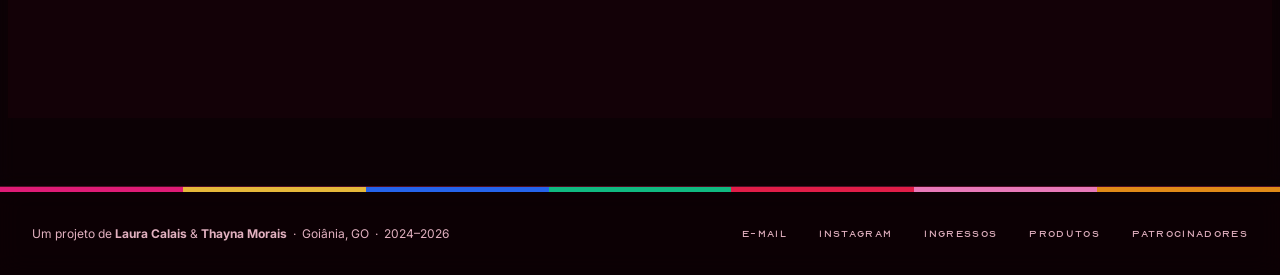
==== commit 383c9be0: "feat: add main stylesheet and update HTML structure for Frenesim 2nd Edition design system" ====
--- a/index.html
+++ b/index.html
@@ -12,7 +12,7 @@
   <link href="https://fonts.googleapis.com/css2?family=Inter:wght@400;500;700&display=swap" rel="stylesheet" />
   <link rel="preload" as="image" href="assets/images/hero/banner-site-frenesim-capa.webp" fetchpriority="high" media="(max-width: 640px)" />
   <link rel="preload" as="image" href="assets/images/hero/banner-site-frenesim-capa.png" fetchpriority="high" media="(min-width: 641px)" />
-  <link rel="stylesheet" href="assets/css/style.css?v=42" />
+  <link rel="stylesheet" href="assets/css/style.css?v=43" />
 </head>
 <body>
 
@@ -176,15 +176,15 @@
         </div>
       </div>
 
-      <!-- Faixa de cores arco-íris oficial da identidade -->
+      <!-- Faixa de cores da identidade oficial -->
       <div class="hero-stripe" aria-hidden="true">
-        <span style="background:#FF0098"></span>
-        <span style="background:#FFF800"></span>
-        <span style="background:#0000FF"></span>
-        <span style="background:#00FFBF"></span>
-        <span style="background:#FF0031"></span>
-        <span style="background:#FF66C1"></span>
-        <span style="background:#F4A525"></span>
+        <span style="background:var(--magenta)"></span>
+        <span style="background:var(--amarelo)"></span>
+        <span style="background:var(--azul)"></span>
+        <span style="background:var(--verde)"></span>
+        <span style="background:var(--vermelho)"></span>
+        <span style="background:var(--rosa)"></span>
+        <span style="background:var(--laranja)"></span>
       </div>
     </section>
 
@@ -1135,13 +1135,13 @@
   <!-- ============ FOOTER ============ -->
   <footer>
     <div class="footer-stripe" aria-hidden="true">
-      <span style="background:#FF0098"></span>
-      <span style="background:#FFF800"></span>
-      <span style="background:#0000FF"></span>
-      <span style="background:#00FFBF"></span>
-      <span style="background:#FF0031"></span>
-      <span style="background:#FF66C1"></span>
-      <span style="background:#F4A525"></span>
+      <span style="background:var(--magenta)"></span>
+      <span style="background:var(--amarelo)"></span>
+      <span style="background:var(--azul)"></span>
+      <span style="background:var(--verde)"></span>
+      <span style="background:var(--vermelho)"></span>
+      <span style="background:var(--rosa)"></span>
+      <span style="background:var(--laranja)"></span>
     </div>
     <div class="container">
       <div class="footer-inner">
--- a/assets/css/style.css
+++ b/assets/css/style.css
@@ -58,50 +58,49 @@
    Escala de 8px: 8, 16, 24, 32, 48, 64, 96
    ------------------- */
 :root {
-  /* === PALETA === */
-  /* Cores fortes — uma por seção */
-  --magenta: #FF0098;
-  --amarelo: #FFF800;
-  --azul: #0000FF;
-  --vermelho: #FF0031;
-  --verde: #00FFBF;
-  --rosa: #FF66C1;
+  /* === PALETA EDITORIAL FRENESIM === */
+  /* Cores elegantes e refinadas — sem saturação fluorescente artificial */
+  --magenta: #DE1B76;   /* Magenta alta-costura sofisticado, não ofuscante */
+  --amarelo: #E5B83B;   /* Ouro/citron quente e elegante (sem tom marca-texto) */
+  --azul: #2563EB;      /* Azul cobalto/royal moderno */
+  --vermelho: #E11D48;  /* Carmim/rubi profundo */
+  --verde: #10B981;     /* Esmeralda/menta refinado */
+  --rosa: #E879B9;      /* Rosa suave elegante */
 
   /* Cores de apoio — nunca dominantes */
   --bordo: #83002C;
   --mostarda: #5B0C26;
-  --pessego: #FFC253;
-  --laranja: #F4A525;
-
-  /* Base — degradê atmosférico Bordô sofisticado */
-  --bg: #2A0510;
-  --bg-dark: #120107;
-  --bg-deep: #180209;
-  --bg-rich: #3D0719;
-  --bg-light: #560B24;
+  --pessego: #E5AC44;
+  --laranja: #E08A18;
+
+  /* Base — degradê atmosférico Bordô sofisticado e escuro */
+  --bg: #1A030B;
+  --bg-dark: #0D0105;
+  --bg-deep: #120107;
+  --bg-rich: #260511;
+  --bg-light: #3D0719;
   --bg-gradient: 
-    radial-gradient(ellipse 90% 45% at 50% -5%, rgba(255, 0, 152, 0.20), transparent 65%),
-    radial-gradient(ellipse 65% 55% at 95% 28%, rgba(0, 0, 255, 0.16), transparent 60%),
-    radial-gradient(ellipse 70% 55% at 5% 62%, rgba(131, 0, 44, 0.45), transparent 65%),
-    radial-gradient(ellipse 60% 45% at 90% 82%, rgba(0, 255, 191, 0.14), transparent 60%),
-    radial-gradient(ellipse 80% 40% at 50% 102%, rgba(255, 248, 0, 0.12), transparent 70%),
-    radial-gradient(circle at 50% 50%, rgba(42, 5, 16, 0.65) 0%, rgba(18, 2, 8, 0.95) 75%, #0b0104 100%),
-    linear-gradient(180deg, #100106 0%, #1e030c 25%, #280410 50%, #1a0209 75%, #080003 100%);
-  --bg-2: #18020a;
-  --bg-card: rgba(58, 8, 24, 0.75); /* cards translúcidos com profundidade */
-  --bg-input: #4A0A1F;
+    radial-gradient(ellipse 90% 45% at 50% -5%, rgba(222, 27, 118, 0.08), transparent 65%),
+    radial-gradient(ellipse 65% 55% at 95% 28%, rgba(37, 99, 235, 0.05), transparent 60%),
+    radial-gradient(ellipse 70% 55% at 5% 62%, rgba(131, 0, 44, 0.2), transparent 65%),
+    radial-gradient(ellipse 60% 45% at 90% 82%, rgba(16, 185, 129, 0.04), transparent 60%),
+    radial-gradient(ellipse 80% 40% at 50% 102%, rgba(229, 184, 59, 0.04), transparent 70%),
+    radial-gradient(circle at 50% 50%, rgba(26, 3, 11, 0.5) 0%, rgba(13, 1, 5, 0.95) 75%, #070002 100%),
+    linear-gradient(180deg, #090104 0%, #130208 25%, #18030a 50%, #100106 75%, #050002 100%);
+  --bg-2: #120107;
+  --bg-card: rgba(38, 5, 17, 0.8); /* cards escuros elegantes */
+  --bg-input: #330615;
   --branco: #FFFFFF;
-  --cinza-1: #150208; /* escureci ainda mais o cinza-1 caso seja usado para sombras */
-  --cinza-2: #6e1535;
-  --cinza-3: #9a2050;
-  --cinza-text: #f0b8cc; /* texto claro, perfeitamente legível no fundo #2A0510 */
-  /* clarificado para ratio ~5.0:1 (WCAG AA) */
-  --cinza-sub: #f5ccd8;
+  --cinza-1: #100106;
+  --cinza-2: #4d0e25;
+  --cinza-3: #7d1a40;
+  --cinza-text: #e2b0c0; /* texto claro e confortável para leitura */
+  --cinza-sub: #ecd4dc;
 
   /* === TIPOGRAFIA === */
   --font-title: 'BarlowCondensed', 'Barlow Condensed', sans-serif;
   --font-label: 'Nord', sans-serif;
-  /* Nord Bold — agora arquivo local */
+  /* Nord Bold — arquivo local */
   --font-body: 'Inter', sans-serif;
 
   /* === ESCALA DE ESPAÇAMENTO (8px base) === */
@@ -127,19 +126,19 @@
   --t-fast: 150ms ease;
   --t-mid: 300ms ease;
 
-  /* === TOKENS NEON & GLOW (ALTA VOLTAGEM) === */
-  --glow-magenta-sm: 0 0 10px rgba(255, 0, 152, 0.7);
-  --glow-magenta-md: 0 0 16px rgba(255, 0, 152, 0.65), 0 0 32px rgba(255, 0, 152, 0.35);
-  --glow-magenta-lg: 0 0 24px rgba(255, 0, 152, 0.85), 0 0 50px rgba(255, 0, 152, 0.45);
+  /* === TOKENS DE SOMBRA E PROFUNDIDADE (EDITORIAL & SUAVE) === */
+  --glow-magenta-sm: 0 2px 8px rgba(222, 27, 118, 0.18);
+  --glow-magenta-md: 0 4px 16px rgba(222, 27, 118, 0.22);
+  --glow-magenta-lg: 0 8px 24px rgba(222, 27, 118, 0.25);
   
-  --glow-yellow-sm: 0 0 10px rgba(255, 248, 0, 0.75);
-  --glow-yellow-md: 0 0 16px rgba(255, 248, 0, 0.7), 0 0 32px rgba(255, 248, 0, 0.4);
+  --glow-yellow-sm: 0 2px 8px rgba(229, 184, 59, 0.18);
+  --glow-yellow-md: 0 4px 16px rgba(229, 184, 59, 0.22);
   
-  --glow-green-sm: 0 0 10px rgba(0, 255, 191, 0.7);
-  --glow-green-md: 0 0 16px rgba(0, 255, 191, 0.65), 0 0 32px rgba(0, 255, 191, 0.35);
-
-  --glow-blue-sm: 0 0 12px rgba(0, 0, 255, 0.8);
-  --glow-blue-md: 0 0 20px rgba(0, 0, 255, 0.75), 0 0 40px rgba(0, 0, 255, 0.4);
+  --glow-green-sm: 0 2px 8px rgba(16, 185, 129, 0.18);
+  --glow-green-md: 0 4px 16px rgba(16, 185, 129, 0.22);
+
+  --glow-blue-sm: 0 2px 8px rgba(37, 99, 235, 0.18);
+  --glow-blue-md: 0 4px 16px rgba(37, 99, 235, 0.22);
 }
 
 @media (min-width: 641px) {
@@ -188,22 +187,22 @@
   min-height: 100vh;
 }
 
-/* Camada atmosférica de névoa e luzes volumétricas de passarela (Fixed Full-Page) */
+/* Camada atmosférica de névoa e luzes discretas de passarela (Fixed Full-Page) */
 body::after {
   content: '';
   position: fixed;
   inset: 0;
   width: 100vw;
   height: 100vh;
-  background-color: #0c0105;
+  background-color: #0a0104;
   background-image: 
-    radial-gradient(ellipse 90% 45% at 50% -5%, rgba(255, 0, 152, 0.22), transparent 65%),
-    radial-gradient(ellipse 65% 55% at 95% 28%, rgba(0, 0, 255, 0.18), transparent 60%),
-    radial-gradient(ellipse 70% 55% at 5% 62%, rgba(131, 0, 44, 0.48), transparent 65%),
-    radial-gradient(ellipse 60% 45% at 90% 82%, rgba(0, 255, 191, 0.15), transparent 60%),
-    radial-gradient(ellipse 80% 40% at 50% 102%, rgba(255, 248, 0, 0.12), transparent 70%),
-    radial-gradient(circle at 50% 50%, rgba(42, 5, 16, 0.7) 0%, rgba(18, 2, 8, 0.95) 75%, #080003 100%),
-    linear-gradient(180deg, #100106 0%, #1e030c 25%, #280410 50%, #1a0209 75%, #080003 100%);
+    radial-gradient(ellipse 90% 45% at 50% -5%, rgba(222, 27, 118, 0.08), transparent 65%),
+    radial-gradient(ellipse 65% 55% at 95% 28%, rgba(37, 99, 235, 0.05), transparent 60%),
+    radial-gradient(ellipse 70% 55% at 5% 62%, rgba(131, 0, 44, 0.2), transparent 65%),
+    radial-gradient(ellipse 60% 45% at 90% 82%, rgba(16, 185, 129, 0.04), transparent 60%),
+    radial-gradient(ellipse 80% 40% at 50% 102%, rgba(229, 184, 59, 0.04), transparent 70%),
+    radial-gradient(circle at 50% 50%, rgba(26, 3, 11, 0.5) 0%, rgba(13, 1, 5, 0.95) 75%, #060002 100%),
+    linear-gradient(180deg, #090104 0%, #130208 25%, #18030a 50%, #100106 75%, #050002 100%);
   background-size: cover;
   pointer-events: none;
   z-index: -2;
@@ -222,50 +221,44 @@
   pointer-events: none;
   z-index: 9999;
   mix-blend-mode: overlay;
-  opacity: 0.45;
-}
-
-/* Animações Neon Sutis / Respiração Noturna */
+  opacity: 0.35;
+}
+
+/* Micro-animações Sutis / Respiração Suave (Sem Halo Neon) */
 @keyframes neonPulse {
   0%, 100% {
-    filter: drop-shadow(0 0 3px currentColor);
-    opacity: 0.88;
+    opacity: 0.85;
   }
   50% {
-    filter: drop-shadow(0 0 10px currentColor) drop-shadow(0 0 18px currentColor);
     opacity: 1;
   }
 }
 
 @keyframes neonBoxPulseMagenta {
   0%, 100% {
-    box-shadow: 4px 4px 0px rgba(0, 0, 0, 0.8), 0 0 10px rgba(255, 0, 152, 0.35);
+    box-shadow: 0 4px 12px rgba(0, 0, 0, 0.5), 0 0 6px rgba(222, 27, 118, 0.15);
   }
   50% {
-    box-shadow: 4px 4px 0px rgba(0, 0, 0, 0.8), 0 0 22px rgba(255, 0, 152, 0.65), 0 0 36px rgba(255, 0, 152, 0.3);
+    box-shadow: 0 4px 16px rgba(0, 0, 0, 0.6), 0 0 12px rgba(222, 27, 118, 0.25);
   }
 }
 
 @keyframes neonDotPulse {
   0%, 100% {
-    text-shadow: 0 0 4px var(--azul);
     transform: scale(1);
     opacity: 0.85;
   }
   50% {
-    text-shadow: 0 0 10px var(--azul), 0 0 18px var(--azul);
-    transform: scale(1.18);
+    transform: scale(1.08);
     opacity: 1;
   }
 }
 
 @keyframes neonBarPulse {
   0%, 100% {
-    box-shadow: 0 0 8px rgba(0, 0, 255, 0.4);
-    opacity: 0.9;
+    opacity: 0.85;
   }
   50% {
-    box-shadow: 0 0 18px rgba(0, 0, 255, 0.8), 0 0 28px rgba(0, 0, 255, 0.4);
     opacity: 1;
   }
 }
@@ -542,27 +535,27 @@
 }
 
 .btn-azul:hover {
-  box-shadow: 0 0 24px rgba(0, 0, 255, 0.45);
+  box-shadow: 0 4px 14px rgba(37, 99, 235, 0.35);
 }
 
 .btn-amarelo:hover {
-  box-shadow: 0 0 24px rgba(255, 248, 0, 0.4);
+  box-shadow: 0 4px 14px rgba(229, 184, 59, 0.3);
 }
 
 .btn-magenta:hover {
-  box-shadow: 0 0 24px rgba(255, 0, 152, 0.45);
+  box-shadow: 0 4px 14px rgba(222, 27, 118, 0.35);
 }
 
 .btn-verde:hover {
-  box-shadow: 0 0 24px rgba(0, 255, 191, 0.4);
+  box-shadow: 0 4px 14px rgba(16, 185, 129, 0.3);
 }
 
 .btn-vermelho:hover {
-  box-shadow: 0 0 24px rgba(255, 0, 49, 0.45);
+  box-shadow: 0 4px 14px rgba(225, 29, 72, 0.35);
 }
 
 .btn-laranja:hover {
-  box-shadow: 0 0 24px rgba(244, 165, 37, 0.4);
+  box-shadow: 0 4px 14px rgba(224, 138, 24, 0.3);
 }
 
 /* Outline */
@@ -589,32 +582,30 @@
 }
 
 .btn-outline-magenta {
-  background: rgba(255, 0, 152, 0.08);
+  background: rgba(222, 27, 118, 0.05);
   color: var(--magenta);
-  border: 2px solid var(--magenta);
-  box-shadow: 0 0 14px rgba(255, 0, 152, 0.25);
+  border: 1px solid var(--magenta);
   transition: all var(--t-fast);
 }
 
 .btn-outline-magenta:hover {
   background: var(--magenta);
   color: var(--branco);
-  box-shadow: 0 0 28px rgba(255, 0, 152, 0.8), 0 0 8px rgba(255, 0, 152, 0.4);
+  box-shadow: 0 4px 14px rgba(222, 27, 118, 0.3);
   transform: translateY(-2px);
 }
 
 .btn-outline-verde {
-  background: rgba(0, 255, 191, 0.08);
+  background: rgba(16, 185, 129, 0.05);
   color: var(--verde);
-  border: 2px solid var(--verde);
-  box-shadow: 0 0 14px rgba(0, 255, 191, 0.25);
+  border: 1px solid var(--verde);
   transition: all var(--t-fast);
 }
 
 .btn-outline-verde:hover {
   background: var(--verde);
   color: var(--bg);
-  box-shadow: 0 0 28px rgba(0, 255, 191, 0.75), 0 0 8px rgba(0, 255, 191, 0.4);
+  box-shadow: 0 4px 14px rgba(16, 185, 129, 0.3);
   transform: translateY(-2px);
 }
 
@@ -794,22 +785,12 @@
   font-weight: 800;
   letter-spacing: 0.12em;
   text-transform: uppercase;
-  background: linear-gradient(135deg, var(--magenta) 0%, #d80077 100%);
-  color: var(--branco);
-  border: 1px solid rgba(255, 255, 255, 0.3);
-  box-shadow: 0 0 16px rgba(255, 0, 152, 0.55), inset 0 1px 0 rgba(255, 255, 255, 0.35);
+  background: var(--magenta);
+  color: var(--branco);
+  border: 1px solid rgba(255, 255, 255, 0.15);
+  box-shadow: 0 2px 10px rgba(0, 0, 0, 0.35);
   transition: transform var(--t-fast), box-shadow var(--t-fast), background var(--t-fast);
   white-space: nowrap;
-  animation: nav-cta-pulse 3s infinite ease-in-out;
-}
-
-@keyframes nav-cta-pulse {
-  0%, 100% {
-    box-shadow: 0 0 14px rgba(255, 0, 152, 0.5), inset 0 1px 0 rgba(255, 255, 255, 0.3);
-  }
-  50% {
-    box-shadow: 0 0 28px rgba(255, 0, 152, 0.85), 0 0 8px rgba(255, 0, 152, 0.5), inset 0 1px 0 rgba(255, 255, 255, 0.5);
-  }
 }
 
 @media (min-width: 1024px) {
@@ -822,9 +803,9 @@
 }
 
 .nav-cta:hover {
-  background: linear-gradient(135deg, #ff1a8c 0%, var(--magenta) 100%);
-  box-shadow: 0 0 34px rgba(255, 0, 152, 0.95), 0 4px 18px rgba(0, 0, 0, 0.45);
-  transform: translateY(-2px) scale(1.02);
+  background: #c71565;
+  box-shadow: 0 4px 14px rgba(222, 27, 118, 0.35);
+  transform: translateY(-1px);
   color: var(--branco);
 }
 
@@ -941,13 +922,11 @@
   font-weight: 700;
   letter-spacing: 0.16em;
   color: var(--magenta);
-  text-shadow: var(--glow-magenta-sm);
 }
 
 .nav-mobile a:hover {
   color: var(--amarelo);
   transform: translateX(6px);
-  text-shadow: var(--glow-yellow-sm);
 }
 
 .nav-mobile a.nav-mobile-edital {
@@ -969,7 +948,8 @@
   width: 100%;
   text-align: center;
   justify-content: center;
-  box-shadow: 0 0 24px rgba(255, 0, 152, 0.7), inset 0 1px 0 rgba(255, 255, 255, 0.35);
+  background: var(--magenta);
+  box-shadow: 0 4px 14px rgba(0, 0, 0, 0.4);
   font-size: 0.82rem;
   letter-spacing: 0.12em;
 }
@@ -992,8 +972,8 @@
   display: flex;
   align-items: center;
   justify-content: center;
-  border: 1px solid rgba(255, 0, 152, 0.4);
-  background: rgba(34, 4, 13, 0.6);
+  border: 1px solid rgba(255, 255, 255, 0.15);
+  background: rgba(22, 2, 8, 0.7);
   color: var(--branco);
   font-size: 1.1rem;
   cursor: pointer;
@@ -1003,7 +983,7 @@
 
 .nav-mobile-close:hover {
   background: var(--magenta);
-  box-shadow: var(--glow-magenta-md);
+  box-shadow: 0 2px 10px rgba(0, 0, 0, 0.4);
   transform: rotate(90deg);
 }
 
@@ -1012,14 +992,14 @@
    ------------------- */
 .marquee-wrap.marquee-fashion {
   overflow: hidden;
-  border-top: 1px solid rgba(255, 0, 152, 0.45);
-  border-bottom: 1px solid rgba(255, 248, 0, 0.45);
+  border-top: 1px solid rgba(255, 255, 255, 0.08);
+  border-bottom: 1px solid rgba(255, 255, 255, 0.08);
   padding: 12px 0;
   white-space: nowrap;
-  background: rgba(14, 1, 6, 0.88);
+  background: rgba(10, 1, 5, 0.92);
   backdrop-filter: blur(14px);
   -webkit-backdrop-filter: blur(14px);
-  box-shadow: 0 0 25px rgba(255, 0, 152, 0.18), inset 0 0 20px rgba(0, 0, 0, 0.8);
+  box-shadow: 0 4px 20px rgba(0, 0, 0, 0.5);
   position: relative;
   z-index: 3;
 }
@@ -1047,27 +1027,22 @@
 
 .marquee-neon-yellow {
   color: var(--amarelo);
-  text-shadow: 0 0 12px rgba(255, 248, 0, 0.85), 0 0 24px rgba(255, 248, 0, 0.4);
 }
 
 .marquee-neon-magenta {
   color: var(--magenta);
-  text-shadow: 0 0 12px rgba(255, 0, 152, 0.85), 0 0 24px rgba(255, 0, 152, 0.45);
 }
 
 .marquee-neon-green {
   color: var(--verde);
-  text-shadow: 0 0 12px rgba(0, 255, 191, 0.85), 0 0 24px rgba(0, 255, 191, 0.4);
 }
 
 .marquee-neon-cyan {
-  color: #00E5FF;
-  text-shadow: 0 0 12px rgba(0, 229, 255, 0.85), 0 0 24px rgba(0, 229, 255, 0.4);
+  color: #38bdf8;
 }
 
 .marquee-solid {
   color: var(--branco);
-  text-shadow: 0 0 10px rgba(255, 255, 255, 0.4);
 }
 
 .marquee-outline {
@@ -1081,19 +1056,7 @@
   font-size: 0.85rem;
   color: var(--magenta);
   padding: 0 12px;
-  animation: neonGlyphPulse 3s ease-in-out infinite alternate;
-}
-
-@keyframes neonGlyphPulse {
-  0% {
-    transform: scale(0.9);
-    filter: drop-shadow(0 0 3px var(--magenta));
-  }
-  100% {
-    transform: scale(1.15) rotate(5deg);
-    filter: drop-shadow(0 0 12px var(--amarelo));
-    color: var(--amarelo);
-  }
+  opacity: 0.8;
 }
 
 @keyframes marquee {
@@ -1160,42 +1123,42 @@
   right: -10%;
   width: clamp(260px, 50vw, 600px);
   height: clamp(260px, 50vw, 600px);
-  background: radial-gradient(circle, rgba(0, 0, 255, 0.35) 0%, transparent 70%);
+  background: radial-gradient(circle, rgba(37, 99, 235, 0.15) 0%, transparent 70%);
   animation-delay: -4s;
 }
 
 @keyframes ambientFloat {
   0% {
     transform: translateY(0) scale(1);
-    opacity: 0.45;
+    opacity: 0.3;
   }
   100% {
-    transform: translateY(-25px) scale(1.1);
-    opacity: 0.7;
-  }
-}
-
-/* Acento azul no topo — com respiração neon */
+    transform: translateY(-20px) scale(1.08);
+    opacity: 0.5;
+  }
+}
+
+/* Acento azul no topo — sutil e elegante */
 .hero-accent-top {
   position: absolute;
   top: 0;
   left: 0;
   right: 0;
-  height: 4px;
+  height: 3px;
   background: var(--azul);
-  animation: neonBarPulse 4.5s ease-in-out infinite alternate;
+  opacity: 0.8;
   z-index: 2;
 }
 
-/* Detalhe verde-menta pontual — com respiração neon */
+/* Detalhe verde-menta pontual */
 .hero-accent-corner {
   position: absolute;
-  top: 4px;
+  top: 3px;
   right: 0;
   width: 120px;
-  height: 4px;
+  height: 3px;
   background: var(--verde);
-  animation: neonPulse 3.8s ease-in-out infinite alternate;
+  opacity: 0.8;
   z-index: 2;
 }
 
@@ -1225,8 +1188,8 @@
   display: inline-flex;
   align-items: center;
   gap: 7px;
-  background: rgba(0, 255, 191, 0.08);
-  border: 1px solid var(--verde);
+  background: rgba(16, 185, 129, 0.08);
+  border: 1px solid rgba(16, 185, 129, 0.35);
   color: var(--verde);
   padding: 4px 10px;
   font-family: var(--font-label);
@@ -1234,7 +1197,6 @@
   font-weight: 700;
   letter-spacing: 0.16em;
   text-transform: uppercase;
-  box-shadow: 0 0 12px rgba(0, 255, 191, 0.3);
   border-radius: 2px;
 }
 
@@ -1244,10 +1206,9 @@
   letter-spacing: 0.18em;
   text-transform: uppercase;
   color: var(--amarelo);
-  text-shadow: 0 0 8px rgba(255, 248, 0, 0.45);
-}
-
-/* Logo oficial no hero com sutil luz reflexiva */
+}
+
+/* Logo oficial no hero */
 .hero-logo-wrap {
   padding: 0 var(--side-pad);
   margin-bottom: var(--sp-4);
@@ -1263,7 +1224,7 @@
   height: clamp(80px, 17vw, 240px);
   width: auto;
   display: block;
-  filter: drop-shadow(0 0 20px rgba(255, 255, 255, 0.22));
+  filter: drop-shadow(0 4px 16px rgba(0, 0, 0, 0.6));
 }
 
 /* Barra de dados abaixo do nome */
@@ -1290,23 +1251,23 @@
 .hero-date-ticket {
   display: inline-flex;
   flex-direction: column;
-  background: rgba(22, 2, 9, 0.88);
+  background: rgba(18, 2, 8, 0.92);
   backdrop-filter: blur(18px);
   -webkit-backdrop-filter: blur(18px);
-  border: 1px solid rgba(255, 0, 152, 0.45);
-  box-shadow: 0 0 30px rgba(255, 0, 152, 0.22), inset 0 0 20px rgba(255, 0, 152, 0.08);
+  border: 1px solid rgba(222, 27, 118, 0.25);
+  box-shadow: 0 8px 24px rgba(0, 0, 0, 0.5);
   border-radius: 4px;
   overflow: hidden;
   align-self: flex-start;
-  transition: transform var(--t-fast), box-shadow var(--t-fast);
+  transition: transform var(--t-fast), box-shadow var(--t-fast), border-color var(--t-fast);
   position: relative;
   max-width: 100%;
 }
 
 .hero-date-ticket:hover {
-  transform: translateY(-2px) scale(1.02);
+  transform: translateY(-2px);
   border-color: var(--magenta);
-  box-shadow: 0 0 38px rgba(255, 0, 152, 0.45);
+  box-shadow: 0 10px 30px rgba(0, 0, 0, 0.6);
 }
 
 .date-ticket-top {
@@ -1314,7 +1275,7 @@
   align-items: center;
   justify-content: space-between;
   gap: 16px;
-  background: linear-gradient(90deg, var(--magenta) 0%, #a00045 100%);
+  background: linear-gradient(90deg, var(--magenta) 0%, #94134e 100%);
   padding: 4px 12px;
   color: var(--branco);
 }
@@ -1358,7 +1319,6 @@
   text-transform: uppercase;
   color: var(--branco);
   letter-spacing: -0.01em;
-  text-shadow: 0 0 16px rgba(255, 255, 255, 0.35);
 }
 
 .date-ticket-city {
@@ -1368,19 +1328,18 @@
   letter-spacing: 0.14em;
   text-transform: uppercase;
   color: var(--verde);
-  text-shadow: 0 0 8px rgba(0, 255, 191, 0.4);
   margin-top: 3px;
 }
 
-/* Mini Contador Regressivo Neon Integrado na Credencial */
+/* Mini Contador Regressivo Integrado na Credencial */
 .date-ticket-countdown {
   display: flex;
   flex-direction: column;
   gap: 5px;
   padding: 8px 14px 10px;
   background: rgba(10, 1, 5, 0.7);
-  border-top: 1px solid rgba(255, 0, 152, 0.3);
-  border-bottom: 1px dashed rgba(255, 255, 255, 0.12);
+  border-top: 1px solid rgba(255, 255, 255, 0.08);
+  border-bottom: 1px dashed rgba(255, 255, 255, 0.1);
 }
 
 .countdown-tagline {
@@ -1400,7 +1359,7 @@
   height: 6px;
   border-radius: 50%;
   background-color: var(--amarelo);
-  box-shadow: 0 0 8px var(--amarelo);
+  box-shadow: 0 0 4px var(--amarelo);
   animation: pulse-dot 1.2s infinite alternate;
 }
 
@@ -1423,7 +1382,6 @@
   font-size: 1.18rem;
   line-height: 1;
   color: var(--verde);
-  text-shadow: 0 0 10px rgba(0, 255, 191, 0.65);
   letter-spacing: 0.04em;
   font-variant-numeric: tabular-nums;
 }
@@ -1442,7 +1400,6 @@
   font-weight: 900;
   font-size: 0.95rem;
   color: var(--magenta);
-  text-shadow: 0 0 8px rgba(255, 0, 152, 0.6);
   line-height: 1;
   margin-bottom: 6px;
   animation: colonBlink 1s infinite alternate;
@@ -1510,13 +1467,11 @@
 
 .statement-solid {
   color: var(--branco);
-  text-shadow: 0 0 16px rgba(255, 255, 255, 0.3);
 }
 
 .statement-neon {
   color: transparent;
   -webkit-text-stroke: 1.5px var(--magenta);
-  text-shadow: 0 0 18px rgba(255, 0, 152, 0.8), 0 0 38px rgba(255, 0, 152, 0.45);
 }
 
 .hero-desc-destaque {
@@ -1524,7 +1479,6 @@
   font-weight: 700;
   font-size: clamp(1rem, 2.5vw, 1.25rem);
   color: var(--amarelo);
-  text-shadow: 0 0 10px rgba(255, 248, 0, 0.3);
   text-transform: uppercase;
   letter-spacing: 0.03em;
   line-height: 1.2;
@@ -1577,19 +1531,18 @@
 }
 
 .hero-btn-ingressos {
-  background: linear-gradient(135deg, var(--magenta) 0%, #d80077 100%) !important;
+  background: var(--magenta) !important;
   color: var(--branco) !important;
-  box-shadow: 0 0 24px rgba(255, 0, 152, 0.75), inset 0 1px 0 rgba(255, 255, 255, 0.35);
+  box-shadow: 0 4px 16px rgba(222, 27, 118, 0.35) !important;
   font-weight: 800;
   letter-spacing: 0.12em;
-  border: 1px solid rgba(255, 255, 255, 0.25);
-  animation: nav-cta-pulse 3s infinite ease-in-out;
+  border: 1px solid rgba(255, 255, 255, 0.2) !important;
 }
 
 .hero-btn-ingressos:hover {
-  background: linear-gradient(135deg, #ff1a8c 0%, var(--magenta) 100%) !important;
-  box-shadow: 0 0 42px rgba(255, 0, 152, 0.95), 0 6px 24px rgba(0, 0, 0, 0.45) !important;
-  transform: translateY(-2px) scale(1.02);
+  background: #c71565 !important;
+  box-shadow: 0 6px 22px rgba(222, 27, 118, 0.45) !important;
+  transform: translateY(-2px);
   color: var(--branco) !important;
 }
 
@@ -1684,19 +1637,16 @@
 
 .sobre-word-solid {
   color: var(--branco);
-  text-shadow: 0 0 16px rgba(255, 255, 255, 0.35);
 }
 
 .sobre-word-neon {
   color: transparent;
   -webkit-text-stroke: 1.5px var(--magenta);
-  text-shadow: 0 0 18px rgba(255, 0, 152, 0.8), 0 0 36px rgba(255, 0, 152, 0.4);
 }
 
 .sobre-word-accent {
   color: var(--amarelo);
   font-style: italic;
-  text-shadow: 0 0 16px rgba(255, 248, 0, 0.75), 0 0 32px rgba(255, 248, 0, 0.35);
 }
 
 .sobre-paragrafos {
@@ -1709,9 +1659,9 @@
 /* Citação / Manifesto Destaque */
 .sobre-manifesto-highlight {
   position: relative;
-  background: rgba(255, 248, 0, 0.05);
+  background: rgba(229, 184, 59, 0.04);
   border-left: 3px solid var(--amarelo);
-  box-shadow: 0 0 20px rgba(255, 248, 0, 0.12);
+  box-shadow: 0 4px 16px rgba(0, 0, 0, 0.3);
   padding: 16px 20px;
   border-radius: 0 4px 4px 0;
 }
@@ -1723,7 +1673,7 @@
   font-family: var(--font-title);
   font-size: 2.8rem;
   line-height: 1;
-  color: rgba(255, 248, 0, 0.3);
+  color: rgba(229, 184, 59, 0.2);
   pointer-events: none;
 }
 
@@ -1738,7 +1688,6 @@
 
 .manifesto-text strong {
   color: var(--amarelo);
-  text-shadow: 0 0 10px rgba(255, 248, 0, 0.5);
 }
 
 .sobre-pillars {
@@ -1755,11 +1704,10 @@
   letter-spacing: 0.12em;
   text-transform: uppercase;
   color: var(--verde);
-  background: rgba(0, 255, 191, 0.06);
-  border: 1px solid rgba(0, 255, 191, 0.3);
+  background: rgba(16, 185, 129, 0.06);
+  border: 1px solid rgba(16, 185, 129, 0.25);
   padding: 5px 10px;
   border-radius: 2px;
-  box-shadow: 0 0 10px rgba(0, 255, 191, 0.15);
 }
 
 /* Equipe curatorial rápida — Chips */
@@ -1777,8 +1725,8 @@
 }
 
 .equipe-chip {
-  background: rgba(26, 3, 10, 0.65);
-  border: 1px solid rgba(255, 0, 152, 0.25);
+  background: rgba(22, 2, 8, 0.7);
+  border: 1px solid rgba(222, 27, 118, 0.2);
   padding: 12px 16px;
   border-radius: 3px;
   display: flex;
@@ -1789,7 +1737,7 @@
 
 .equipe-chip:hover {
   border-color: var(--magenta);
-  box-shadow: var(--glow-magenta-sm);
+  box-shadow: 0 4px 12px rgba(0, 0, 0, 0.4);
 }
 
 .chip-label {
@@ -1812,20 +1760,20 @@
 
 /* Prêmio UFG — Badge Fashion Innovation */
 .sobre-premio-badge {
-  background: linear-gradient(135deg, rgba(34, 4, 13, 0.9) 0%, rgba(55, 6, 22, 0.8) 100%);
-  border: 1px solid rgba(255, 248, 0, 0.45);
-  box-shadow: 0 0 25px rgba(255, 248, 0, 0.15), inset 0 0 15px rgba(255, 248, 0, 0.06);
+  background: rgba(22, 2, 8, 0.85);
+  border: 1px solid rgba(229, 184, 59, 0.3);
+  box-shadow: 0 6px 20px rgba(0, 0, 0, 0.45);
   padding: 16px 20px;
   border-radius: 4px;
   position: relative;
   overflow: hidden;
   margin-bottom: var(--sp-4);
-  transition: transform var(--t-fast), box-shadow var(--t-fast);
+  transition: transform var(--t-fast), box-shadow var(--t-fast), border-color var(--t-fast);
 }
 
 .sobre-premio-badge:hover {
   transform: translateY(-2px);
-  box-shadow: 0 0 35px rgba(255, 248, 0, 0.35);
+  box-shadow: 0 8px 24px rgba(0, 0, 0, 0.55);
   border-color: var(--amarelo);
 }
 
@@ -1840,7 +1788,6 @@
 .premio-star {
   color: var(--amarelo);
   font-size: 1rem;
-  text-shadow: 0 0 8px var(--amarelo);
 }
 
 .premio-badge-label {
@@ -2261,8 +2208,7 @@
   font-size: clamp(4rem, 14vw, 11rem);
   line-height: 0.85;
   color: transparent;
-  -webkit-text-stroke: 1.5px rgba(255, 0, 49, 0.25);
-  text-shadow: 0 0 30px rgba(255, 0, 49, 0.15);
+  -webkit-text-stroke: 1.5px rgba(225, 29, 72, 0.2);
   user-select: none;
   flex-shrink: 0;
 }
@@ -2275,10 +2221,9 @@
 }
 
 .tag-archive-badge {
-  background: rgba(255, 0, 49, 0.12) !important;
-  border: 1px solid var(--vermelho) !important;
+  background: rgba(225, 29, 72, 0.08) !important;
+  border: 1px solid rgba(225, 29, 72, 0.4) !important;
   color: var(--vermelho) !important;
-  box-shadow: 0 0 12px rgba(255, 0, 49, 0.3);
   letter-spacing: 0.16em;
 }
 
@@ -2300,7 +2245,7 @@
   text-transform: uppercase;
 }
 
-/* Grid de números Neon */
+/* Grid de números */
 .numeros-grid-neon {
   display: grid;
   grid-template-columns: repeat(2, 1fr);
@@ -2318,11 +2263,11 @@
 }
 
 .numero-item-neon {
-  background: rgba(26, 3, 10, 0.75);
+  background: rgba(22, 2, 8, 0.75);
   backdrop-filter: blur(14px);
   -webkit-backdrop-filter: blur(14px);
-  border: 1px solid rgba(255, 0, 49, 0.35);
-  box-shadow: 0 0 20px rgba(255, 0, 49, 0.12);
+  border: 1px solid rgba(225, 29, 72, 0.2);
+  box-shadow: 0 4px 14px rgba(0, 0, 0, 0.35);
   padding: 16px;
   border-radius: 4px;
   display: flex;
@@ -2332,9 +2277,9 @@
 }
 
 .numero-item-neon:hover {
-  transform: translateY(-3px);
+  transform: translateY(-2px);
   border-color: var(--vermelho);
-  box-shadow: 0 0 30px rgba(255, 0, 49, 0.4);
+  box-shadow: 0 6px 18px rgba(0, 0, 0, 0.45);
 }
 
 .numero-item-top {
@@ -2349,7 +2294,7 @@
   height: 6px;
   border-radius: 50%;
   background: var(--vermelho);
-  box-shadow: 0 0 8px var(--vermelho);
+  box-shadow: 0 0 3px var(--vermelho);
 }
 
 .numero-tag {
@@ -2368,7 +2313,6 @@
   line-height: 0.95;
   display: block;
   color: var(--vermelho);
-  text-shadow: 0 0 15px rgba(255, 0, 49, 0.65);
 }
 
 .numero-label {
@@ -2409,15 +2353,14 @@
   font-weight: 700;
   letter-spacing: 0.14em;
   color: var(--verde);
-  text-shadow: 0 0 8px rgba(0, 255, 191, 0.4);
 }
 
 .ficha-callsheet {
-  border: 1px solid rgba(255, 0, 49, 0.35);
-  box-shadow: 0 0 25px rgba(255, 0, 49, 0.12);
+  border: 1px solid rgba(225, 29, 72, 0.25);
+  box-shadow: 0 6px 20px rgba(0, 0, 0, 0.4);
   border-radius: 4px;
   overflow: hidden;
-  background: rgba(22, 2, 8, 0.85);
+  background: rgba(20, 2, 7, 0.85);
 }
 
 .ficha-row-callsheet {
@@ -2528,7 +2471,7 @@
 
 .galeria-item:hover {
   border-color: var(--vermelho);
-  box-shadow: 0 0 20px rgba(255, 0, 49, 0.5);
+  box-shadow: 0 4px 16px rgba(0, 0, 0, 0.5);
 }
 
 .galeria-item img {
@@ -2859,7 +2802,7 @@
   background: var(--magenta);
   border-color: var(--magenta);
   transform: scale(1.08);
-  box-shadow: 0 0 16px rgba(255, 0, 152, 0.5);
+  box-shadow: 0 4px 12px rgba(0, 0, 0, 0.4);
 }
 
 /* Miniaturas */
@@ -2902,8 +2845,8 @@
 }
 
 .produto-thumb:hover {
-  border-color: rgba(255, 0, 152, 0.5);
-  background: rgba(255, 0, 152, 0.08);
+  border-color: rgba(222, 27, 118, 0.4);
+  background: rgba(222, 27, 118, 0.06);
 }
 
 .produto-thumb:hover .produto-thumb-label {
@@ -2912,8 +2855,7 @@
 
 .produto-thumb.active {
   border-color: var(--magenta);
-  background: rgba(255, 0, 152, 0.15);
-  box-shadow: 0 0 12px rgba(255, 0, 152, 0.25);
+  background: rgba(222, 27, 118, 0.12);
 }
 
 .produto-thumb.active .produto-thumb-label {
@@ -2973,7 +2915,6 @@
   color: var(--magenta);
   letter-spacing: -0.01em;
   line-height: 1;
-  text-shadow: 0 0 18px rgba(255, 0, 152, 0.45);
 }
 
 .produto-description {
@@ -3030,11 +2971,11 @@
   padding: 16px 28px;
   font-size: 0.85rem;
   letter-spacing: 0.14em;
-  box-shadow: 0 0 24px rgba(255, 0, 152, 0.4);
+  box-shadow: 0 4px 14px rgba(222, 27, 118, 0.3);
 }
 
 .produto-btn:hover {
-  box-shadow: 0 0 32px rgba(255, 0, 152, 0.7);
+  box-shadow: 0 6px 18px rgba(222, 27, 118, 0.4);
   transform: translateY(-2px);
 }
 
@@ -3613,9 +3554,9 @@
 
 /* Radar Display High-Fashion Clubber */
 .local-radar-card {
-  background: radial-gradient(circle, rgba(0, 255, 191, 0.06) 0%, rgba(14, 1, 6, 0.92) 80%);
-  border: 1px solid rgba(0, 255, 191, 0.35);
-  box-shadow: 0 0 35px rgba(0, 255, 191, 0.15), inset 0 0 25px rgba(0, 0, 0, 0.9);
+  background: rgba(18, 2, 8, 0.85);
+  border: 1px solid rgba(16, 185, 129, 0.25);
+  box-shadow: 0 10px 30px rgba(0, 0, 0, 0.5);
   border-radius: 6px;
   padding: var(--sp-4);
   display: flex;
@@ -3630,11 +3571,11 @@
   width: min(280px, 75vw);
   height: min(280px, 75vw);
   border-radius: 50%;
-  border: 1px solid rgba(0, 255, 191, 0.4);
-  box-shadow: 0 0 20px rgba(0, 255, 191, 0.2);
+  border: 1px solid rgba(16, 185, 129, 0.3);
+  box-shadow: 0 4px 16px rgba(0, 0, 0, 0.4);
   position: relative;
   overflow: hidden;
-  background: radial-gradient(circle, rgba(0, 255, 191, 0.08) 0%, rgba(0, 0, 0, 0.6) 100%);
+  background: radial-gradient(circle, rgba(16, 185, 129, 0.04) 0%, rgba(0, 0, 0, 0.7) 100%);
 }
 
 .radar-ring {
@@ -3643,13 +3584,13 @@
   left: 50%;
   transform: translate(-50%, -50%);
   border-radius: 50%;
-  border: 1px dashed rgba(0, 255, 191, 0.25);
+  border: 1px dashed rgba(16, 185, 129, 0.2);
   pointer-events: none;
 }
 
 .radar-ring-1 { width: 33%; height: 33%; }
 .radar-ring-2 { width: 66%; height: 66%; }
-.radar-ring-3 { width: 100%; height: 100%; border-style: solid; border-color: rgba(0, 255, 191, 0.3); }
+.radar-ring-3 { width: 100%; height: 100%; border-style: solid; border-color: rgba(16, 185, 129, 0.25); }
 
 .radar-axis-x {
   position: absolute;
@@ -3657,7 +3598,7 @@
   left: 0;
   right: 0;
   height: 1px;
-  background: rgba(0, 255, 191, 0.25);
+  background: rgba(16, 185, 129, 0.2);
 }
 
 .radar-axis-y {
@@ -3666,7 +3607,7 @@
   top: 0;
   bottom: 0;
   width: 1px;
-  background: rgba(0, 255, 191, 0.25);
+  background: rgba(16, 185, 129, 0.2);
 }
 
 .radar-sweep {
@@ -3676,7 +3617,7 @@
   width: 50%;
   height: 50%;
   transform-origin: top left;
-  background: linear-gradient(135deg, rgba(0, 255, 191, 0.45) 0%, transparent 60%);
+  background: linear-gradient(135deg, rgba(16, 185, 129, 0.25) 0%, transparent 60%);
   animation: radarRotate 4s linear infinite;
   pointer-events: none;
 }
@@ -3701,13 +3642,13 @@
   height: 10px;
   border-radius: 50%;
   background: var(--verde);
-  box-shadow: 0 0 16px var(--verde), 0 0 30px var(--verde);
+  box-shadow: 0 0 4px var(--verde);
   animation: blipPulse 1.8s ease-in-out infinite;
 }
 
 @keyframes blipPulse {
   0%, 100% { transform: scale(0.85); opacity: 0.6; }
-  50% { transform: scale(1.3); opacity: 1; }
+  50% { transform: scale(1.2); opacity: 1; }
 }
 
 .radar-blip-label {
@@ -3716,7 +3657,6 @@
   font-weight: 900;
   letter-spacing: 0.16em;
   color: var(--verde);
-  text-shadow: 0 0 8px var(--verde);
   background: rgba(0, 0, 0, 0.7);
   padding: 2px 6px;
   border-radius: 2px;
@@ -3730,7 +3670,7 @@
   font-size: 0.58rem;
   letter-spacing: 0.14em;
   color: var(--cinza-text);
-  border-top: 1px solid rgba(0, 255, 191, 0.2);
+  border-top: 1px solid rgba(16, 185, 129, 0.2);
   padding-top: 10px;
 }
 
@@ -3743,7 +3683,7 @@
 }
 
 .tag-contact-badge {
-  border-color: rgba(255, 0, 152, 0.5) !important;
+  border-color: rgba(222, 27, 118, 0.4) !important;
   color: var(--magenta) !important;
   letter-spacing: 0.16em;
 }
@@ -3773,11 +3713,11 @@
 }
 
 .contato-card-neon {
-  background: rgba(26, 3, 10, 0.8);
+  background: rgba(22, 2, 8, 0.8);
   backdrop-filter: blur(14px);
   -webkit-backdrop-filter: blur(14px);
-  border: 1px solid rgba(255, 0, 152, 0.35);
-  box-shadow: 0 0 25px rgba(255, 0, 152, 0.12);
+  border: 1px solid rgba(222, 27, 118, 0.25);
+  box-shadow: 0 4px 16px rgba(0, 0, 0, 0.4);
   padding: var(--sp-4);
   border-radius: 4px;
   display: flex;
@@ -3788,19 +3728,19 @@
 }
 
 .contato-card-neon:hover {
-  transform: translateY(-3px);
+  transform: translateY(-2px);
   border-color: var(--magenta);
-  box-shadow: 0 0 35px rgba(255, 0, 152, 0.45);
+  box-shadow: 0 6px 20px rgba(0, 0, 0, 0.5);
 }
 
 .contato-card-ig {
-  border-color: rgba(255, 248, 0, 0.35);
-  box-shadow: 0 0 25px rgba(255, 248, 0, 0.12);
+  border-color: rgba(229, 184, 59, 0.25);
+  box-shadow: 0 4px 16px rgba(0, 0, 0, 0.4);
 }
 
 .contato-card-ig:hover {
   border-color: var(--amarelo);
-  box-shadow: 0 0 35px rgba(255, 248, 0, 0.45);
+  box-shadow: 0 6px 20px rgba(0, 0, 0, 0.5);
 }
 
 .contato-card-header {
@@ -4222,9 +4162,9 @@
 }
 
 .ingressos-box-highlight {
-  background: radial-gradient(circle at 50% 0%, rgba(255, 0, 152, 0.25), rgba(21, 2, 8, 0.95) 75%);
-  border: 2px solid var(--magenta);
-  box-shadow: 0 0 35px rgba(255, 0, 152, 0.4), inset 0 0 20px rgba(255, 0, 152, 0.15);
+  background: radial-gradient(circle at 50% 0%, rgba(222, 27, 118, 0.1), rgba(18, 2, 8, 0.96) 80%);
+  border: 1px solid rgba(222, 27, 118, 0.35);
+  box-shadow: 0 12px 36px rgba(0, 0, 0, 0.55);
   padding: clamp(32px, 5vw, 56px) clamp(20px, 4vw, 40px);
   border-radius: 16px;
   text-align: center;
@@ -4233,29 +4173,30 @@
 }
 
 .ingressos-box-highlight:hover {
-  box-shadow: 0 0 50px rgba(255, 0, 152, 0.6), inset 0 0 30px rgba(255, 0, 152, 0.25);
+  box-shadow: 0 16px 44px rgba(0, 0, 0, 0.65), 0 0 16px rgba(222, 27, 118, 0.2);
+  border-color: var(--magenta);
 }
 
 .ingressos-badge-open {
-  border-color: rgba(0, 255, 191, 0.4) !important;
-  background: rgba(0, 255, 191, 0.1) !important;
-  box-shadow: 0 0 15px rgba(0, 255, 191, 0.2);
+  border: 1px solid rgba(16, 185, 129, 0.35) !important;
+  background: rgba(16, 185, 129, 0.08) !important;
+  box-shadow: none !important;
 }
 
 .dot-pulsing-green {
   background-color: var(--verde) !important;
-  box-shadow: 0 0 10px var(--verde);
+  box-shadow: 0 0 3px var(--verde);
   animation: pulse-dot-green 1.5s infinite alternate !important;
 }
 
 @keyframes pulse-dot-green {
   0% {
     transform: scale(0.9);
-    box-shadow: 0 0 5px var(--verde);
+    opacity: 0.7;
   }
   100% {
-    transform: scale(1.3);
-    box-shadow: 0 0 15px var(--verde), 0 0 25px var(--verde);
+    transform: scale(1.15);
+    opacity: 1;
   }
 }
 
@@ -4269,7 +4210,7 @@
 
 .ingressos-feature-pill {
   background: rgba(255, 255, 255, 0.07);
-  border: 1px solid rgba(255, 255, 255, 0.18);
+  border: 1px solid rgba(255, 255, 255, 0.15);
   color: var(--branco);
   font-size: clamp(0.85rem, 1.5vw, 0.95rem);
   font-weight: 500;
@@ -4283,29 +4224,15 @@
 .ingressos-feature-pill:hover {
   transform: translateY(-2px);
   border-color: var(--magenta);
-  background: rgba(255, 0, 152, 0.12);
+  background: rgba(222, 27, 118, 0.1);
 }
 
 .ingressos-pill-desconto {
-  background: linear-gradient(135deg, rgba(255, 248, 0, 0.2), rgba(255, 0, 152, 0.25)) !important;
-  border: 1px solid var(--amarelo) !important;
-  color: #FFF800 !important;
+  background: rgba(229, 184, 59, 0.12) !important;
+  border: 1px solid rgba(229, 184, 59, 0.45) !important;
+  color: var(--amarelo) !important;
   font-weight: 700 !important;
-  box-shadow: 0 0 16px rgba(255, 248, 0, 0.35);
-  animation: pulse-glow-desconto 2s infinite alternate;
-}
-
-@keyframes pulse-glow-desconto {
-  0% {
-    box-shadow: 0 0 10px rgba(255, 248, 0, 0.3);
-    border-color: rgba(255, 248, 0, 0.75);
-    transform: scale(1);
-  }
-  100% {
-    box-shadow: 0 0 22px rgba(255, 248, 0, 0.65), 0 0 35px rgba(255, 248, 0, 0.3);
-    border-color: rgba(255, 248, 0, 1);
-    transform: scale(1.03);
-  }
+  box-shadow: none !important;
 }
 
 .ingressos-cta {
@@ -4323,8 +4250,10 @@
   letter-spacing: 1.5px !important;
   text-transform: uppercase;
   border-radius: 50px !important;
-  box-shadow: 0 0 30px rgba(255, 0, 152, 0.7), 0 0 60px rgba(255, 0, 152, 0.4) !important;
-  animation: pulse-glow-btn 2s infinite alternate;
+  background: var(--magenta) !important;
+  color: var(--branco) !important;
+  box-shadow: 0 4px 18px rgba(222, 27, 118, 0.35) !important;
+  border: 1px solid rgba(255, 255, 255, 0.2) !important;
   width: 100%;
   max-width: 520px;
   justify-content: center;
@@ -4332,17 +4261,9 @@
 }
 
 .btn-ingressos-master:hover {
-  transform: translateY(-3px) scale(1.03) !important;
-  box-shadow: 0 0 45px rgba(255, 0, 152, 0.9), 0 0 80px rgba(255, 0, 152, 0.6) !important;
-}
-
-@keyframes pulse-glow-btn {
-  0% {
-    box-shadow: 0 0 25px rgba(255, 0, 152, 0.6), 0 0 50px rgba(255, 0, 152, 0.3);
-  }
-  100% {
-    box-shadow: 0 0 40px rgba(255, 0, 152, 0.95), 0 0 75px rgba(255, 0, 152, 0.6);
-  }
+  transform: translateY(-2px) scale(1.01) !important;
+  background: #c71565 !important;
+  box-shadow: 0 8px 26px rgba(222, 27, 118, 0.45) !important;
 }
 
 .btn-ingressos-secondary {
@@ -4357,7 +4278,7 @@
 .btn-ingressos-secondary:hover {
   background: var(--magenta) !important;
   color: #fff !important;
-  box-shadow: 0 0 20px rgba(255, 0, 152, 0.5) !important;
+  box-shadow: 0 4px 14px rgba(222, 27, 118, 0.35) !important;
 }
 
 .ingressos-notice {
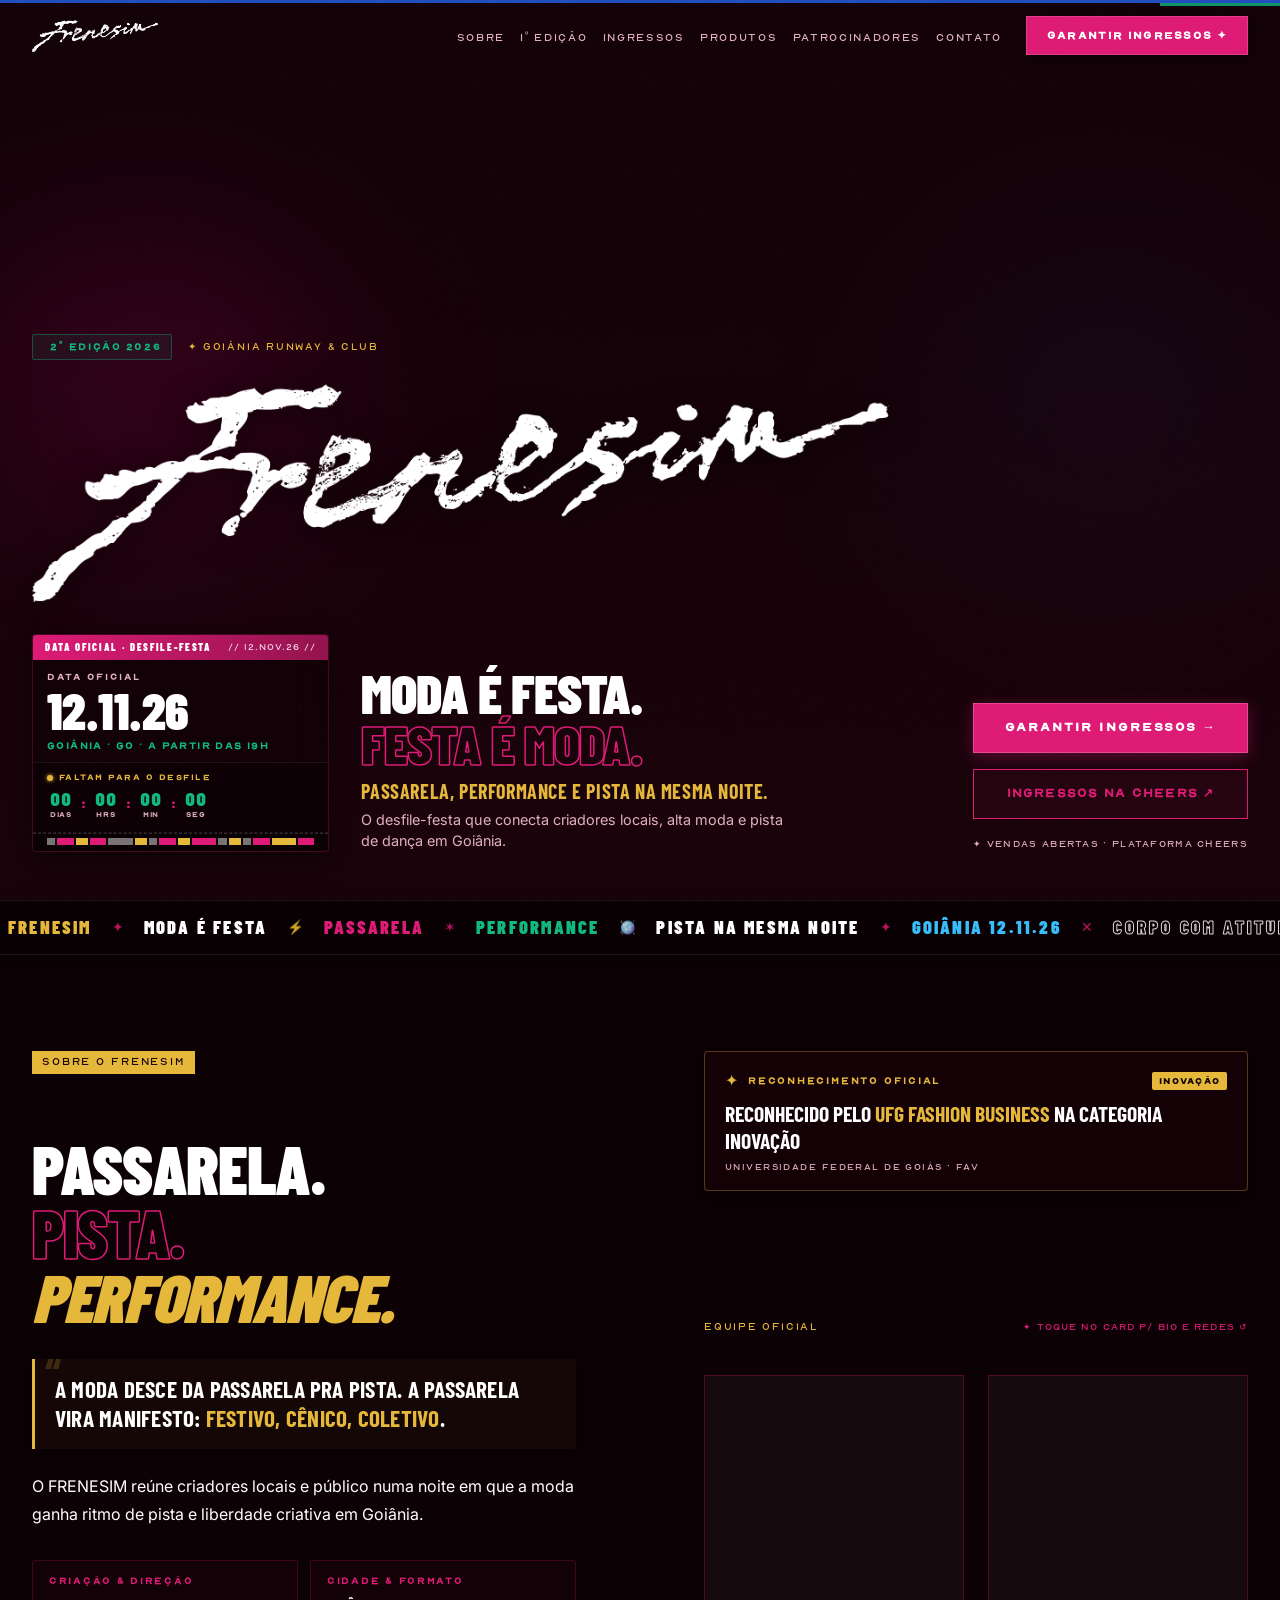
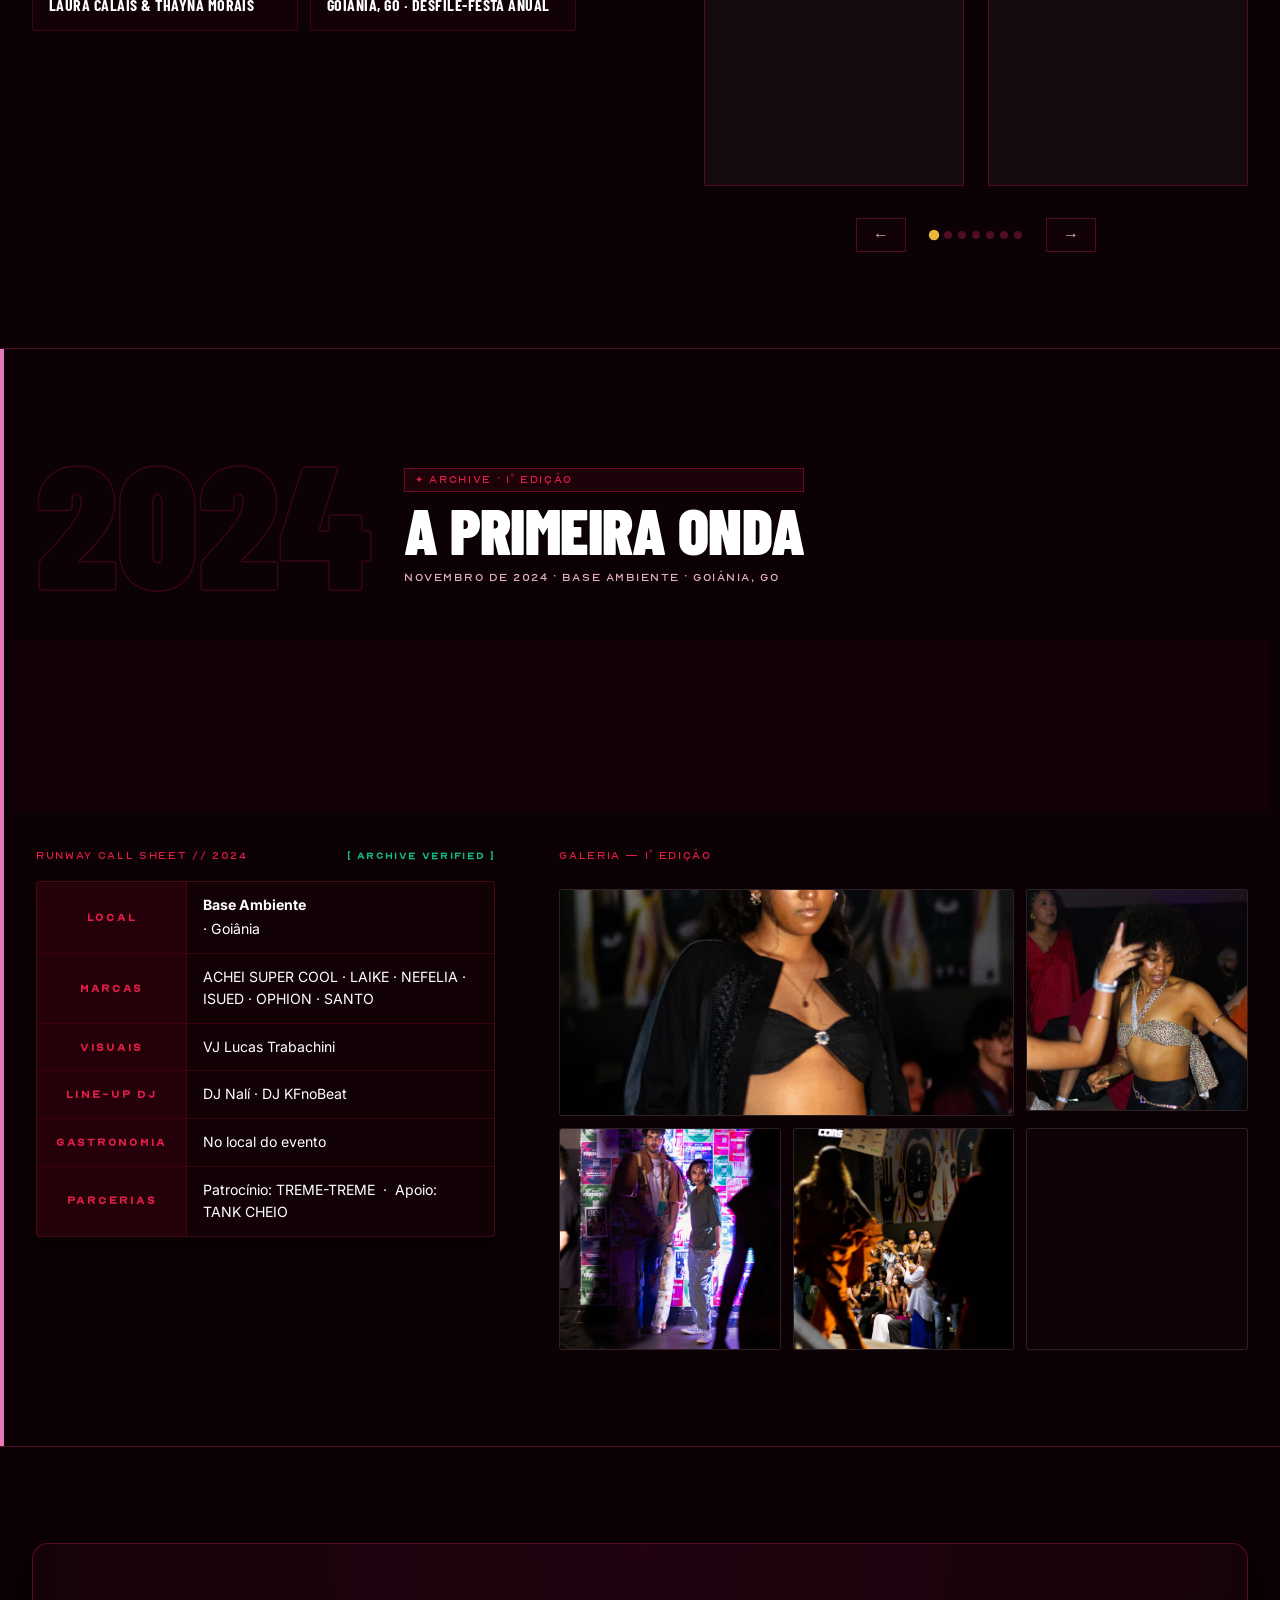
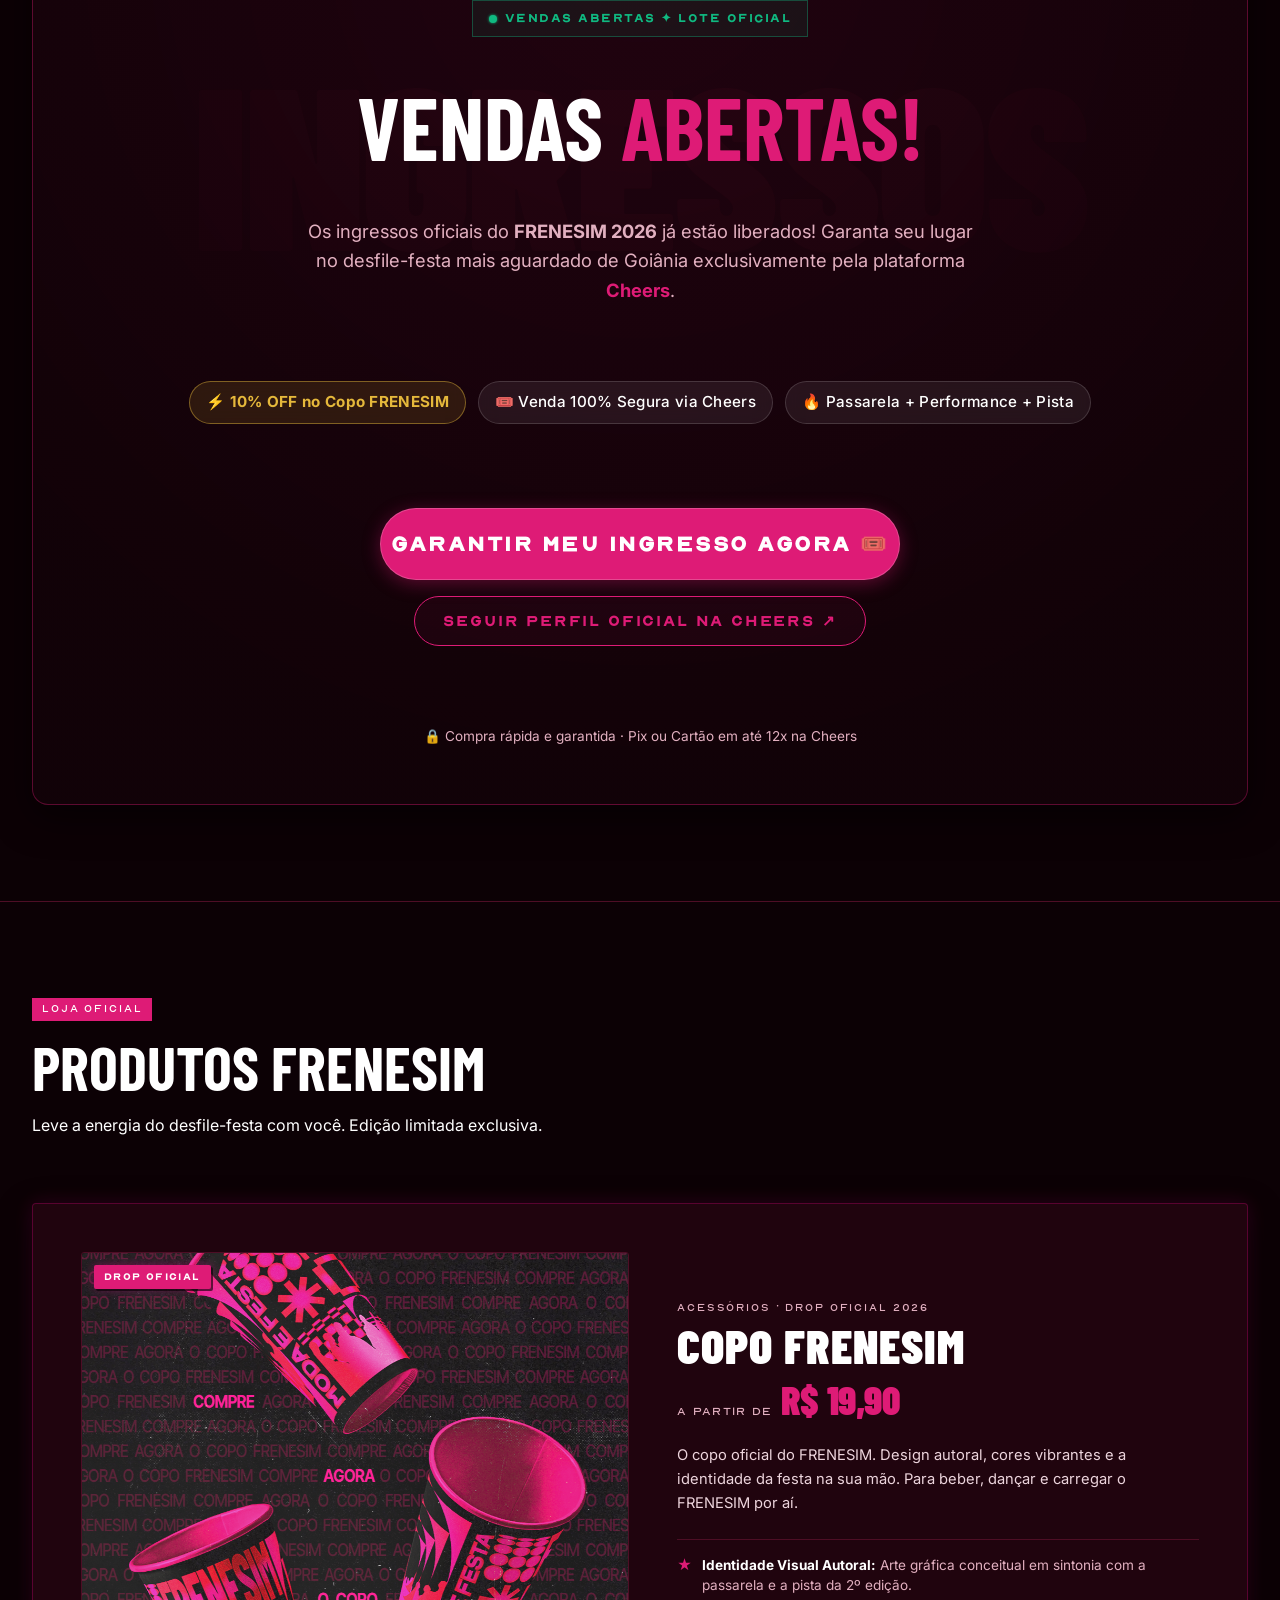
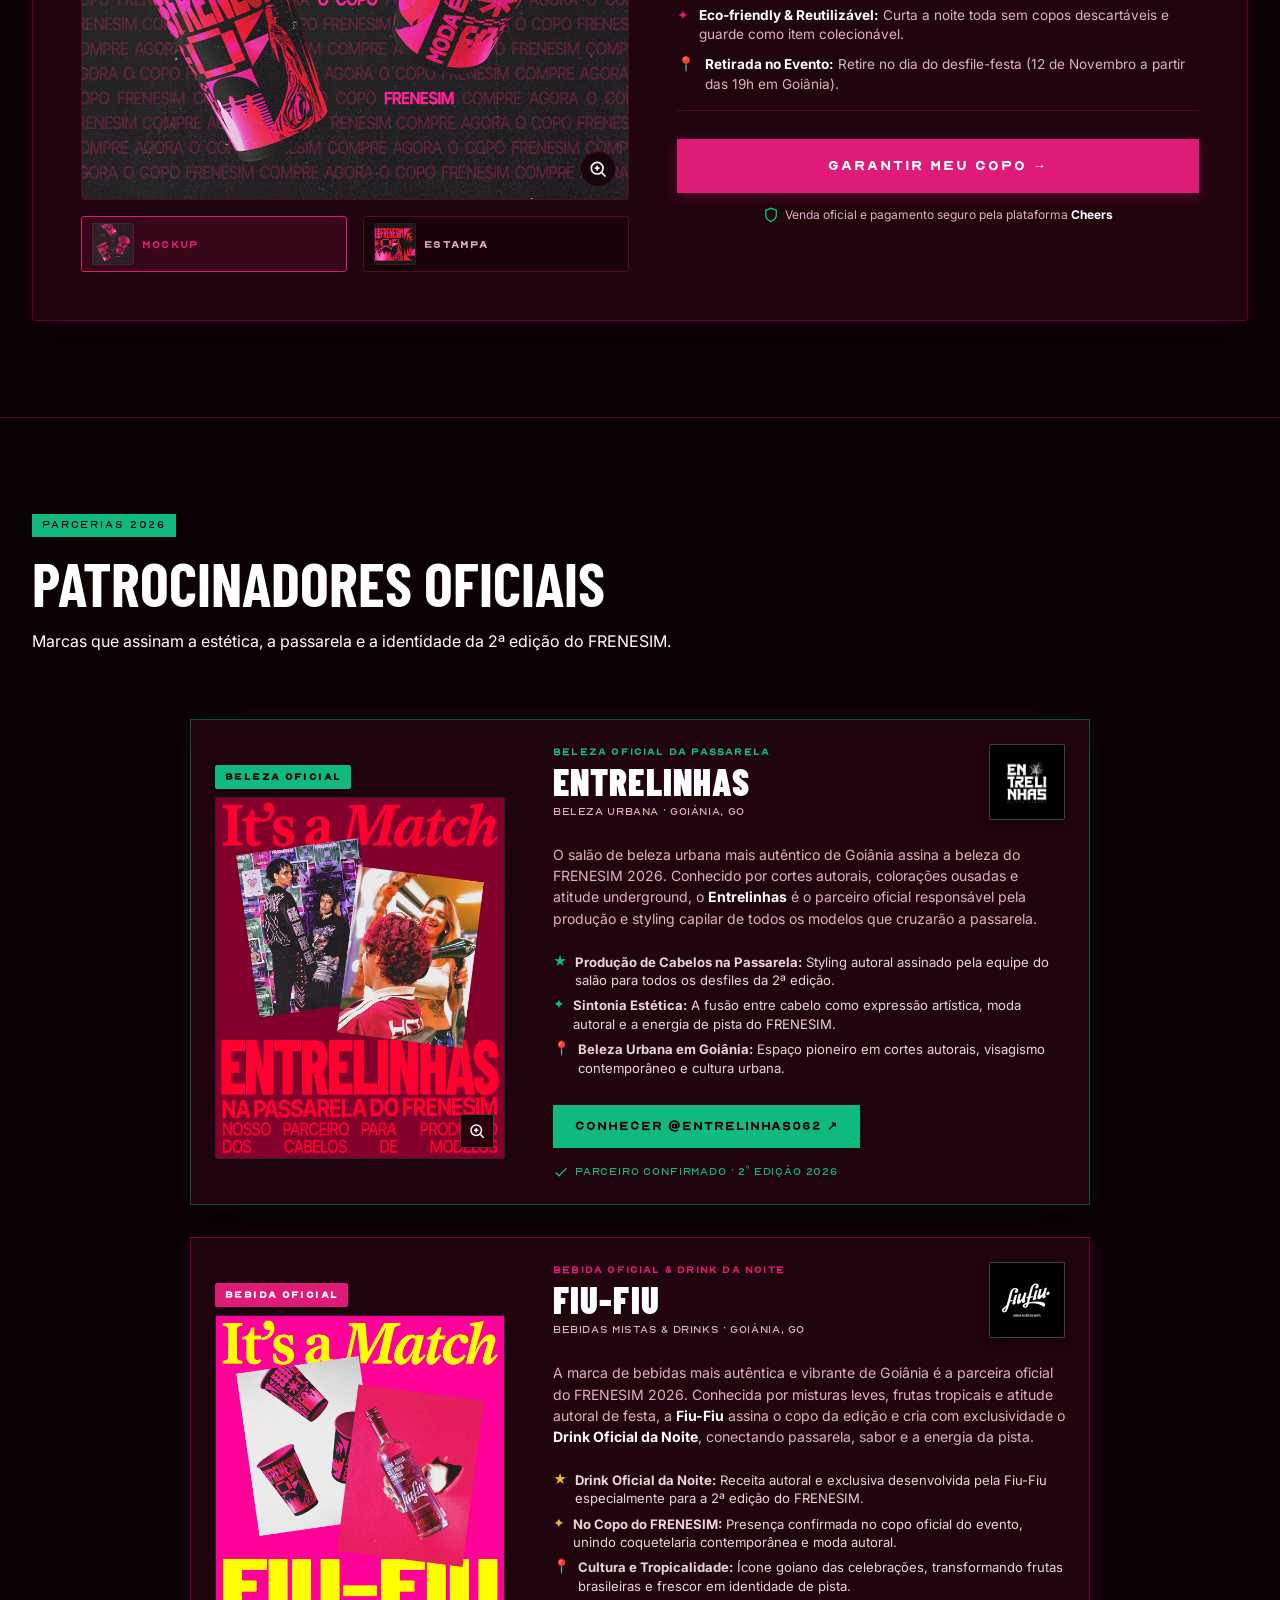
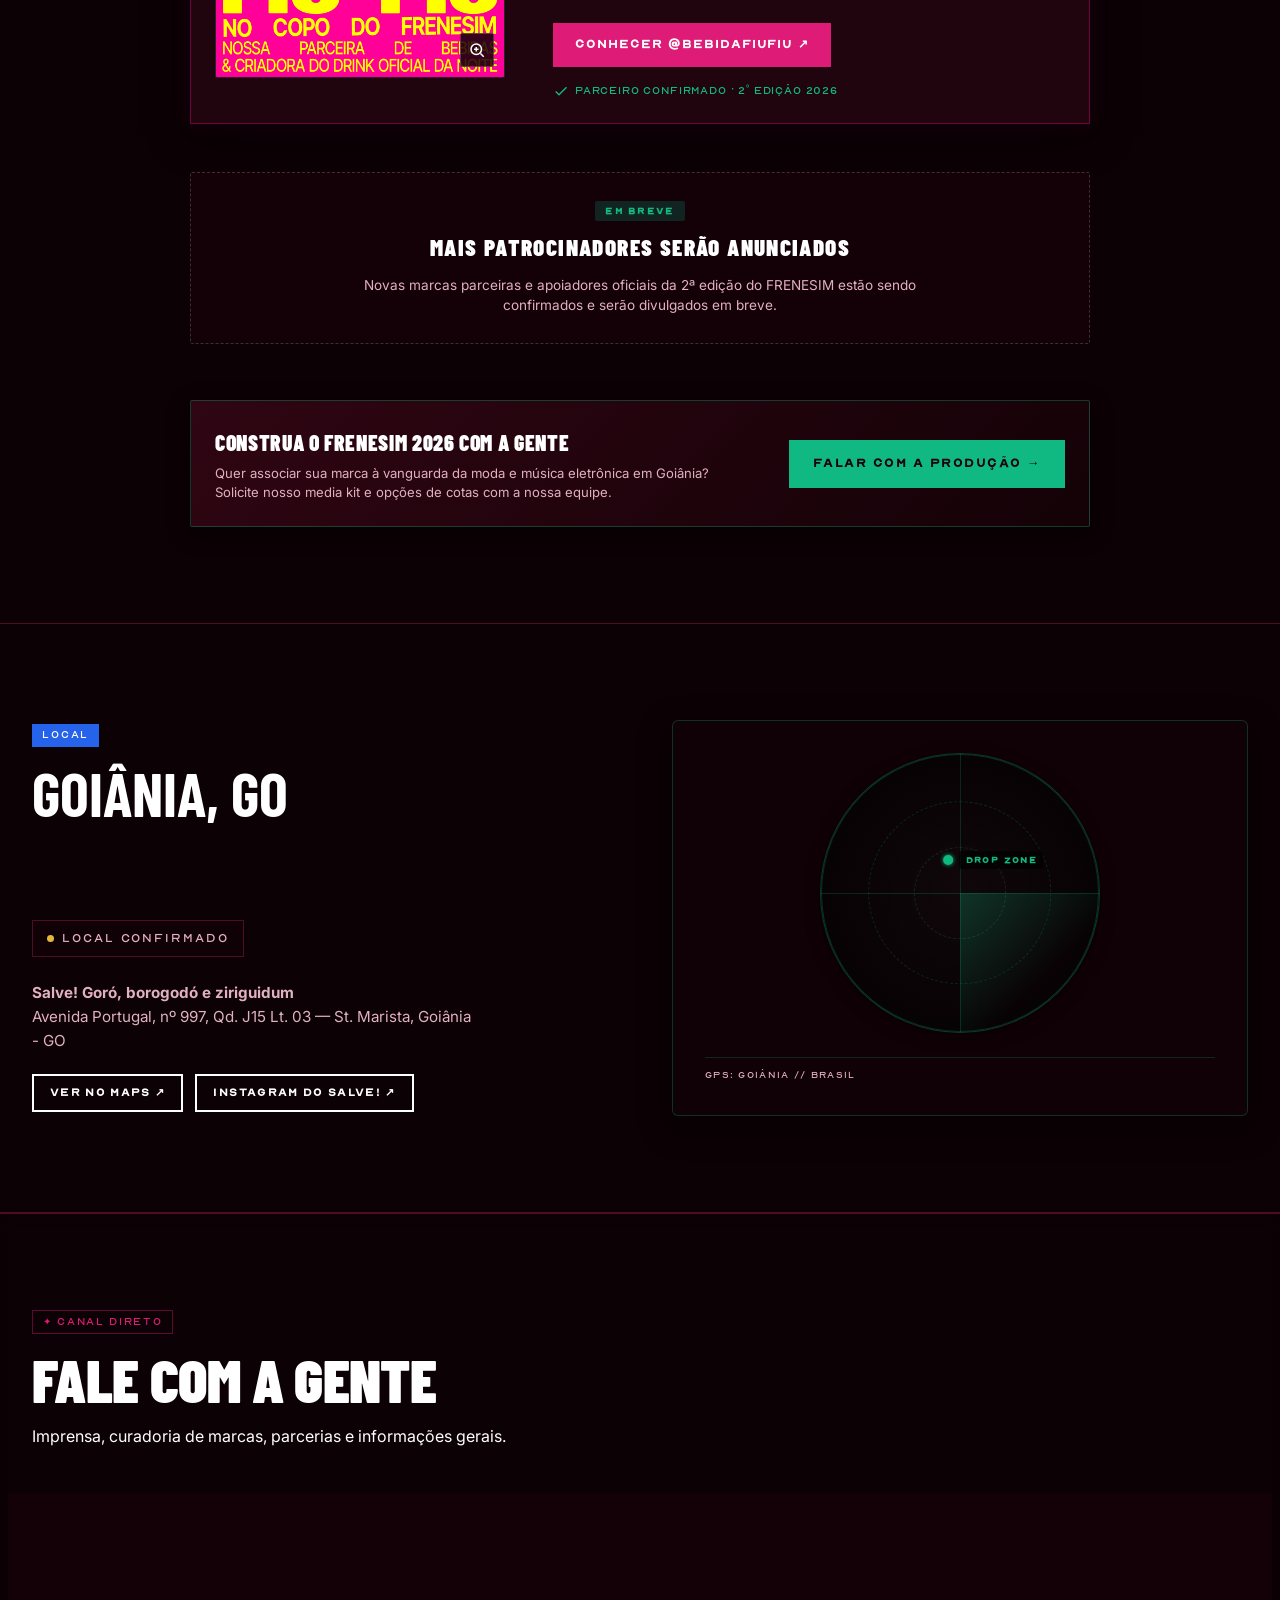
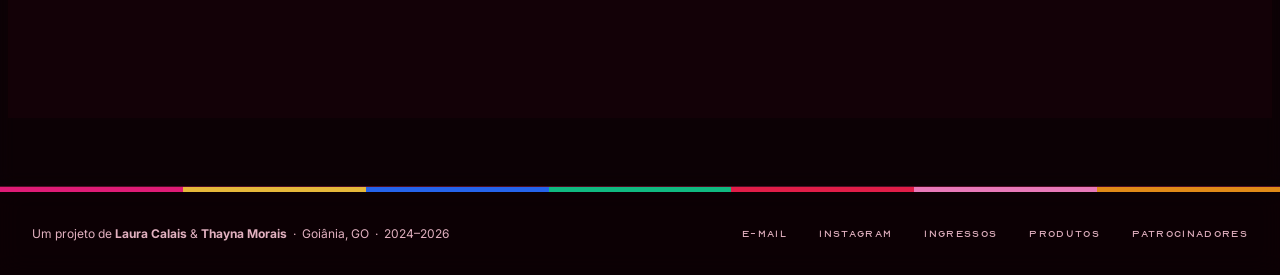
==== commit 5ee1311b: "feat: add data configuration file and update event location details in index" ====
--- a/index.html
+++ b/index.html
@@ -1066,13 +1066,36 @@
 
             <div class="local-badge">
               <span class="local-badge-dot" aria-hidden="true"></span>
-              <span class="t-label" style="color:var(--cinza-text);">A ser anunciado em breve</span>
+              <span class="t-label" style="color:var(--cinza-text);">Local confirmado</span>
             </div>
 
             <p class="t-body local-desc reveal reveal-d1">
-              O espaço da 2º edição ainda não foi confirmado.
-              Segue o <strong>@frenesimm</strong> que a gente avisa primeiro.
+              <strong>Salve! Goró, borogodó e ziriguidum</strong><br>
+              Avenida Portugal, nº 997, Qd. J15 Lt. 03 — St. Marista, Goiânia - GO
             </p>
+
+            <div class="reveal reveal-d1" style="display:flex;flex-wrap:wrap;gap:12px;margin-top:20px;">
+              <a
+                href="https://www.google.com/maps/place/Salve!+Gor%C3%B3,+borogod%C3%B3+e+ziriguidum/data=!4m2!3m1!1s0x935ef107196ce037:0xf220f9a03055c0dc"
+                target="_blank"
+                rel="noopener noreferrer"
+                class="btn btn-outline-branco btn-sm"
+                id="btn-local-maps"
+                aria-label="Ver o Salve! no Google Maps (abre em nova aba)"
+              >
+                Ver no Maps ↗
+              </a>
+              <a
+                href="https://www.instagram.com/de.umsalve"
+                target="_blank"
+                rel="noopener noreferrer"
+                class="btn btn-outline-branco btn-sm"
+                id="btn-local-instagram"
+                aria-label="Instagram do Salve! @de.umsalve (abre em nova aba)"
+              >
+                Instagram do Salve! ↗
+              </a>
+            </div>
           </div>
 
           <!-- No lugar do mapa: o radarzinho -->
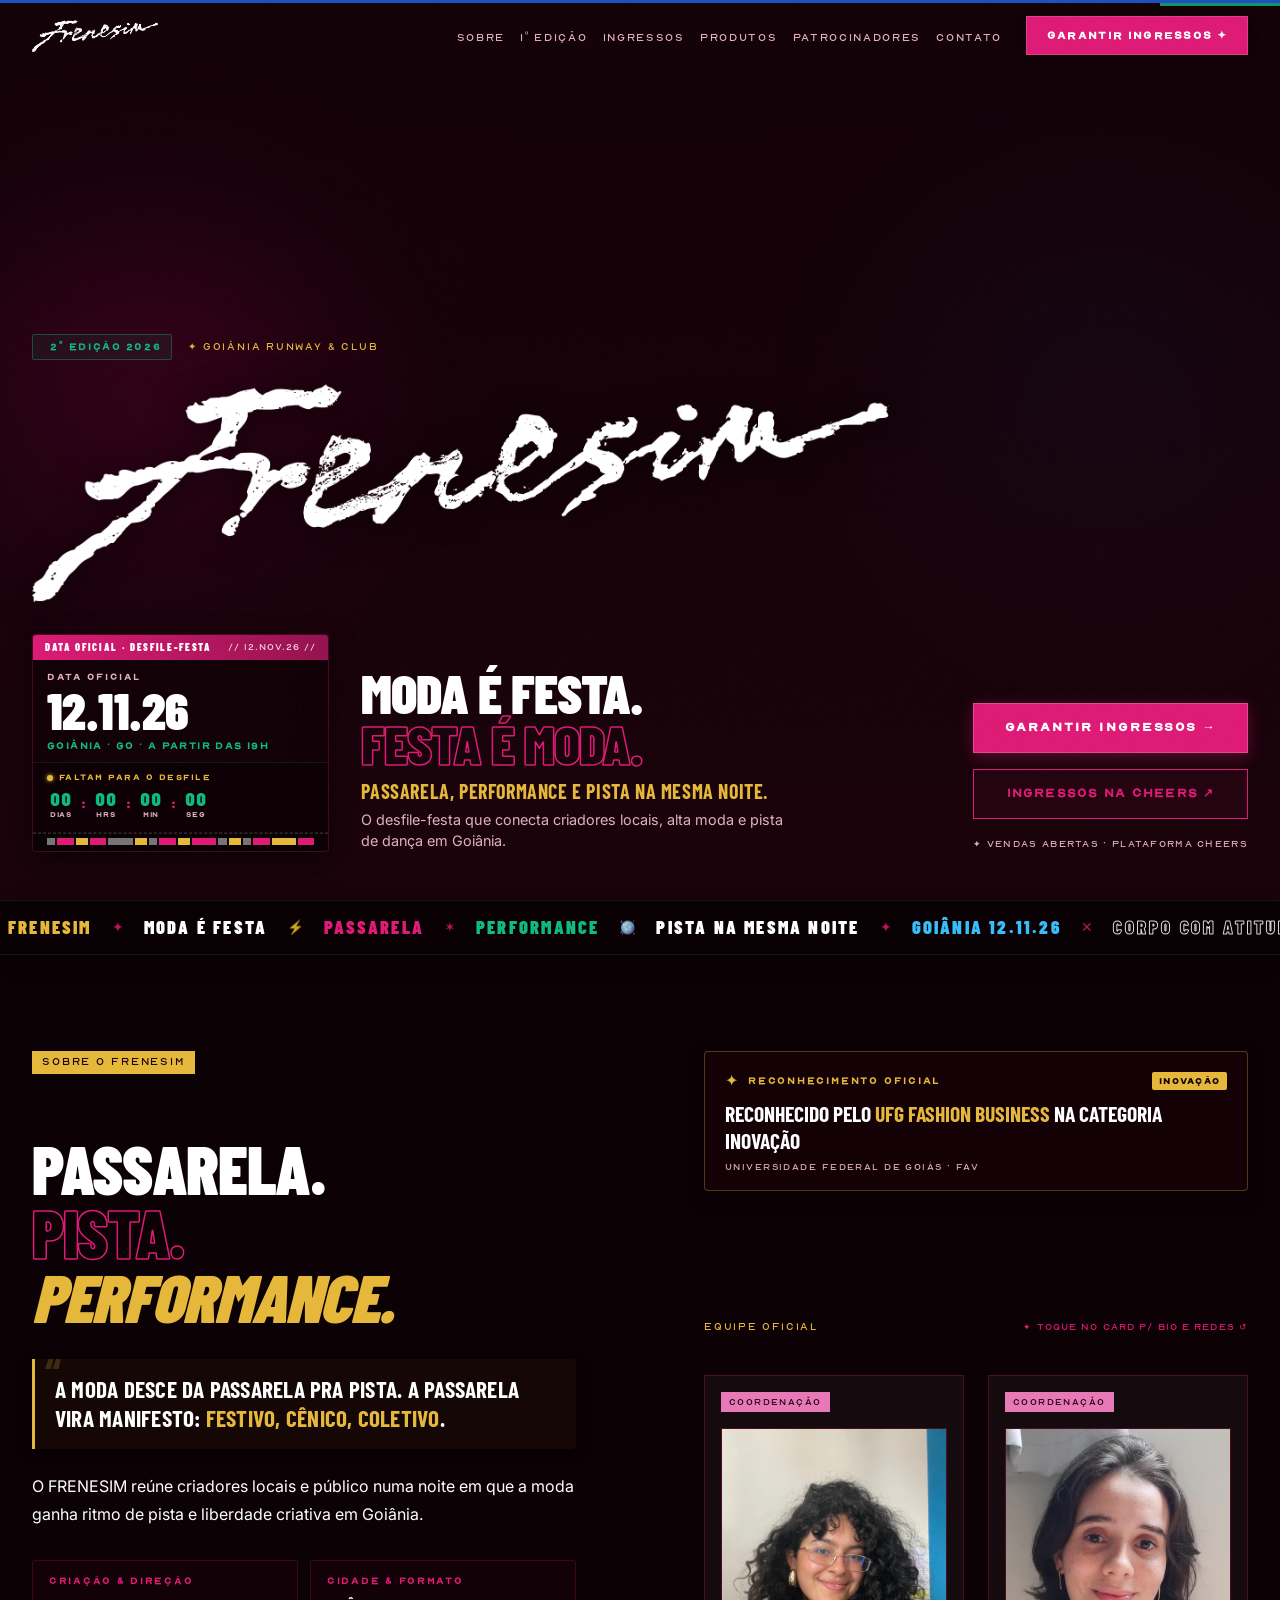
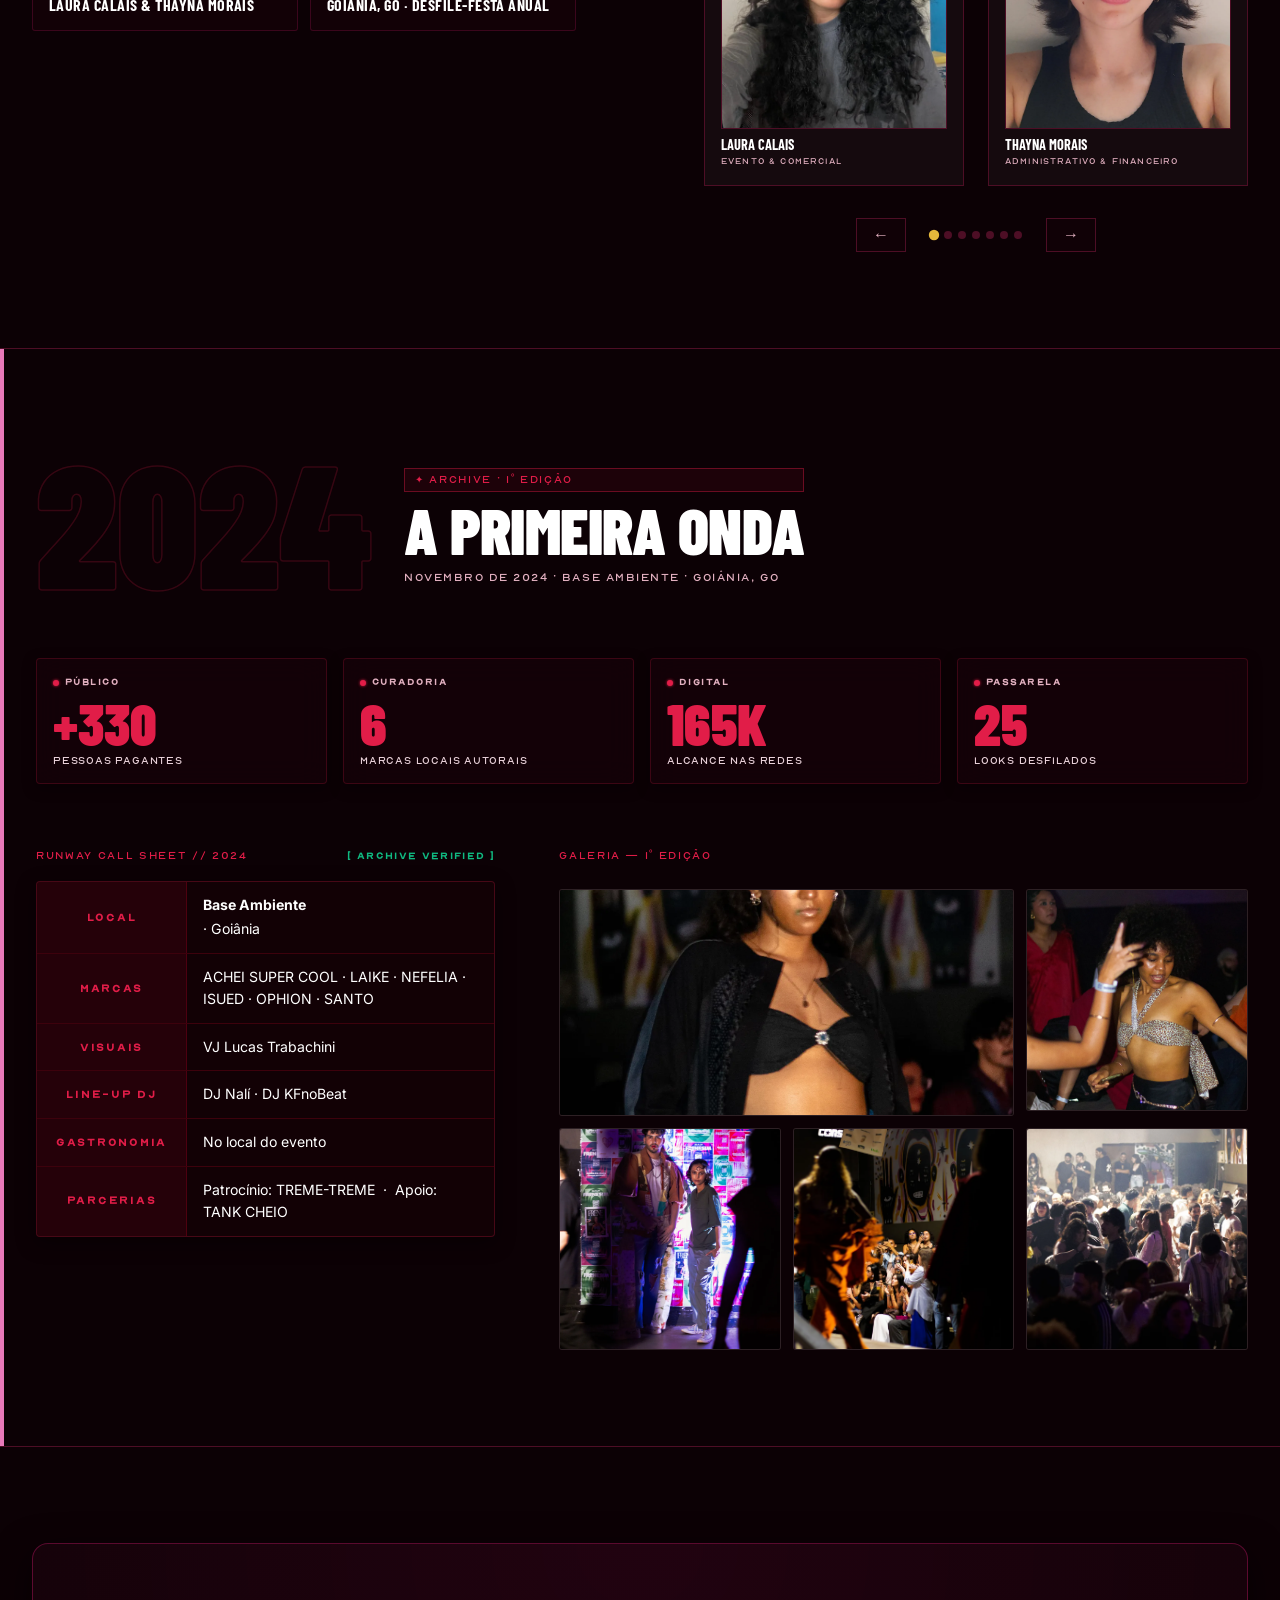
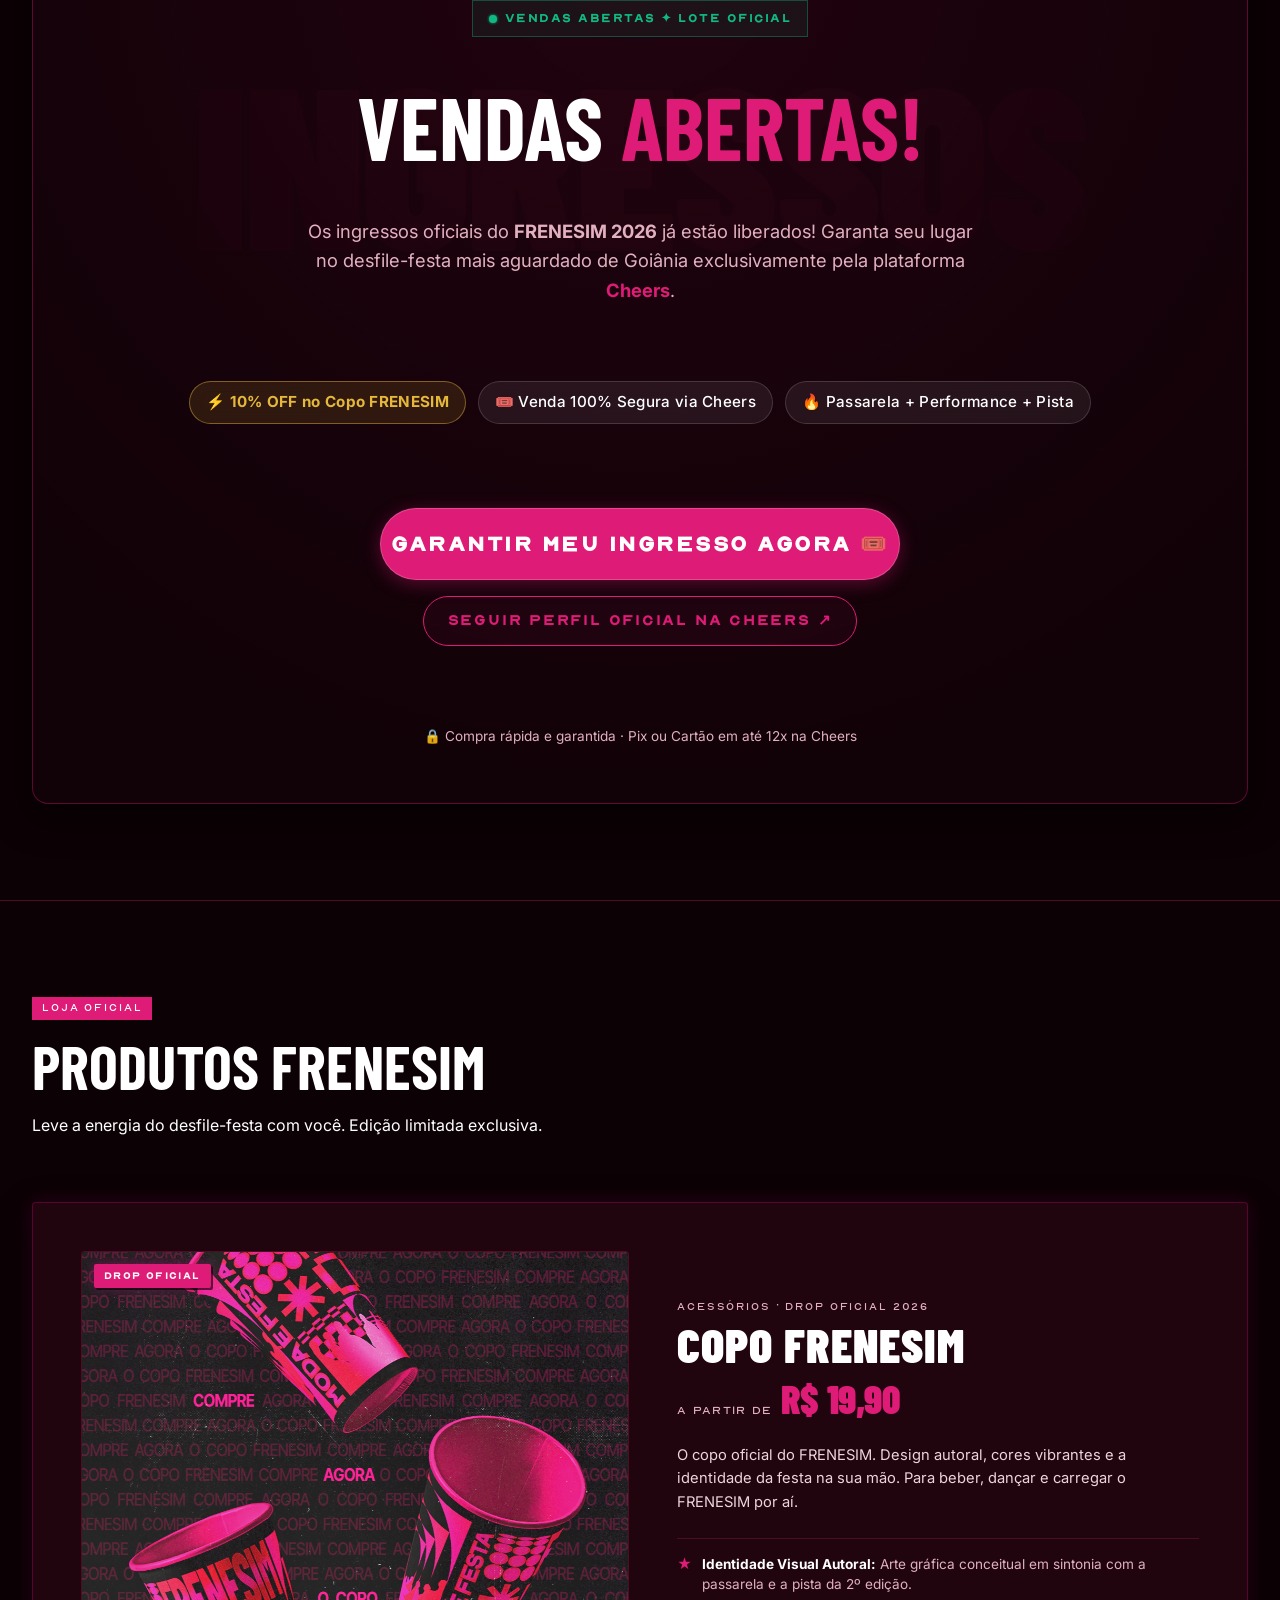
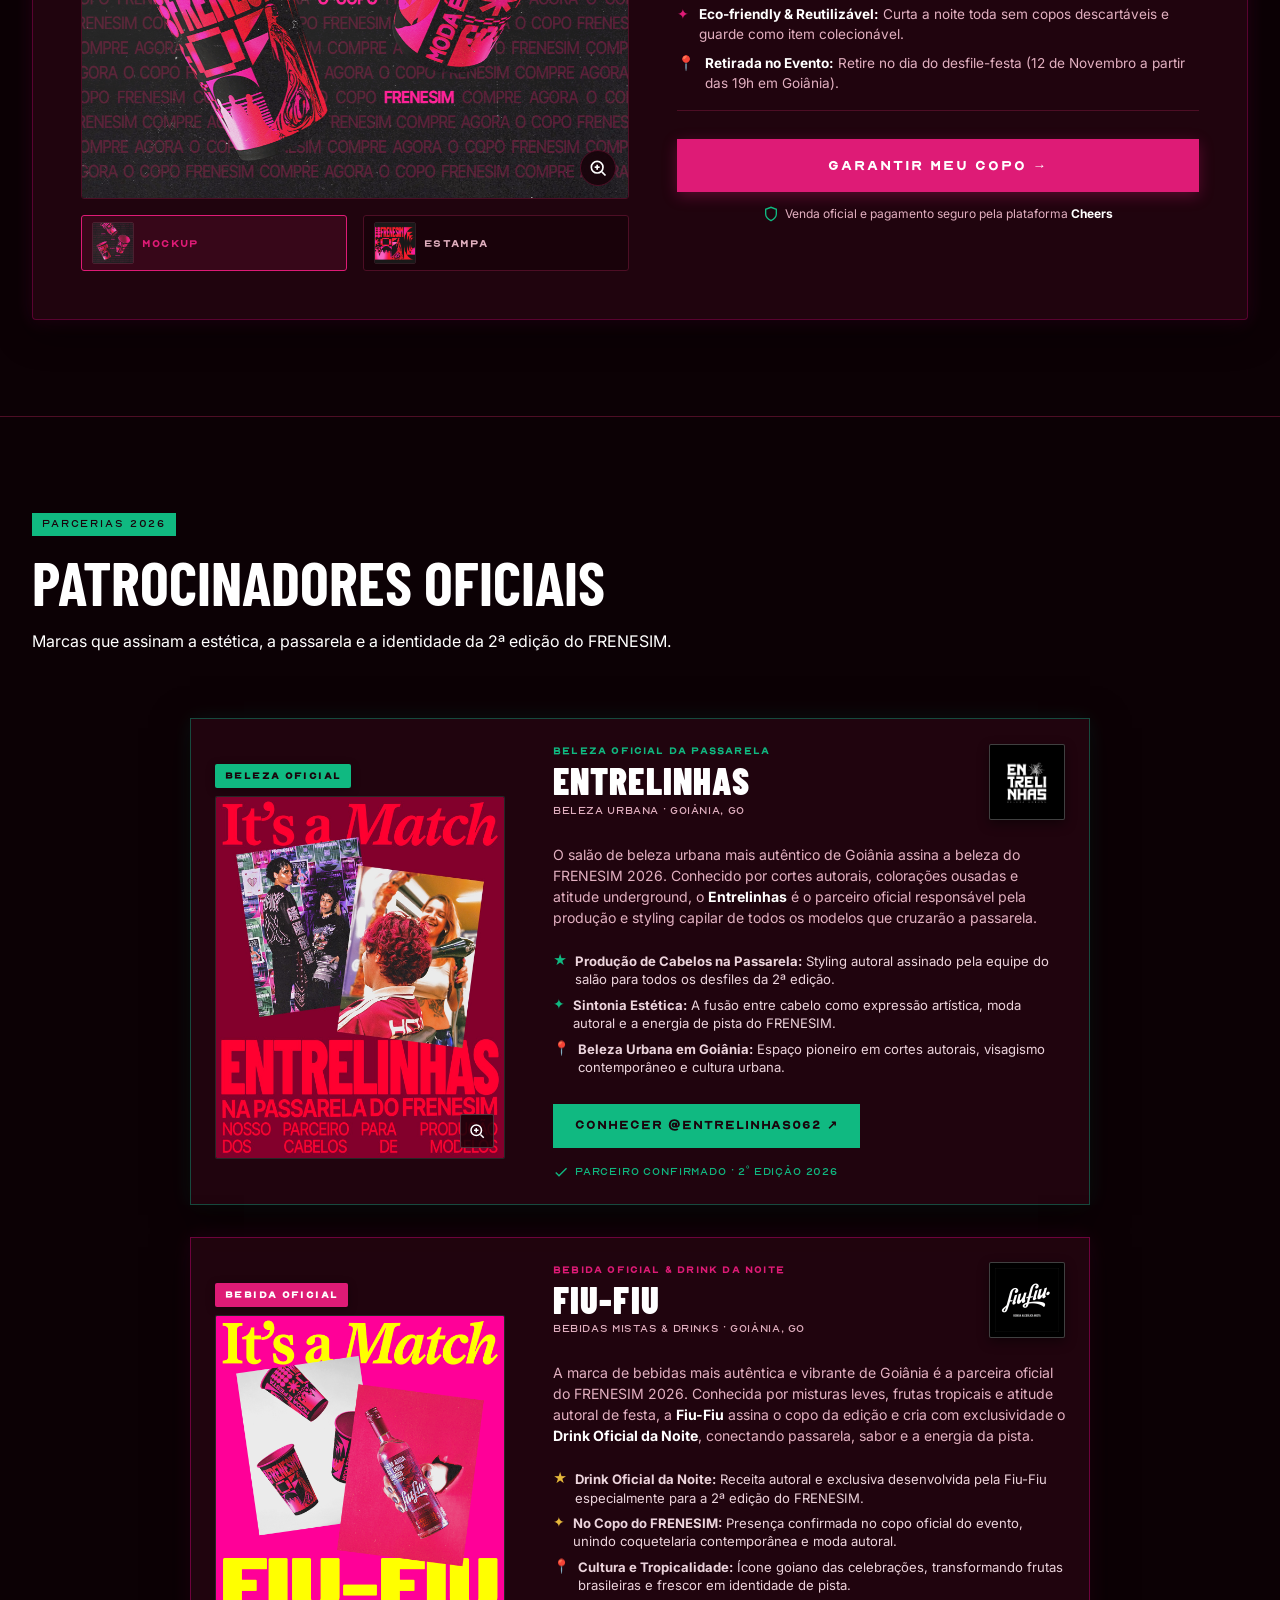
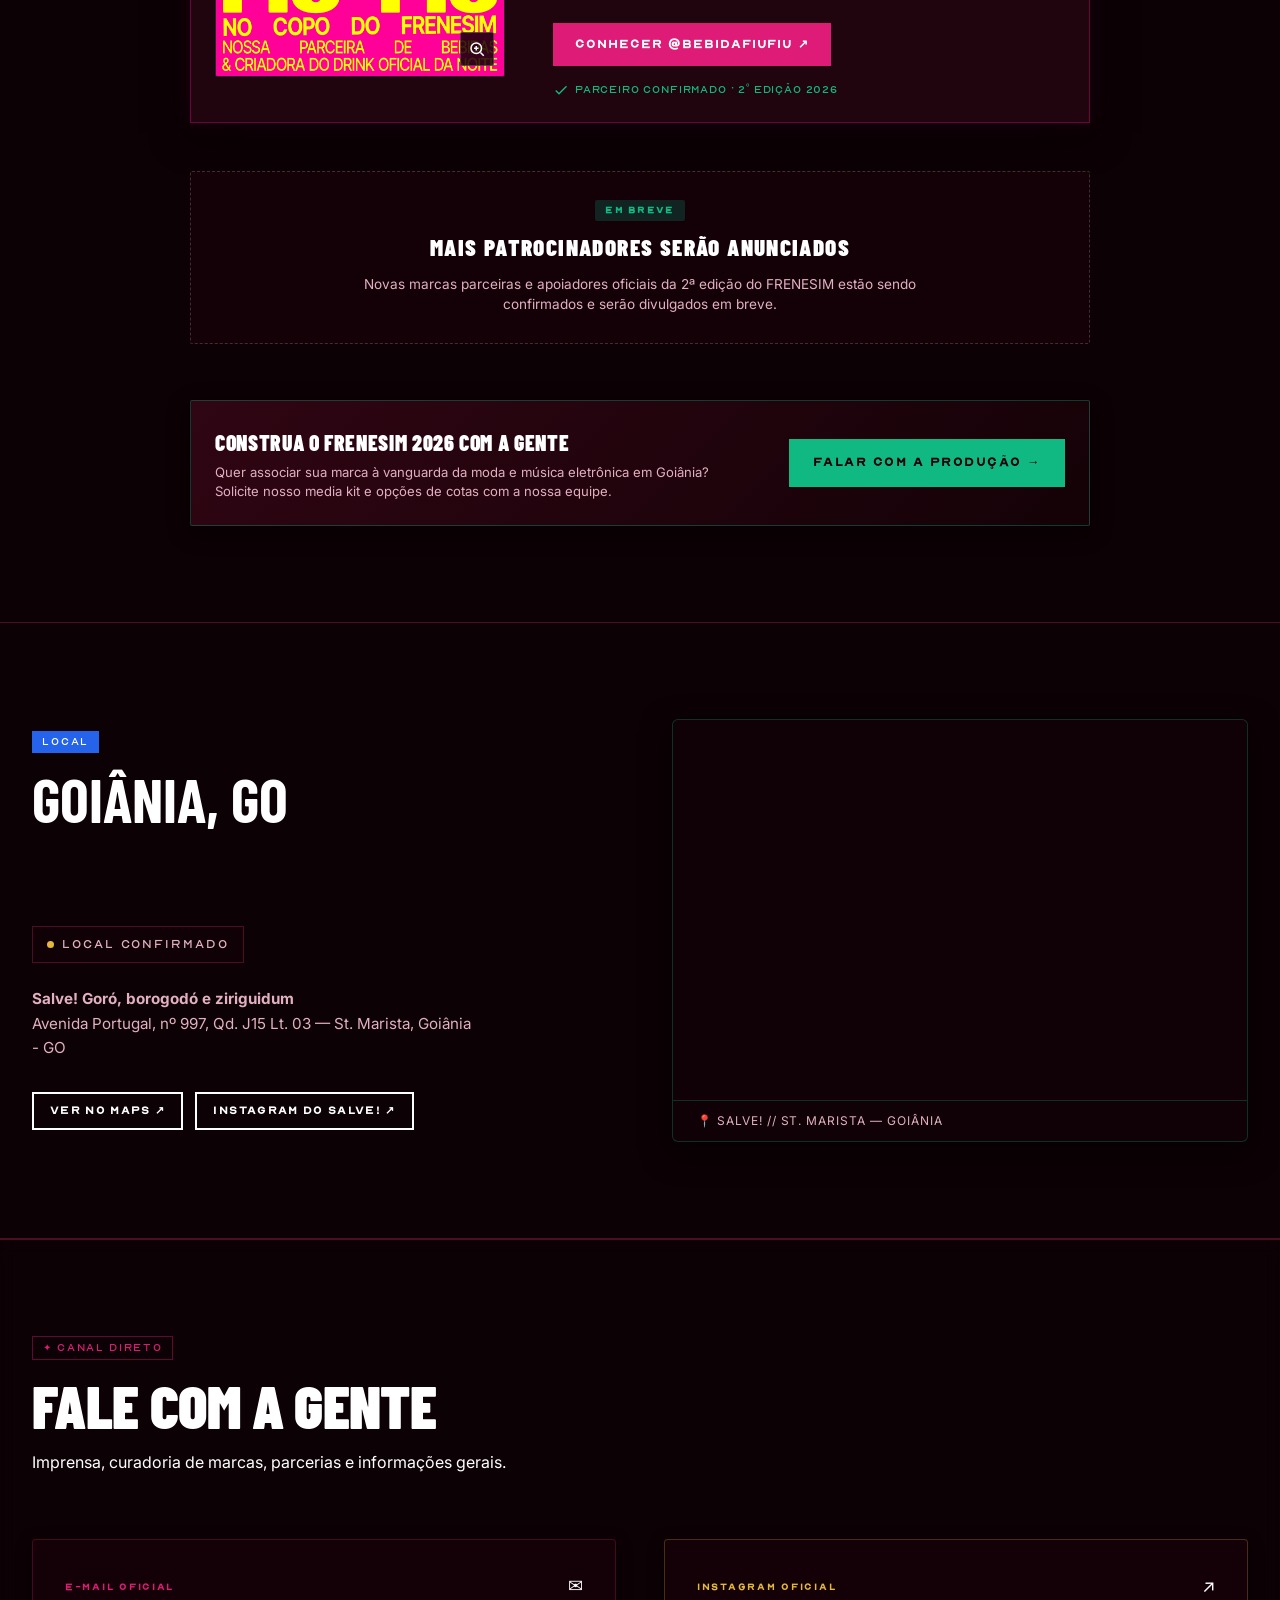
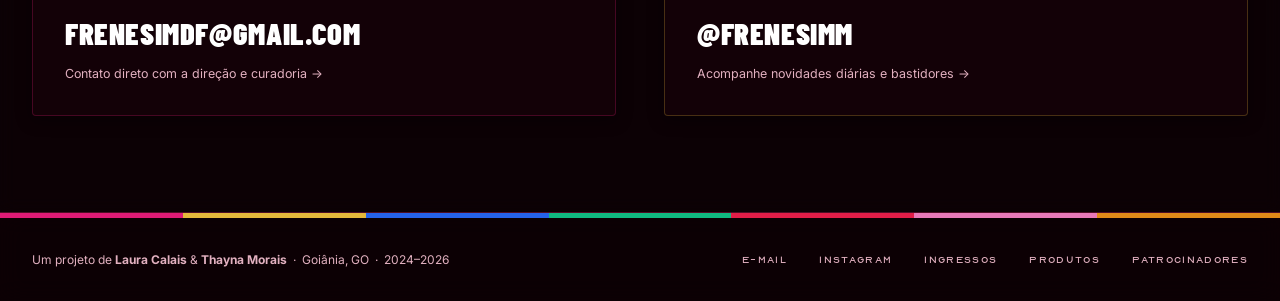
==== commit ecda8d33: "feat: add design system styles and layout for Frenesim website" ====
--- a/index.html
+++ b/index.html
@@ -1074,7 +1074,7 @@
               Avenida Portugal, nº 997, Qd. J15 Lt. 03 — St. Marista, Goiânia - GO
             </p>
 
-            <div class="reveal reveal-d1" style="display:flex;flex-wrap:wrap;gap:12px;margin-top:20px;">
+            <div class="local-actions reveal reveal-d1">
               <a
                 href="https://www.google.com/maps/place/Salve!+Gor%C3%B3,+borogod%C3%B3+e+ziriguidum/data=!4m2!3m1!1s0x935ef107196ce037:0xf220f9a03055c0dc"
                 target="_blank"
@@ -1098,22 +1098,18 @@
             </div>
           </div>
 
-          <!-- No lugar do mapa: o radarzinho -->
-          <div class="local-radar-card reveal reveal-d2" aria-hidden="true">
-            <div class="radar-scope">
-              <div class="radar-ring radar-ring-1"></div>
-              <div class="radar-ring radar-ring-2"></div>
-              <div class="radar-ring radar-ring-3"></div>
-              <div class="radar-axis-x"></div>
-              <div class="radar-axis-y"></div>
-              <div class="radar-sweep"></div>
-              <div class="radar-blip">
-                <span class="radar-blip-dot"></span>
-                <span class="radar-blip-label">DROP ZONE</span>
-              </div>
-            </div>
-            <div class="radar-meta">
-              <span>GPS: GOIÂNIA // BRASIL</span>
+          <div class="local-map-card reveal reveal-d2">
+            <iframe
+              id="local-map-iframe"
+              class="local-map-iframe"
+              title="Mapa: Salve! Goró, borogodó e ziriguidum — Av. Portugal, 997, Setor Marista, Goiânia"
+              src="https://maps.google.com/maps?q=Salve!%20Gor%C3%B3%2C%20borogod%C3%B3%20e%20ziriguidum%2C%20Avenida%20Portugal%20997%2C%20Setor%20Marista%2C%20Goi%C3%A2nia&hl=pt-BR&z=16&output=embed"
+              loading="lazy"
+              referrerpolicy="no-referrer-when-downgrade"
+              allowfullscreen
+            ></iframe>
+            <div class="local-map-meta">
+              <span>📍 SALVE! // ST. MARISTA — GOIÂNIA</span>
             </div>
           </div>
         </div>
--- a/assets/css/style.css
+++ b/assets/css/style.css
@@ -3552,6 +3552,47 @@
   }
 }
 
+.local-actions {
+  display: flex;
+  flex-wrap: wrap;
+  gap: 12px;
+  margin-top: var(--sp-4);
+}
+
+/* Mapa embutido */
+.local-map-card {
+  background: rgba(18, 2, 8, 0.85);
+  border: 1px solid rgba(16, 185, 129, 0.25);
+  box-shadow: 0 10px 30px rgba(0, 0, 0, 0.5);
+  border-radius: 6px;
+  overflow: hidden;
+  display: flex;
+  flex-direction: column;
+  width: 100%;
+}
+
+.local-map-iframe {
+  display: block;
+  width: 100%;
+  height: 380px;
+  border: 0;
+  filter: invert(90%) hue-rotate(180deg) saturate(0.8) contrast(0.95);
+}
+
+.local-map-meta {
+  padding: 10px var(--sp-3);
+  font-size: 0.75rem;
+  letter-spacing: 0.08em;
+  color: var(--cinza-text);
+  border-top: 1px solid rgba(16, 185, 129, 0.25);
+}
+
+@media (max-width: 960px) {
+  .local-map-iframe {
+    height: 300px;
+  }
+}
+
 /* Radar Display High-Fashion Clubber */
 .local-radar-card {
   background: rgba(18, 2, 8, 0.85);
